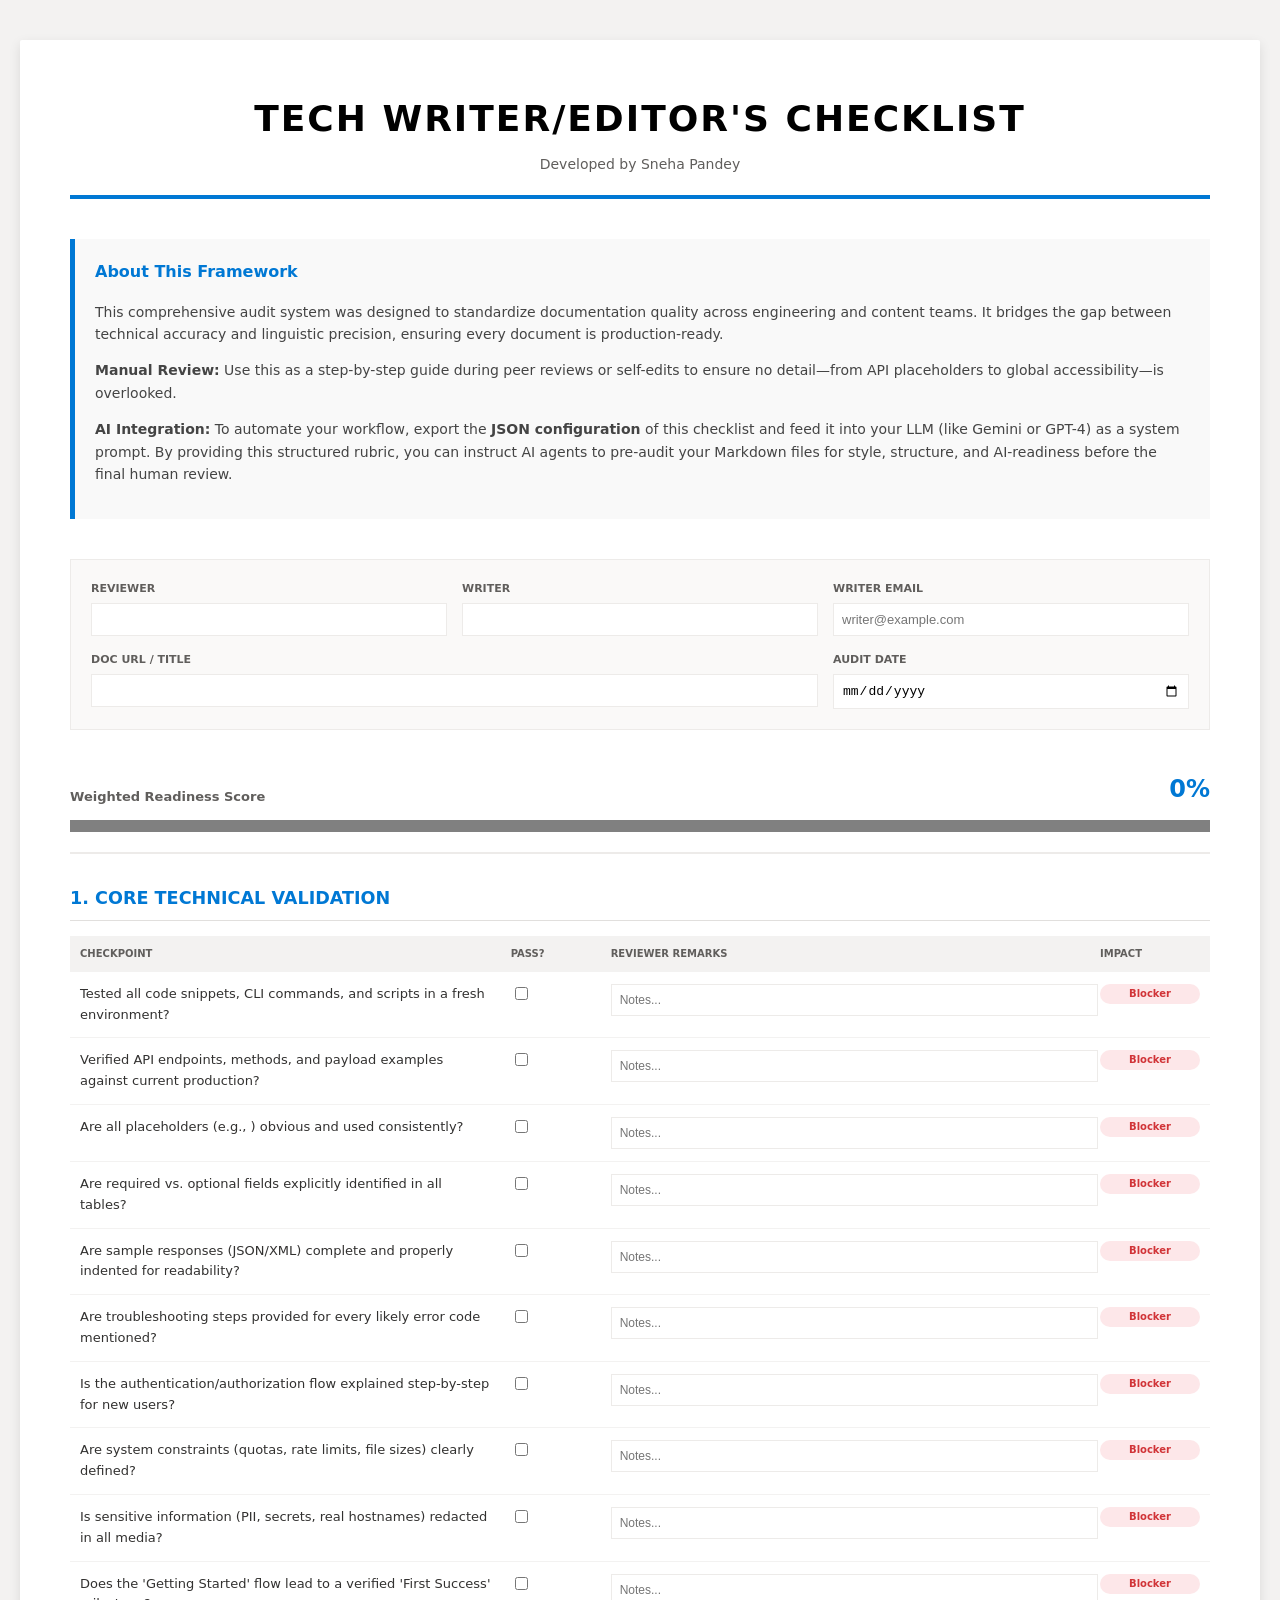
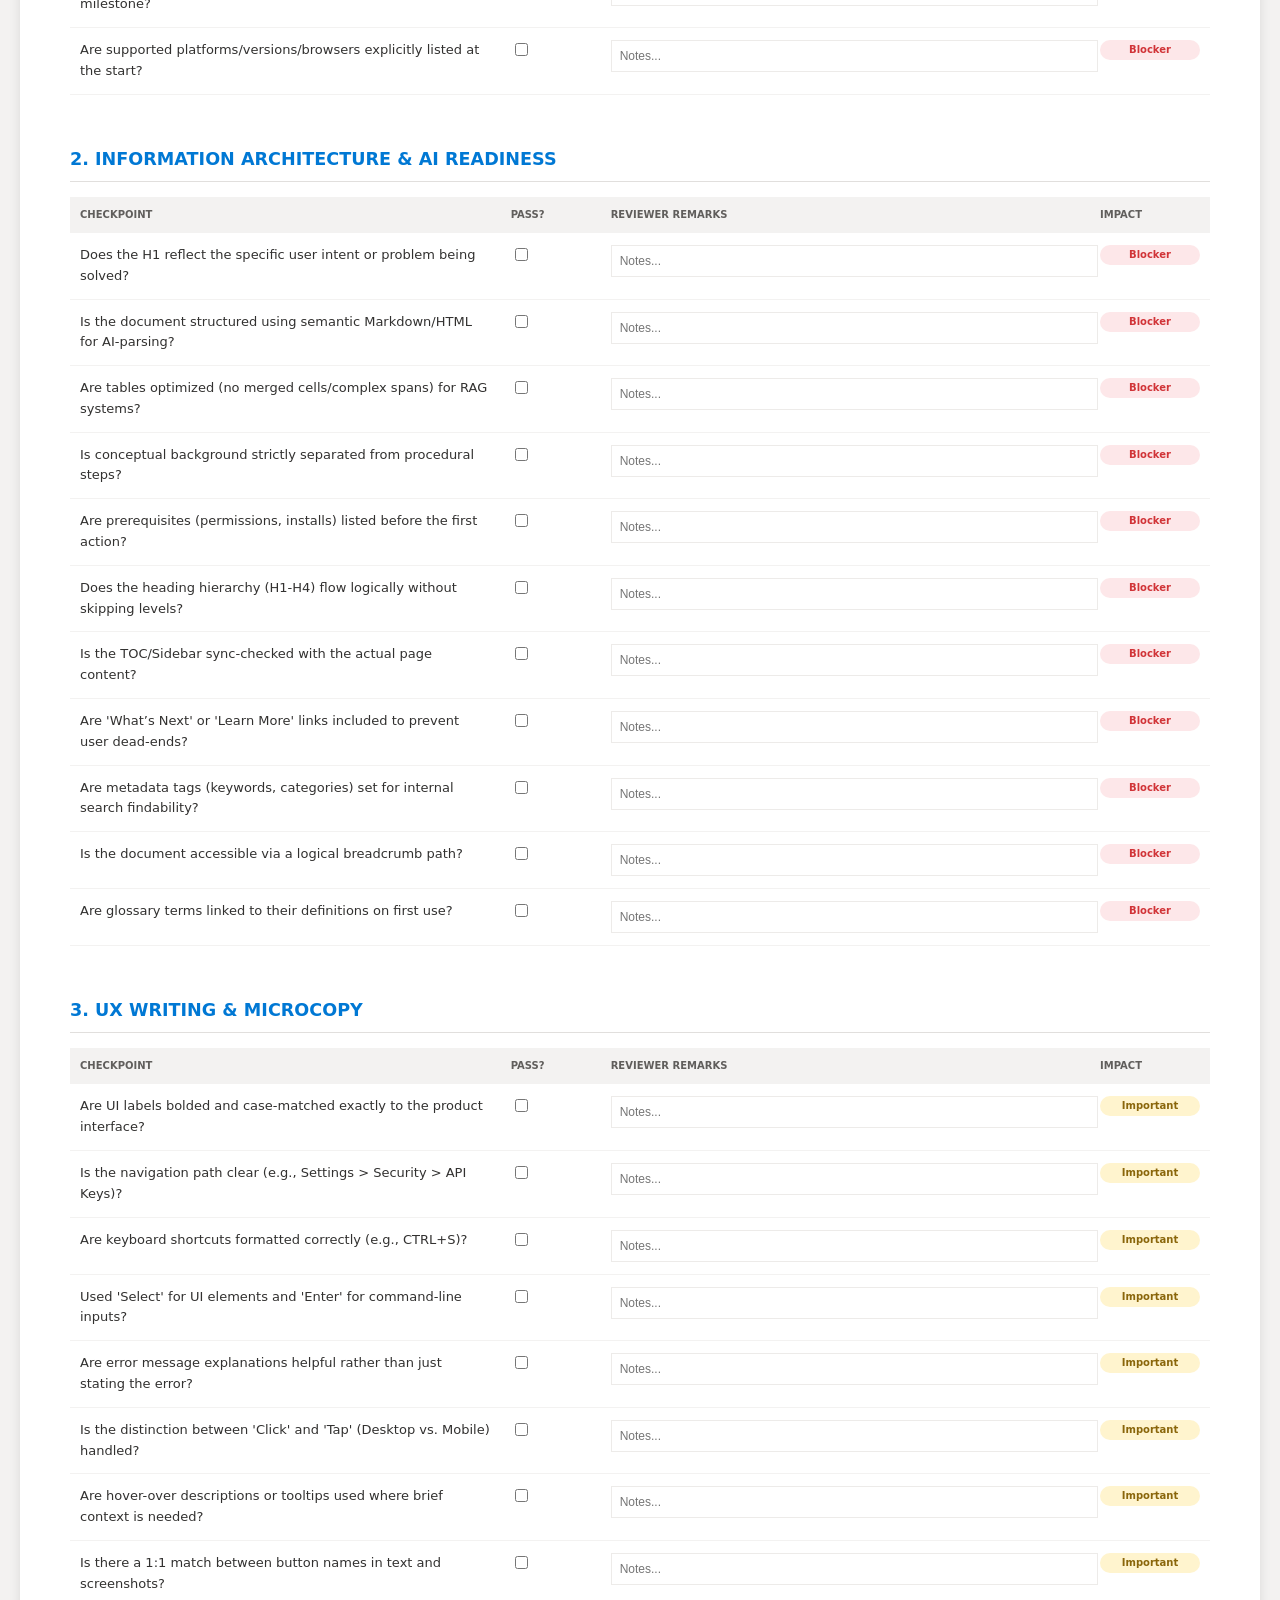
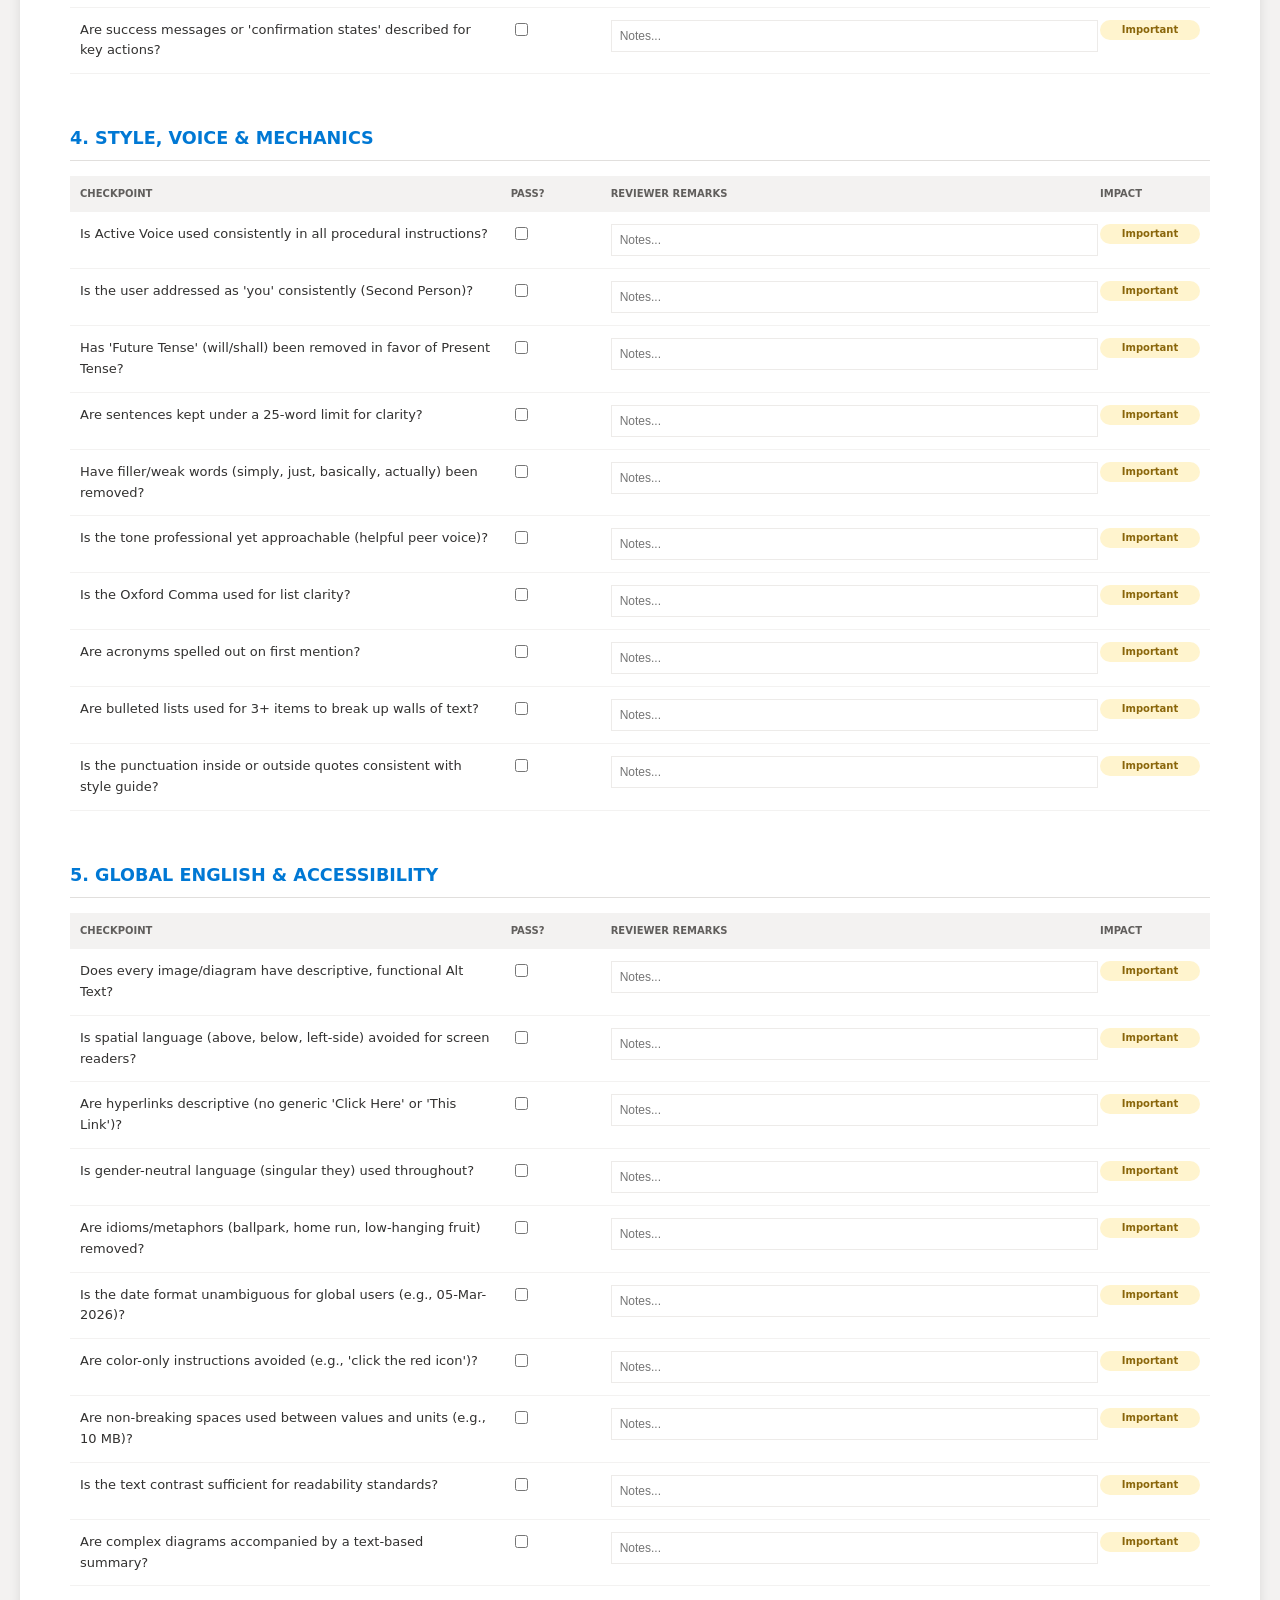
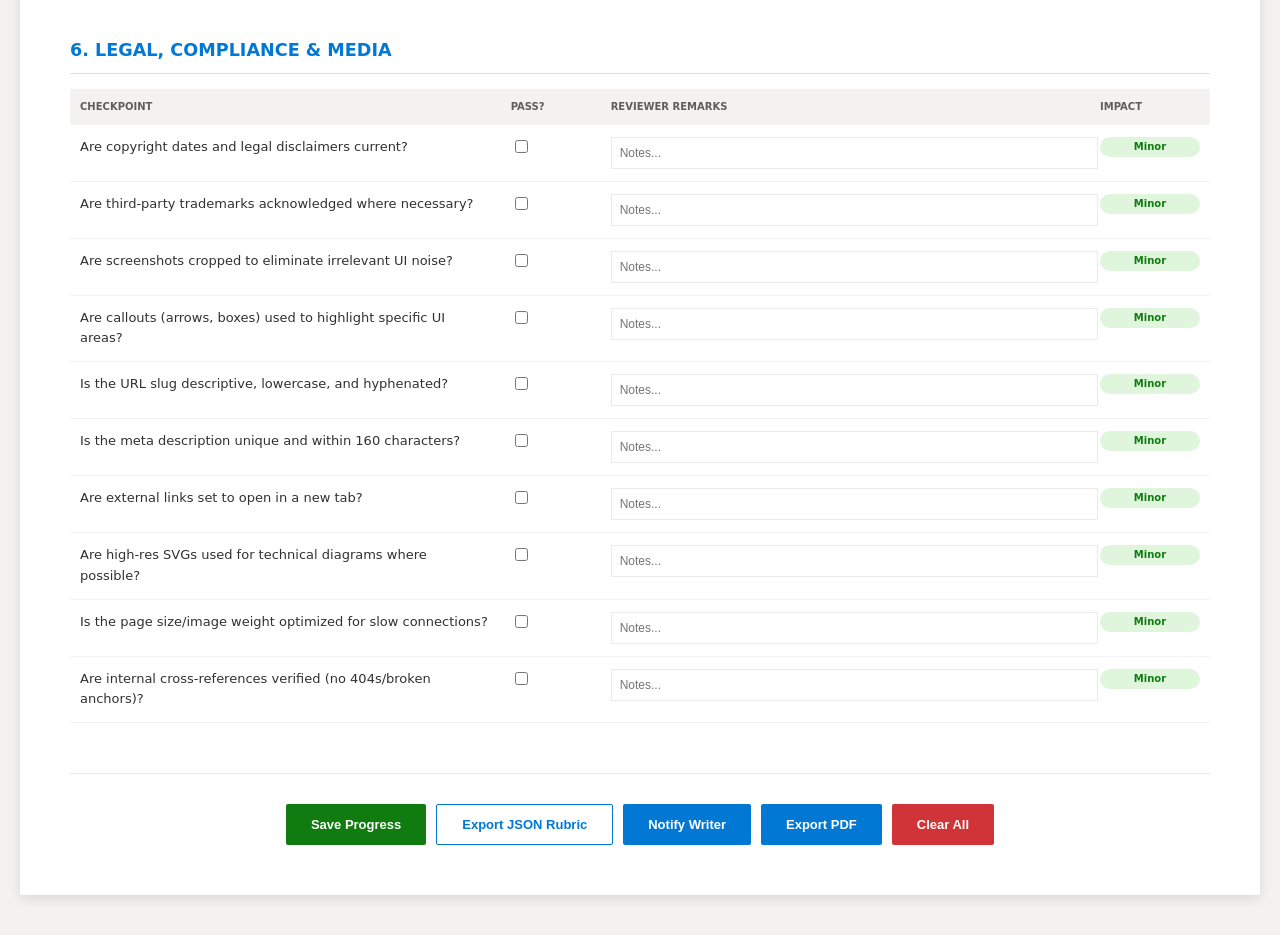
==== index.html @ 603e36fb "moved the checklist to awt" ====
<!DOCTYPE html>
<html lang="en">
<head>
    <meta charset="UTF-8">
    <meta name="viewport" content="width=device-width, initial-scale=1.0">
    <title>Tech Writer/Editor's Checklist - Sneha Pandey</title>
    <style>
        :root {
            --primary: #0078d4; --bg: #f3f2f1; --text: #323130;
            --secondary: #605e5c; --white: #ffffff; --border: #edebe9;
            --success: #107c10; --warning: #ffb900; --error: #d13438;
        }
        body { font-family: 'Segoe UI', system-ui, sans-serif; background: var(--bg); color: var(--text); margin: 0; padding: 20px; font-size: 13px; line-height: 1.6; }
        .container { max-width: 1300px; margin: 20px auto; background: var(--white); padding: 50px; border-radius: 2px; box-shadow: 0 4px 12px rgba(0,0,0,0.1); }
        
        /* Branded Header */
        .brand-header { text-align: center; margin-bottom: 40px; border-bottom: 4px solid var(--primary); padding-bottom: 20px; }
        .brand-header h1 { font-size: 36px; margin: 0; color: #000; font-weight: 800; text-transform: uppercase; letter-spacing: 2px; }
        .brand-header .author { font-size: 14px; color: var(--secondary); margin-top: 5px; font-weight: 400; }

        /* Intro Section */
        .intro-box { background: #f9f9f9; border-left: 5px solid var(--primary); padding: 20px; margin-bottom: 40px; font-size: 14px; color: #444; }
        .intro-box h3 { margin-top: 0; color: var(--primary); font-size: 16px; }

        .meta-section { display: grid; grid-template-columns: repeat(3, 1fr); gap: 15px; margin-bottom: 25px; padding: 20px; background: #faf9f8; border: 1px solid var(--border); }
        .field { display: flex; flex-direction: column; }
        .field label { font-weight: 600; font-size: 11px; margin-bottom: 5px; color: var(--secondary); text-transform: uppercase; }
        .field input { padding: 8px; border: 1px solid var(--border); font-size: 13px; }
        
        .sticky-header { position: sticky; top: 0; background: var(--white); padding: 15px 0; border-bottom: 2px solid var(--border); z-index: 1000; margin-bottom: 30px; }
        .score-container { display: flex; justify-content: space-between; align-items: flex-end; margin-bottom: 8px; }
        .score-large { font-size: 24px; font-weight: 800; color: var(--primary); }
        progress { width: 100%; height: 12px; accent-color: var(--primary); border-radius: 10px; }
        
        section { margin-bottom: 50px; }
        h2 { font-size: 1.1rem; color: var(--primary); border-bottom: 1px solid #e1dfdd; padding-bottom: 8px; margin-bottom: 15px; text-transform: uppercase; }
        .row-head { display: grid; grid-template-columns: 3.5fr 80px 4fr 100px; gap: 20px; padding: 10px; background: #f3f2f1; font-weight: 700; color: var(--secondary); font-size: 10px; text-transform: uppercase; }
        .review-row { display: grid; grid-template-columns: 3.5fr 80px 4fr 100px; gap: 20px; padding: 12px 10px; border-bottom: 1px solid #f3f2f1; align-items: start; }
        .weight-tag { font-size: 10px; padding: 2px 6px; border-radius: 10px; text-align: center; font-weight: bold; }
        .w-3 { background: #fde7e9; color: var(--error); }
        .w-2 { background: #fff4ce; color: #8a660b; }
        .w-1 { background: #dff6dd; color: var(--success); }
        .q-remarks input { width: 100%; padding: 8px; border: 1px solid var(--border); font-size: 12px; }
        
        .footer-actions { margin-top: 50px; display: flex; gap: 10px; border-top: 1px solid var(--border); padding-top: 30px; flex-wrap: wrap; justify-content: center; }
        .btn { padding: 12px 25px; border: none; font-weight: 600; cursor: pointer; border-radius: 2px; transition: 0.2s; font-size: 13px; }
        .btn-primary { background: var(--primary); color: white; }
        .btn-success { background: var(--success); color: white; }
        .btn-outline { background: white; border: 1px solid var(--primary); color: var(--primary); }
        .btn-danger { background: #d13438; color: white; }
        #save-status { color: var(--success); opacity:0; transition: 0.3s; margin-right: 15px; font-weight: bold; }
        @media print { .sticky-header, .footer-actions, .btn-danger, .btn-success, .btn-outline, .intro-box { display: none; } .container { box-shadow: none; margin: 0; padding: 0; } }
    </style>
</head>
<body>

<div class="container">
    <div class="brand-header">
        <h1>Tech Writer/Editor's Checklist</h1>
        <div class="author">Developed by Sneha Pandey</div>
    </div>

    <div class="intro-box">
        <h3>About This Framework</h3>
        <p>This comprehensive audit system was designed to standardize documentation quality across engineering and content teams. It bridges the gap between technical accuracy and linguistic precision, ensuring every document is production-ready.</p>
        <p><strong>Manual Review:</strong> Use this as a step-by-step guide during peer reviews or self-edits to ensure no detail—from API placeholders to global accessibility—is overlooked.</p>
        <p><strong>AI Integration:</strong> To automate your workflow, export the <strong>JSON configuration</strong> of this checklist and feed it into your LLM (like Gemini or GPT-4) as a system prompt. By providing this structured rubric, you can instruct AI agents to pre-audit your Markdown files for style, structure, and AI-readiness before the final human review.</p>
    </div>

    <div class="meta-section">
        <div class="field"><label>Reviewer</label><input type="text" class="meta" id="m1"></div>
        <div class="field"><label>Writer</label><input type="text" class="meta" id="m2"></div>
        <div class="field"><label>Writer Email</label><input type="email" class="meta" id="m3" placeholder="writer@example.com"></div>
        <div class="field" style="grid-column: span 2;"><label>Doc URL / Title</label><input type="text" class="meta" id="m4"></div>
        <div class="field"><label>Audit Date</label><input type="date" class="meta" id="m5"></div>
    </div>

    <div class="sticky-header">
        <div class="score-container">
            <span style="font-weight: 700; color: var(--secondary);">Weighted Readiness Score</span>
            <div style="display: flex; align-items: center;">
                <span id="save-status">Saved!</span>
                <span class="score-large" id="p-text">0%</span>
            </div>
        </div>
        <progress id="p-bar" value="0" max="100"></progress>
    </div>

    <div id="audit-content"></div>

    <div class="footer-actions">
        <button class="btn btn-success" onclick="manualSave()">Save Progress</button>
        <button class="btn btn-outline" onclick="exportJSON()">Export JSON Rubric</button>
        <button class="btn btn-primary" onclick="sendEmail()">Notify Writer</button>
        <button class="btn btn-primary" onclick="window.print()">Export PDF</button>
        <button class="btn btn-danger" onclick="resetForm()">Clear All</button>
    </div>
</div>

<script>
    // Note: Checklist items remain consistent with v4.5 to maintain your required level of detail.
    const sections = [
        { 
            title: "1. Core Technical Validation", 
            weight: 3, 
            items: [
                "Tested all code snippets, CLI commands, and scripts in a fresh environment?",
                "Verified API endpoints, methods, and payload examples against current production?",
                "Are all placeholders (e.g., <YOUR_API_KEY>) obvious and used consistently?",
                "Are required vs. optional fields explicitly identified in all tables?",
                "Are sample responses (JSON/XML) complete and properly indented for readability?",
                "Are troubleshooting steps provided for every likely error code mentioned?",
                "Is the authentication/authorization flow explained step-by-step for new users?",
                "Are system constraints (quotas, rate limits, file sizes) clearly defined?",
                "Is sensitive information (PII, secrets, real hostnames) redacted in all media?",
                "Does the 'Getting Started' flow lead to a verified 'First Success' milestone?",
                "Are supported platforms/versions/browsers explicitly listed at the start?"
            ]
        },
        { 
            title: "2. Information Architecture & AI Readiness", 
            weight: 3, 
            items: [
                "Does the H1 reflect the specific user intent or problem being solved?",
                "Is the document structured using semantic Markdown/HTML for AI-parsing?",
                "Are tables optimized (no merged cells/complex spans) for RAG systems?",
                "Is conceptual background strictly separated from procedural steps?",
                "Are prerequisites (permissions, installs) listed before the first action?",
                "Does the heading hierarchy (H1-H4) flow logically without skipping levels?",
                "Is the TOC/Sidebar sync-checked with the actual page content?",
                "Are 'What’s Next' or 'Learn More' links included to prevent user dead-ends?",
                "Are metadata tags (keywords, categories) set for internal search findability?",
                "Is the document accessible via a logical breadcrumb path?",
                "Are glossary terms linked to their definitions on first use?"
            ]
        },
        {
            title: "3. UX Writing & Microcopy",
            weight: 2,
            items: [
                "Are UI labels bolded and case-matched exactly to the product interface?",
                "Is the navigation path clear (e.g., Settings > Security > API Keys)?",
                "Are keyboard shortcuts formatted correctly (e.g., CTRL+S)?",
                "Used 'Select' for UI elements and 'Enter' for command-line inputs?",
                "Are error message explanations helpful rather than just stating the error?",
                "Is the distinction between 'Click' and 'Tap' (Desktop vs. Mobile) handled?",
                "Are hover-over descriptions or tooltips used where brief context is needed?",
                "Is there a 1:1 match between button names in text and screenshots?",
                "Are success messages or 'confirmation states' described for key actions?"
            ]
        },
        {
            title: "4. Style, Voice & Mechanics",
            weight: 2,
            items: [
                "Is Active Voice used consistently in all procedural instructions?",
                "Is the user addressed as 'you' consistently (Second Person)?",
                "Has 'Future Tense' (will/shall) been removed in favor of Present Tense?",
                "Are sentences kept under a 25-word limit for clarity?",
                "Have filler/weak words (simply, just, basically, actually) been removed?",
                "Is the tone professional yet approachable (helpful peer voice)?",
                "Is the Oxford Comma used for list clarity?",
                "Are acronyms spelled out on first mention?",
                "Are bulleted lists used for 3+ items to break up walls of text?",
                "Is the punctuation inside or outside quotes consistent with style guide?"
            ]
        },
        {
            title: "5. Global English & Accessibility",
            weight: 2,
            items: [
                "Does every image/diagram have descriptive, functional Alt Text?",
                "Is spatial language (above, below, left-side) avoided for screen readers?",
                "Are hyperlinks descriptive (no generic 'Click Here' or 'This Link')?",
                "Is gender-neutral language (singular they) used throughout?",
                "Are idioms/metaphors (ballpark, home run, low-hanging fruit) removed?",
                "Is the date format unambiguous for global users (e.g., 05-Mar-2026)?",
                "Are color-only instructions avoided (e.g., 'click the red icon')?",
                "Are non-breaking spaces used between values and units (e.g., 10 MB)?",
                "Is the text contrast sufficient for readability standards?",
                "Are complex diagrams accompanied by a text-based summary?"
            ]
        },
        {
            title: "6. Legal, Compliance & Media",
            weight: 1,
            items: [
                "Are copyright dates and legal disclaimers current?",
                "Are third-party trademarks acknowledged where necessary?",
                "Are screenshots cropped to eliminate irrelevant UI noise?",
                "Are callouts (arrows, boxes) used to highlight specific UI areas?",
                "Is the URL slug descriptive, lowercase, and hyphenated?",
                "Is the meta description unique and within 160 characters?",
                "Are external links set to open in a new tab?",
                "Are high-res SVGs used for technical diagrams where possible?",
                "Is the page size/image weight optimized for slow connections?",
                "Are internal cross-references verified (no 404s/broken anchors)?"
            ]
        }
    ];

    const auditContent = document.getElementById('audit-content');
    let rowCounter = 0;

    sections.forEach(sec => {
        let sectionHtml = `<section><h2>${sec.title}</h2>`;
        sectionHtml += `<div class="row-head"><div>Checkpoint</div><div>Pass?</div><div>Reviewer Remarks</div><div>Impact</div></div>`;
        sec.items.forEach(item => {
            const impact = sec.weight === 3 ? 'Blocker' : sec.weight === 2 ? 'Important' : 'Minor';
            sectionHtml += `
                <div class="review-row">
                    <div class="q-text">${item}</div>
                    <div class="q-actions"><input type="checkbox" class="cb" data-weight="${sec.weight}" id="cb-${rowCounter}"></div>
                    <div class="q-remarks"><input type="text" class="rem" id="rem-${rowCounter}" placeholder="Notes..."></div>
                    <div class="weight-tag w-${sec.weight}">${impact}</div>
                </div>
            `;
            rowCounter++;
        });
        sectionHtml += `</section>`;
        auditContent.innerHTML += sectionHtml;
    });

    function calculateScore() {
        const cbs = document.querySelectorAll('.cb');
        let totalWeight = 0, earnedWeight = 0;
        cbs.forEach(cb => {
            const w = parseInt(cb.getAttribute('data-weight'));
            totalWeight += w;
            if(cb.checked) earnedWeight += w;
            localStorage.setItem(cb.id, cb.checked);
        });
        const score = totalWeight > 0 ? Math.round((earnedWeight / totalWeight) * 100) : 0;
        document.getElementById('p-bar').value = score;
        document.getElementById('p-text').innerText = score + '%';
        document.querySelectorAll('.rem, .meta').forEach(el => localStorage.setItem(el.id, el.value));
    }

    window.onload = () => {
        document.querySelectorAll('.cb').forEach(c => { if(localStorage.getItem(c.id) === "true") c.checked = true; });
        document.querySelectorAll('.rem, .meta').forEach(r => { r.value = localStorage.getItem(r.id) || ""; });
        calculateScore();
        document.querySelectorAll('input').forEach(el => {
            el.addEventListener('input', calculateScore);
            el.addEventListener('change', calculateScore);
        });
    };

    function manualSave() {
        calculateScore();
        const ss = document.getElementById('save-status');
        ss.style.opacity = "1";
        setTimeout(() => ss.style.opacity = "0", 2000);
    }

    function exportJSON() {
        const data = { author: "Sneha Pandey", rubric: "Tech Writer/Editor's Checklist", results: [] };
        document.querySelectorAll('.review-row').forEach(row => {
            data.results.push({ q: row.querySelector('.q-text').innerText, pass: row.querySelector('.cb').checked });
        });
        const blob = new Blob([JSON.stringify(data, null, 2)], {type: 'application/json'});
        const a = document.createElement('a');
        a.href = URL.createObjectURL(blob); a.download = `Sneha_Pandey_Rubric.json`;
        a.click();
    }

    function sendEmail() {
        const email = document.getElementById('m3').value;
        const score = document.getElementById('p-text').innerText;
        if (!email) { alert("Please enter the Writer Email."); return; }
        const body = encodeURIComponent(`Audit complete via Sneha Pandey's Checklist.\nReadiness Score: ${score}`);
        window.location.href = `mailto:${email}?subject=Review Ready&body=${body}`;
    }

    function resetForm() { if(confirm("Clear audit data?")) { localStorage.clear(); location.reload(); } }
</script>
</body>
</html>
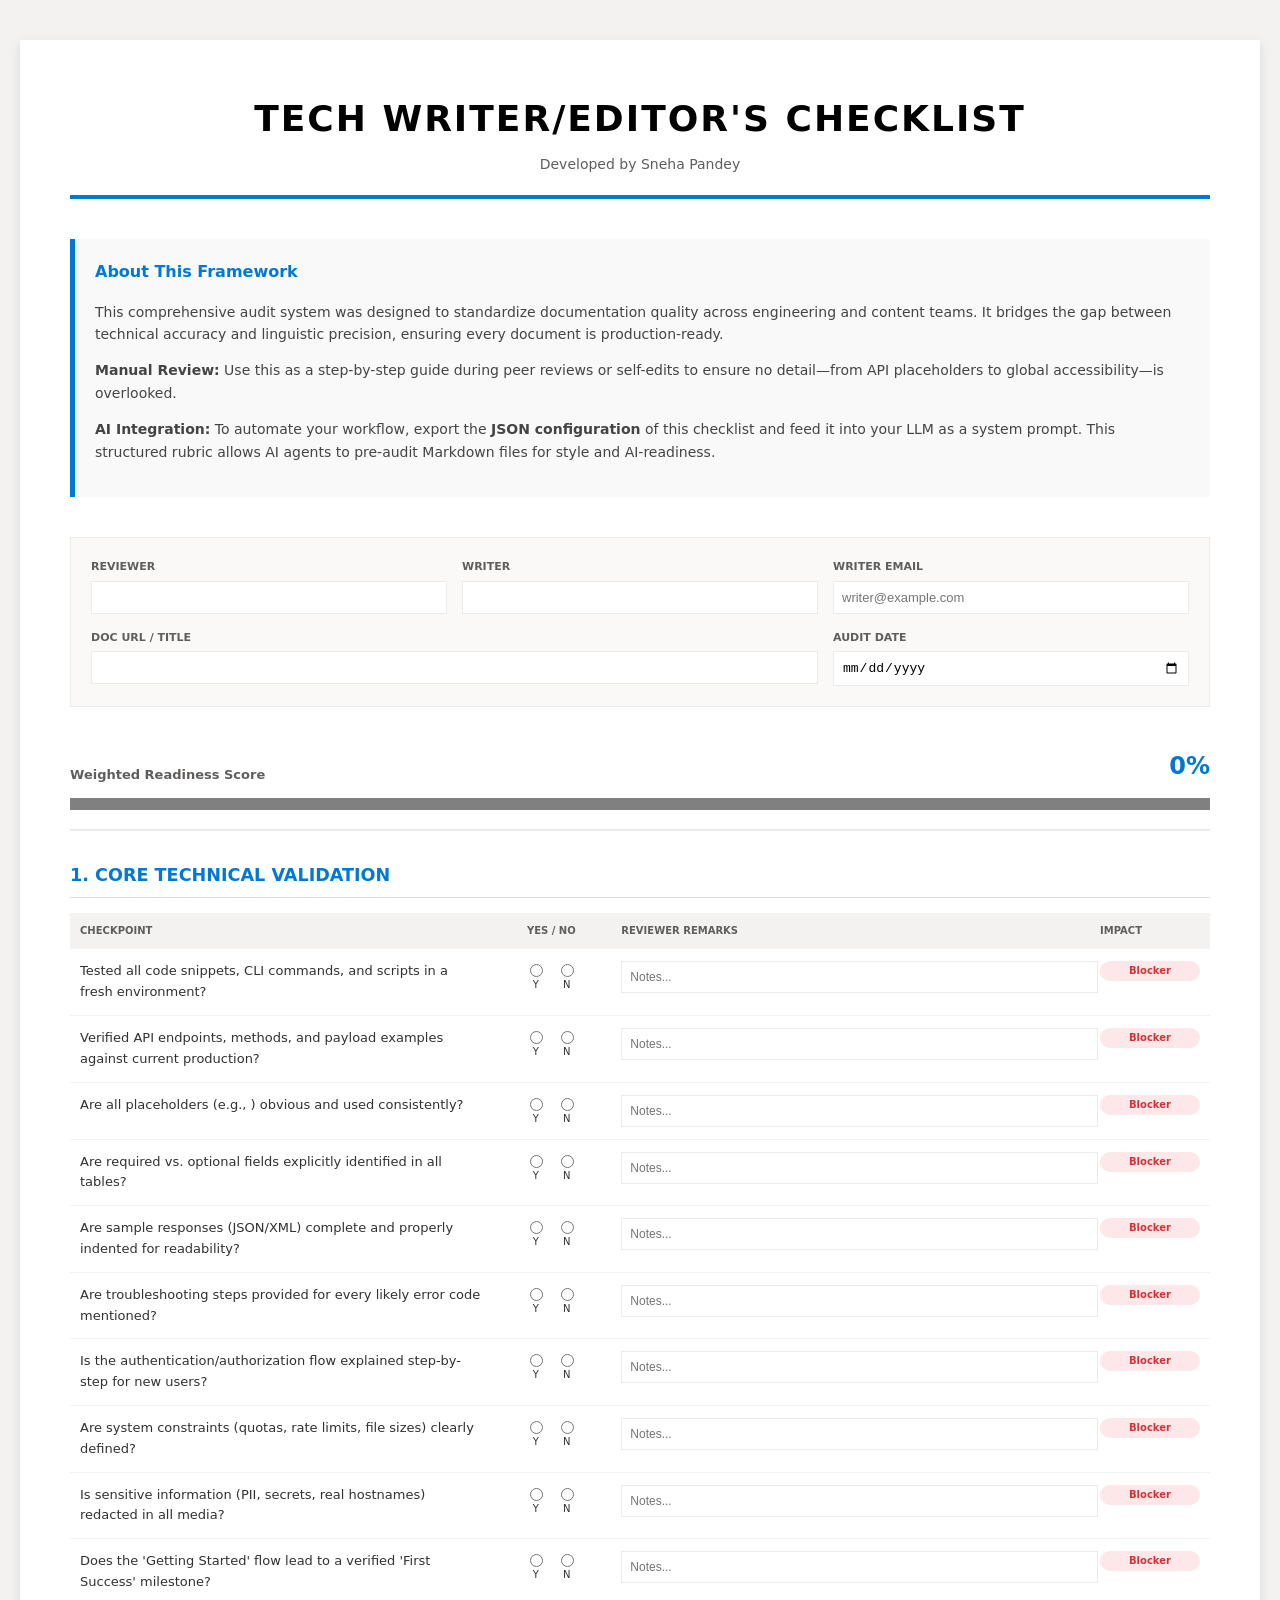
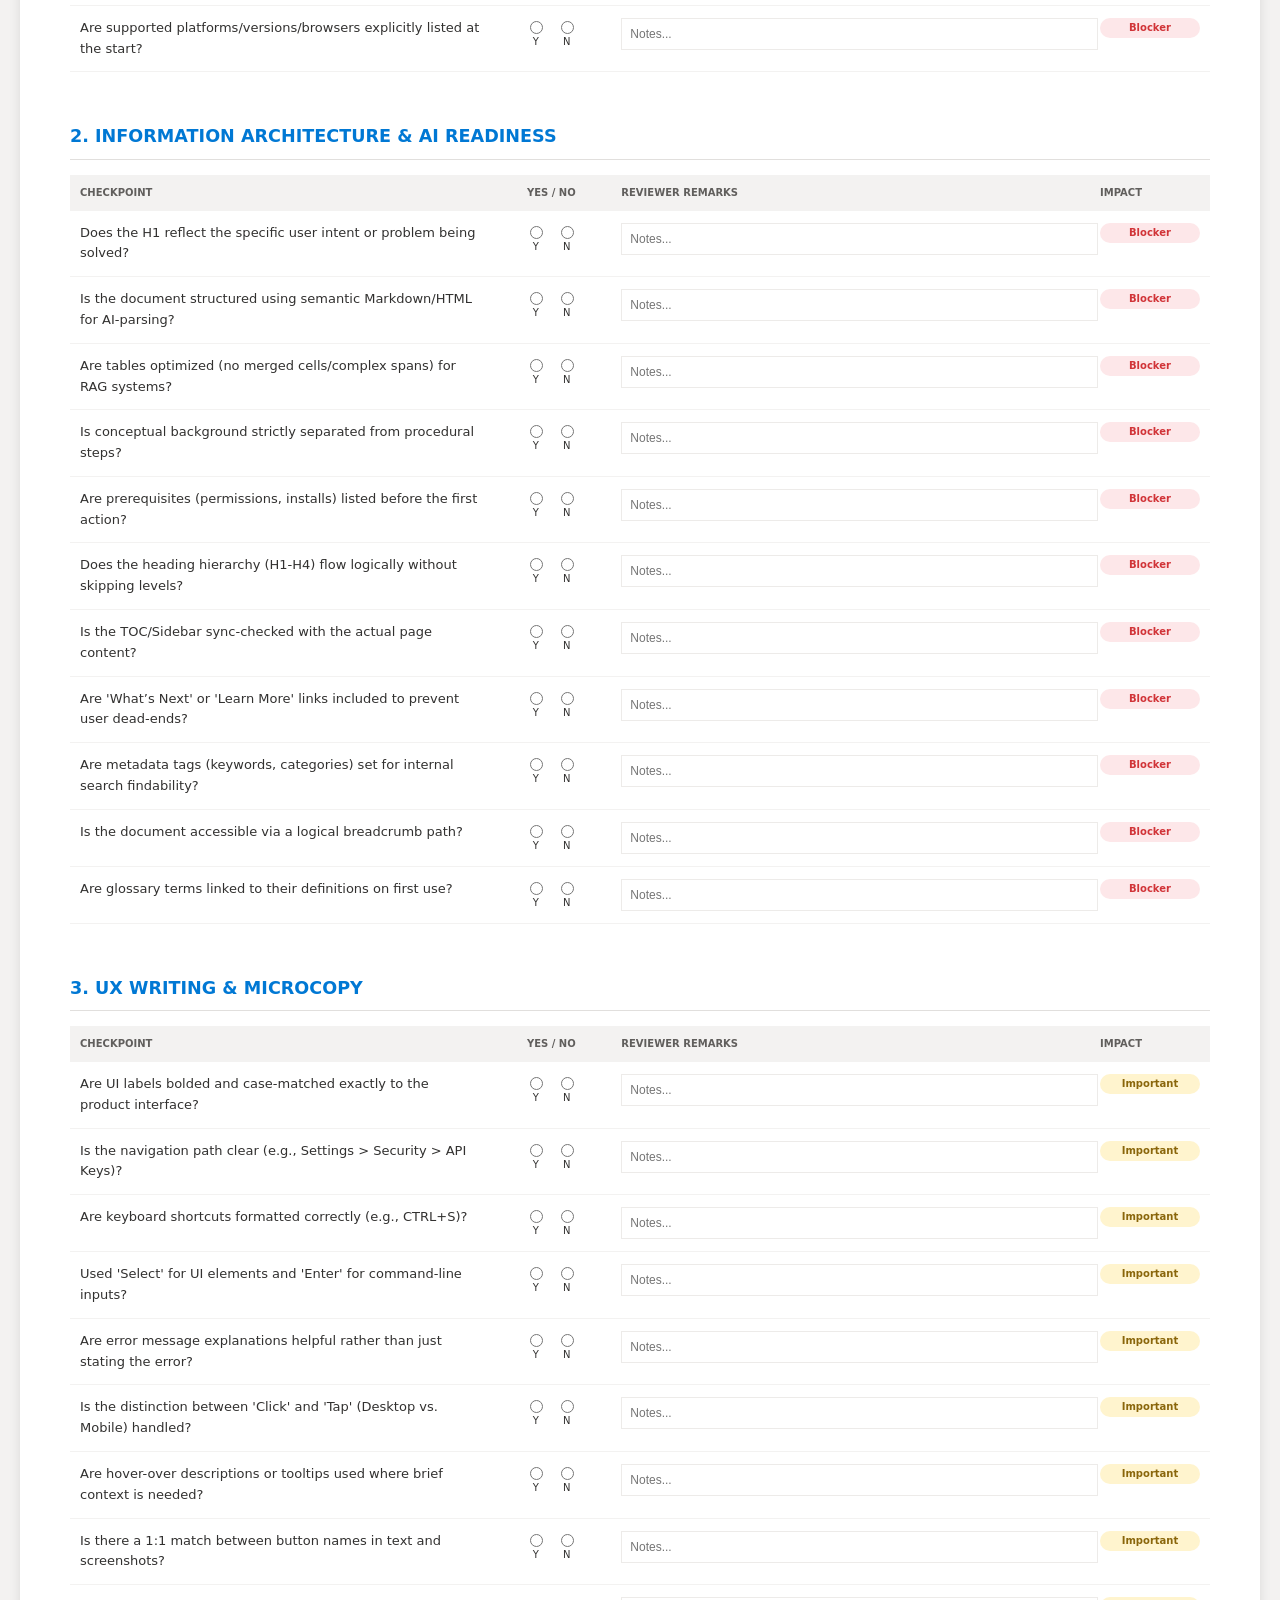
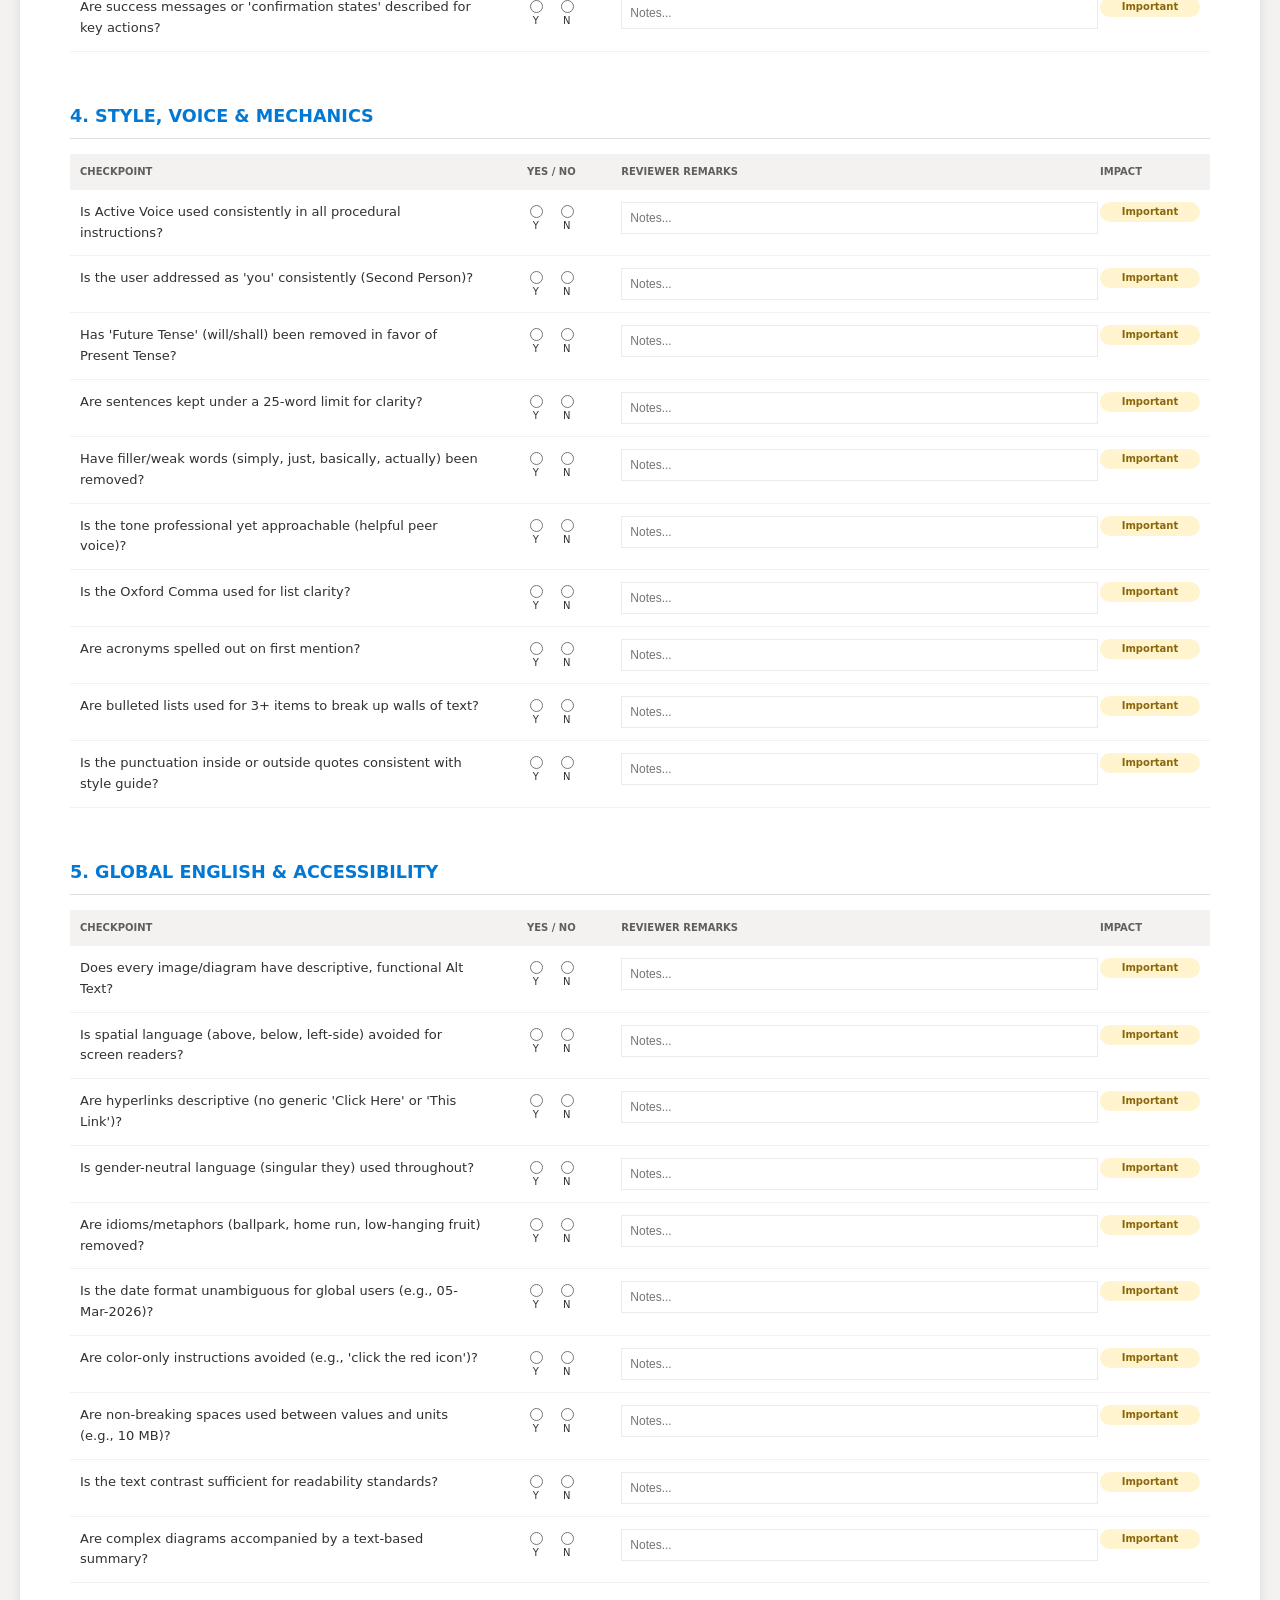
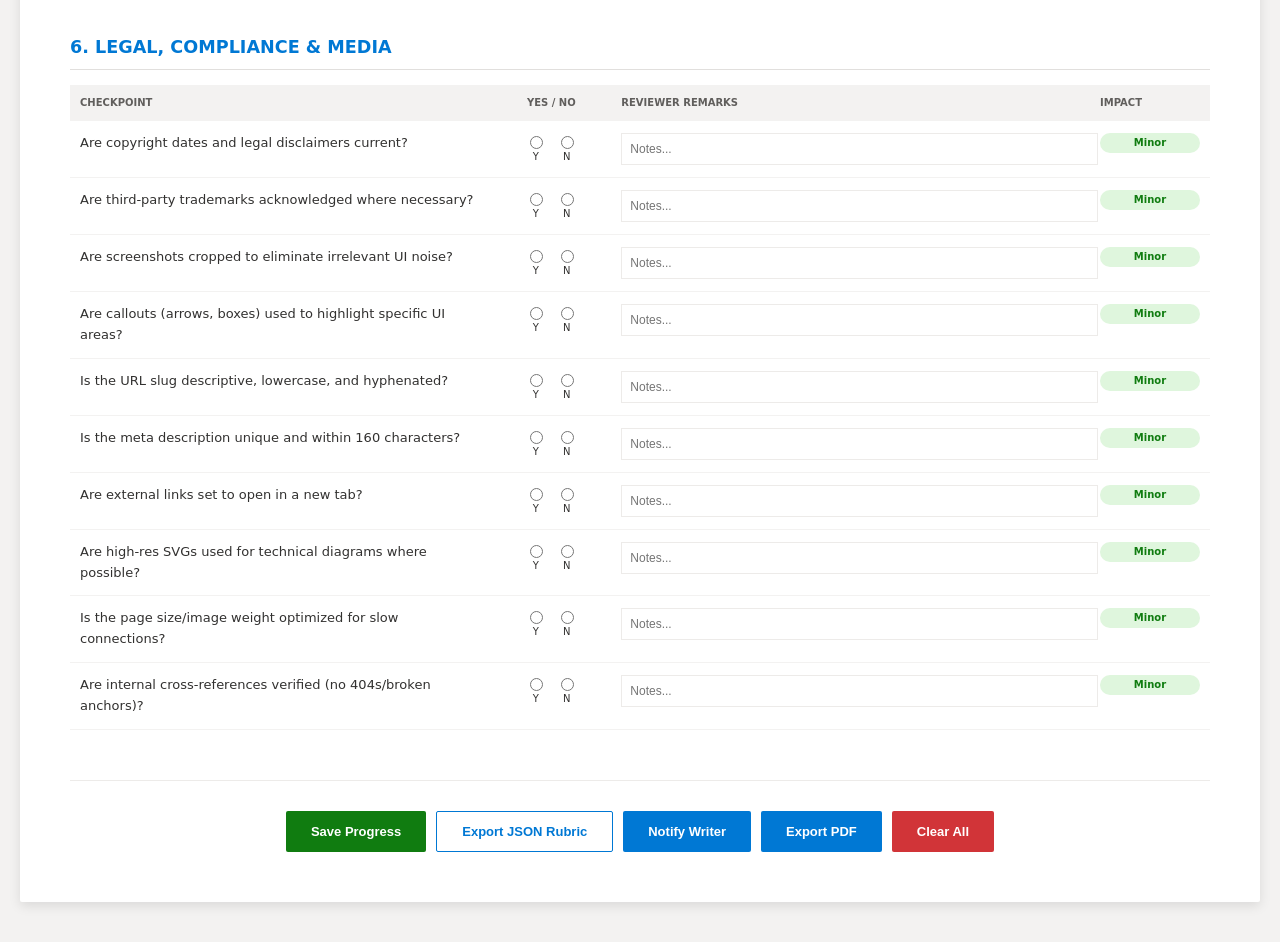
==== commit ef52b29f: "updated a function" ====
--- a/index.html
+++ b/index.html
@@ -34,8 +34,8 @@
         
         section { margin-bottom: 50px; }
         h2 { font-size: 1.1rem; color: var(--primary); border-bottom: 1px solid #e1dfdd; padding-bottom: 8px; margin-bottom: 15px; text-transform: uppercase; }
-        .row-head { display: grid; grid-template-columns: 3.5fr 80px 4fr 100px; gap: 20px; padding: 10px; background: #f3f2f1; font-weight: 700; color: var(--secondary); font-size: 10px; text-transform: uppercase; }
-        .review-row { display: grid; grid-template-columns: 3.5fr 80px 4fr 100px; gap: 20px; padding: 12px 10px; border-bottom: 1px solid #f3f2f1; align-items: start; }
+        .row-head { display: grid; grid-template-columns: 3.5fr 100px 4fr 100px; gap: 20px; padding: 10px; background: #f3f2f1; font-weight: 700; color: var(--secondary); font-size: 10px; text-transform: uppercase; }
+        .review-row { display: grid; grid-template-columns: 3.5fr 100px 4fr 100px; gap: 20px; padding: 12px 10px; border-bottom: 1px solid #f3f2f1; align-items: start; }
         .weight-tag { font-size: 10px; padding: 2px 6px; border-radius: 10px; text-align: center; font-weight: bold; }
         .w-3 { background: #fde7e9; color: var(--error); }
         .w-2 { background: #fff4ce; color: #8a660b; }
@@ -64,7 +64,7 @@
         <h3>About This Framework</h3>
         <p>This comprehensive audit system was designed to standardize documentation quality across engineering and content teams. It bridges the gap between technical accuracy and linguistic precision, ensuring every document is production-ready.</p>
         <p><strong>Manual Review:</strong> Use this as a step-by-step guide during peer reviews or self-edits to ensure no detail—from API placeholders to global accessibility—is overlooked.</p>
-        <p><strong>AI Integration:</strong> To automate your workflow, export the <strong>JSON configuration</strong> of this checklist and feed it into your LLM (like Gemini or GPT-4) as a system prompt. By providing this structured rubric, you can instruct AI agents to pre-audit your Markdown files for style, structure, and AI-readiness before the final human review.</p>
+        <p><strong>AI Integration:</strong> To automate your workflow, export the <strong>JSON configuration</strong> of this checklist and feed it into your LLM as a system prompt. This structured rubric allows AI agents to pre-audit Markdown files for style and AI-readiness.</p>
     </div>
 
     <div class="meta-section">
@@ -98,7 +98,6 @@
 </div>
 
 <script>
-    // Note: Checklist items remain consistent with v4.5 to maintain your required level of detail.
     const sections = [
         { 
             title: "1. Core Technical Validation", 
@@ -204,13 +203,20 @@
 
     sections.forEach(sec => {
         let sectionHtml = `<section><h2>${sec.title}</h2>`;
-        sectionHtml += `<div class="row-head"><div>Checkpoint</div><div>Pass?</div><div>Reviewer Remarks</div><div>Impact</div></div>`;
+        sectionHtml += `<div class="row-head"><div>Checkpoint</div><div style="text-align:center">Yes / No</div><div>Reviewer Remarks</div><div>Impact</div></div>`;
         sec.items.forEach(item => {
             const impact = sec.weight === 3 ? 'Blocker' : sec.weight === 2 ? 'Important' : 'Minor';
             sectionHtml += `
                 <div class="review-row">
                     <div class="q-text">${item}</div>
-                    <div class="q-actions"><input type="checkbox" class="cb" data-weight="${sec.weight}" id="cb-${rowCounter}"></div>
+                    <div class="q-actions" style="display:flex; gap:10px; justify-content:center;">
+                        <label style="font-size:10px; display:flex; flex-direction:column; align-items:center;">
+                            <input type="radio" name="rad-${rowCounter}" class="rb-yes" data-weight="${sec.weight}" id="yes-${rowCounter}"> Y
+                        </label>
+                        <label style="font-size:10px; display:flex; flex-direction:column; align-items:center;">
+                            <input type="radio" name="rad-${rowCounter}" class="rb-no" id="no-${rowCounter}"> N
+                        </label>
+                    </div>
                     <div class="q-remarks"><input type="text" class="rem" id="rem-${rowCounter}" placeholder="Notes..."></div>
                     <div class="weight-tag w-${sec.weight}">${impact}</div>
                 </div>
@@ -222,14 +228,23 @@
     });
 
     function calculateScore() {
-        const cbs = document.querySelectorAll('.cb');
+        const yesRadios = document.querySelectorAll('.rb-yes');
+        const noRadios = document.querySelectorAll('.rb-no');
         let totalWeight = 0, earnedWeight = 0;
-        cbs.forEach(cb => {
-            const w = parseInt(cb.getAttribute('data-weight'));
+        
+        yesRadios.forEach((rb, index) => {
+            const w = parseInt(rb.getAttribute('data-weight'));
             totalWeight += w;
-            if(cb.checked) earnedWeight += w;
-            localStorage.setItem(cb.id, cb.checked);
-        });
+            if(rb.checked) {
+                earnedWeight += w;
+                localStorage.setItem(rb.id, "true");
+                localStorage.setItem(noRadios[index].id, "false");
+            } else if (noRadios[index].checked) {
+                localStorage.setItem(rb.id, "false");
+                localStorage.setItem(noRadios[index].id, "true");
+            }
+        });
+        
         const score = totalWeight > 0 ? Math.round((earnedWeight / totalWeight) * 100) : 0;
         document.getElementById('p-bar').value = score;
         document.getElementById('p-text').innerText = score + '%';
@@ -237,7 +252,9 @@
     }
 
     window.onload = () => {
-        document.querySelectorAll('.cb').forEach(c => { if(localStorage.getItem(c.id) === "true") c.checked = true; });
+        document.querySelectorAll('.rb-yes, .rb-no').forEach(r => {
+            if(localStorage.getItem(r.id) === "true") r.checked = true;
+        });
         document.querySelectorAll('.rem, .meta').forEach(r => { r.value = localStorage.getItem(r.id) || ""; });
         calculateScore();
         document.querySelectorAll('input').forEach(el => {
@@ -255,8 +272,18 @@
 
     function exportJSON() {
         const data = { author: "Sneha Pandey", rubric: "Tech Writer/Editor's Checklist", results: [] };
-        document.querySelectorAll('.review-row').forEach(row => {
-            data.results.push({ q: row.querySelector('.q-text').innerText, pass: row.querySelector('.cb').checked });
+        document.querySelectorAll('.review-row').forEach((row, index) => {
+            const isYes = row.querySelector('.rb-yes').checked;
+            const isNo = row.querySelector('.rb-no').checked;
+            let status = "Unmarked";
+            if(isYes) status = "Pass";
+            if(isNo) status = "Fail";
+            
+            data.results.push({ 
+                q: row.querySelector('.q-text').innerText, 
+                status: status,
+                remarks: row.querySelector('.rem').value
+            });
         });
         const blob = new Blob([JSON.stringify(data, null, 2)], {type: 'application/json'});
         const a = document.createElement('a');
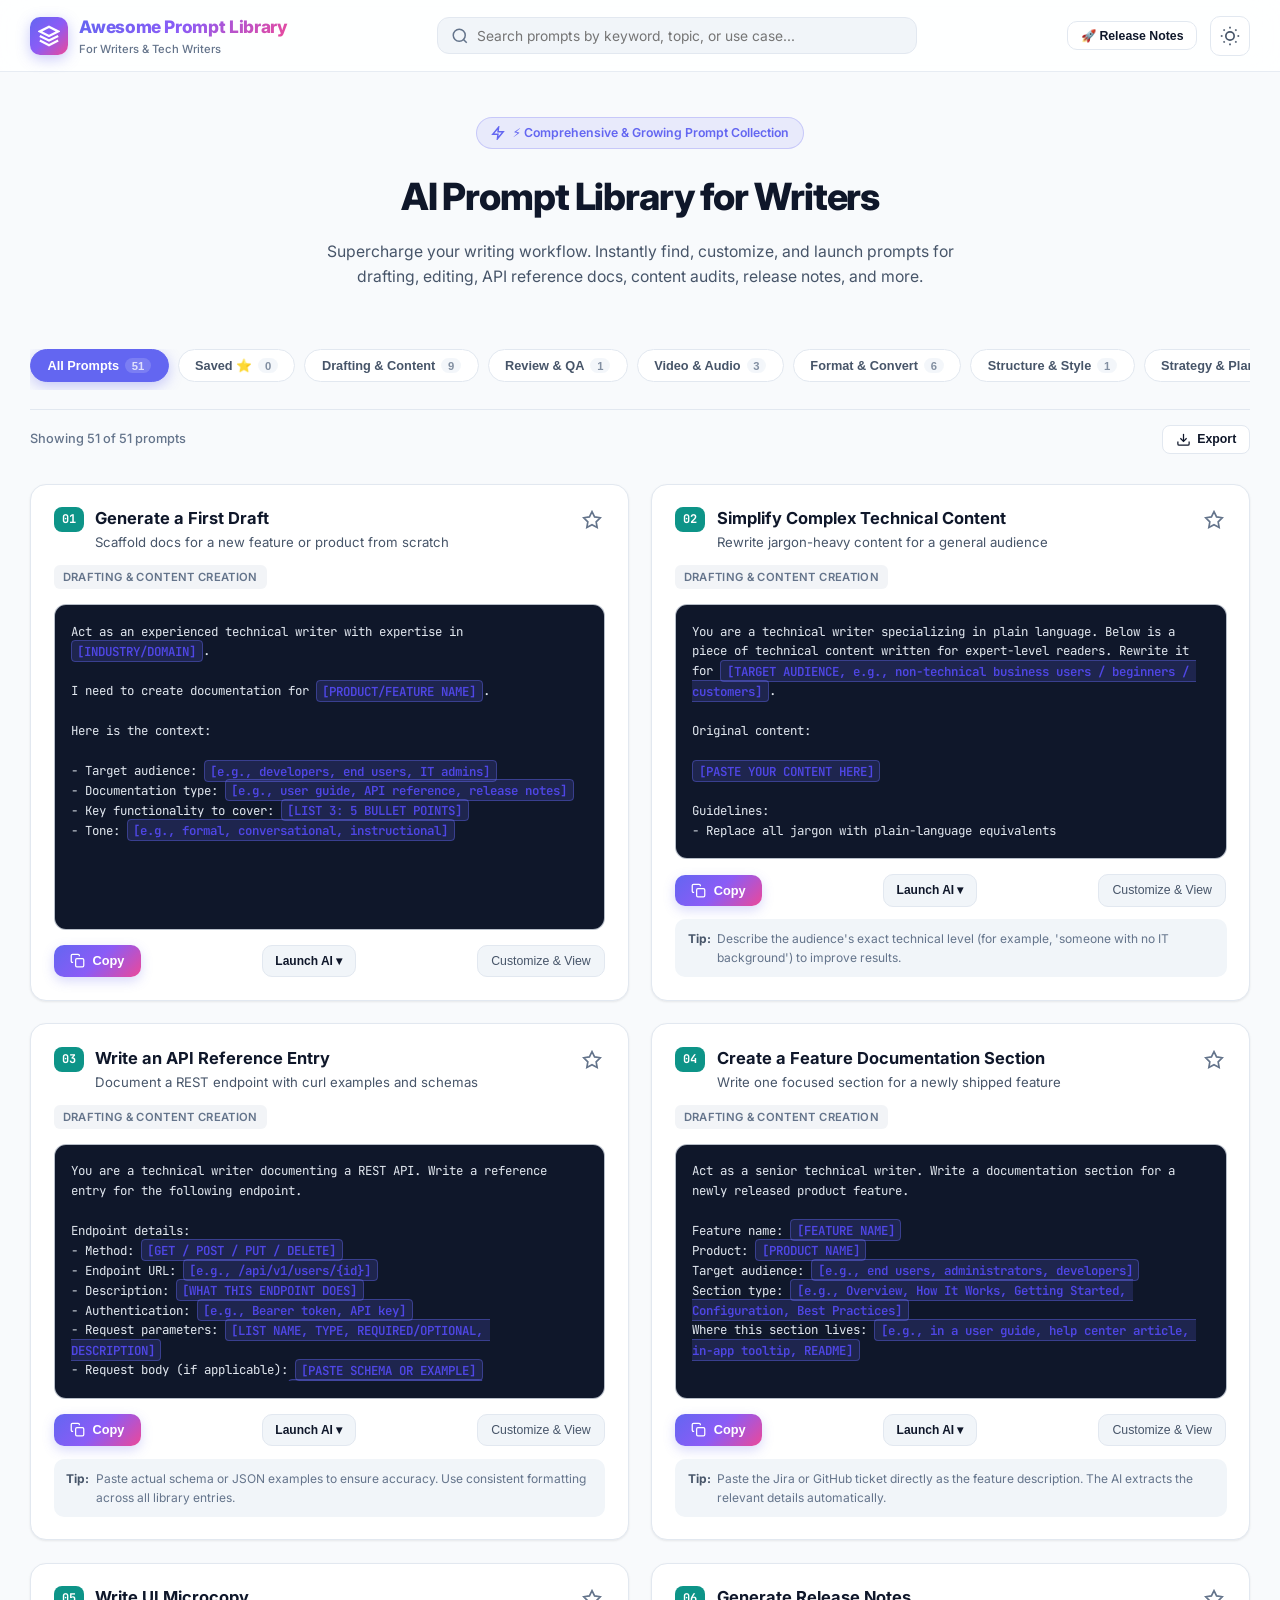
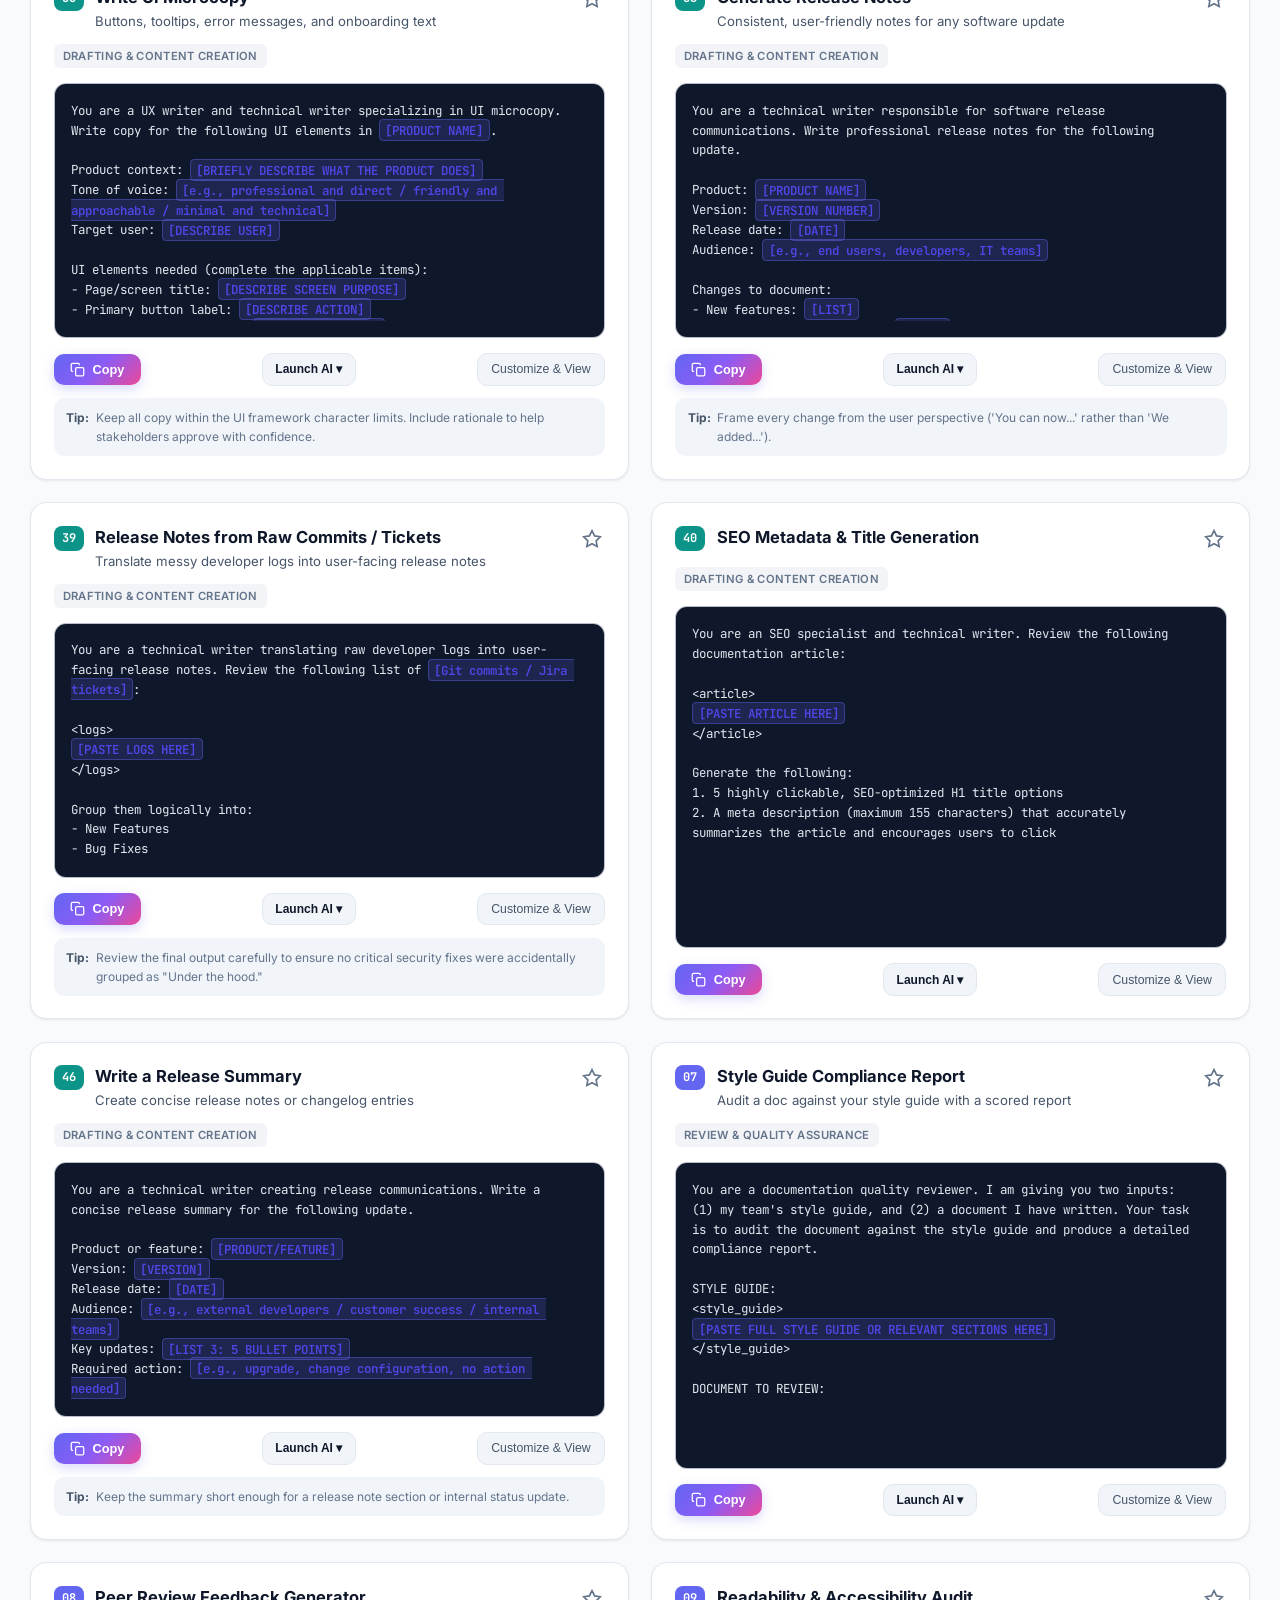
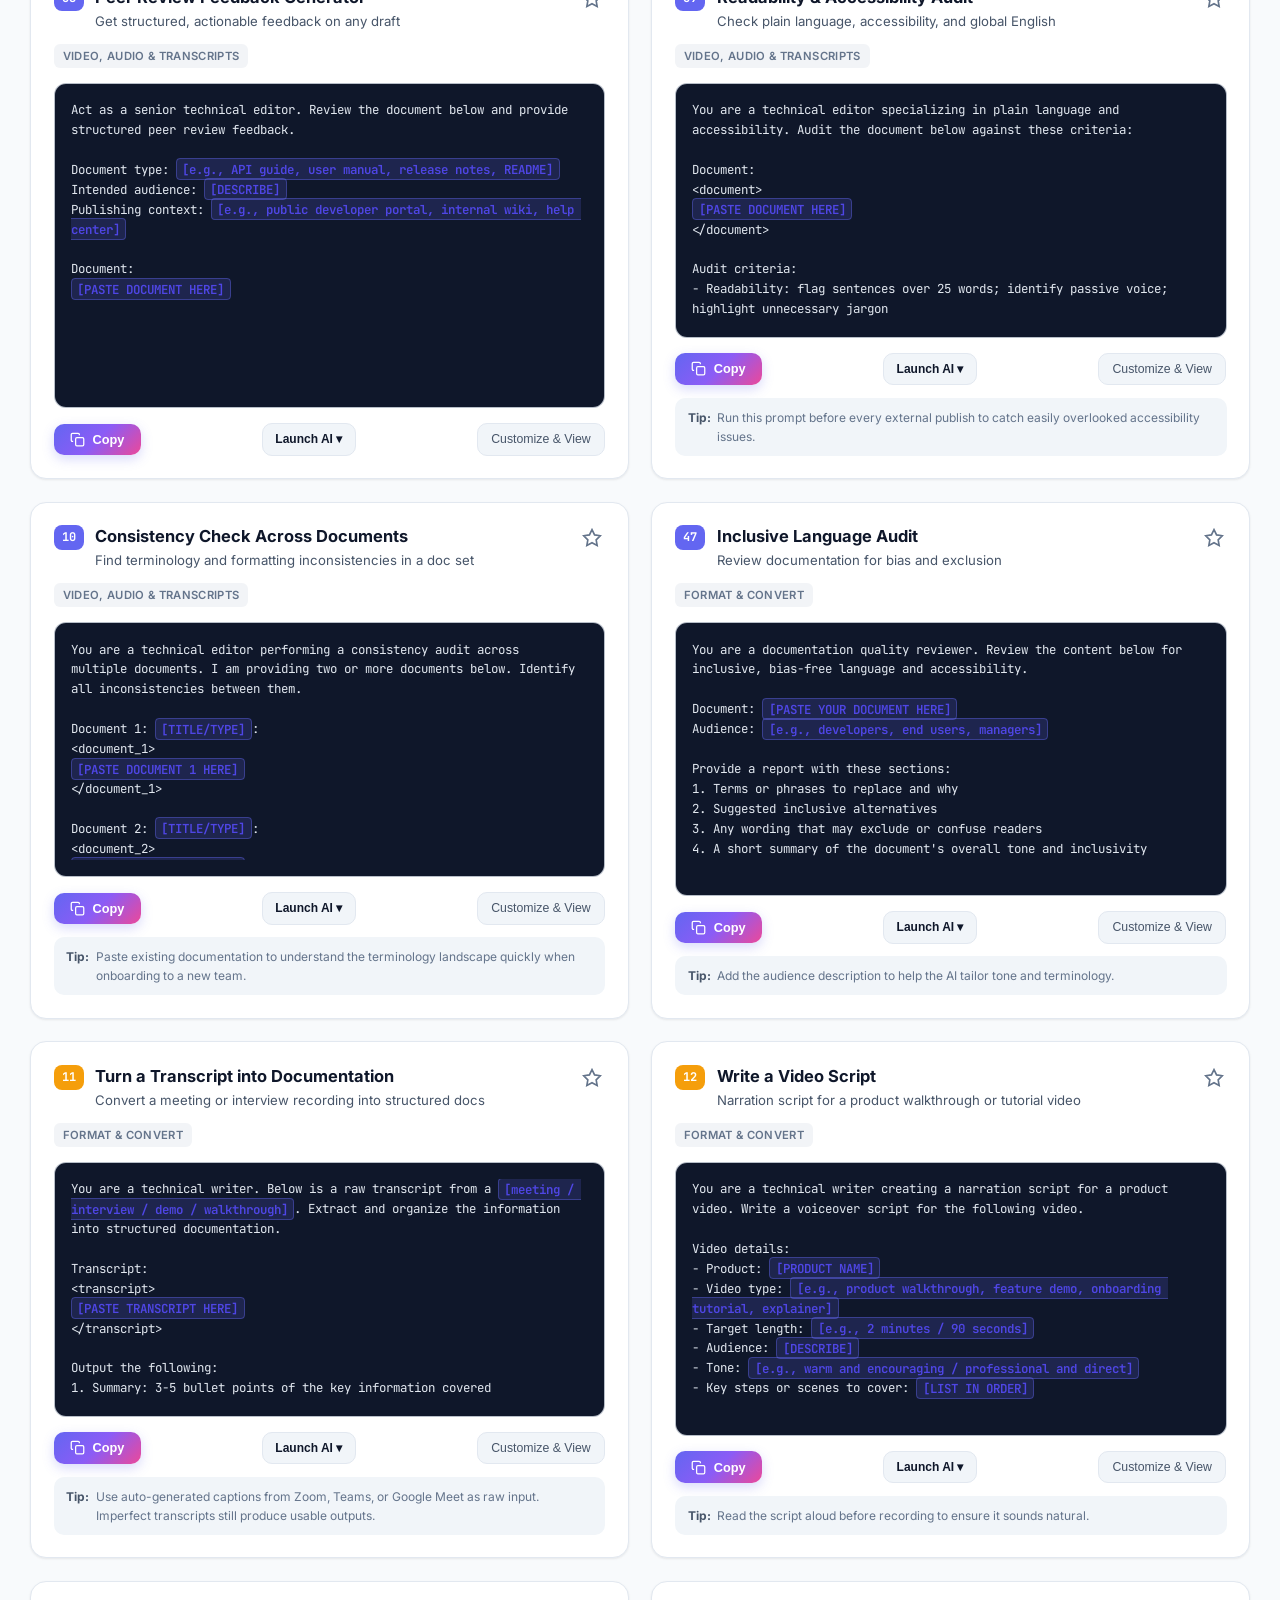
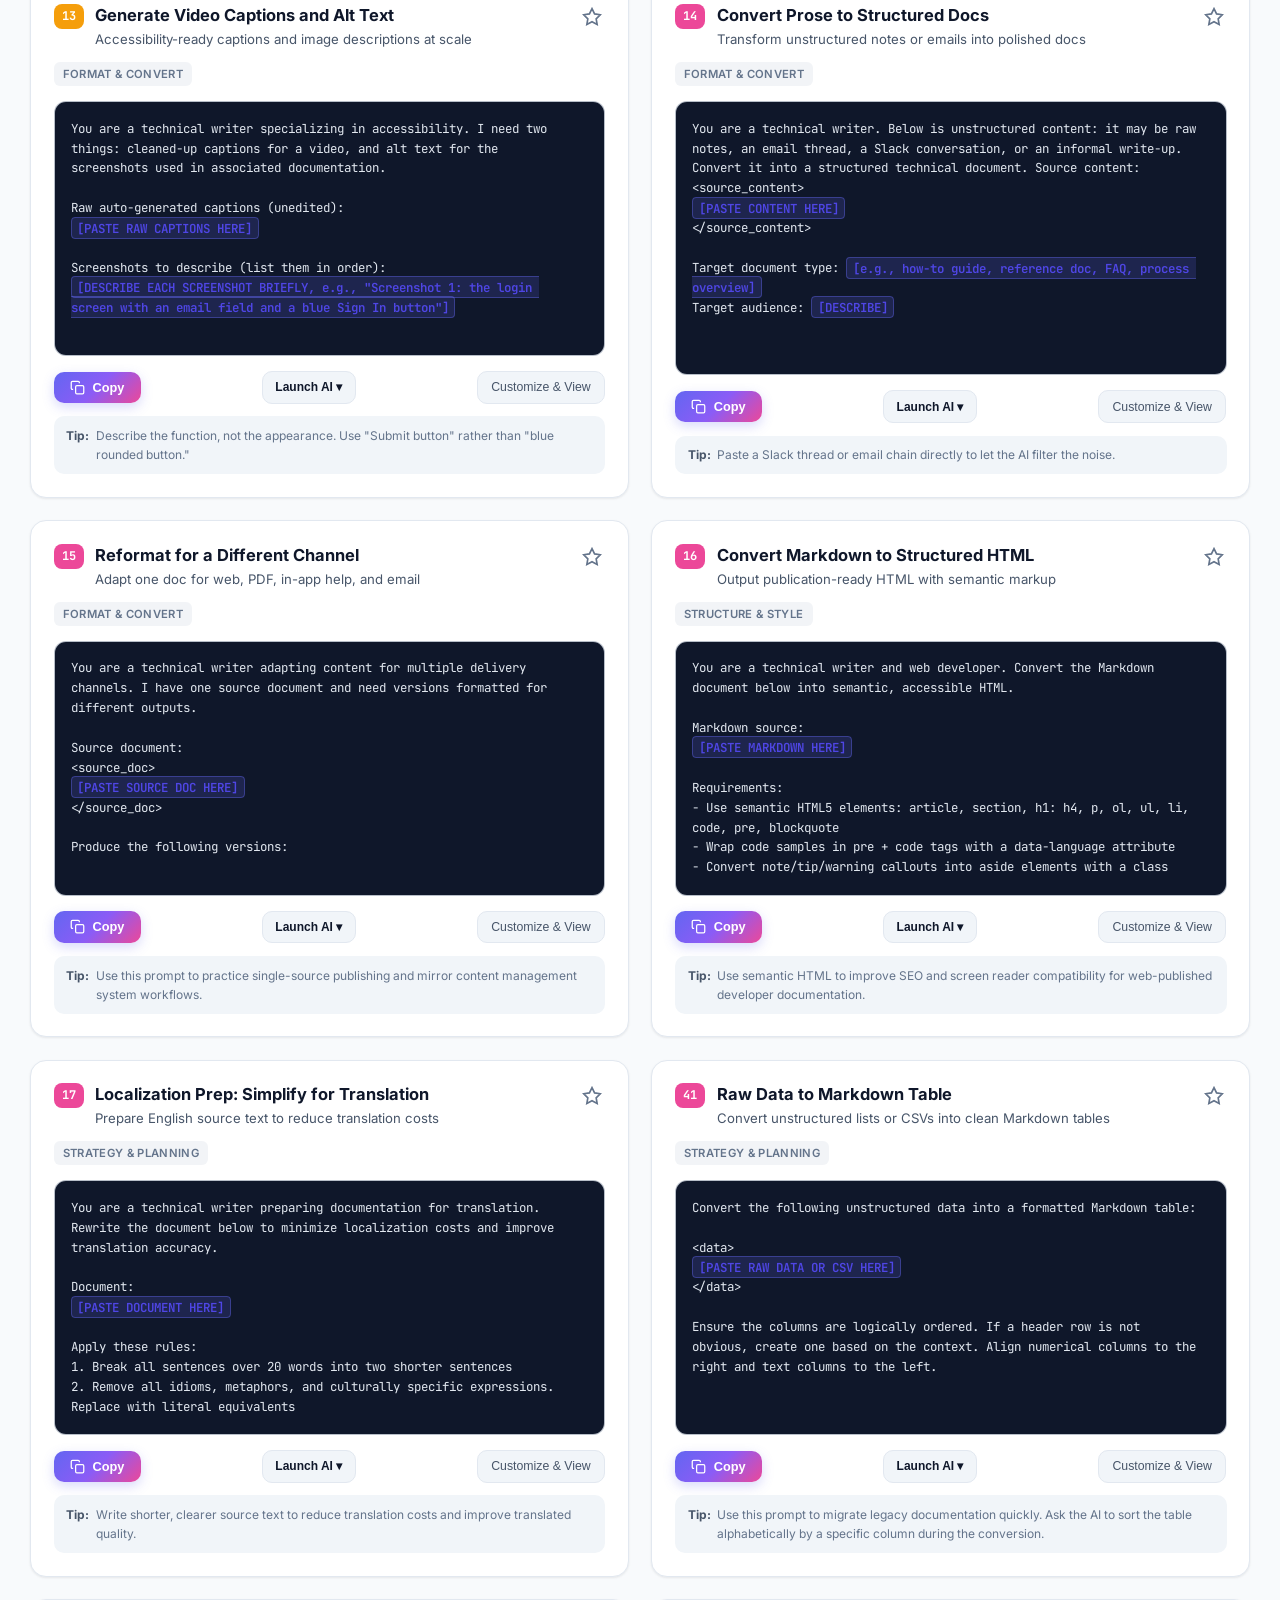
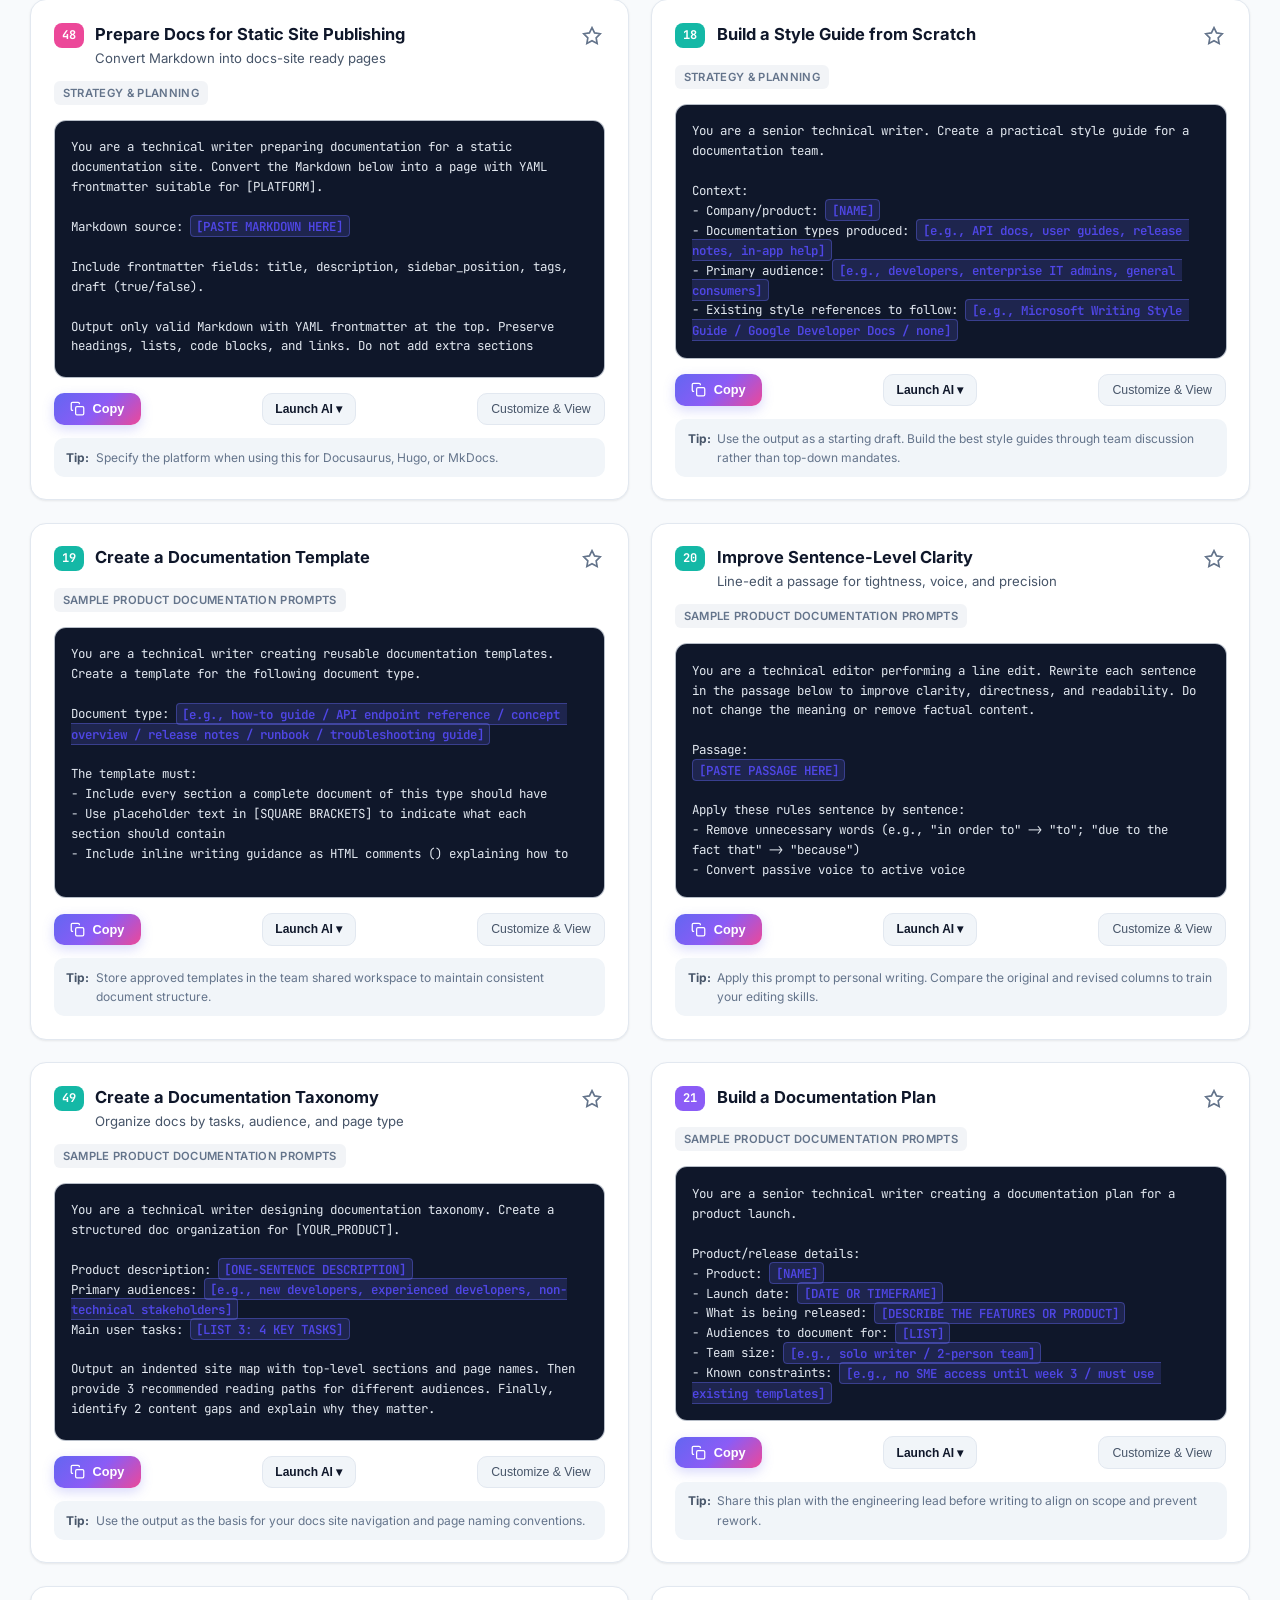
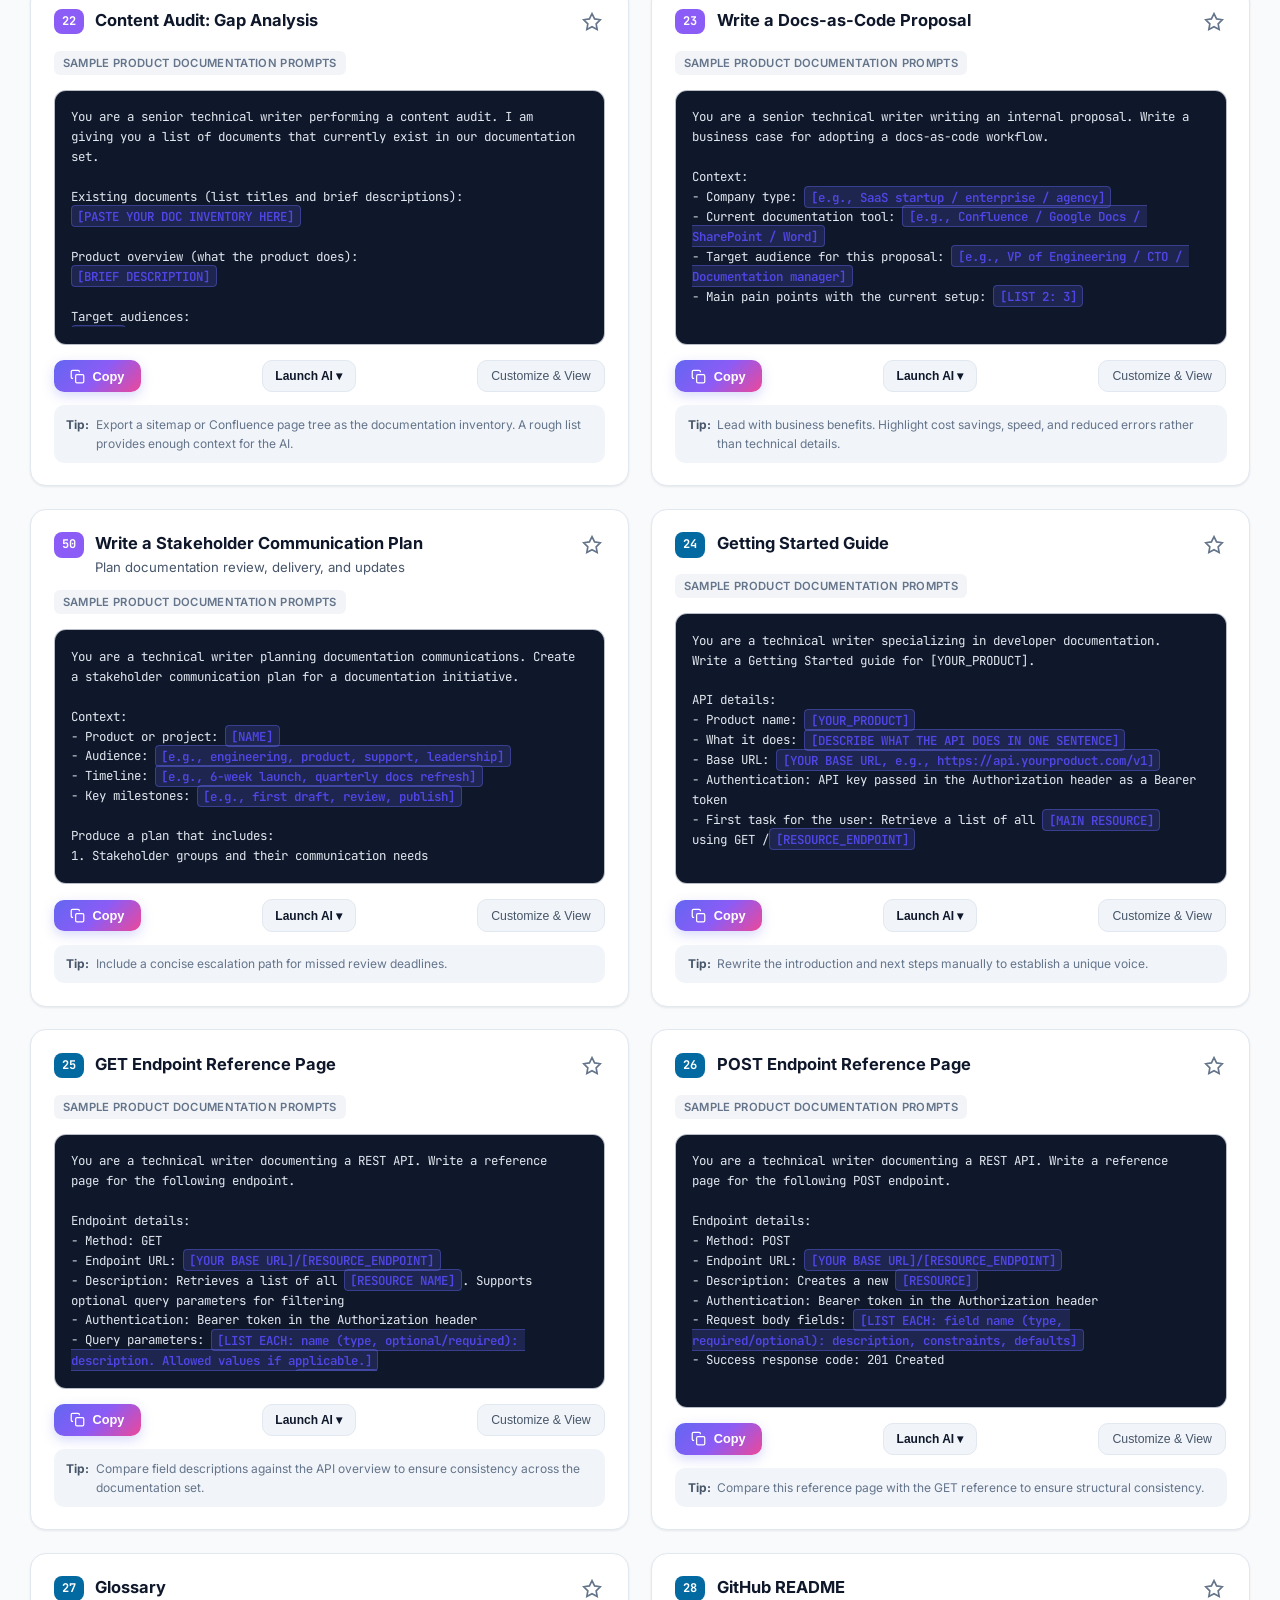
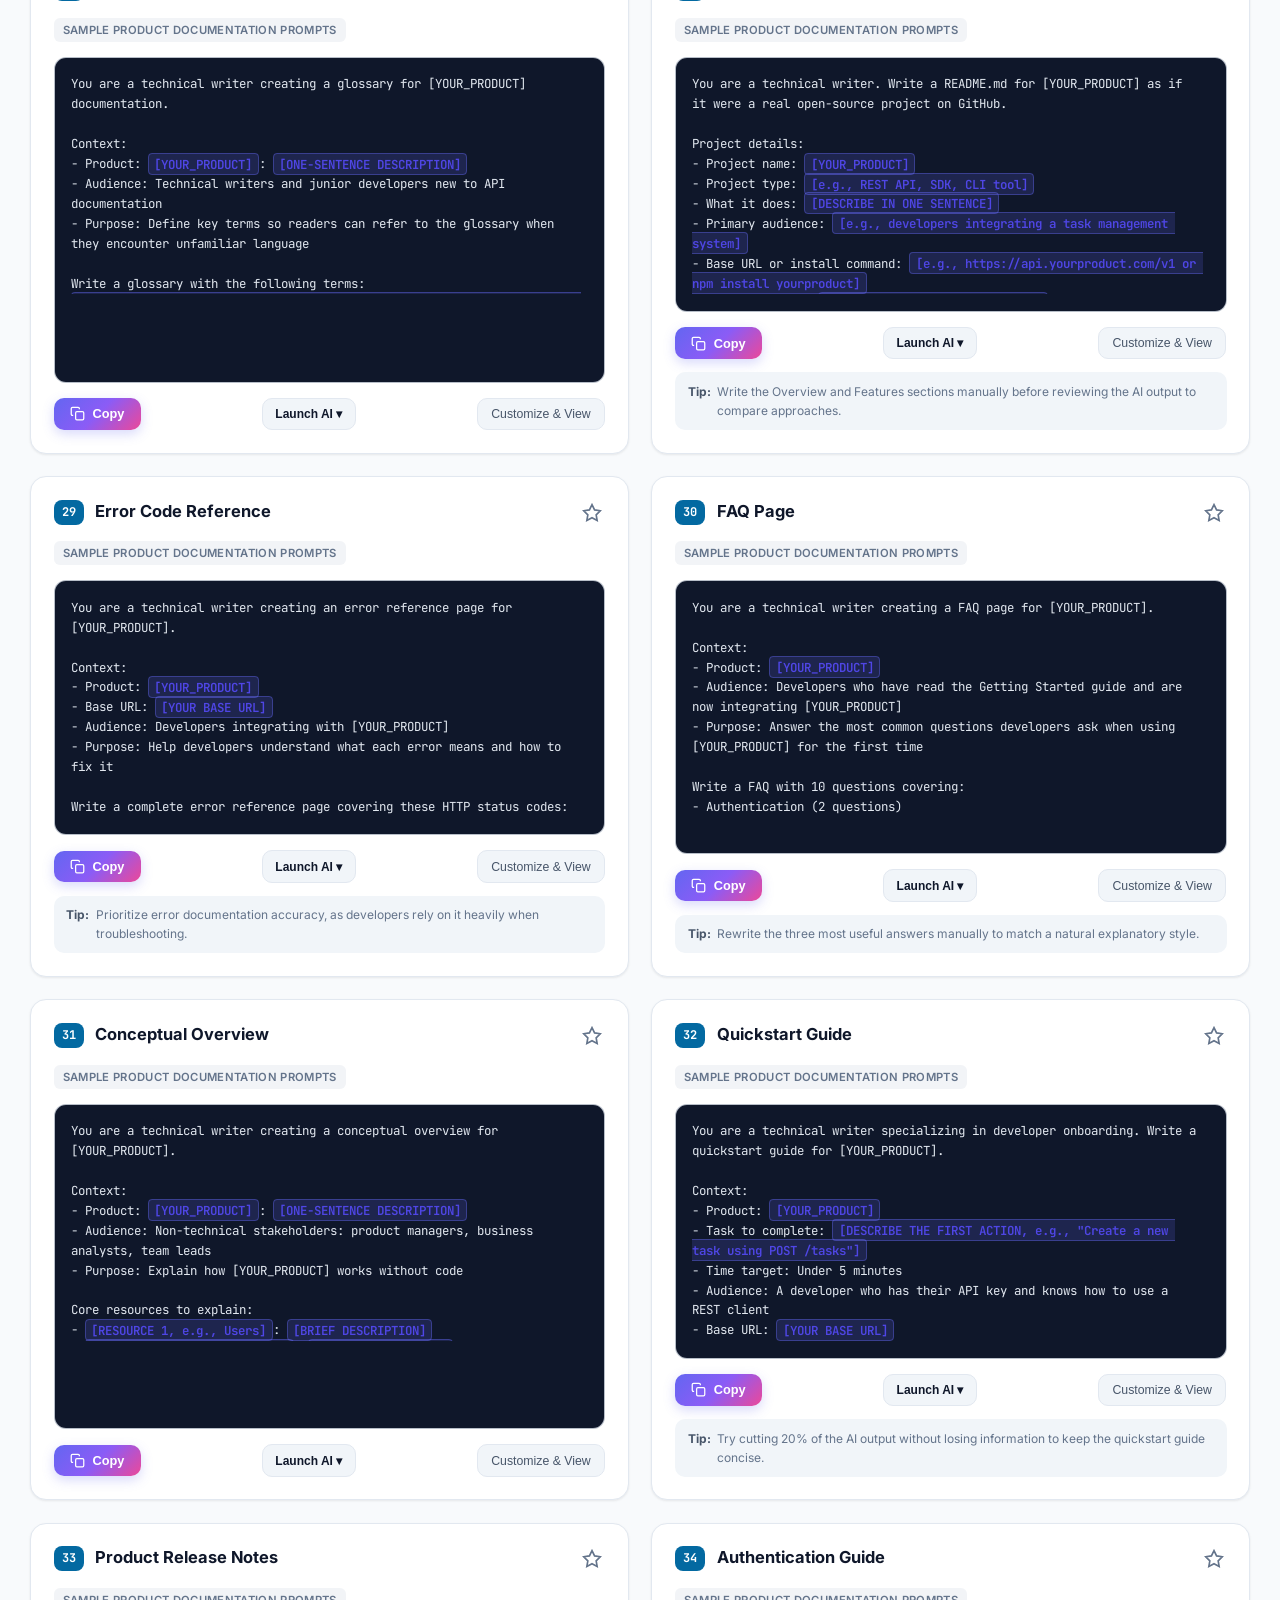
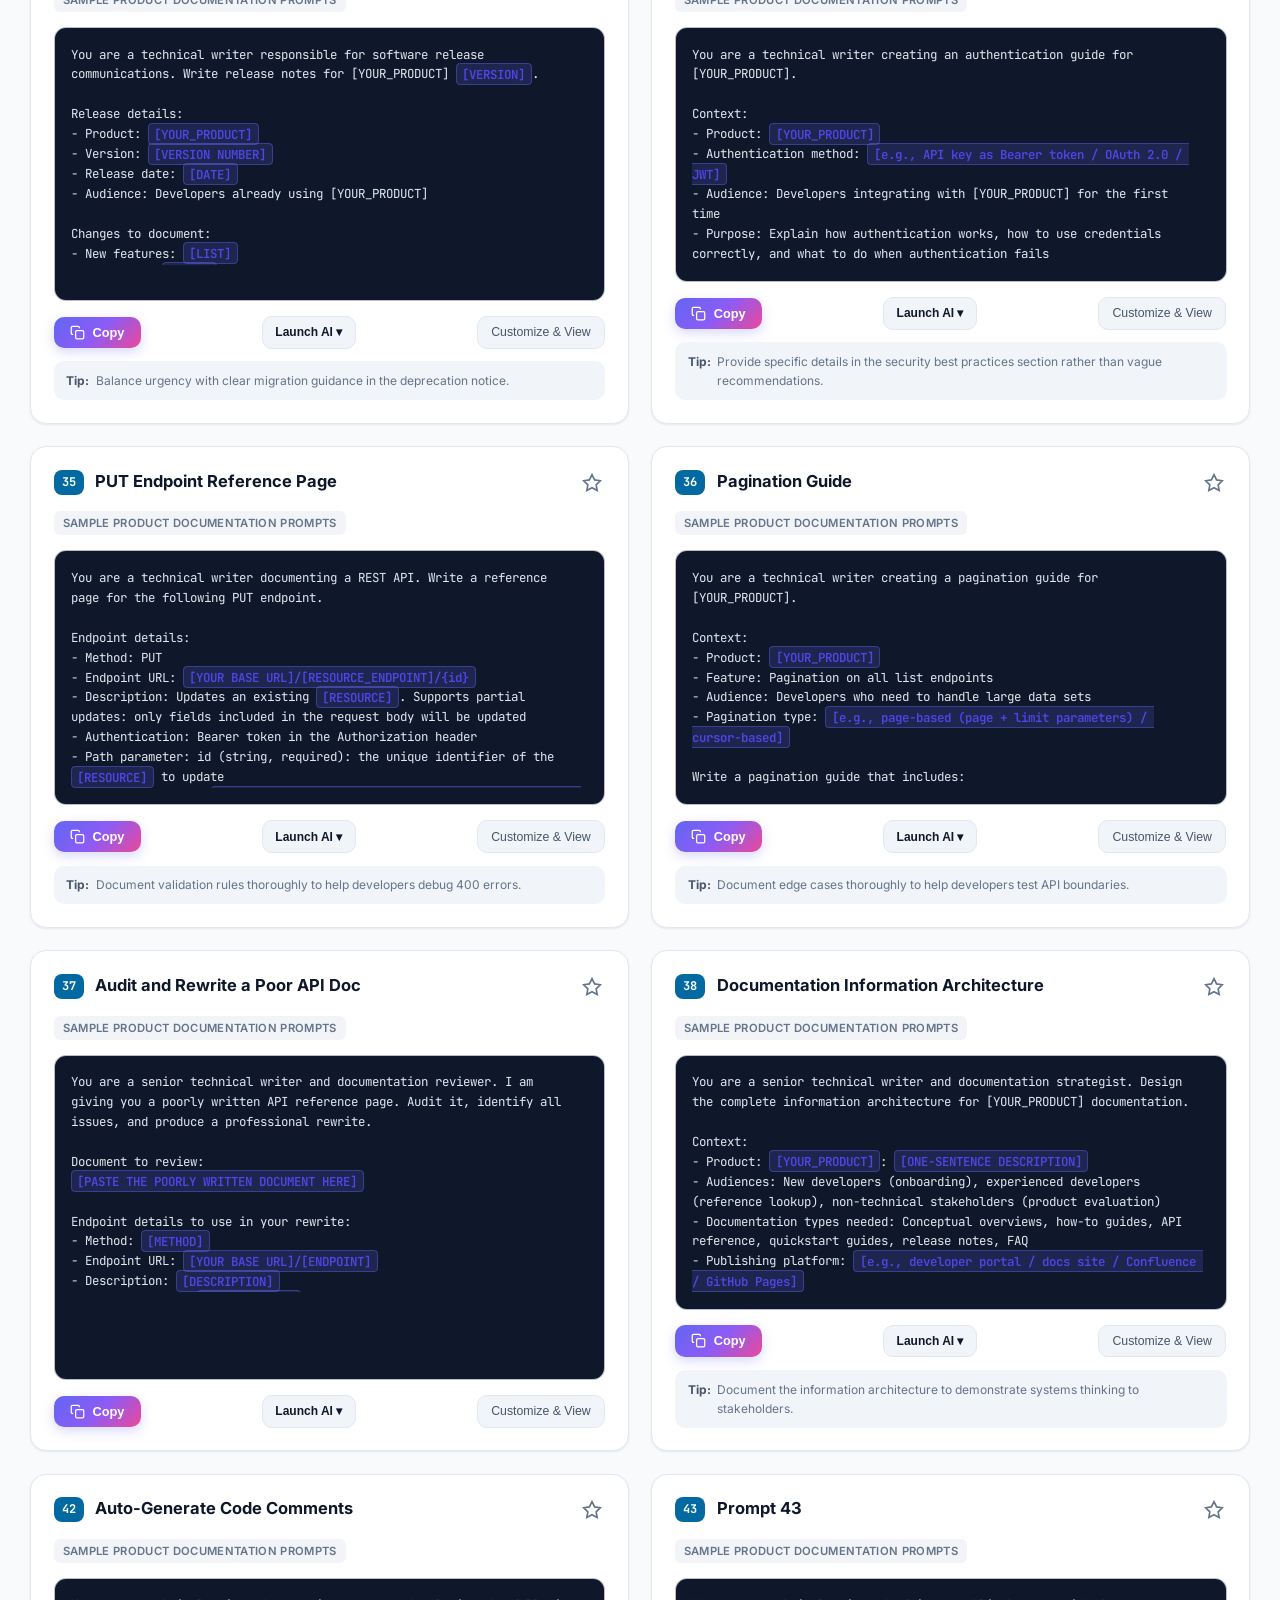
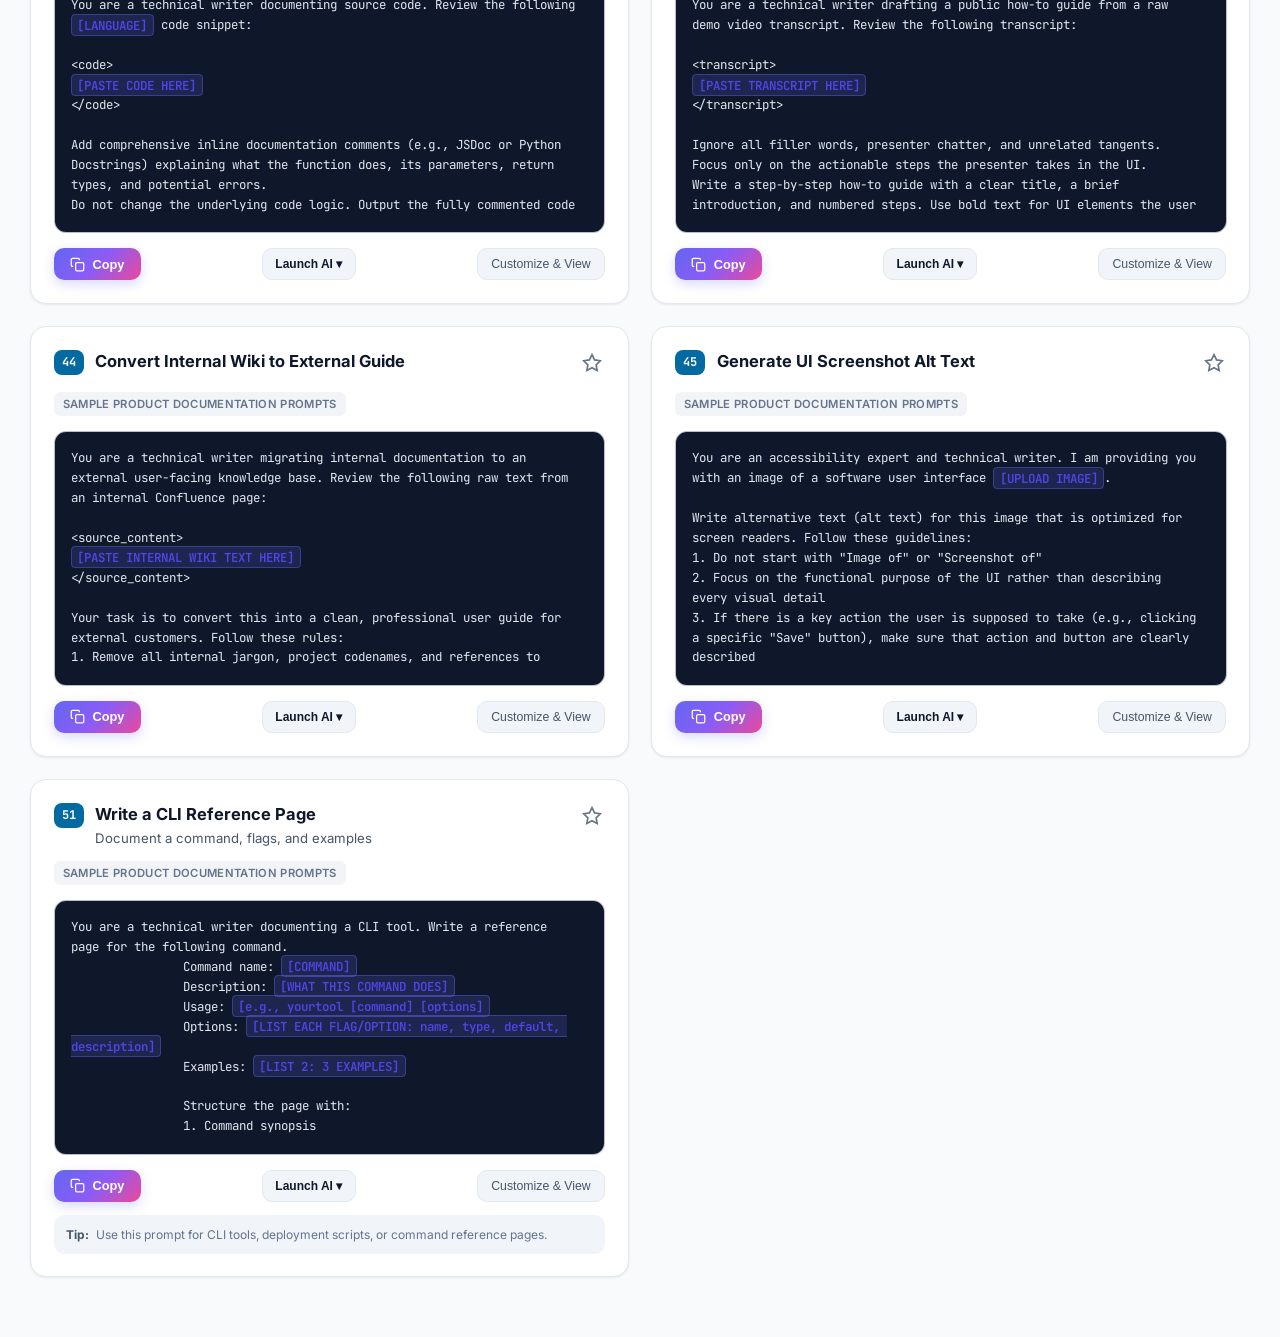
==== commit 0f3009d3: "updated the UI, updated functionalities, and new prompts added" ====
--- a/index.html
+++ b/index.html
@@ -1,305 +1,134 @@
 <!DOCTYPE html>
-<html lang="en">
+<html lang="en" data-theme="dark">
+
 <head>
-    <meta charset="UTF-8">
-    <meta name="viewport" content="width=device-width, initial-scale=1.0">
-    <title>Tech Writer/Editor's Checklist - Sneha Pandey</title>
-    <style>
-        :root {
-            --primary: #0078d4; --bg: #f3f2f1; --text: #323130;
-            --secondary: #605e5c; --white: #ffffff; --border: #edebe9;
-            --success: #107c10; --warning: #ffb900; --error: #d13438;
-        }
-        body { font-family: 'Segoe UI', system-ui, sans-serif; background: var(--bg); color: var(--text); margin: 0; padding: 20px; font-size: 13px; line-height: 1.6; }
-        .container { max-width: 1300px; margin: 20px auto; background: var(--white); padding: 50px; border-radius: 2px; box-shadow: 0 4px 12px rgba(0,0,0,0.1); }
-        
-        /* Branded Header */
-        .brand-header { text-align: center; margin-bottom: 40px; border-bottom: 4px solid var(--primary); padding-bottom: 20px; }
-        .brand-header h1 { font-size: 36px; margin: 0; color: #000; font-weight: 800; text-transform: uppercase; letter-spacing: 2px; }
-        .brand-header .author { font-size: 14px; color: var(--secondary); margin-top: 5px; font-weight: 400; }
+  <meta charset="UTF-8">
+  <meta name="viewport" content="width=device-width, initial-scale=1.0">
+  <title>AI Prompt Library for Writers &amp; Tech Writers</title>
+  <meta name="description" content="A curated, battle-tested library of AI prompts for writers, technical writers, and content creators.">
+  <link rel="stylesheet" href="style.css">
+  <link rel="preconnect" href="https://fonts.googleapis.com">
+  <link rel="preconnect" href="https://fonts.gstatic.com" crossorigin>
+</head>
 
-        /* Intro Section */
-        .intro-box { background: #f9f9f9; border-left: 5px solid var(--primary); padding: 20px; margin-bottom: 40px; font-size: 14px; color: #444; }
-        .intro-box h3 { margin-top: 0; color: var(--primary); font-size: 16px; }
-
-        .meta-section { display: grid; grid-template-columns: repeat(3, 1fr); gap: 15px; margin-bottom: 25px; padding: 20px; background: #faf9f8; border: 1px solid var(--border); }
-        .field { display: flex; flex-direction: column; }
-        .field label { font-weight: 600; font-size: 11px; margin-bottom: 5px; color: var(--secondary); text-transform: uppercase; }
-        .field input { padding: 8px; border: 1px solid var(--border); font-size: 13px; }
-        
-        .sticky-header { position: sticky; top: 0; background: var(--white); padding: 15px 0; border-bottom: 2px solid var(--border); z-index: 1000; margin-bottom: 30px; }
-        .score-container { display: flex; justify-content: space-between; align-items: flex-end; margin-bottom: 8px; }
-        .score-large { font-size: 24px; font-weight: 800; color: var(--primary); }
-        progress { width: 100%; height: 12px; accent-color: var(--primary); border-radius: 10px; }
-        
-        section { margin-bottom: 50px; }
-        h2 { font-size: 1.1rem; color: var(--primary); border-bottom: 1px solid #e1dfdd; padding-bottom: 8px; margin-bottom: 15px; text-transform: uppercase; }
-        .row-head { display: grid; grid-template-columns: 3.5fr 100px 4fr 100px; gap: 20px; padding: 10px; background: #f3f2f1; font-weight: 700; color: var(--secondary); font-size: 10px; text-transform: uppercase; }
-        .review-row { display: grid; grid-template-columns: 3.5fr 100px 4fr 100px; gap: 20px; padding: 12px 10px; border-bottom: 1px solid #f3f2f1; align-items: start; }
-        .weight-tag { font-size: 10px; padding: 2px 6px; border-radius: 10px; text-align: center; font-weight: bold; }
-        .w-3 { background: #fde7e9; color: var(--error); }
-        .w-2 { background: #fff4ce; color: #8a660b; }
-        .w-1 { background: #dff6dd; color: var(--success); }
-        .q-remarks input { width: 100%; padding: 8px; border: 1px solid var(--border); font-size: 12px; }
-        
-        .footer-actions { margin-top: 50px; display: flex; gap: 10px; border-top: 1px solid var(--border); padding-top: 30px; flex-wrap: wrap; justify-content: center; }
-        .btn { padding: 12px 25px; border: none; font-weight: 600; cursor: pointer; border-radius: 2px; transition: 0.2s; font-size: 13px; }
-        .btn-primary { background: var(--primary); color: white; }
-        .btn-success { background: var(--success); color: white; }
-        .btn-outline { background: white; border: 1px solid var(--primary); color: var(--primary); }
-        .btn-danger { background: #d13438; color: white; }
-        #save-status { color: var(--success); opacity:0; transition: 0.3s; margin-right: 15px; font-weight: bold; }
-        @media print { .sticky-header, .footer-actions, .btn-danger, .btn-success, .btn-outline, .intro-box { display: none; } .container { box-shadow: none; margin: 0; padding: 0; } }
-    </style>
-</head>
 <body>
 
-<div class="container">
-    <div class="brand-header">
-        <h1>Tech Writer/Editor's Checklist</h1>
-        <div class="author">Developed by Sneha Pandey</div>
+  <!-- STICKY GLASSMORPHISM HEADER -->
+  <header class="site-header">
+    <div class="header-inner">
+      <a href="#" class="brand-logo">
+        <div class="logo-icon">
+          <svg width="22" height="22" viewBox="0 0 24 24" fill="none" stroke="currentColor" stroke-width="2.5">
+            <polygon points="12 2 2 7 12 12 22 7 12 2"></polygon>
+            <polyline points="2 17 12 22 22 17"></polyline>
+            <polyline points="2 12 12 17 22 12"></polyline>
+          </svg>
+        </div>
+        <div>
+          <div class="logo-title">Awesome Prompt Library</div>
+          <div class="logo-subtitle">For Writers &amp; Tech Writers</div>
+        </div>
+      </a>
+
+      <!-- SEARCH BAR -->
+      <div class="search-box">
+        <svg class="search-icon" width="18" height="18" viewBox="0 0 24 24" fill="none" stroke="currentColor" stroke-width="2">
+          <circle cx="11" cy="11" r="8"></circle>
+          <line x1="21" y1="21" x2="16.65" y2="16.65"></line>
+        </svg>
+        <input type="text" id="searchInput" class="search-input" placeholder="Search prompts by keyword, topic, or use case..." aria-label="Search prompts">
+      </div>
+
+      <!-- HEADER ACTIONS -->
+      <div class="header-actions">
+        <button id="releaseNotesBtn" class="btn-release-notes" title="View Release Notes">
+          🚀 Release Notes
+        </button>
+        <button id="themeToggleBtn" class="btn-icon" title="Toggle Dark/Light Mode" aria-label="Toggle Theme">
+          <svg class="sun-icon" width="20" height="20" viewBox="0 0 24 24" fill="none" stroke="currentColor" stroke-width="2">
+            <circle cx="12" cy="12" r="5"></circle>
+            <line x1="12" y1="1" x2="12" y2="3"></line>
+            <line x1="12" y1="21" x2="12" y2="23"></line>
+            <line x1="4.22" y1="4.22" x2="5.64" y2="5.64"></line>
+            <line x1="18.36" y1="18.36" x2="19.78" y2="19.78"></line>
+            <line x1="1" y1="12" x2="3" y2="12"></line>
+            <line x1="21" y1="12" x2="23" y2="12"></line>
+            <line x1="4.22" y1="19.78" x2="5.64" y2="18.36"></line>
+            <line x1="18.36" y1="5.64" x2="19.78" y2="4.22"></line>
+          </svg>
+        </button>
+      </div>
+    </div>
+  </header>
+
+  <!-- HERO SECTION -->
+  <section class="hero-section">
+    <div class="hero-badge">
+      <svg width="14" height="14" viewBox="0 0 24 24" fill="none" stroke="currentColor" stroke-width="2.5">
+        <polygon points="13 2 3 14 12 14 11 22 21 10 12 10 13 2"></polygon>
+      </svg>
+      ⚡ Comprehensive &amp; Growing Prompt Collection
+    </div>
+    <h1 class="hero-title">AI Prompt Library for Writers</h1>
+    <p class="hero-description">
+      Supercharge your writing workflow. Instantly find, customize, and launch prompts for drafting, editing, API reference docs, content audits, release notes, and more.
+    </p>
+  </section>
+
+  <!-- FILTERS & CATEGORIES CONTAINER -->
+  <section class="filter-container">
+    <!-- Category Pills -->
+    <div class="categories-scroll" id="catContainer">
+      <!-- Populated dynamically via app.js -->
     </div>
 
-    <div class="intro-box">
-        <h3>About This Framework</h3>
-        <p>This comprehensive audit system was designed to standardize documentation quality across engineering and content teams. It bridges the gap between technical accuracy and linguistic precision, ensuring every document is production-ready.</p>
-        <p><strong>Manual Review:</strong> Use this as a step-by-step guide during peer reviews or self-edits to ensure no detail—from API placeholders to global accessibility—is overlooked.</p>
-        <p><strong>AI Integration:</strong> To automate your workflow, export the <strong>JSON configuration</strong> of this checklist and feed it into your LLM as a system prompt. This structured rubric allows AI agents to pre-audit Markdown files for style and AI-readiness.</p>
+    <!-- Stats & Export Bar -->
+    <div class="filter-meta-row" style="justify-content: space-between;">
+      <div class="results-stats" id="resultsStats">
+        Showing prompts
+      </div>
+
+      <div class="export-dropdown">
+        <button class="btn-export" id="exportBtn">
+          <svg width="15" height="15" viewBox="0 0 24 24" fill="none" stroke="currentColor" stroke-width="2">
+            <path d="M21 15v4a2 2 0 0 1-2 2H5a2 2 0 0 1-2-2v-4"></path>
+            <polyline points="7 10 12 15 17 10"></polyline>
+            <line x1="12" y1="15" x2="12" y2="3"></line>
+          </svg>
+          Export
+        </button>
+        <div class="dropdown-menu" id="exportMenu">
+          <button class="dropdown-item" id="exportMarkdownBtn">
+            📄 Export as Markdown (.md)
+          </button>
+          <button class="dropdown-item" id="exportJsonBtn">
+            📦 Export as JSON (.json)
+          </button>
+        </div>
+      </div>
     </div>
+  </section>
 
-    <div class="meta-section">
-        <div class="field"><label>Reviewer</label><input type="text" class="meta" id="m1"></div>
-        <div class="field"><label>Writer</label><input type="text" class="meta" id="m2"></div>
-        <div class="field"><label>Writer Email</label><input type="email" class="meta" id="m3" placeholder="writer@example.com"></div>
-        <div class="field" style="grid-column: span 2;"><label>Doc URL / Title</label><input type="text" class="meta" id="m4"></div>
-        <div class="field"><label>Audit Date</label><input type="date" class="meta" id="m5"></div>
+  <!-- MAIN PROMPTS GRID -->
+  <main class="main-container">
+    <div class="prompts-grid" id="promptsGrid">
+      <!-- Cards rendered dynamically via app.js -->
     </div>
+  </main>
 
-    <div class="sticky-header">
-        <div class="score-container">
-            <span style="font-weight: 700; color: var(--secondary);">Weighted Readiness Score</span>
-            <div style="display: flex; align-items: center;">
-                <span id="save-status">Saved!</span>
-                <span class="score-large" id="p-text">0%</span>
-            </div>
-        </div>
-        <progress id="p-bar" value="0" max="100"></progress>
+  <!-- EXPAND MODAL DIALOG -->
+  <div class="modal-backdrop" id="modalBackdrop">
+    <div class="modal-card" id="modalContainer">
+      <!-- Modal content rendered via app.js -->
     </div>
+  </div>
 
-    <div id="audit-content"></div>
+  <!-- FLOATING TOAST NOTIFICATIONS -->
+  <div class="toast-container" id="toastContainer"></div>
 
-    <div class="footer-actions">
-        <button class="btn btn-success" onclick="manualSave()">Save Progress</button>
-        <button class="btn btn-outline" onclick="exportJSON()">Export JSON Rubric</button>
-        <button class="btn btn-primary" onclick="sendEmail()">Notify Writer</button>
-        <button class="btn btn-primary" onclick="window.print()">Export PDF</button>
-        <button class="btn btn-danger" onclick="resetForm()">Clear All</button>
-    </div>
-</div>
+  <!-- APPLICATION ENGINE & DATA -->
+  <script src="prompts-data.js"></script>
+  <script src="app.js"></script>
 
-<script>
-    const sections = [
-        { 
-            title: "1. Core Technical Validation", 
-            weight: 3, 
-            items: [
-                "Tested all code snippets, CLI commands, and scripts in a fresh environment?",
-                "Verified API endpoints, methods, and payload examples against current production?",
-                "Are all placeholders (e.g., <YOUR_API_KEY>) obvious and used consistently?",
-                "Are required vs. optional fields explicitly identified in all tables?",
-                "Are sample responses (JSON/XML) complete and properly indented for readability?",
-                "Are troubleshooting steps provided for every likely error code mentioned?",
-                "Is the authentication/authorization flow explained step-by-step for new users?",
-                "Are system constraints (quotas, rate limits, file sizes) clearly defined?",
-                "Is sensitive information (PII, secrets, real hostnames) redacted in all media?",
-                "Does the 'Getting Started' flow lead to a verified 'First Success' milestone?",
-                "Are supported platforms/versions/browsers explicitly listed at the start?"
-            ]
-        },
-        { 
-            title: "2. Information Architecture & AI Readiness", 
-            weight: 3, 
-            items: [
-                "Does the H1 reflect the specific user intent or problem being solved?",
-                "Is the document structured using semantic Markdown/HTML for AI-parsing?",
-                "Are tables optimized (no merged cells/complex spans) for RAG systems?",
-                "Is conceptual background strictly separated from procedural steps?",
-                "Are prerequisites (permissions, installs) listed before the first action?",
-                "Does the heading hierarchy (H1-H4) flow logically without skipping levels?",
-                "Is the TOC/Sidebar sync-checked with the actual page content?",
-                "Are 'What’s Next' or 'Learn More' links included to prevent user dead-ends?",
-                "Are metadata tags (keywords, categories) set for internal search findability?",
-                "Is the document accessible via a logical breadcrumb path?",
-                "Are glossary terms linked to their definitions on first use?"
-            ]
-        },
-        {
-            title: "3. UX Writing & Microcopy",
-            weight: 2,
-            items: [
-                "Are UI labels bolded and case-matched exactly to the product interface?",
-                "Is the navigation path clear (e.g., Settings > Security > API Keys)?",
-                "Are keyboard shortcuts formatted correctly (e.g., CTRL+S)?",
-                "Used 'Select' for UI elements and 'Enter' for command-line inputs?",
-                "Are error message explanations helpful rather than just stating the error?",
-                "Is the distinction between 'Click' and 'Tap' (Desktop vs. Mobile) handled?",
-                "Are hover-over descriptions or tooltips used where brief context is needed?",
-                "Is there a 1:1 match between button names in text and screenshots?",
-                "Are success messages or 'confirmation states' described for key actions?"
-            ]
-        },
-        {
-            title: "4. Style, Voice & Mechanics",
-            weight: 2,
-            items: [
-                "Is Active Voice used consistently in all procedural instructions?",
-                "Is the user addressed as 'you' consistently (Second Person)?",
-                "Has 'Future Tense' (will/shall) been removed in favor of Present Tense?",
-                "Are sentences kept under a 25-word limit for clarity?",
-                "Have filler/weak words (simply, just, basically, actually) been removed?",
-                "Is the tone professional yet approachable (helpful peer voice)?",
-                "Is the Oxford Comma used for list clarity?",
-                "Are acronyms spelled out on first mention?",
-                "Are bulleted lists used for 3+ items to break up walls of text?",
-                "Is the punctuation inside or outside quotes consistent with style guide?"
-            ]
-        },
-        {
-            title: "5. Global English & Accessibility",
-            weight: 2,
-            items: [
-                "Does every image/diagram have descriptive, functional Alt Text?",
-                "Is spatial language (above, below, left-side) avoided for screen readers?",
-                "Are hyperlinks descriptive (no generic 'Click Here' or 'This Link')?",
-                "Is gender-neutral language (singular they) used throughout?",
-                "Are idioms/metaphors (ballpark, home run, low-hanging fruit) removed?",
-                "Is the date format unambiguous for global users (e.g., 05-Mar-2026)?",
-                "Are color-only instructions avoided (e.g., 'click the red icon')?",
-                "Are non-breaking spaces used between values and units (e.g., 10 MB)?",
-                "Is the text contrast sufficient for readability standards?",
-                "Are complex diagrams accompanied by a text-based summary?"
-            ]
-        },
-        {
-            title: "6. Legal, Compliance & Media",
-            weight: 1,
-            items: [
-                "Are copyright dates and legal disclaimers current?",
-                "Are third-party trademarks acknowledged where necessary?",
-                "Are screenshots cropped to eliminate irrelevant UI noise?",
-                "Are callouts (arrows, boxes) used to highlight specific UI areas?",
-                "Is the URL slug descriptive, lowercase, and hyphenated?",
-                "Is the meta description unique and within 160 characters?",
-                "Are external links set to open in a new tab?",
-                "Are high-res SVGs used for technical diagrams where possible?",
-                "Is the page size/image weight optimized for slow connections?",
-                "Are internal cross-references verified (no 404s/broken anchors)?"
-            ]
-        }
-    ];
-
-    const auditContent = document.getElementById('audit-content');
-    let rowCounter = 0;
-
-    sections.forEach(sec => {
-        let sectionHtml = `<section><h2>${sec.title}</h2>`;
-        sectionHtml += `<div class="row-head"><div>Checkpoint</div><div style="text-align:center">Yes / No</div><div>Reviewer Remarks</div><div>Impact</div></div>`;
-        sec.items.forEach(item => {
-            const impact = sec.weight === 3 ? 'Blocker' : sec.weight === 2 ? 'Important' : 'Minor';
-            sectionHtml += `
-                <div class="review-row">
-                    <div class="q-text">${item}</div>
-                    <div class="q-actions" style="display:flex; gap:10px; justify-content:center;">
-                        <label style="font-size:10px; display:flex; flex-direction:column; align-items:center;">
-                            <input type="radio" name="rad-${rowCounter}" class="rb-yes" data-weight="${sec.weight}" id="yes-${rowCounter}"> Y
-                        </label>
-                        <label style="font-size:10px; display:flex; flex-direction:column; align-items:center;">
-                            <input type="radio" name="rad-${rowCounter}" class="rb-no" id="no-${rowCounter}"> N
-                        </label>
-                    </div>
-                    <div class="q-remarks"><input type="text" class="rem" id="rem-${rowCounter}" placeholder="Notes..."></div>
-                    <div class="weight-tag w-${sec.weight}">${impact}</div>
-                </div>
-            `;
-            rowCounter++;
-        });
-        sectionHtml += `</section>`;
-        auditContent.innerHTML += sectionHtml;
-    });
-
-    function calculateScore() {
-        const yesRadios = document.querySelectorAll('.rb-yes');
-        const noRadios = document.querySelectorAll('.rb-no');
-        let totalWeight = 0, earnedWeight = 0;
-        
-        yesRadios.forEach((rb, index) => {
-            const w = parseInt(rb.getAttribute('data-weight'));
-            totalWeight += w;
-            if(rb.checked) {
-                earnedWeight += w;
-                localStorage.setItem(rb.id, "true");
-                localStorage.setItem(noRadios[index].id, "false");
-            } else if (noRadios[index].checked) {
-                localStorage.setItem(rb.id, "false");
-                localStorage.setItem(noRadios[index].id, "true");
-            }
-        });
-        
-        const score = totalWeight > 0 ? Math.round((earnedWeight / totalWeight) * 100) : 0;
-        document.getElementById('p-bar').value = score;
-        document.getElementById('p-text').innerText = score + '%';
-        document.querySelectorAll('.rem, .meta').forEach(el => localStorage.setItem(el.id, el.value));
-    }
-
-    window.onload = () => {
-        document.querySelectorAll('.rb-yes, .rb-no').forEach(r => {
-            if(localStorage.getItem(r.id) === "true") r.checked = true;
-        });
-        document.querySelectorAll('.rem, .meta').forEach(r => { r.value = localStorage.getItem(r.id) || ""; });
-        calculateScore();
-        document.querySelectorAll('input').forEach(el => {
-            el.addEventListener('input', calculateScore);
-            el.addEventListener('change', calculateScore);
-        });
-    };
-
-    function manualSave() {
-        calculateScore();
-        const ss = document.getElementById('save-status');
-        ss.style.opacity = "1";
-        setTimeout(() => ss.style.opacity = "0", 2000);
-    }
-
-    function exportJSON() {
-        const data = { author: "Sneha Pandey", rubric: "Tech Writer/Editor's Checklist", results: [] };
-        document.querySelectorAll('.review-row').forEach((row, index) => {
-            const isYes = row.querySelector('.rb-yes').checked;
-            const isNo = row.querySelector('.rb-no').checked;
-            let status = "Unmarked";
-            if(isYes) status = "Pass";
-            if(isNo) status = "Fail";
-            
-            data.results.push({ 
-                q: row.querySelector('.q-text').innerText, 
-                status: status,
-                remarks: row.querySelector('.rem').value
-            });
-        });
-        const blob = new Blob([JSON.stringify(data, null, 2)], {type: 'application/json'});
-        const a = document.createElement('a');
-        a.href = URL.createObjectURL(blob); a.download = `Sneha_Pandey_Rubric.json`;
-        a.click();
-    }
-
-    function sendEmail() {
-        const email = document.getElementById('m3').value;
-        const score = document.getElementById('p-text').innerText;
-        if (!email) { alert("Please enter the Writer Email."); return; }
-        const body = encodeURIComponent(`Audit complete via Sneha Pandey's Checklist.\nReadiness Score: ${score}`);
-        window.location.href = `mailto:${email}?subject=Review Ready&body=${body}`;
-    }
-
-    function resetForm() { if(confirm("Clear audit data?")) { localStorage.clear(); location.reload(); } }
-</script>
 </body>
-</html>+</html>
--- a/style.css
+++ b/style.css
@@ -0,0 +1,931 @@
+/* ==========================================================================
+   AI PROMPT LIBRARY - MODERN DESIGN SYSTEM & STYLESHEET
+   ========================================================================== */
+
+/* --- GOOGLE FONTS --- */
+@import url('https://fonts.googleapis.com/css2?family=Inter:wght@300;400;500;600;700;800&family=JetBrains+Mono:wght@400;500;600&display=swap');
+
+/* --- COLOR PALETTE & DESIGN TOKENS --- */
+:root {
+  /* Brand Gradients & Accents */
+  --primary-gradient: linear-gradient(135deg, #6366f1 0%, #8b5cf6 50%, #ec4899 100%);
+  --accent-glow: rgba(99, 102, 241, 0.15);
+  
+  /* Light Theme Defaults */
+  --bg-body: #f8fafc;
+  --bg-header: rgba(255, 255, 255, 0.85);
+  --bg-card: #ffffff;
+  --bg-card-hover: #ffffff;
+  --bg-subtle: #f1f5f9;
+  --bg-code: #0f172a;
+  
+  --text-main: #0f172a;
+  --text-muted: #475569;
+  --text-light: #64748b;
+  --code-text: #e2e8f0;
+
+  --border-color: #e2e8f0;
+  --border-hover: #cbd5e1;
+  --glass-border: rgba(226, 232, 240, 0.8);
+  
+  --shadow-sm: 0 1px 3px rgba(0,0,0,0.05), 0 1px 2px rgba(0,0,0,0.03);
+  --shadow-md: 0 4px 12px -2px rgba(0,0,0,0.08), 0 2px 6px -1px rgba(0,0,0,0.04);
+  --shadow-lg: 0 12px 32px -4px rgba(0,0,0,0.12), 0 4px 12px -2px rgba(0,0,0,0.06);
+
+  --mark-bg: rgba(99, 102, 241, 0.18);
+  --mark-text: #4f46e5;
+  --mark-border: rgba(99, 102, 241, 0.4);
+}
+
+[data-theme="dark"] {
+  --bg-body: #090d16;
+  --bg-header: rgba(15, 23, 42, 0.85);
+  --bg-card: #131b2e;
+  --bg-card-hover: #182239;
+  --bg-subtle: #1e293b;
+  --bg-code: #070a12;
+  
+  --text-main: #f8fafc;
+  --text-muted: #cbd5e1;
+  --text-light: #94a3b8;
+  --code-text: #f1f5f9;
+
+  --border-color: #1e293b;
+  --border-hover: #334155;
+  --glass-border: rgba(255, 255, 255, 0.08);
+
+  --shadow-sm: 0 1px 3px rgba(0,0,0,0.3);
+  --shadow-md: 0 4px 20px rgba(0,0,0,0.4);
+  --shadow-lg: 0 16px 40px rgba(0,0,0,0.6);
+
+  --mark-bg: rgba(129, 140, 248, 0.25);
+  --mark-text: #818cf8;
+  --mark-border: rgba(129, 140, 248, 0.5);
+}
+
+/* --- BASE RESET --- */
+*, *::before, *::after {
+  box-sizing: border-box;
+  margin: 0;
+  padding: 0;
+}
+
+html {
+  font-size: 15px;
+  scroll-behavior: smooth;
+}
+
+body {
+  font-family: 'Inter', system-ui, -apple-system, sans-serif;
+  background-color: var(--bg-body);
+  color: var(--text-main);
+  line-height: 1.6;
+  min-height: 100vh;
+  transition: background-color 0.3s ease, color 0.3s ease;
+}
+
+/* --- STICKY HEADER & NAVBAR --- */
+.site-header {
+  position: sticky;
+  top: 0;
+  z-index: 100;
+  background: var(--bg-header);
+  backdrop-filter: blur(16px);
+  -webkit-backdrop-filter: blur(16px);
+  border-bottom: 1px solid var(--glass-border);
+  padding: 0.85rem 2rem;
+  transition: background 0.3s ease, border-color 0.3s ease;
+}
+
+.header-inner {
+  max-width: 1400px;
+  margin: 0 auto;
+  display: flex;
+  align-items: center;
+  justify-content: space-between;
+  gap: 1.5rem;
+}
+
+.brand-logo {
+  display: flex;
+  align-items: center;
+  gap: 0.75rem;
+  text-decoration: none;
+}
+
+.logo-icon {
+  width: 38px;
+  height: 38px;
+  border-radius: 10px;
+  background: var(--primary-gradient);
+  display: flex;
+  align-items: center;
+  justify-content: center;
+  color: #ffffff;
+  box-shadow: 0 4px 14px rgba(99, 102, 241, 0.35);
+}
+
+.logo-title {
+  font-size: 1.15rem;
+  font-weight: 800;
+  letter-spacing: -0.02em;
+  background: var(--primary-gradient);
+  -webkit-background-clip: text;
+  -webkit-text-fill-color: transparent;
+}
+
+.logo-subtitle {
+  font-size: 0.75rem;
+  color: var(--text-light);
+  font-weight: 500;
+}
+
+.btn-release-notes {
+  display: inline-flex;
+  align-items: center;
+  gap: 0.4rem;
+  padding: 0.45rem 0.85rem;
+  border-radius: 10px;
+  border: 1px solid var(--border-color);
+  background: var(--bg-card);
+  color: var(--text-main);
+  font-size: 0.82rem;
+  font-weight: 600;
+  cursor: pointer;
+  transition: all 0.2s ease;
+}
+
+.btn-release-notes:hover {
+  background: var(--bg-subtle);
+  border-color: #6366f1;
+  color: #6366f1;
+}
+
+/* Search Input in Header */
+.search-box {
+  position: relative;
+  flex: 1;
+  max-width: 480px;
+}
+
+.search-icon {
+  position: absolute;
+  left: 14px;
+  top: 50%;
+  transform: translateY(-50%);
+  color: var(--text-light);
+  pointer-events: none;
+}
+
+.search-input {
+  width: 100%;
+  padding: 0.65rem 1rem 0.65rem 2.6rem;
+  font-size: 0.92rem;
+  font-family: inherit;
+  border-radius: 12px;
+  border: 1px solid var(--border-color);
+  background: var(--bg-subtle);
+  color: var(--text-main);
+  outline: none;
+  transition: all 0.2s ease;
+}
+
+.search-input:focus {
+  border-color: #6366f1;
+  background: var(--bg-card);
+  box-shadow: 0 0 0 3px var(--accent-glow);
+}
+
+.header-actions {
+  display: flex;
+  align-items: center;
+  gap: 0.85rem;
+}
+
+.btn-icon {
+  width: 40px;
+  height: 40px;
+  border-radius: 10px;
+  border: 1px solid var(--border-color);
+  background: var(--bg-card);
+  color: var(--text-muted);
+  display: flex;
+  align-items: center;
+  justify-content: center;
+  cursor: pointer;
+  transition: all 0.2s ease;
+}
+
+.btn-icon:hover {
+  background: var(--bg-subtle);
+  color: var(--text-main);
+  border-color: var(--border-hover);
+}
+
+/* --- HERO SECTION --- */
+.hero-section {
+  padding: 3rem 2rem 2rem;
+  max-width: 1400px;
+  margin: 0 auto;
+  text-align: center;
+}
+
+.hero-badge {
+  display: inline-flex;
+  align-items: center;
+  gap: 0.5rem;
+  padding: 0.35rem 0.9rem;
+  border-radius: 20px;
+  background: rgba(99, 102, 241, 0.1);
+  border: 1px solid rgba(99, 102, 241, 0.25);
+  color: #6366f1;
+  font-size: 0.82rem;
+  font-weight: 600;
+  margin-bottom: 1.2rem;
+}
+
+[data-theme="dark"] .hero-badge {
+  color: #818cf8;
+  background: rgba(129, 140, 248, 0.12);
+  border-color: rgba(129, 140, 248, 0.25);
+}
+
+.hero-title {
+  font-size: 2.5rem;
+  font-weight: 800;
+  letter-spacing: -0.03em;
+  margin-bottom: 0.75rem;
+  color: var(--text-main);
+}
+
+.hero-description {
+  font-size: 1.05rem;
+  color: var(--text-muted);
+  max-width: 680px;
+  margin: 0 auto 2rem;
+}
+
+/* --- CONTROLS & FILTER BAR --- */
+.filter-container {
+  max-width: 1400px;
+  margin: 0 auto 2rem;
+  padding: 0 2rem;
+}
+
+.categories-scroll {
+  display: flex;
+  align-items: center;
+  gap: 0.6rem;
+  overflow-x: auto;
+  padding-bottom: 0.5rem;
+  scrollbar-width: thin;
+}
+
+.cat-pill {
+  padding: 0.55rem 1.1rem;
+  border-radius: 30px;
+  border: 1px solid var(--border-color);
+  background: var(--bg-card);
+  color: var(--text-muted);
+  font-size: 0.85rem;
+  font-weight: 600;
+  cursor: pointer;
+  white-space: nowrap;
+  transition: all 0.2s ease;
+  display: flex;
+  align-items: center;
+  gap: 0.4rem;
+}
+
+.cat-pill:hover {
+  border-color: var(--border-hover);
+  color: var(--text-main);
+  background: var(--bg-subtle);
+}
+
+.cat-pill.active {
+  background: #6366f1;
+  color: #ffffff;
+  border-color: #6366f1;
+  box-shadow: 0 4px 14px rgba(99, 102, 241, 0.35);
+}
+
+.pill-count {
+  font-size: 0.75rem;
+  opacity: 0.8;
+  background: rgba(255,255,255,0.2);
+  padding: 0.1rem 0.45rem;
+  border-radius: 10px;
+}
+
+.cat-pill:not(.active) .pill-count {
+  background: var(--bg-subtle);
+  color: var(--text-light);
+}
+
+/* Level Filters & Sorting row */
+.filter-meta-row {
+  display: flex;
+  align-items: center;
+  justify-content: space-between;
+  margin-top: 1.25rem;
+  padding-top: 1rem;
+  border-top: 1px solid var(--border-color);
+}
+
+.level-filters {
+  display: flex;
+  align-items: center;
+  gap: 0.5rem;
+}
+
+.level-btn {
+  padding: 0.3rem 0.8rem;
+  border-radius: 8px;
+  border: 1px solid transparent;
+  background: transparent;
+  color: var(--text-light);
+  font-size: 0.8rem;
+  font-weight: 500;
+  cursor: pointer;
+  transition: all 0.2s;
+}
+
+.level-btn:hover {
+  color: var(--text-main);
+}
+
+.level-btn.active {
+  background: var(--bg-subtle);
+  color: var(--text-main);
+  border-color: var(--border-color);
+}
+
+.results-stats {
+  font-size: 0.85rem;
+  color: var(--text-light);
+  font-weight: 500;
+}
+
+/* --- CARDS GRID --- */
+.main-container {
+  max-width: 1400px;
+  margin: 0 auto;
+  padding: 0 2rem 4rem;
+}
+
+.prompts-grid {
+  display: grid;
+  grid-template-columns: repeat(auto-fill, minmax(420px, 1fr));
+  gap: 1.5rem;
+}
+
+/* Prompt Card Component */
+.prompt-card {
+  background: var(--bg-card);
+  border: 1px solid var(--border-color);
+  border-radius: 16px;
+  padding: 1.5rem;
+  display: flex;
+  flex-direction: column;
+  box-shadow: var(--shadow-sm);
+  transition: all 0.25s cubic-bezier(0.16, 1, 0.3, 1);
+  position: relative;
+  overflow: hidden;
+}
+
+.prompt-card:hover {
+  transform: translateY(-3px);
+  box-shadow: var(--shadow-md);
+  border-color: var(--border-hover);
+  background: var(--bg-card-hover);
+}
+
+/* Card Top Bar */
+.card-header {
+  display: flex;
+  align-items: flex-start;
+  justify-content: space-between;
+  gap: 1rem;
+  margin-bottom: 0.85rem;
+}
+
+.card-title-group {
+  display: flex;
+  align-items: flex-start;
+  gap: 0.75rem;
+}
+
+.num-badge {
+  font-family: 'JetBrains Mono', monospace;
+  font-size: 0.8rem;
+  font-weight: 700;
+  padding: 0.2rem 0.55rem;
+  border-radius: 8px;
+  color: #ffffff;
+  flex-shrink: 0;
+}
+
+.card-title {
+  font-size: 1.1rem;
+  font-weight: 700;
+  line-height: 1.35;
+  color: var(--text-main);
+}
+
+.card-usecase {
+  font-size: 0.88rem;
+  color: var(--text-muted);
+  margin-top: 0.25rem;
+  line-height: 1.45;
+}
+
+.btn-bookmark {
+  background: transparent;
+  border: none;
+  color: var(--text-light);
+  cursor: pointer;
+  padding: 0.2rem;
+  transition: color 0.2s, transform 0.2s;
+}
+
+.btn-bookmark:hover {
+  color: #f59e0b;
+  transform: scale(1.15);
+}
+
+.btn-bookmark.bookmarked {
+  color: #f59e0b;
+  fill: #f59e0b;
+}
+
+/* Level & Category Metadata Tags */
+.card-tags {
+  display: flex;
+  align-items: center;
+  gap: 0.5rem;
+  margin-bottom: 1rem;
+}
+
+.tag-badge {
+  font-size: 0.75rem;
+  font-weight: 600;
+  padding: 0.2rem 0.6rem;
+  border-radius: 6px;
+  text-transform: uppercase;
+  letter-spacing: 0.03em;
+}
+
+.tag-beginner {
+  background: rgba(16, 185, 129, 0.12);
+  color: #10b981;
+}
+
+.tag-intermediate {
+  background: rgba(59, 130, 246, 0.12);
+  color: #3b82f6;
+}
+
+.tag-advanced {
+  background: rgba(139, 92, 246, 0.12);
+  color: #8b5cf6;
+}
+
+/* Code Snippet Box */
+.code-container {
+  background: var(--bg-code);
+  border-radius: 12px;
+  padding: 1.1rem;
+  position: relative;
+  margin-bottom: 1rem;
+  border: 1px solid var(--glass-border);
+  flex: 1;
+
+  display: flex;
+  flex-direction: column;
+}
+
+.code-content {
+  font-family: 'JetBrains Mono', monospace;
+  font-size: 0.83rem;
+  line-height: 1.6;
+  color: var(--code-text);
+  white-space: pre-wrap;
+  word-break: break-word;
+  max-height: 220px;
+  overflow-y: auto;
+  scrollbar-width: thin;
+  padding-right: 0.5rem;
+}
+
+/* Style <mark> placeholder tags inside prompts */
+.code-content mark {
+  background: var(--mark-bg);
+  color: var(--mark-text);
+  border: 1px solid var(--mark-border);
+  padding: 0.1rem 0.35rem;
+  border-radius: 4px;
+  font-weight: 600;
+}
+
+.card-actions {
+  display: flex;
+  align-items: center;
+  justify-content: space-between;
+  gap: 0.75rem;
+  margin-top: auto;
+}
+
+.btn-copy {
+  display: inline-flex;
+  align-items: center;
+  gap: 0.5rem;
+  padding: 0.55rem 1.1rem;
+  border-radius: 10px;
+  background: var(--primary-gradient);
+  color: #ffffff;
+  font-size: 0.85rem;
+  font-weight: 600;
+  border: none;
+  cursor: pointer;
+  box-shadow: 0 4px 12px rgba(99, 102, 241, 0.25);
+  transition: all 0.2s ease;
+}
+
+.btn-copy:hover {
+  opacity: 0.92;
+  transform: translateY(-1px);
+  box-shadow: 0 6px 16px rgba(99, 102, 241, 0.35);
+}
+
+.btn-copy:active {
+  transform: scale(0.97);
+}
+
+.btn-expand {
+  padding: 0.55rem 0.9rem;
+  border-radius: 10px;
+  border: 1px solid var(--border-color);
+  background: var(--bg-subtle);
+  color: var(--text-muted);
+  font-size: 0.82rem;
+  font-weight: 500;
+  cursor: pointer;
+  transition: all 0.2s;
+}
+
+.btn-expand:hover {
+  color: var(--text-main);
+  border-color: var(--border-hover);
+}
+
+/* Pro Tip footer */
+.card-protip {
+  margin-top: 0.85rem;
+  padding: 0.65rem 0.85rem;
+  border-radius: 10px;
+  background: var(--bg-subtle);
+  font-size: 0.8rem;
+  color: var(--text-light);
+  display: flex;
+  align-items: flex-start;
+  gap: 0.45rem;
+}
+
+.protip-title {
+  font-weight: 700;
+  color: var(--text-muted);
+}
+
+/* --- MODAL DIALOG --- */
+.modal-backdrop {
+  position: fixed;
+  inset: 0;
+  z-index: 500;
+  background: rgba(0, 0, 0, 0.65);
+  backdrop-filter: blur(8px);
+  display: flex;
+  align-items: center;
+  justify-content: center;
+  padding: 1.5rem;
+  opacity: 0;
+  pointer-events: none;
+  transition: opacity 0.25s ease;
+}
+
+.modal-backdrop.active {
+  opacity: 1;
+  pointer-events: auto;
+}
+
+.modal-card {
+  background: var(--bg-card);
+  border: 1px solid var(--border-color);
+  border-radius: 20px;
+  max-width: 800px;
+  width: 100%;
+  max-height: 85vh;
+  display: flex;
+  flex-direction: column;
+  box-shadow: var(--shadow-lg);
+  overflow: hidden;
+  transform: scale(0.95);
+  transition: transform 0.25s cubic-bezier(0.16, 1, 0.3, 1);
+}
+
+.modal-backdrop.active .modal-card {
+  transform: scale(1);
+}
+
+.modal-header {
+  padding: 1.25rem 1.5rem;
+  border-bottom: 1px solid var(--border-color);
+  display: flex;
+  align-items: center;
+  justify-content: space-between;
+}
+
+.modal-body {
+  padding: 1.5rem;
+  overflow-y: auto;
+}
+
+.modal-code {
+  max-height: none;
+  font-size: 0.9rem;
+}
+
+/* --- FLOATING TOAST NOTIFICATION --- */
+.toast-container {
+  position: fixed;
+  bottom: 2rem;
+  right: 2rem;
+  z-index: 1000;
+  display: flex;
+  flex-direction: column;
+  gap: 0.5rem;
+}
+
+.toast {
+  background: #0f172a;
+  color: #ffffff;
+  padding: 0.75rem 1.25rem;
+  border-radius: 12px;
+  font-size: 0.88rem;
+  font-weight: 600;
+  display: flex;
+  align-items: center;
+  gap: 0.6rem;
+  box-shadow: 0 10px 30px rgba(0,0,0,0.3);
+  border: 1px solid rgba(255,255,255,0.15);
+  animation: slideUp 0.3s cubic-bezier(0.16, 1, 0.3, 1) forwards;
+}
+
+@keyframes slideUp {
+  from {
+    transform: translateY(20px);
+    opacity: 0;
+  }
+  to {
+    transform: translateY(0);
+    opacity: 1;
+  }
+}
+
+/* Empty State */
+.empty-state {
+  text-align: center;
+  padding: 4rem 1rem;
+  color: var(--text-light);
+  grid-column: 1 / -1;
+}
+
+.empty-state svg {
+  margin-bottom: 1rem;
+  opacity: 0.5;
+}
+
+/* --- EXPORT DROPDOWN & CONTROL ACTIONS --- */
+.export-dropdown {
+  position: relative;
+  display: inline-block;
+}
+
+.btn-export {
+  display: inline-flex;
+  align-items: center;
+  gap: 0.45rem;
+  padding: 0.4rem 0.85rem;
+  border-radius: 8px;
+  border: 1px solid var(--border-color);
+  background: var(--bg-card);
+  color: var(--text-main);
+  font-size: 0.82rem;
+  font-weight: 600;
+  cursor: pointer;
+  transition: all 0.2s ease;
+}
+
+.btn-export:hover {
+  background: var(--bg-subtle);
+  border-color: var(--border-hover);
+}
+
+.dropdown-menu {
+  position: absolute;
+  right: 0;
+  top: calc(100% + 6px);
+  z-index: 300;
+  background: var(--bg-card);
+  border: 1px solid var(--border-color);
+  border-radius: 12px;
+  box-shadow: var(--shadow-lg);
+  min-width: 190px;
+  padding: 0.4rem;
+  display: none;
+  flex-direction: column;
+  gap: 0.2rem;
+}
+
+.dropdown-menu.show {
+  display: flex;
+}
+
+.dropdown-item {
+  display: flex;
+  align-items: center;
+  gap: 0.5rem;
+  padding: 0.5rem 0.75rem;
+  border-radius: 8px;
+  background: transparent;
+  border: none;
+  color: var(--text-main);
+  font-size: 0.82rem;
+  font-weight: 500;
+  cursor: pointer;
+  width: 100%;
+  text-align: left;
+  transition: background 0.15s;
+}
+
+.dropdown-item:hover {
+  background: var(--bg-subtle);
+}
+
+/* --- AI LAUNCH BUTTONS & DROPDOWN --- */
+.launch-dropdown {
+  position: relative;
+  display: inline-block;
+}
+
+.btn-ai-launch {
+  display: inline-flex;
+  align-items: center;
+  gap: 0.35rem;
+  padding: 0.55rem 0.85rem;
+  border-radius: 10px;
+  border: 1px solid var(--border-color);
+  background: var(--bg-subtle);
+  color: var(--text-main);
+  font-size: 0.8rem;
+  font-weight: 600;
+  cursor: pointer;
+  transition: all 0.2s ease;
+}
+
+.btn-ai-launch:hover {
+  border-color: #6366f1;
+  background: var(--bg-card);
+  color: #6366f1;
+}
+
+.launch-menu {
+  position: absolute;
+  left: 0;
+  bottom: calc(100% + 6px);
+  z-index: 400;
+  background: var(--bg-card);
+  border: 1px solid var(--border-color);
+  border-radius: 12px;
+  box-shadow: var(--shadow-lg);
+  min-width: 170px;
+  padding: 0.4rem;
+  display: none;
+  flex-direction: column;
+  gap: 0.2rem;
+}
+
+.modal-card .launch-menu {
+  top: calc(100% + 6px);
+  bottom: auto;
+}
+
+.launch-menu.show {
+  display: flex;
+}
+
+.launch-item {
+  display: flex;
+  align-items: center;
+  gap: 0.5rem;
+  padding: 0.5rem 0.75rem;
+  border-radius: 8px;
+  background: transparent;
+  border: none;
+  color: var(--text-main);
+  font-size: 0.82rem;
+  font-weight: 500;
+  text-decoration: none;
+  cursor: pointer;
+  width: 100%;
+  text-align: left;
+  transition: background 0.15s;
+}
+
+.launch-item:hover {
+  background: var(--bg-subtle);
+}
+
+/* --- VARIABLE CUSTOMIZER FORM --- */
+.customizer-box {
+  margin-top: 1.25rem;
+  padding: 1.1rem;
+  border-radius: 14px;
+  background: var(--bg-subtle);
+  border: 1px dashed var(--border-hover);
+}
+
+.customizer-title {
+  font-size: 0.88rem;
+  font-weight: 700;
+  margin-bottom: 0.85rem;
+  display: flex;
+  align-items: center;
+  gap: 0.4rem;
+  color: var(--text-main);
+}
+
+.customizer-grid {
+  display: grid;
+  grid-template-columns: repeat(auto-fill, minmax(240px, 1fr));
+  gap: 0.85rem;
+  margin-bottom: 1rem;
+}
+
+.field-group {
+  display: flex;
+  flex-direction: column;
+  gap: 0.3rem;
+}
+
+.field-label {
+  font-size: 0.76rem;
+  font-weight: 600;
+  color: var(--text-light);
+  text-transform: uppercase;
+  letter-spacing: 0.02em;
+}
+
+.field-input {
+  padding: 0.45rem 0.75rem;
+  font-size: 0.85rem;
+  border-radius: 8px;
+  border: 1px solid var(--border-color);
+  background: var(--bg-card);
+  color: var(--text-main);
+  outline: none;
+  transition: border-color 0.2s;
+}
+
+.field-input:focus {
+  border-color: #6366f1;
+}
+
+/* --- RESPONSIVE MEDIA QUERIES --- */
+@media (max-width: 768px) {
+  .site-header {
+    padding: 0.75rem 1rem;
+  }
+  .header-inner {
+    flex-wrap: wrap;
+  }
+  .search-box {
+    order: 3;
+    max-width: 100%;
+  }
+  .hero-title {
+    font-size: 1.8rem;
+  }
+  .prompts-grid {
+    grid-template-columns: 1fr;
+  }
+  .filter-container, .main-container {
+    padding-left: 1rem;
+    padding-right: 1rem;
+  }
+  .filter-meta-row {
+    flex-direction: column;
+    align-items: flex-start;
+    gap: 0.8rem;
+  }
+}
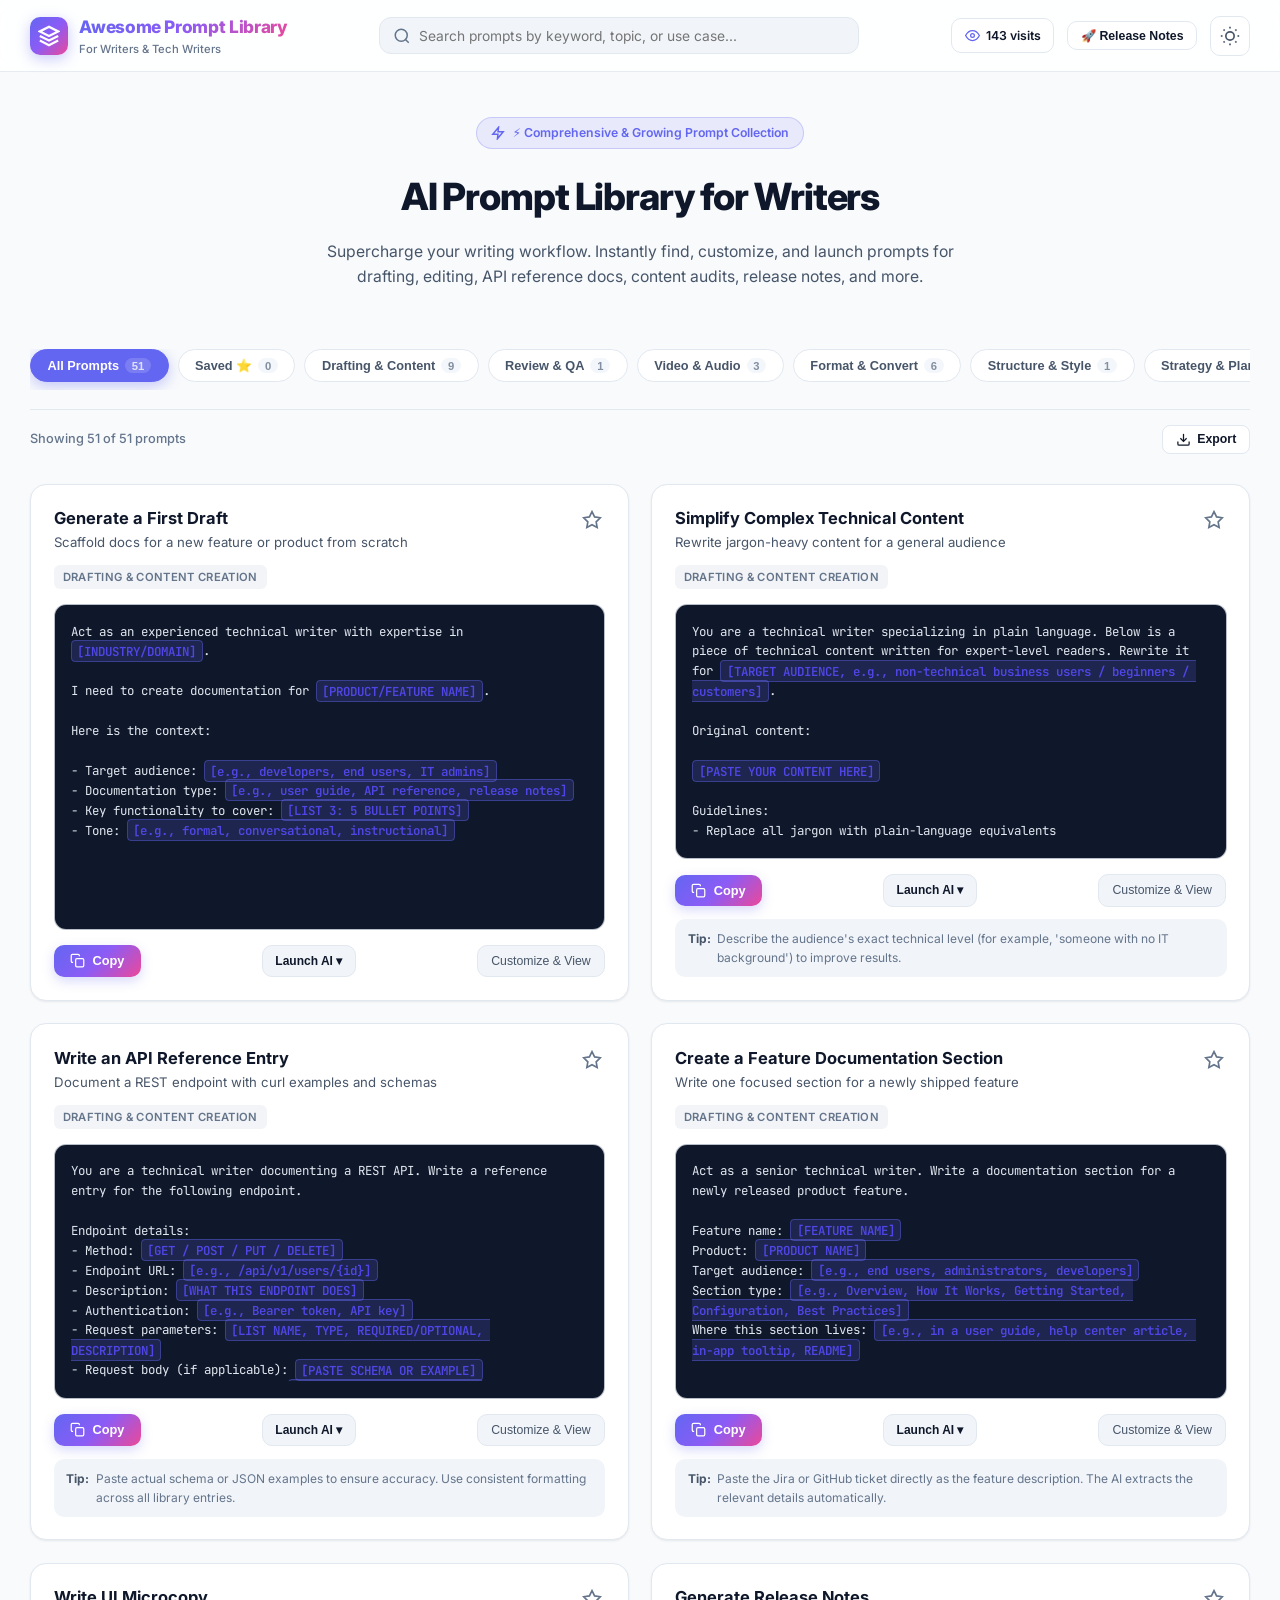
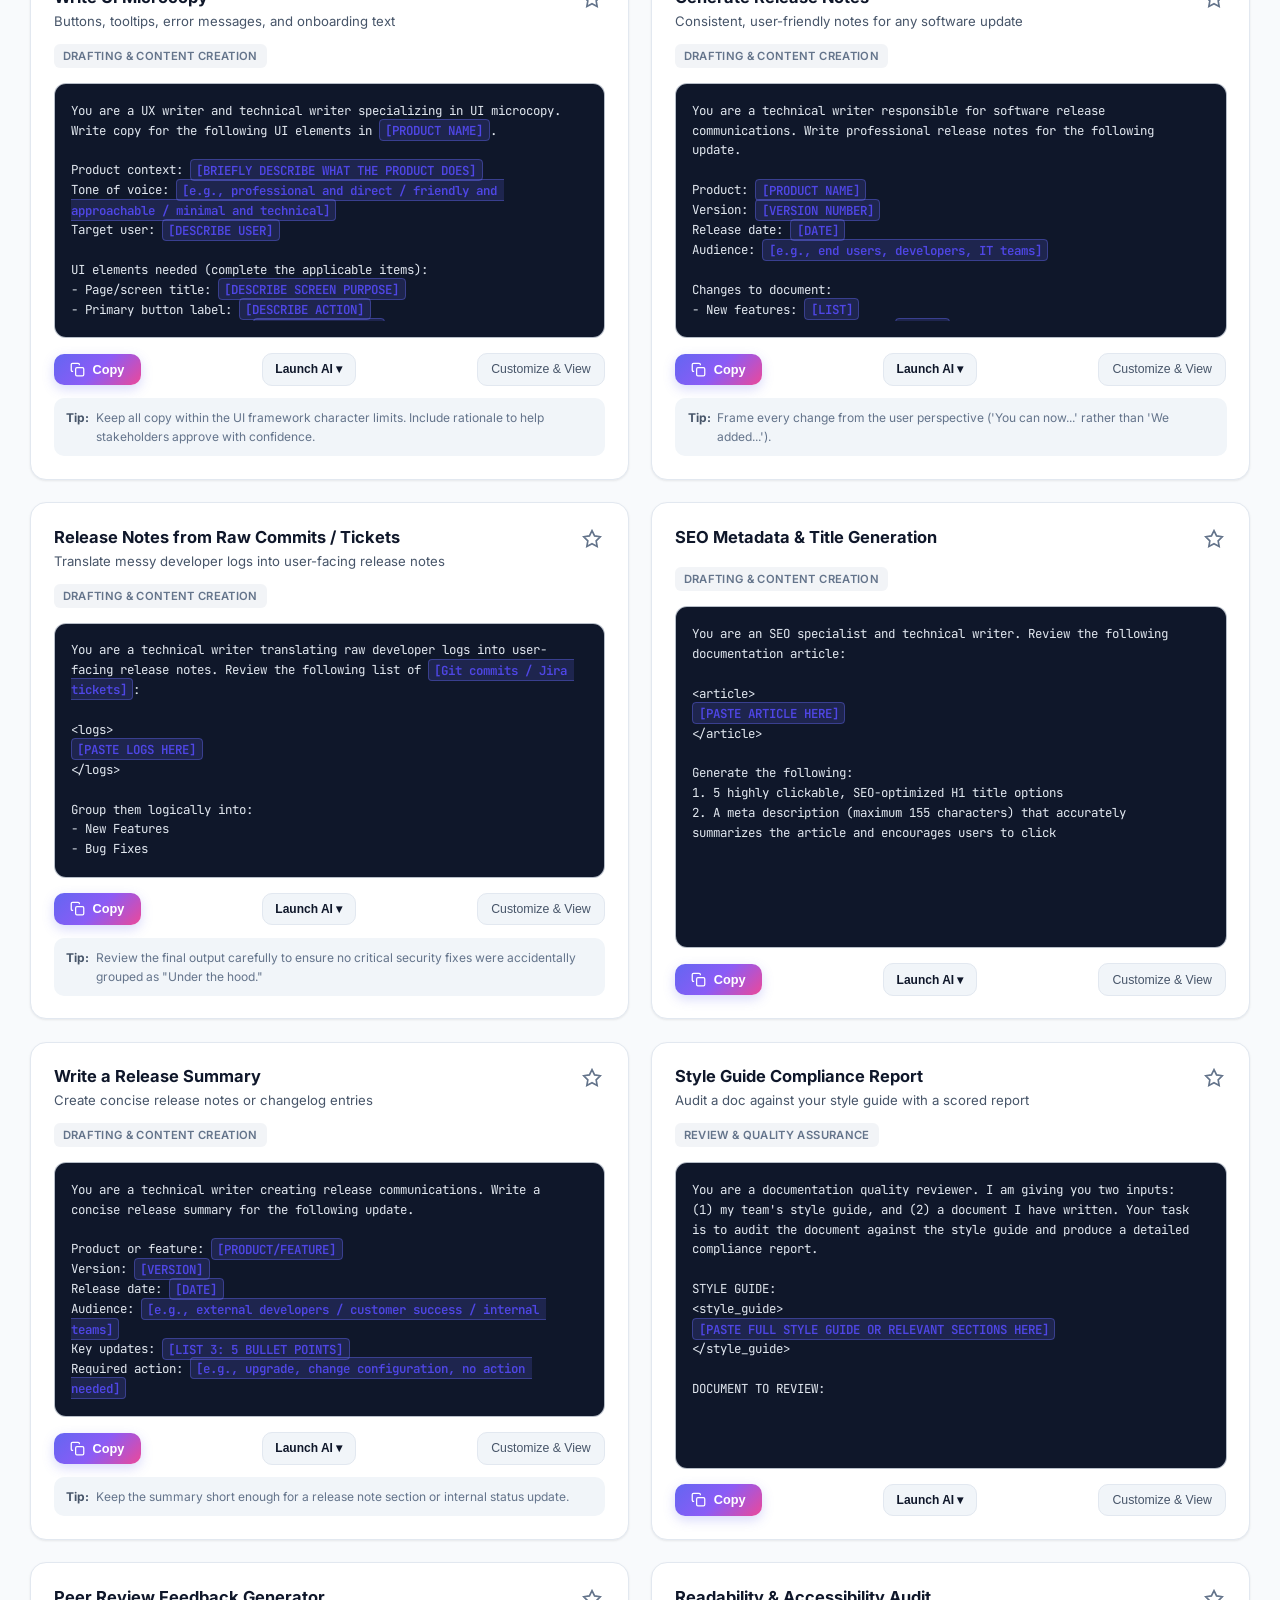
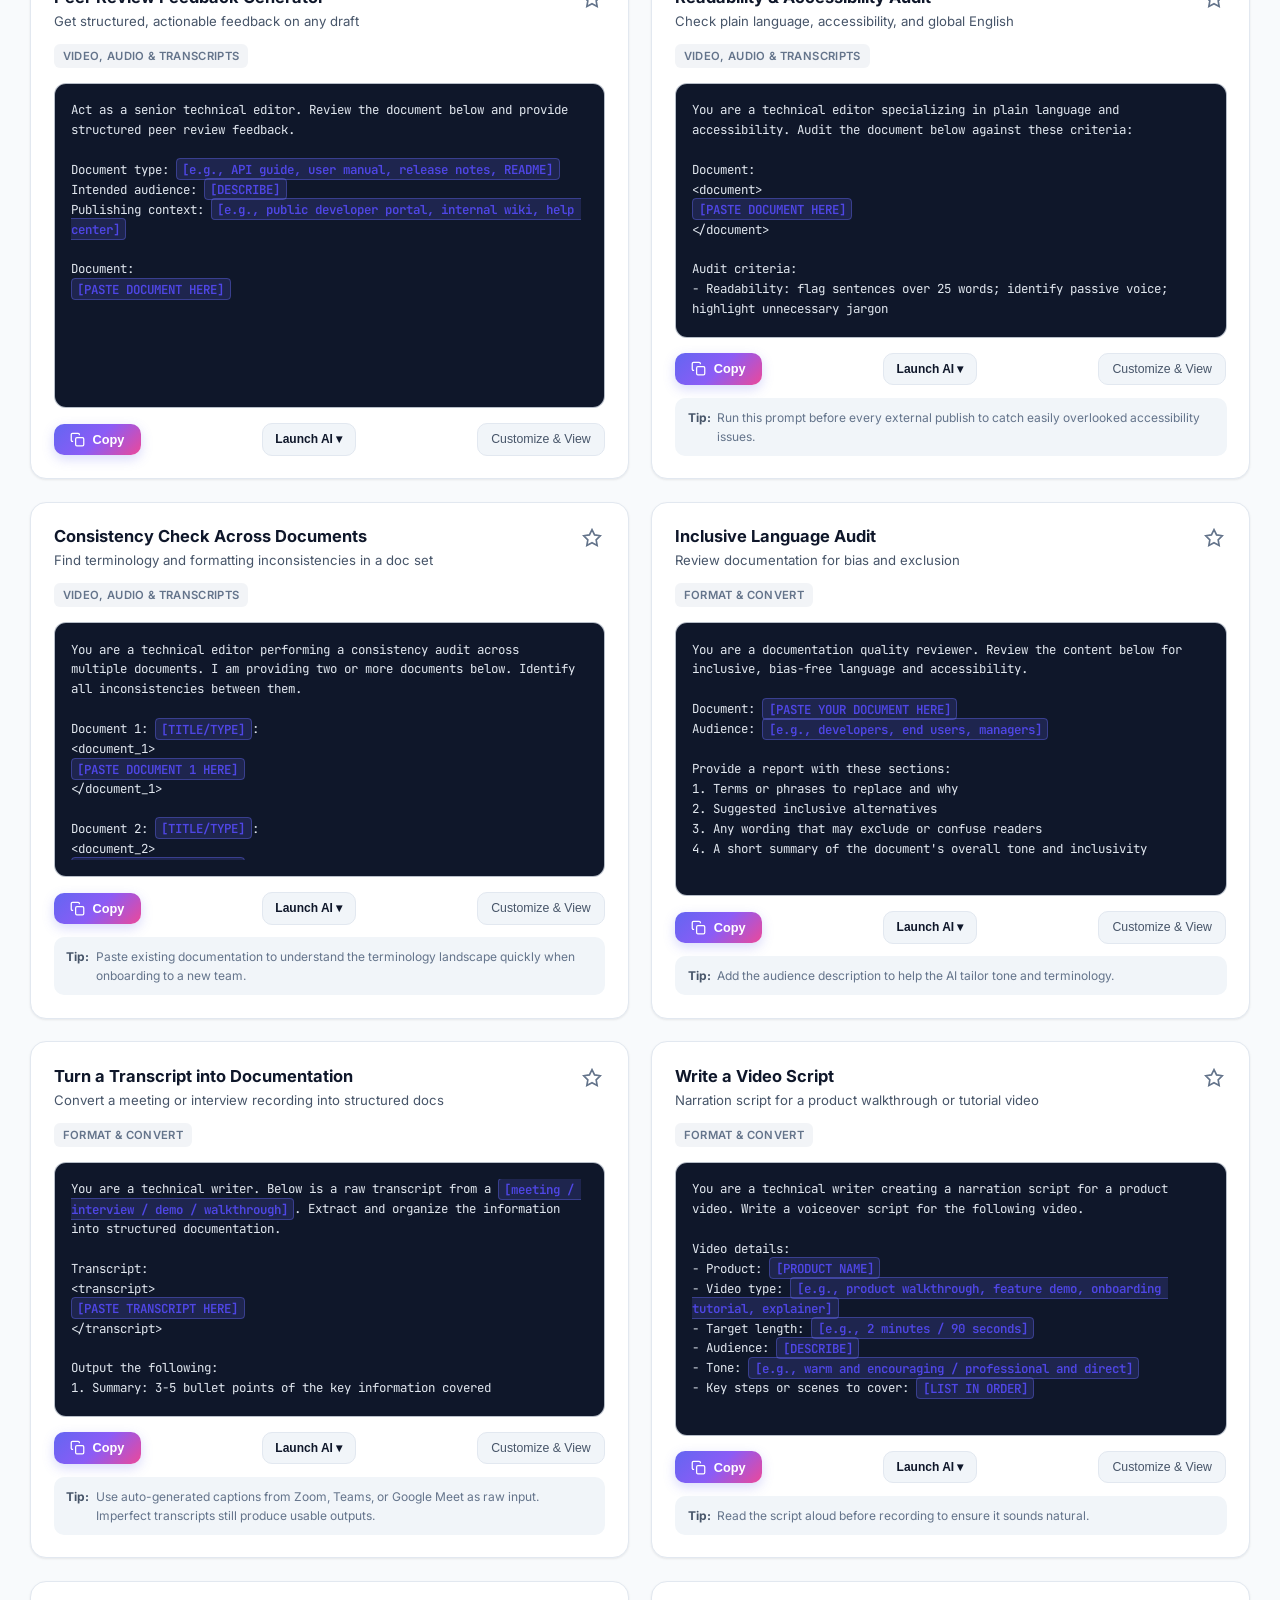
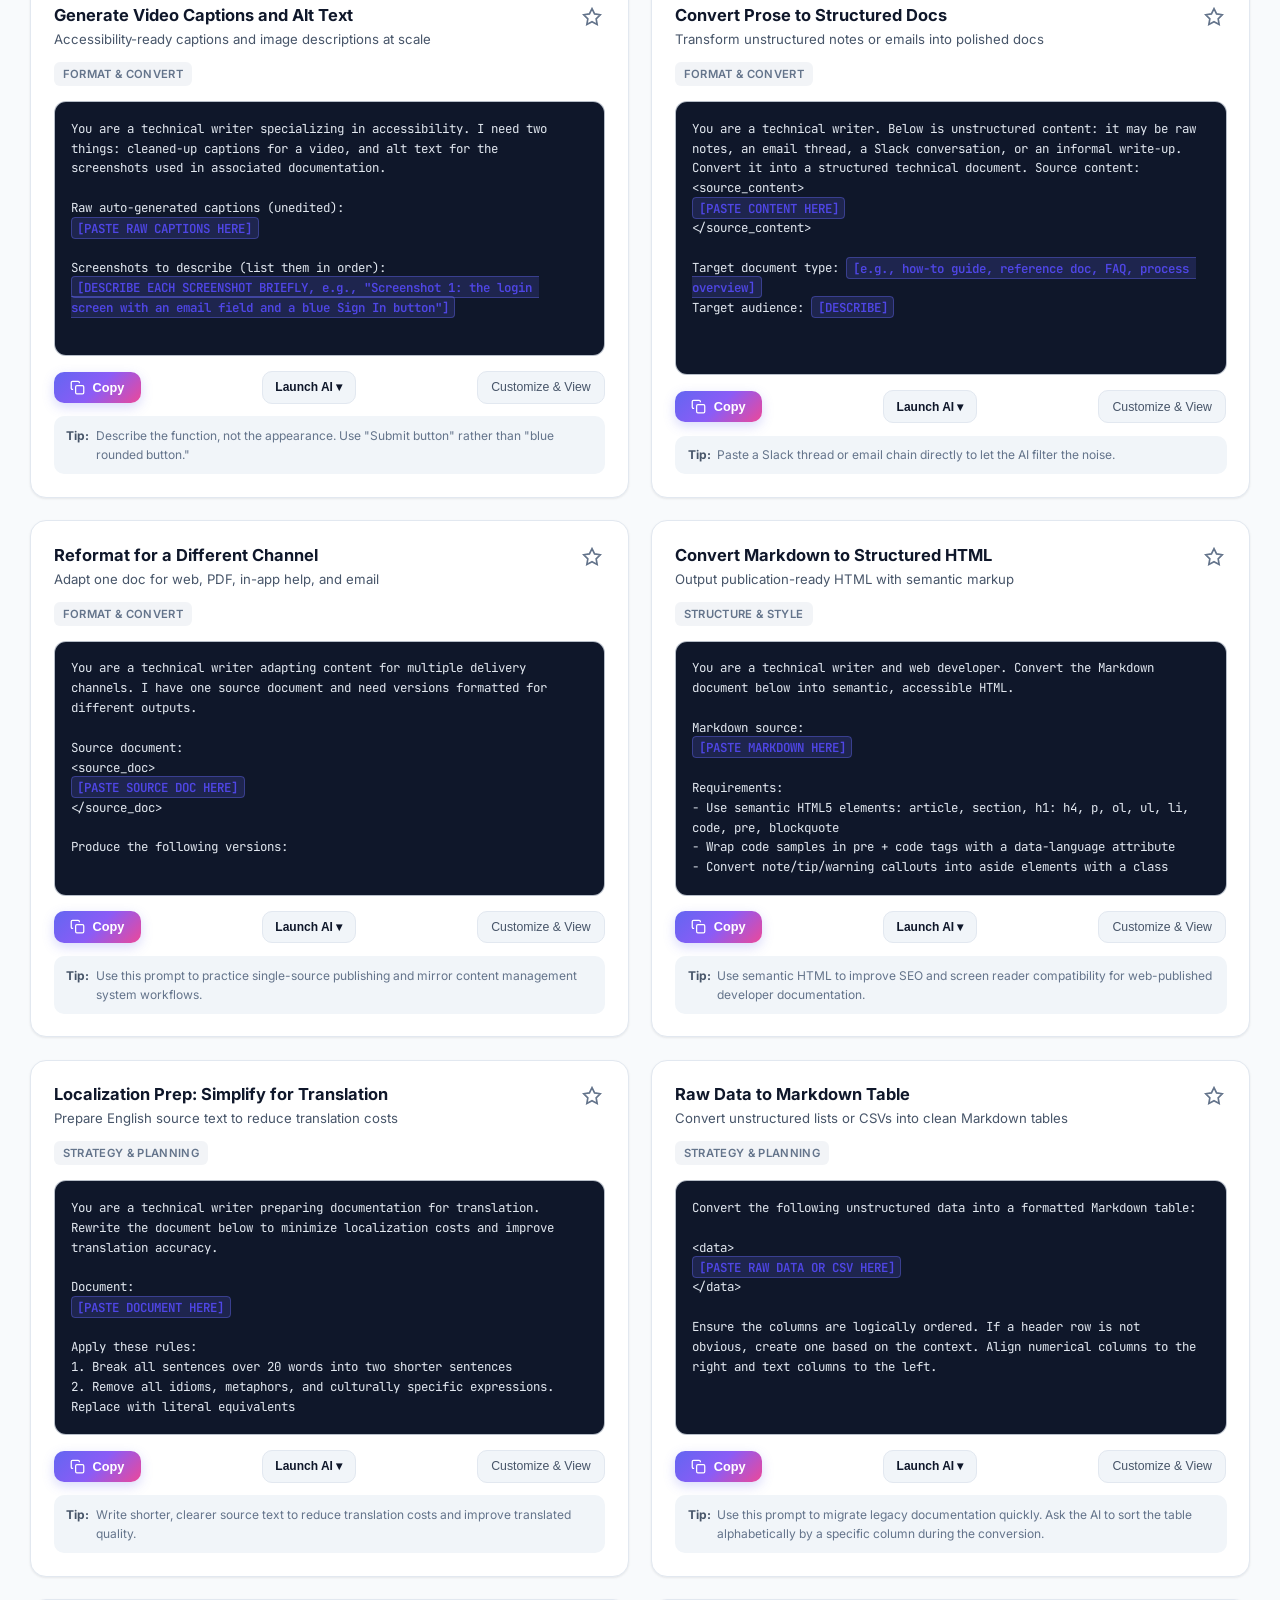
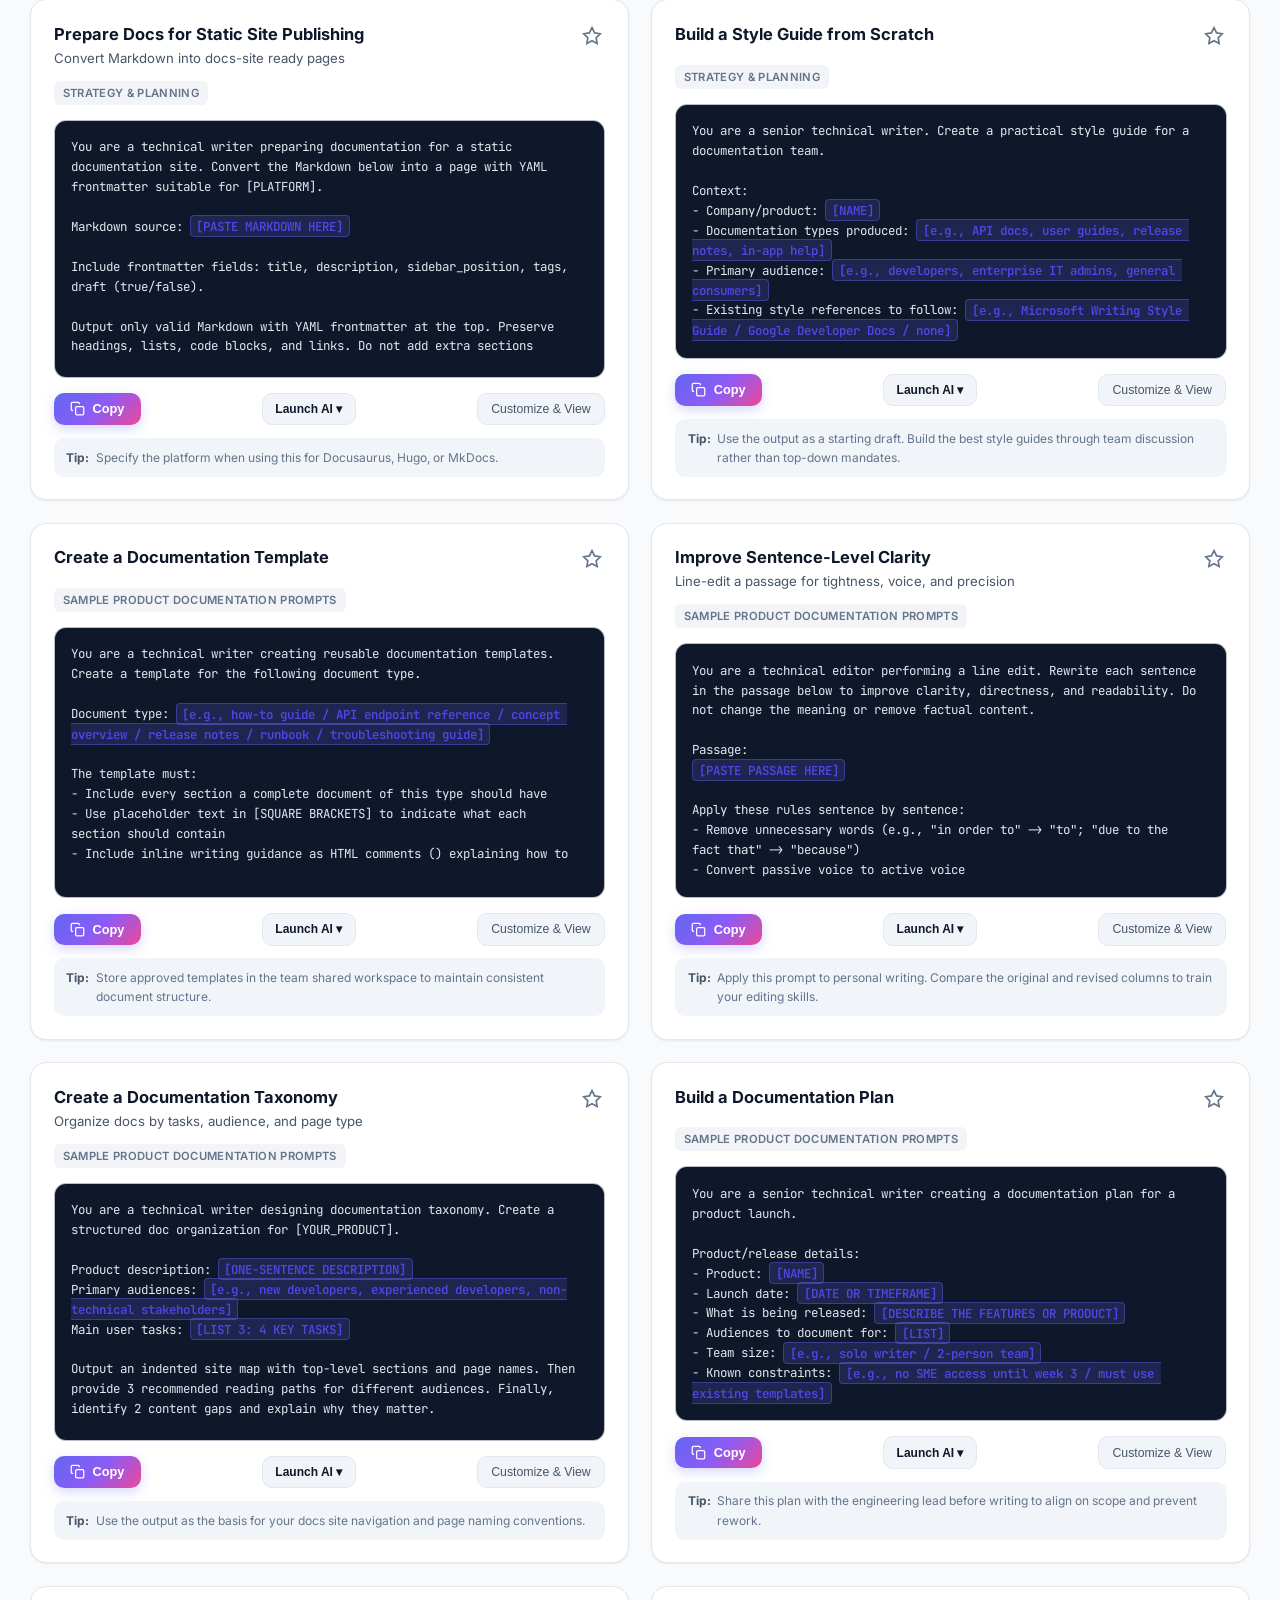
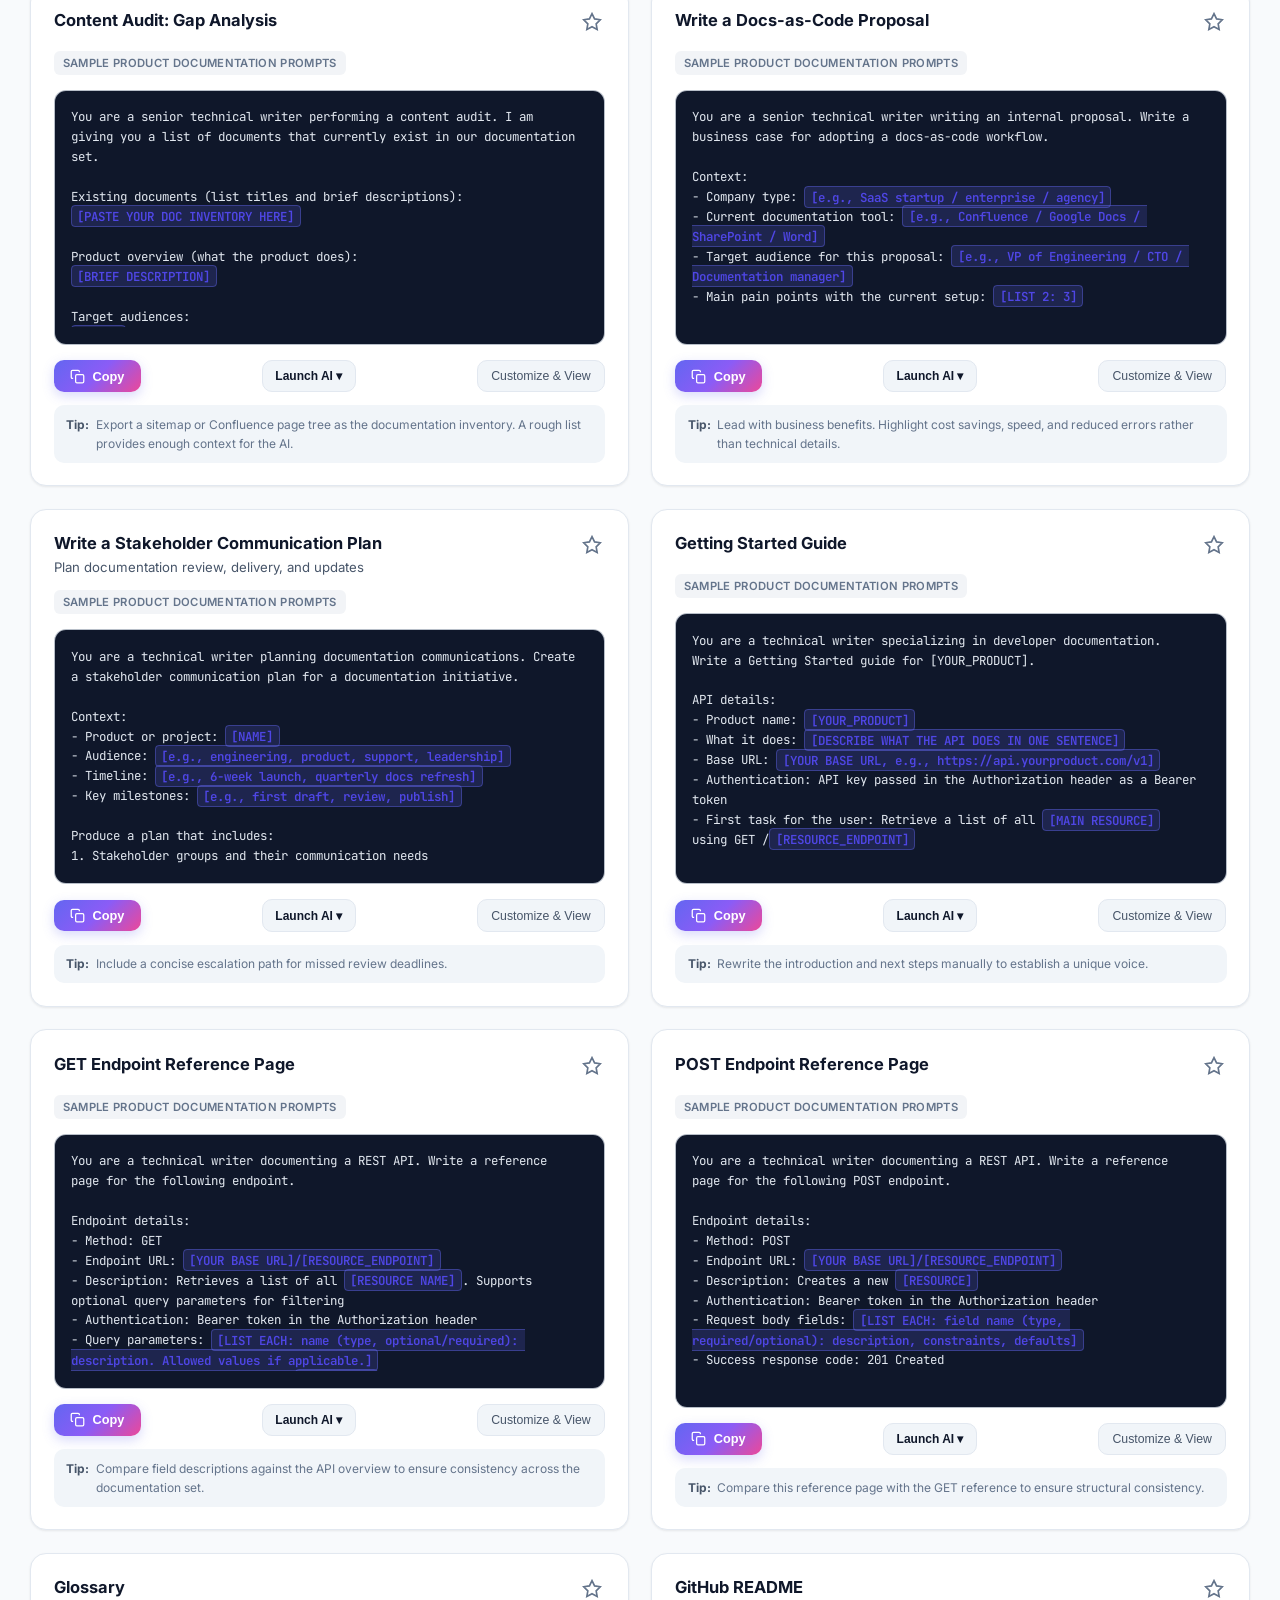
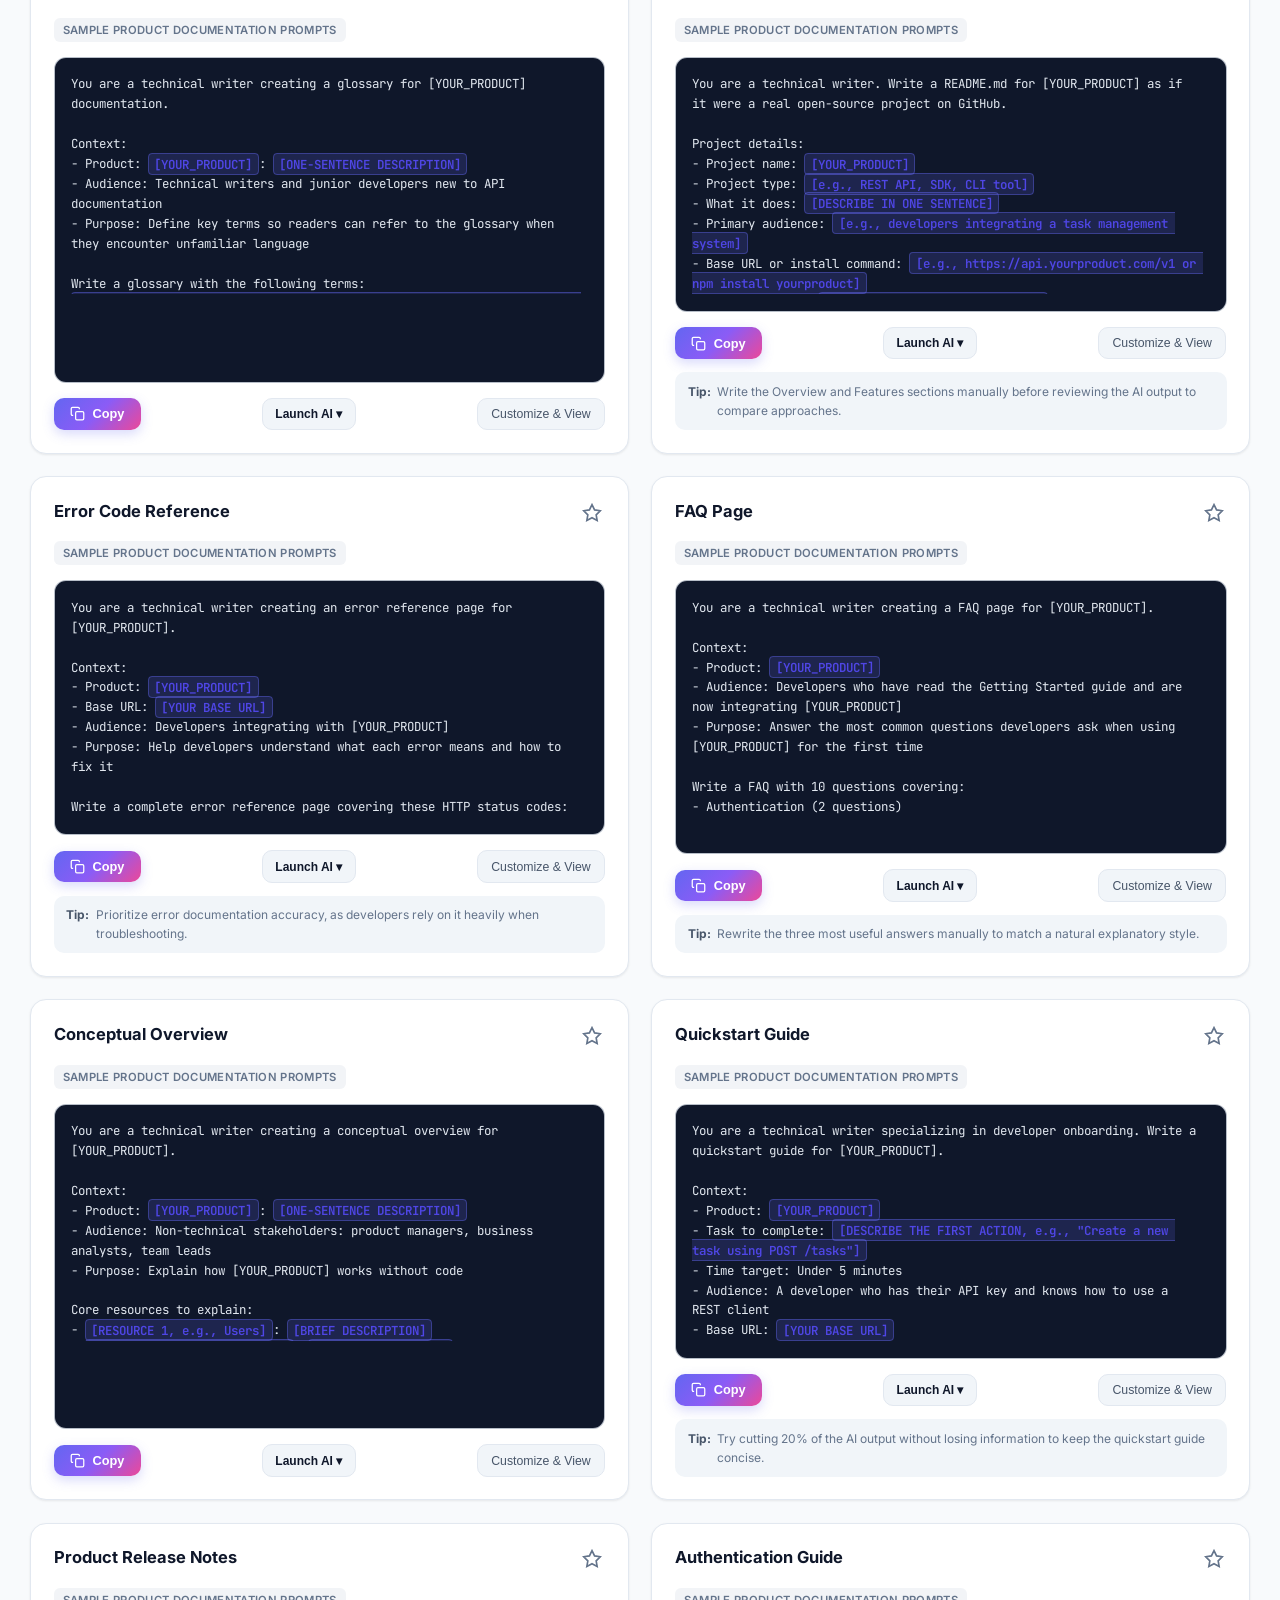
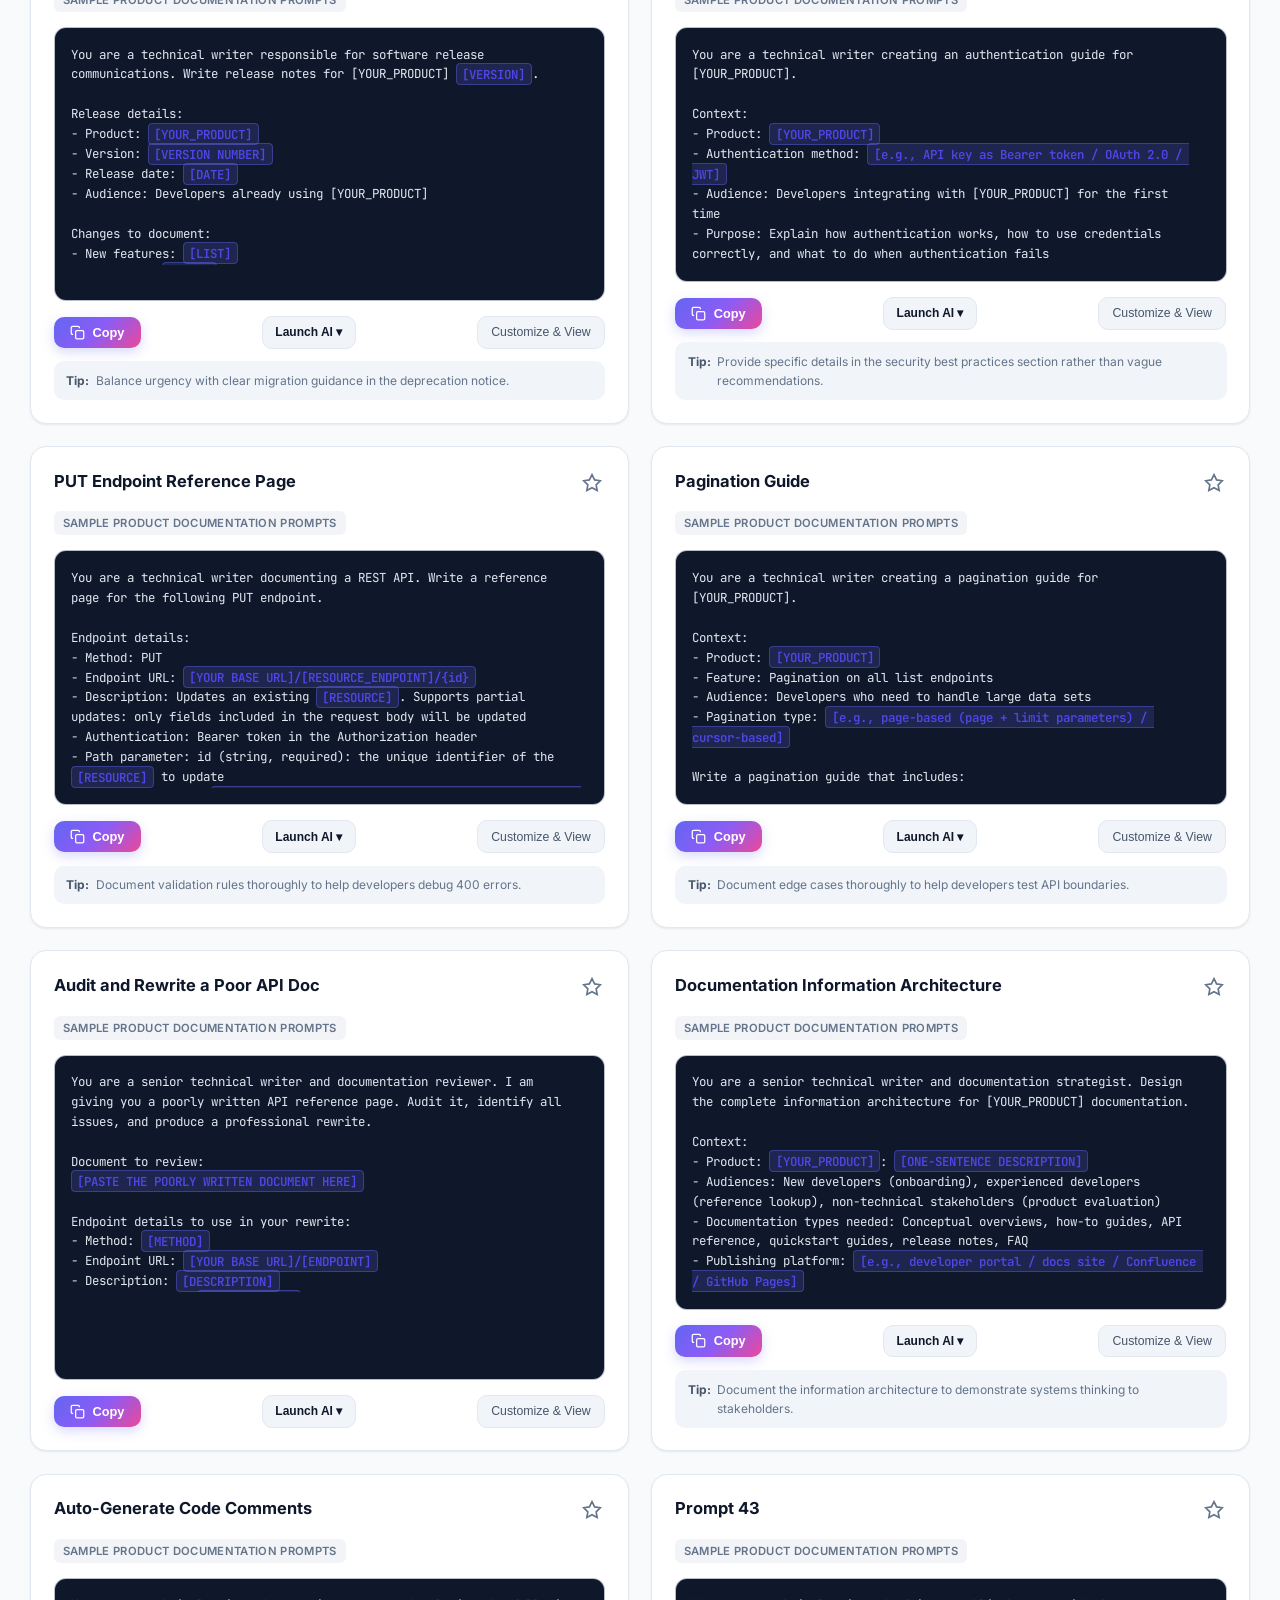
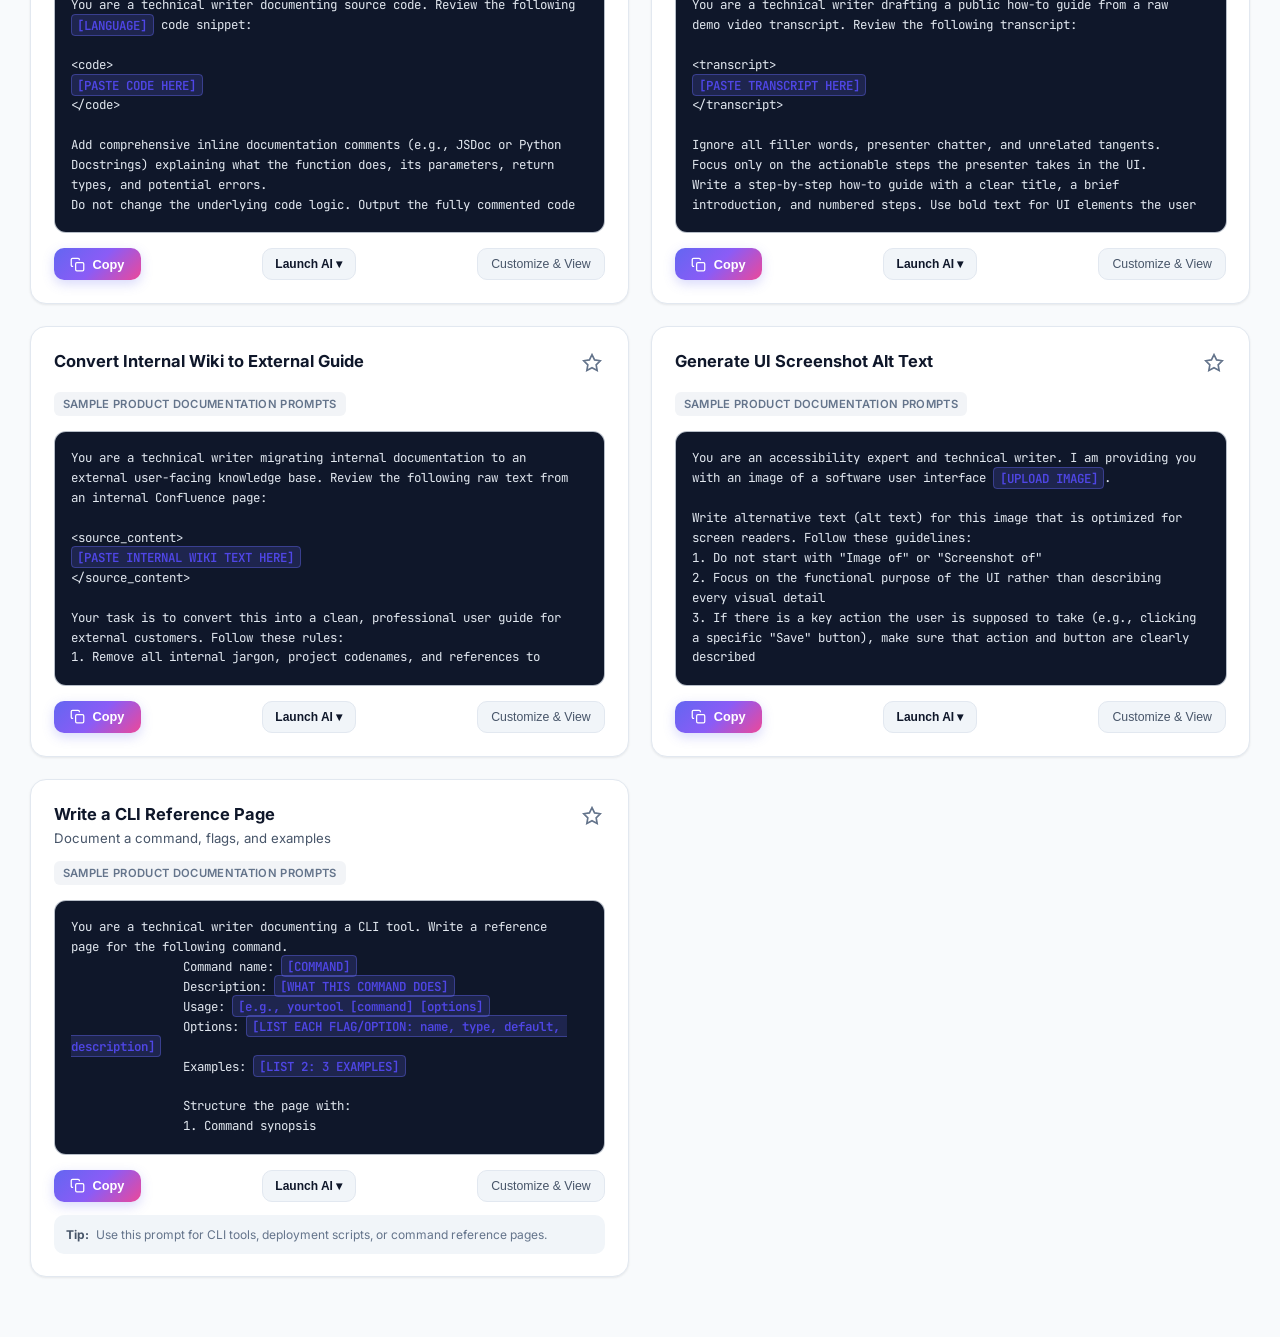
==== commit cb86bb2e: "Add live Visitor Counter to website header" ====
--- a/index.html
+++ b/index.html
@@ -41,6 +41,13 @@
 
       <!-- HEADER ACTIONS -->
       <div class="header-actions">
+        <div class="visitor-counter" id="visitorCounter" title="Total Visitor Visits">
+          <svg width="15" height="15" viewBox="0 0 24 24" fill="none" stroke="currentColor" stroke-width="2">
+            <path d="M1 12s4-8 11-8 11 8 11 8-4 8-11 8-11-8-11-8z"></path>
+            <circle cx="12" cy="12" r="3"></circle>
+          </svg>
+          <span id="visitorCountVal">...</span>
+        </div>
         <button id="releaseNotesBtn" class="btn-release-notes" title="View Release Notes">
           🚀 Release Notes
         </button>
--- a/style.css
+++ b/style.css
@@ -158,6 +158,25 @@
 .btn-release-notes:hover {
   background: var(--bg-subtle);
   border-color: #6366f1;
+  color: #6366f1;
+}
+
+/* Visitor Counter Badge */
+.visitor-counter {
+  display: inline-flex;
+  align-items: center;
+  gap: 0.4rem;
+  padding: 0.45rem 0.85rem;
+  border-radius: 10px;
+  border: 1px solid var(--border-color);
+  background: var(--bg-card);
+  color: var(--text-main);
+  font-size: 0.82rem;
+  font-weight: 600;
+  white-space: nowrap;
+}
+
+.visitor-counter svg {
   color: #6366f1;
 }
 
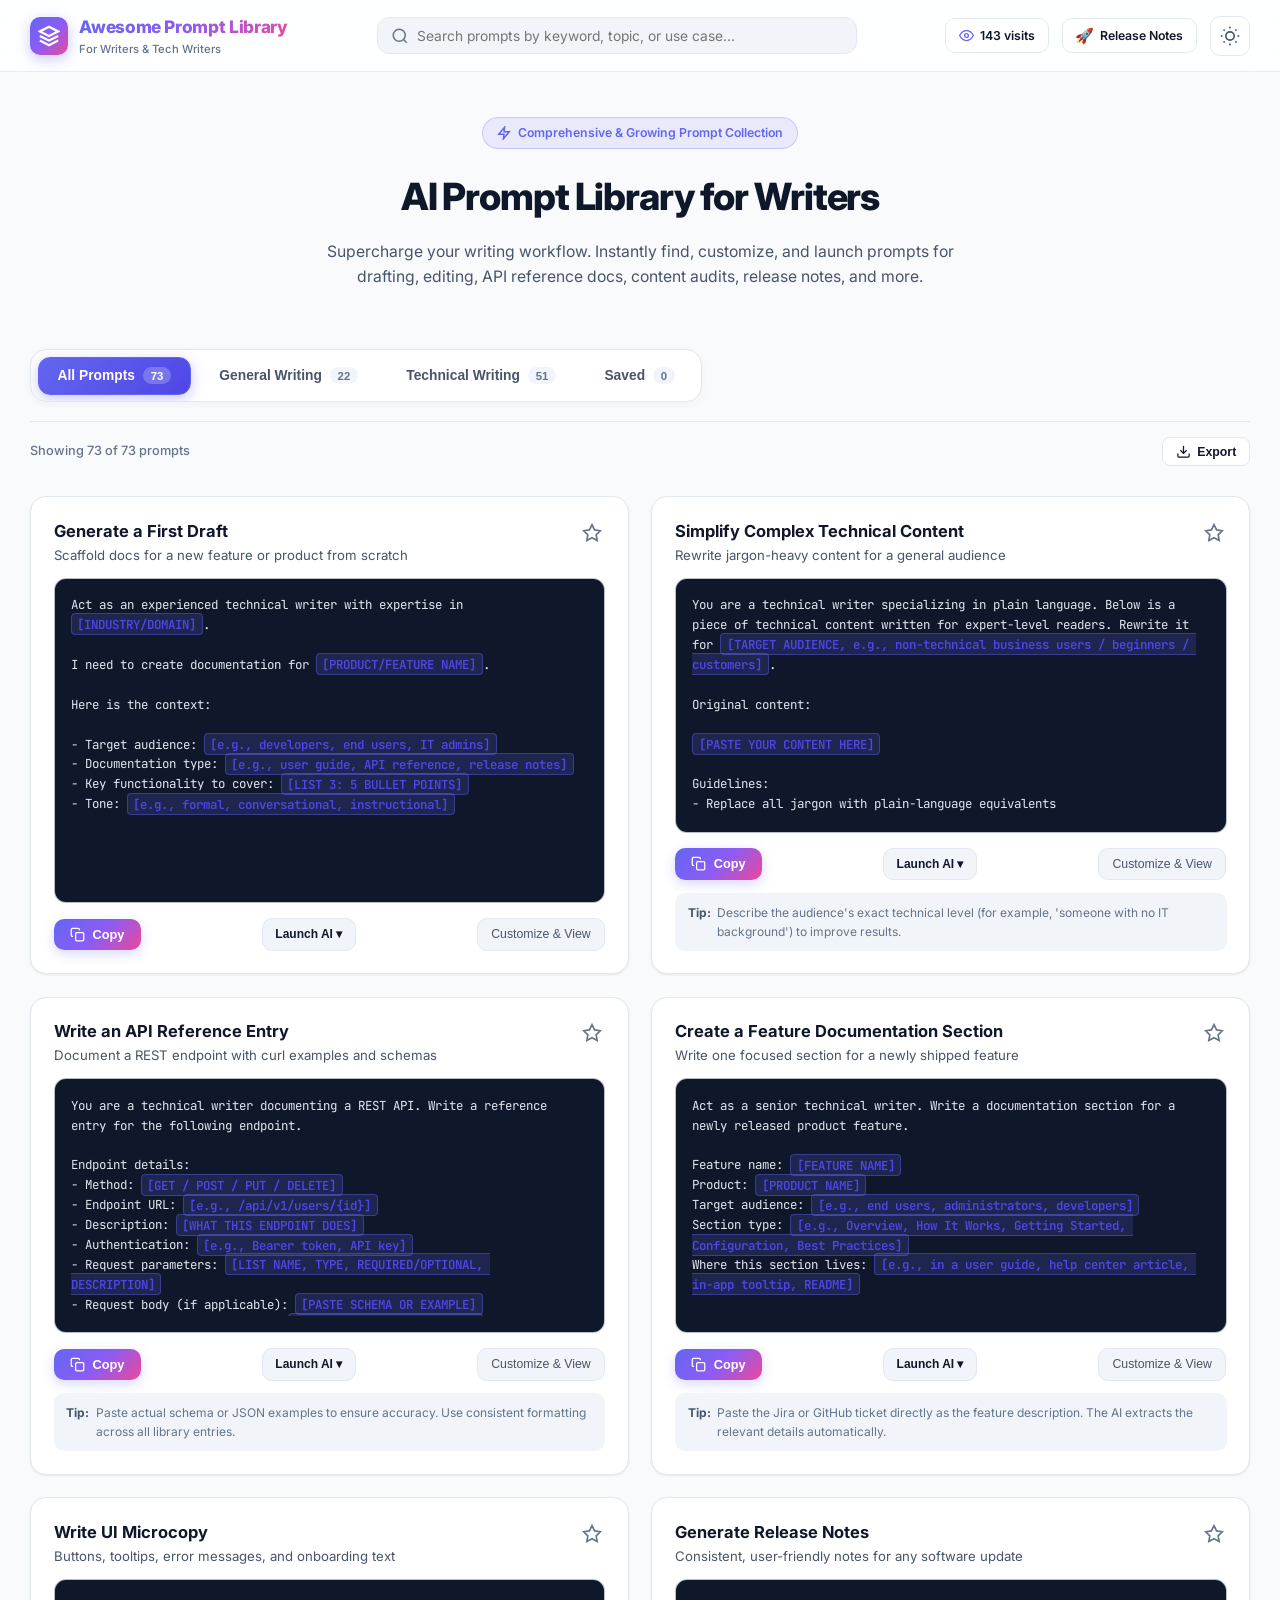
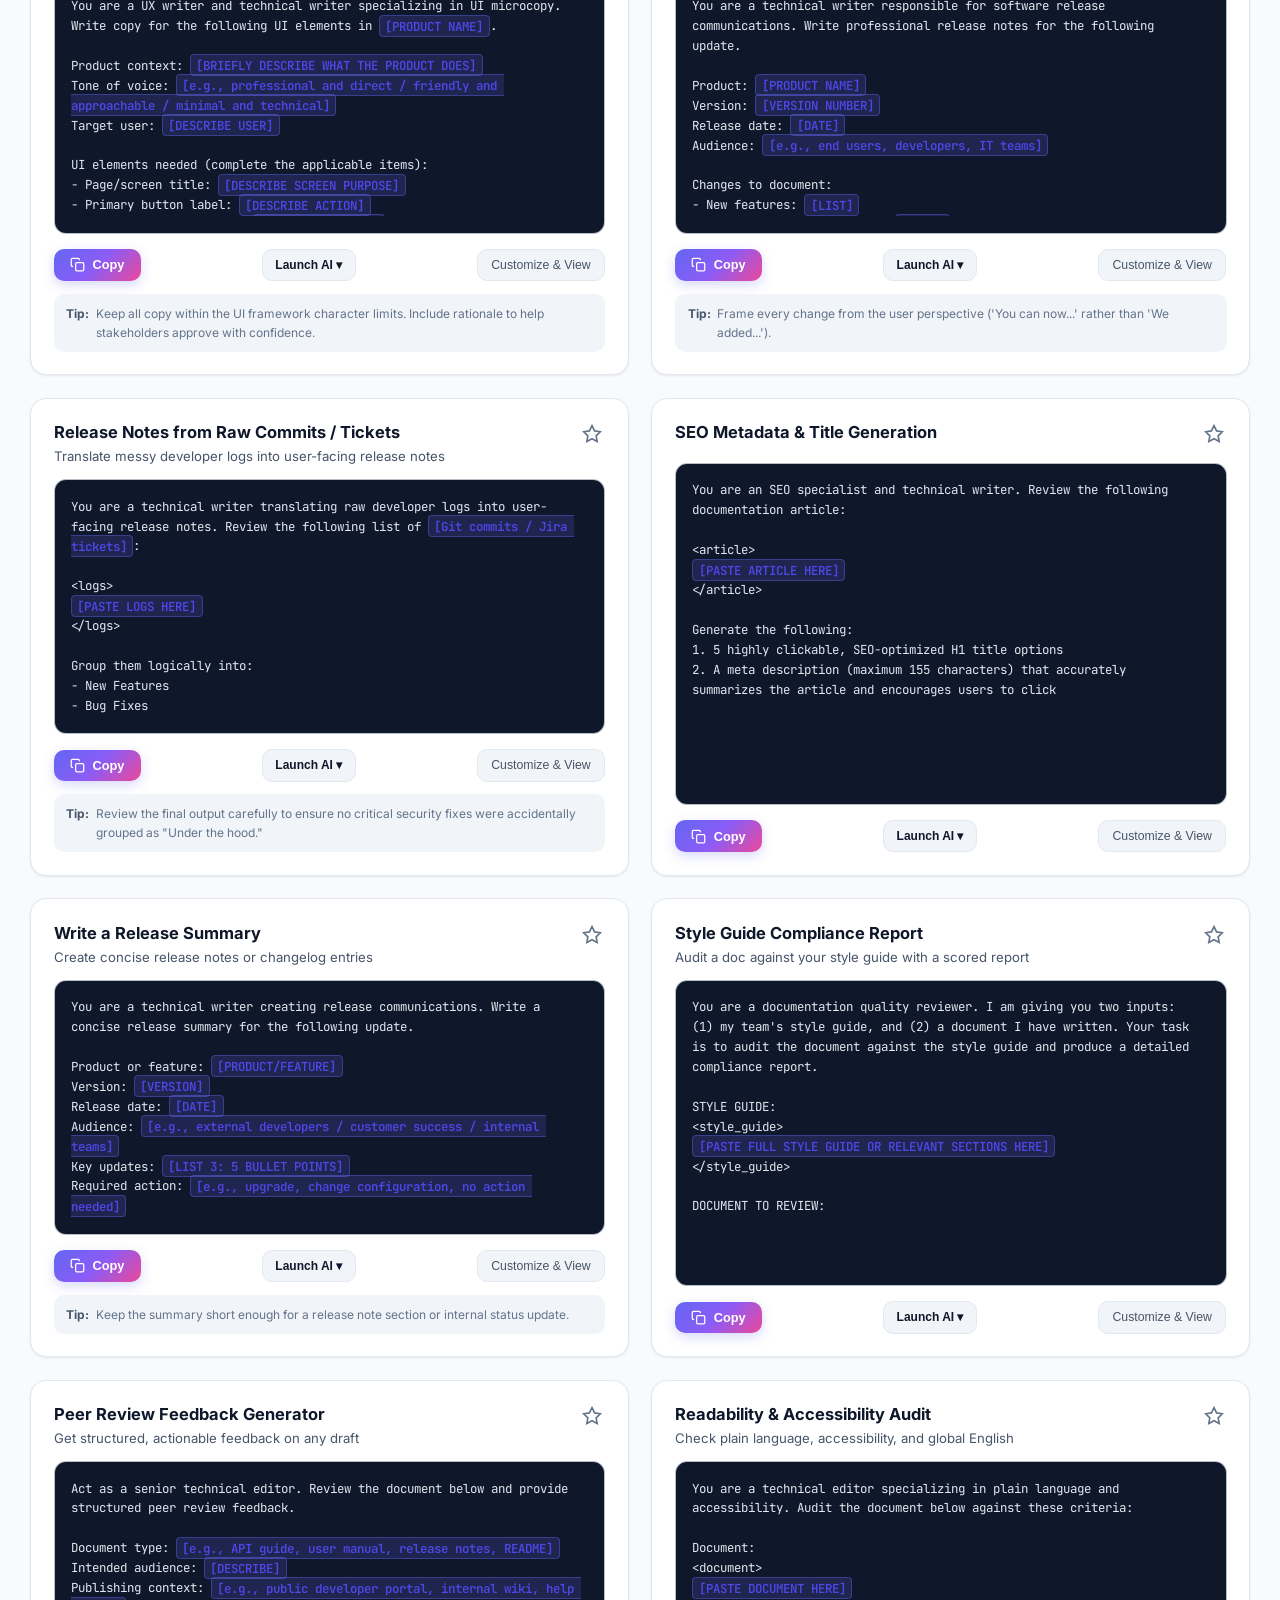
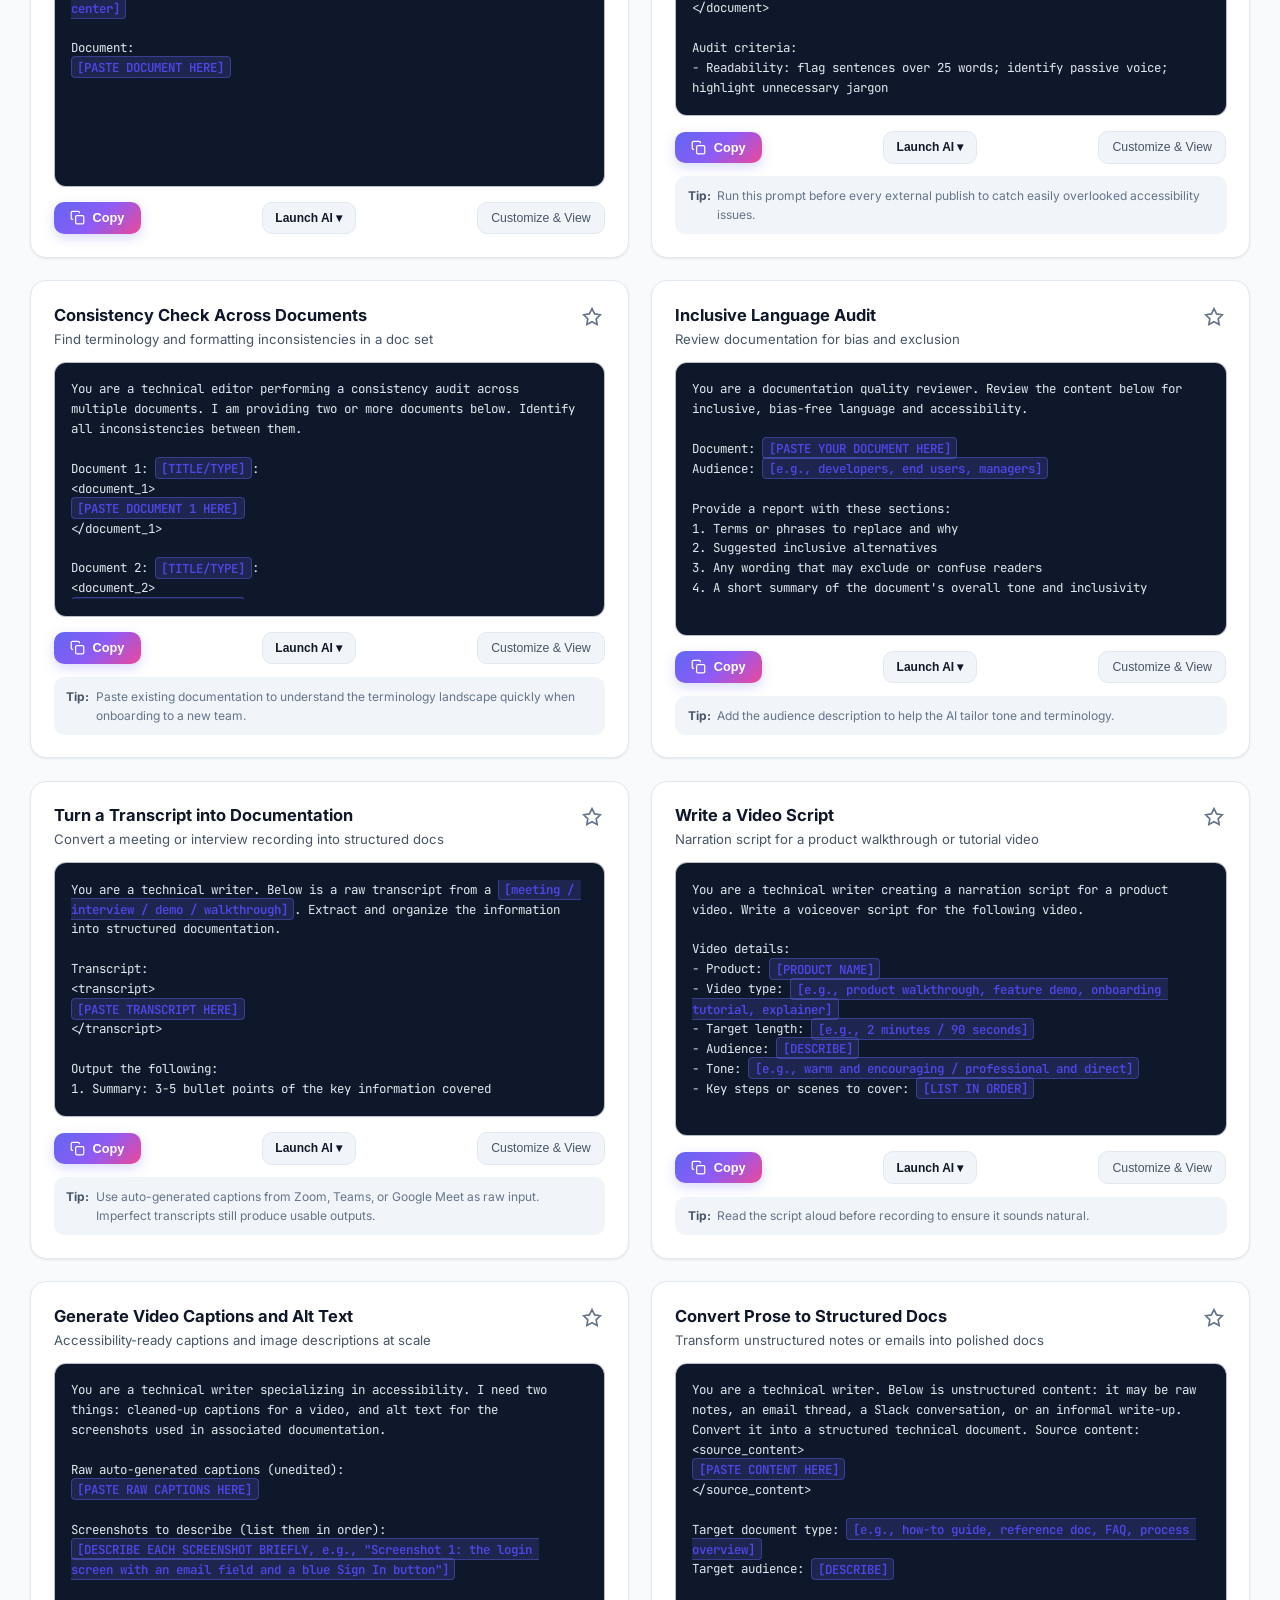
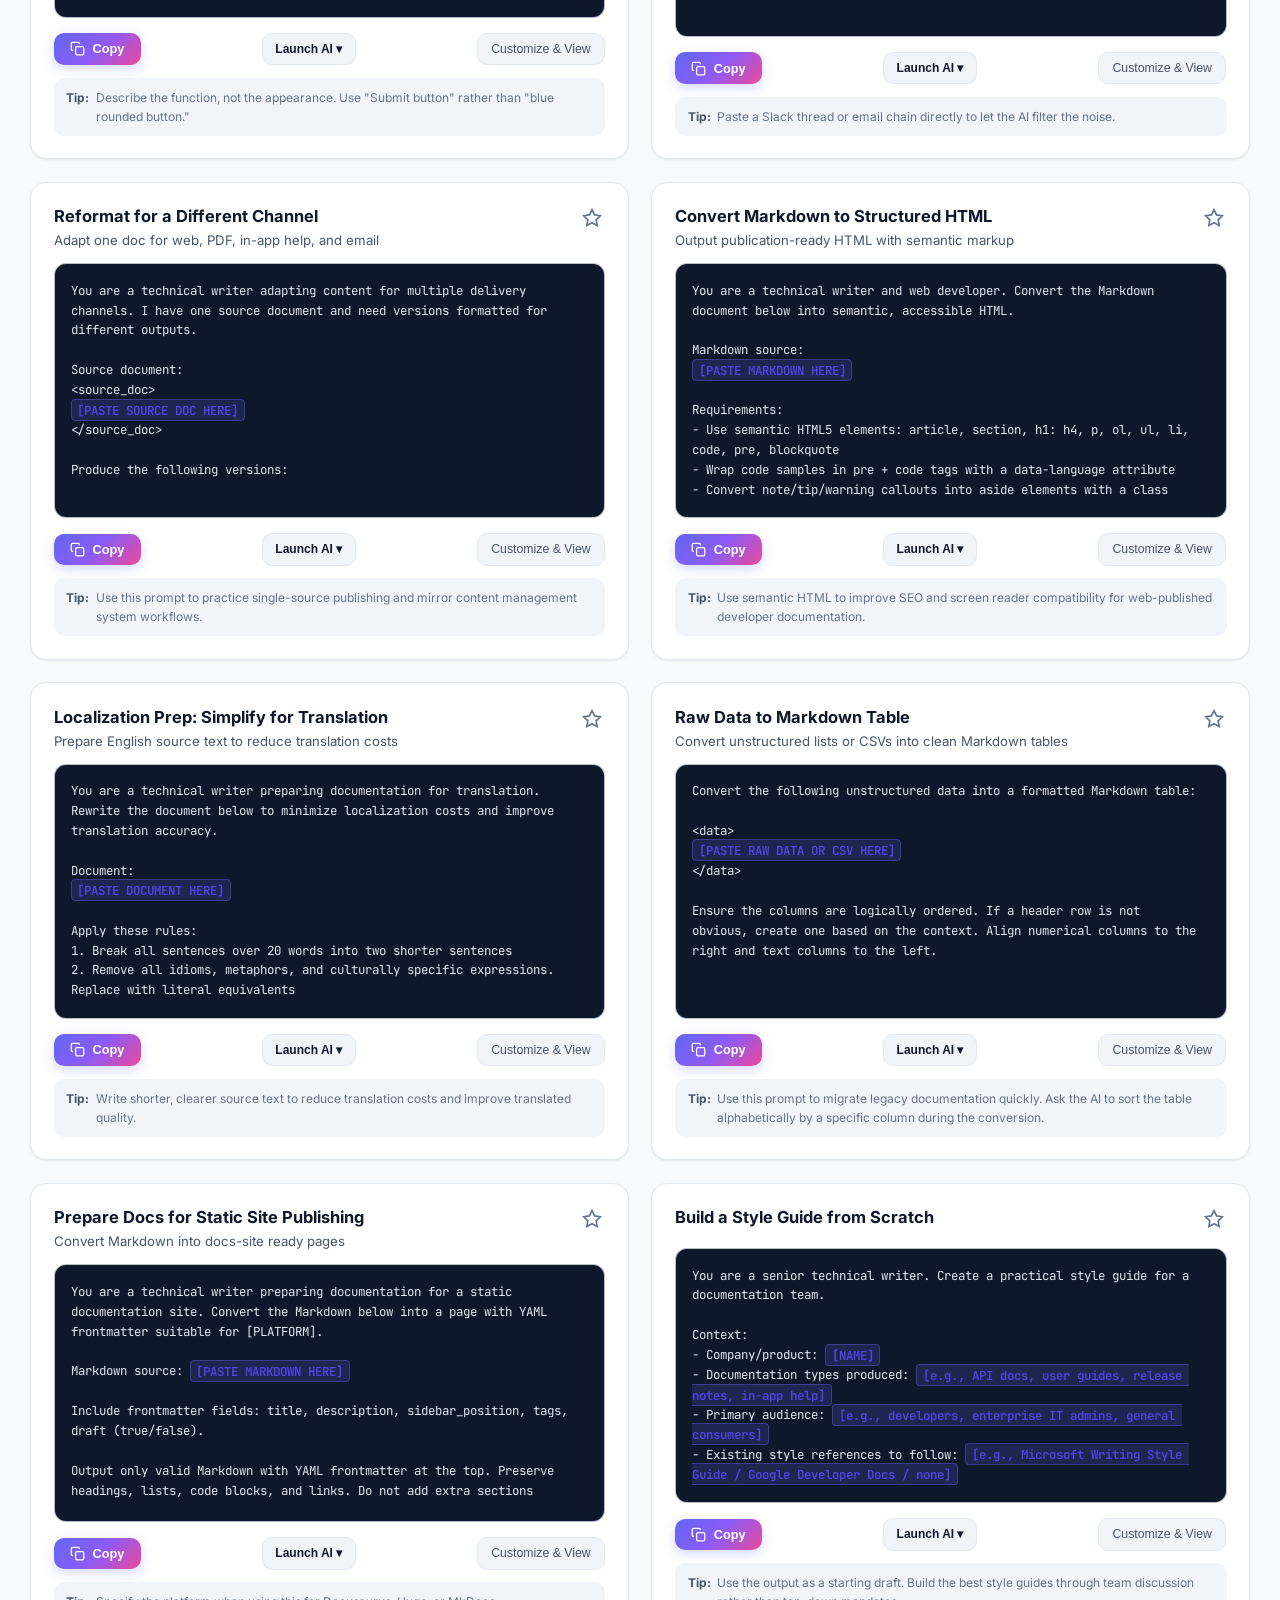
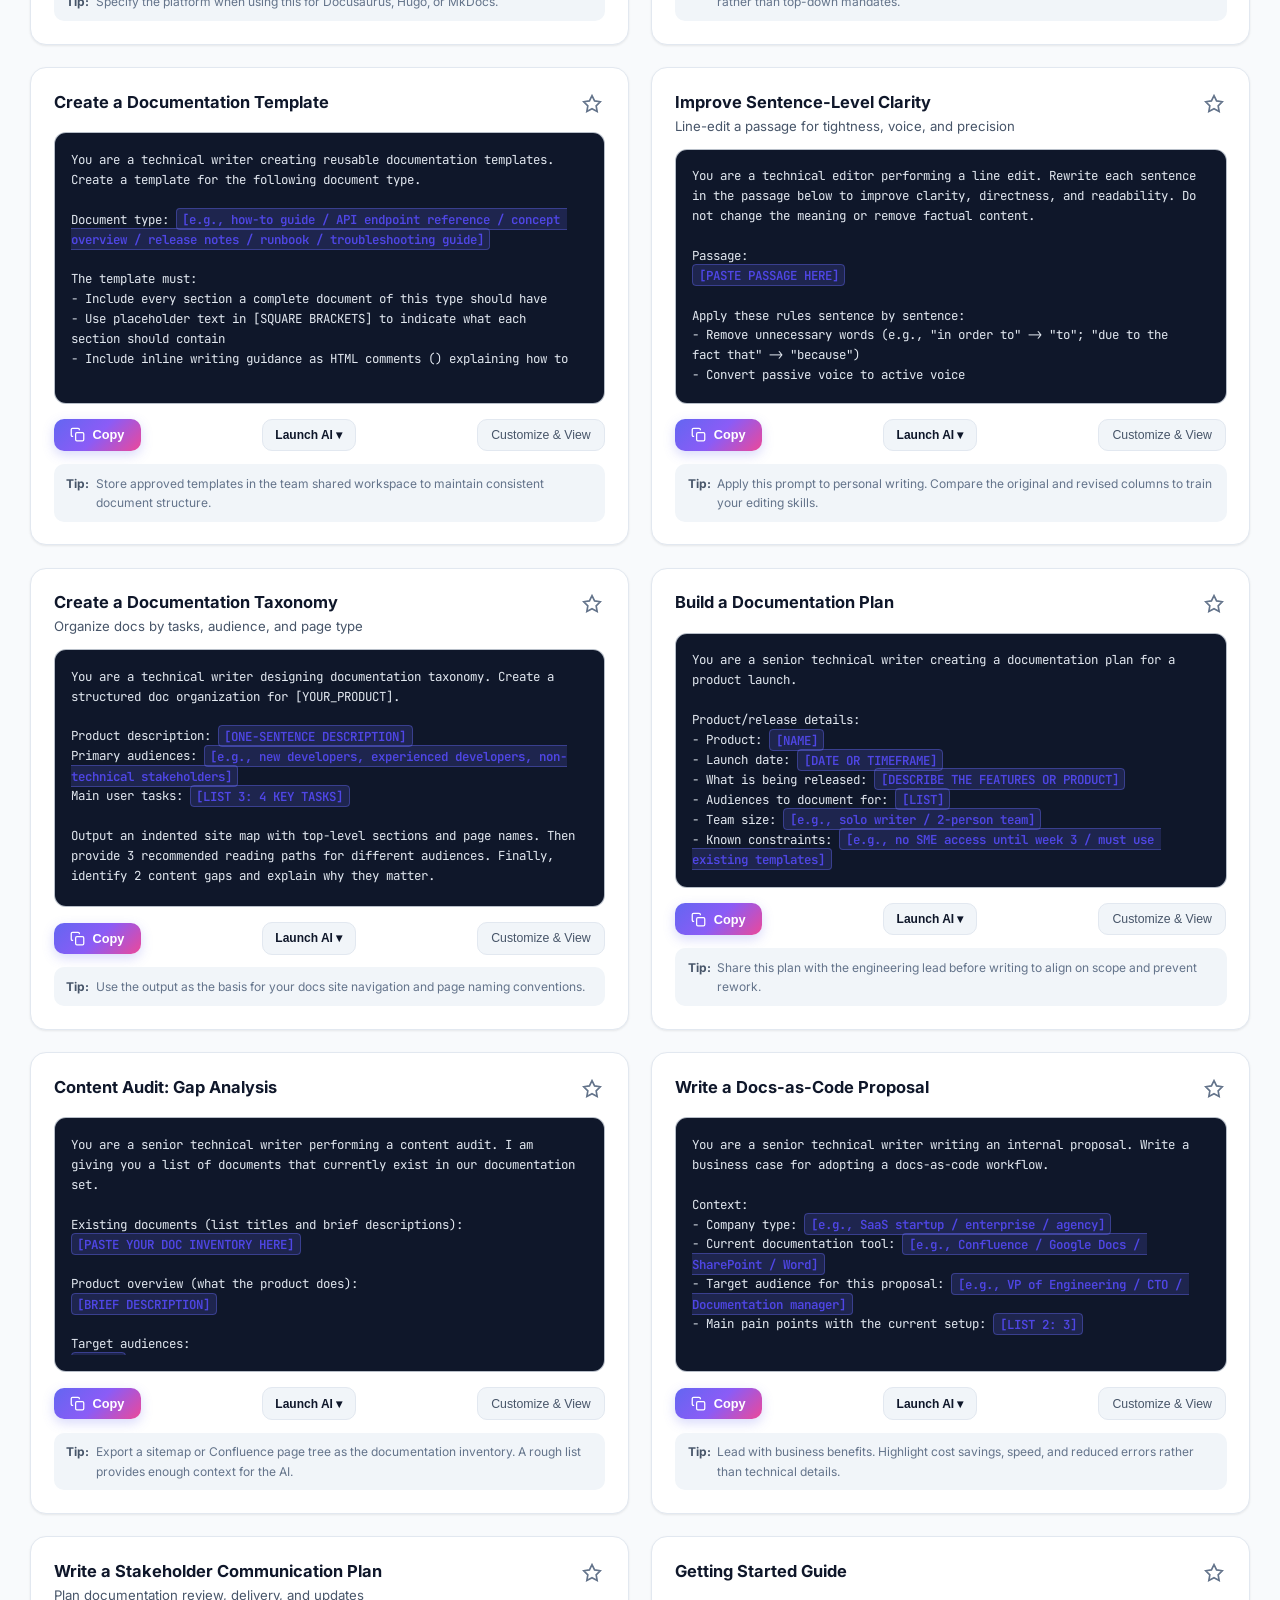
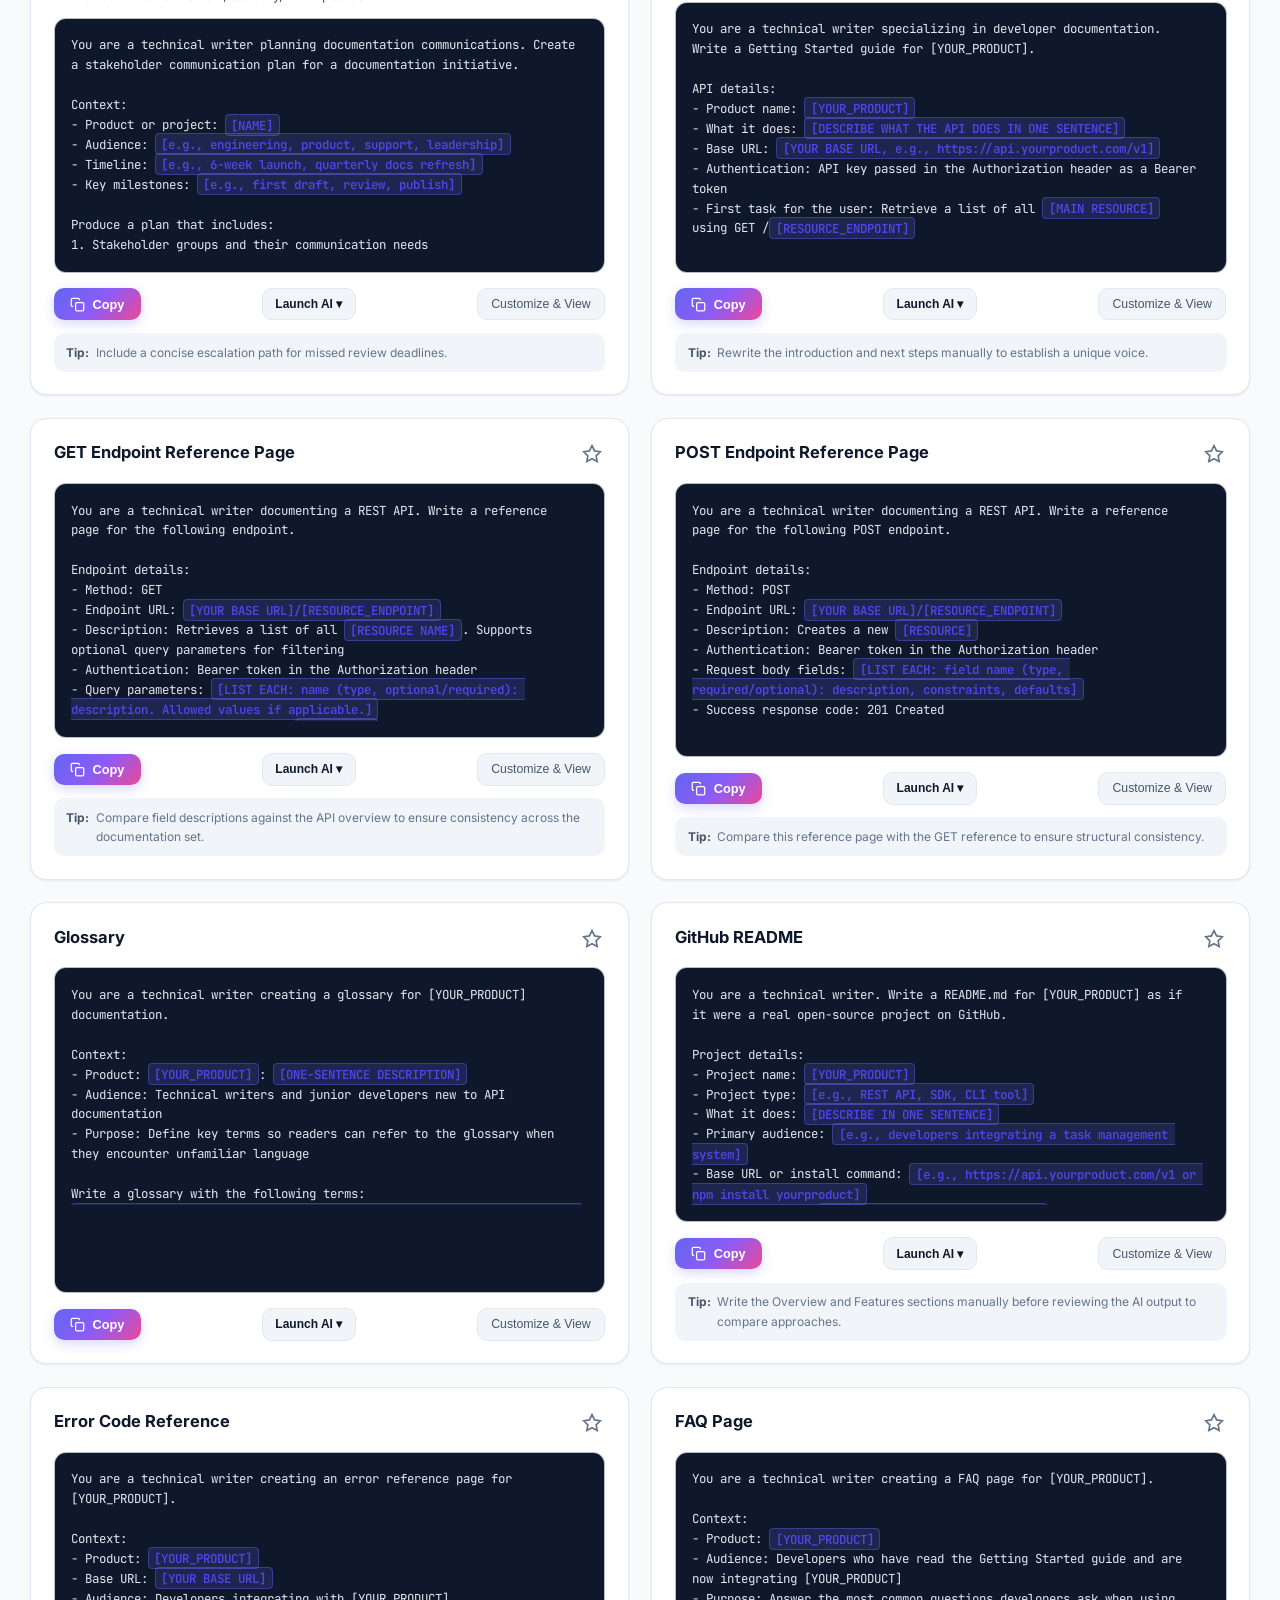
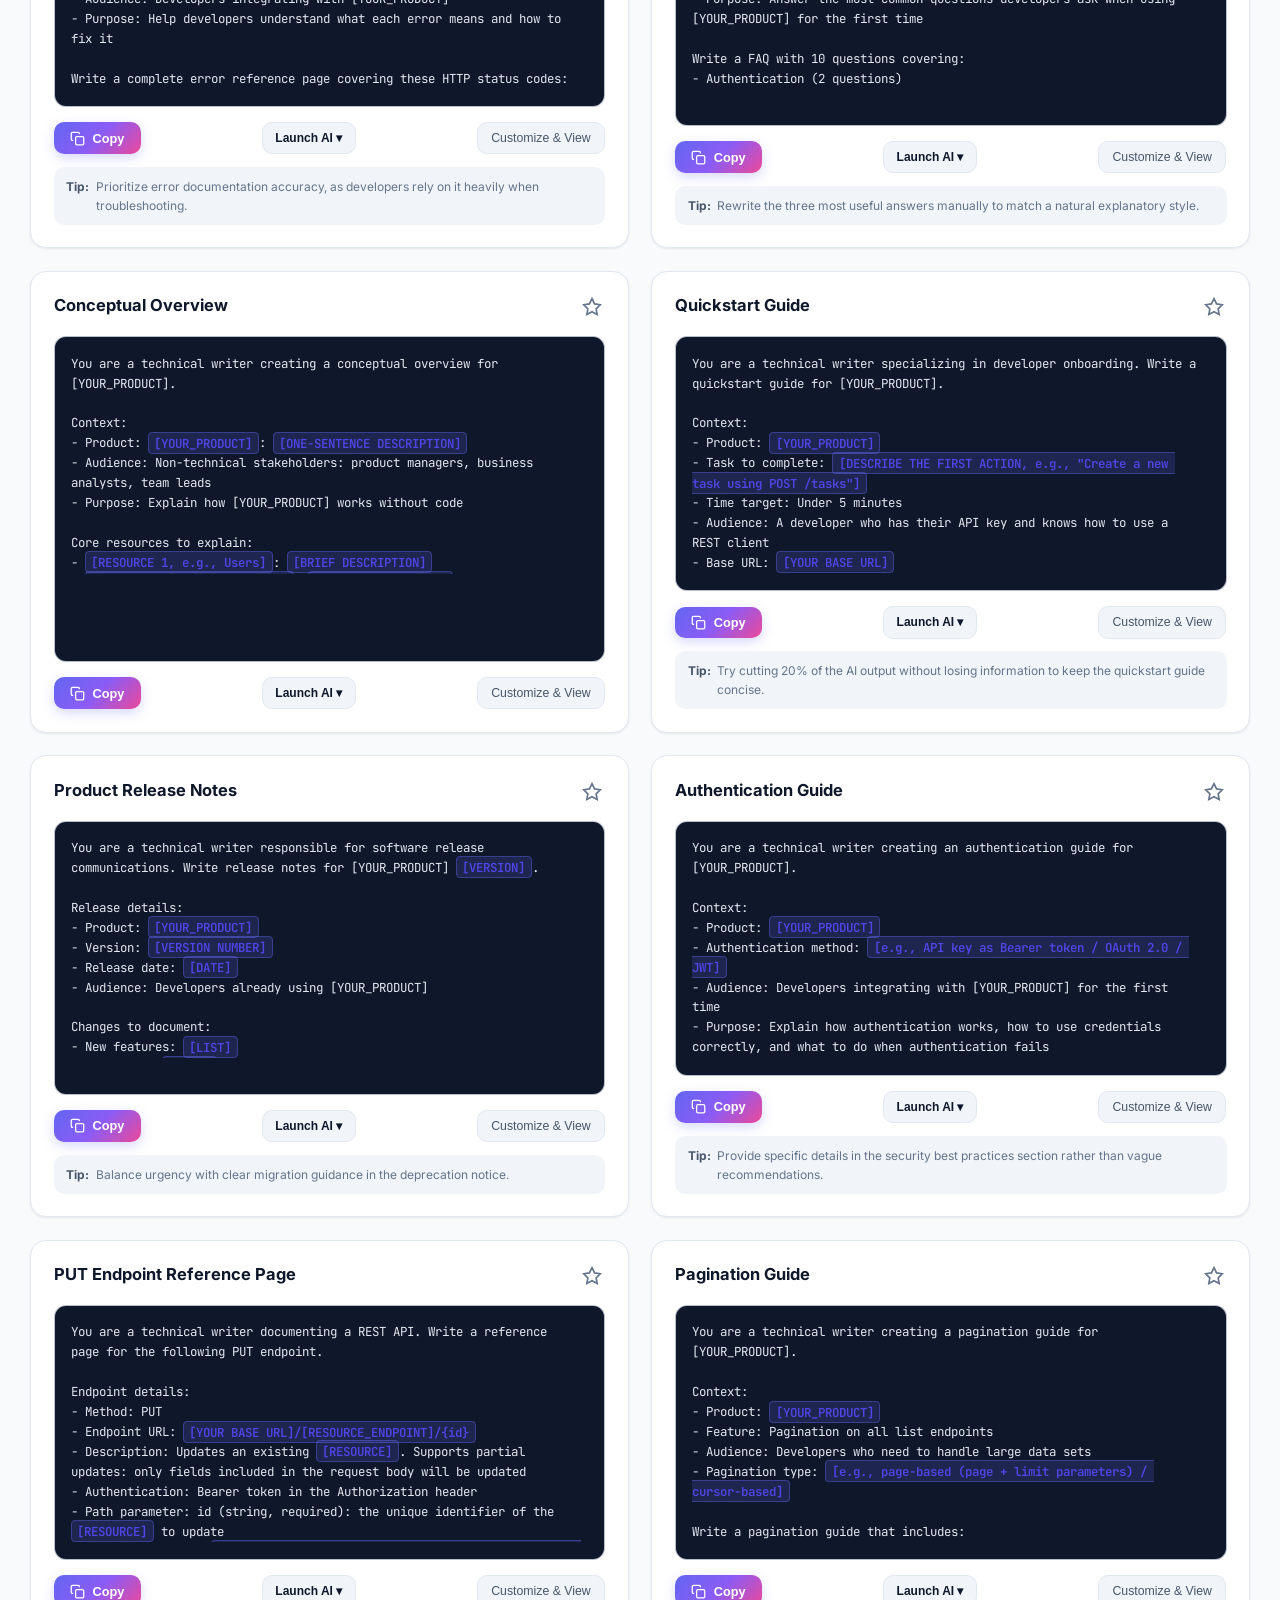
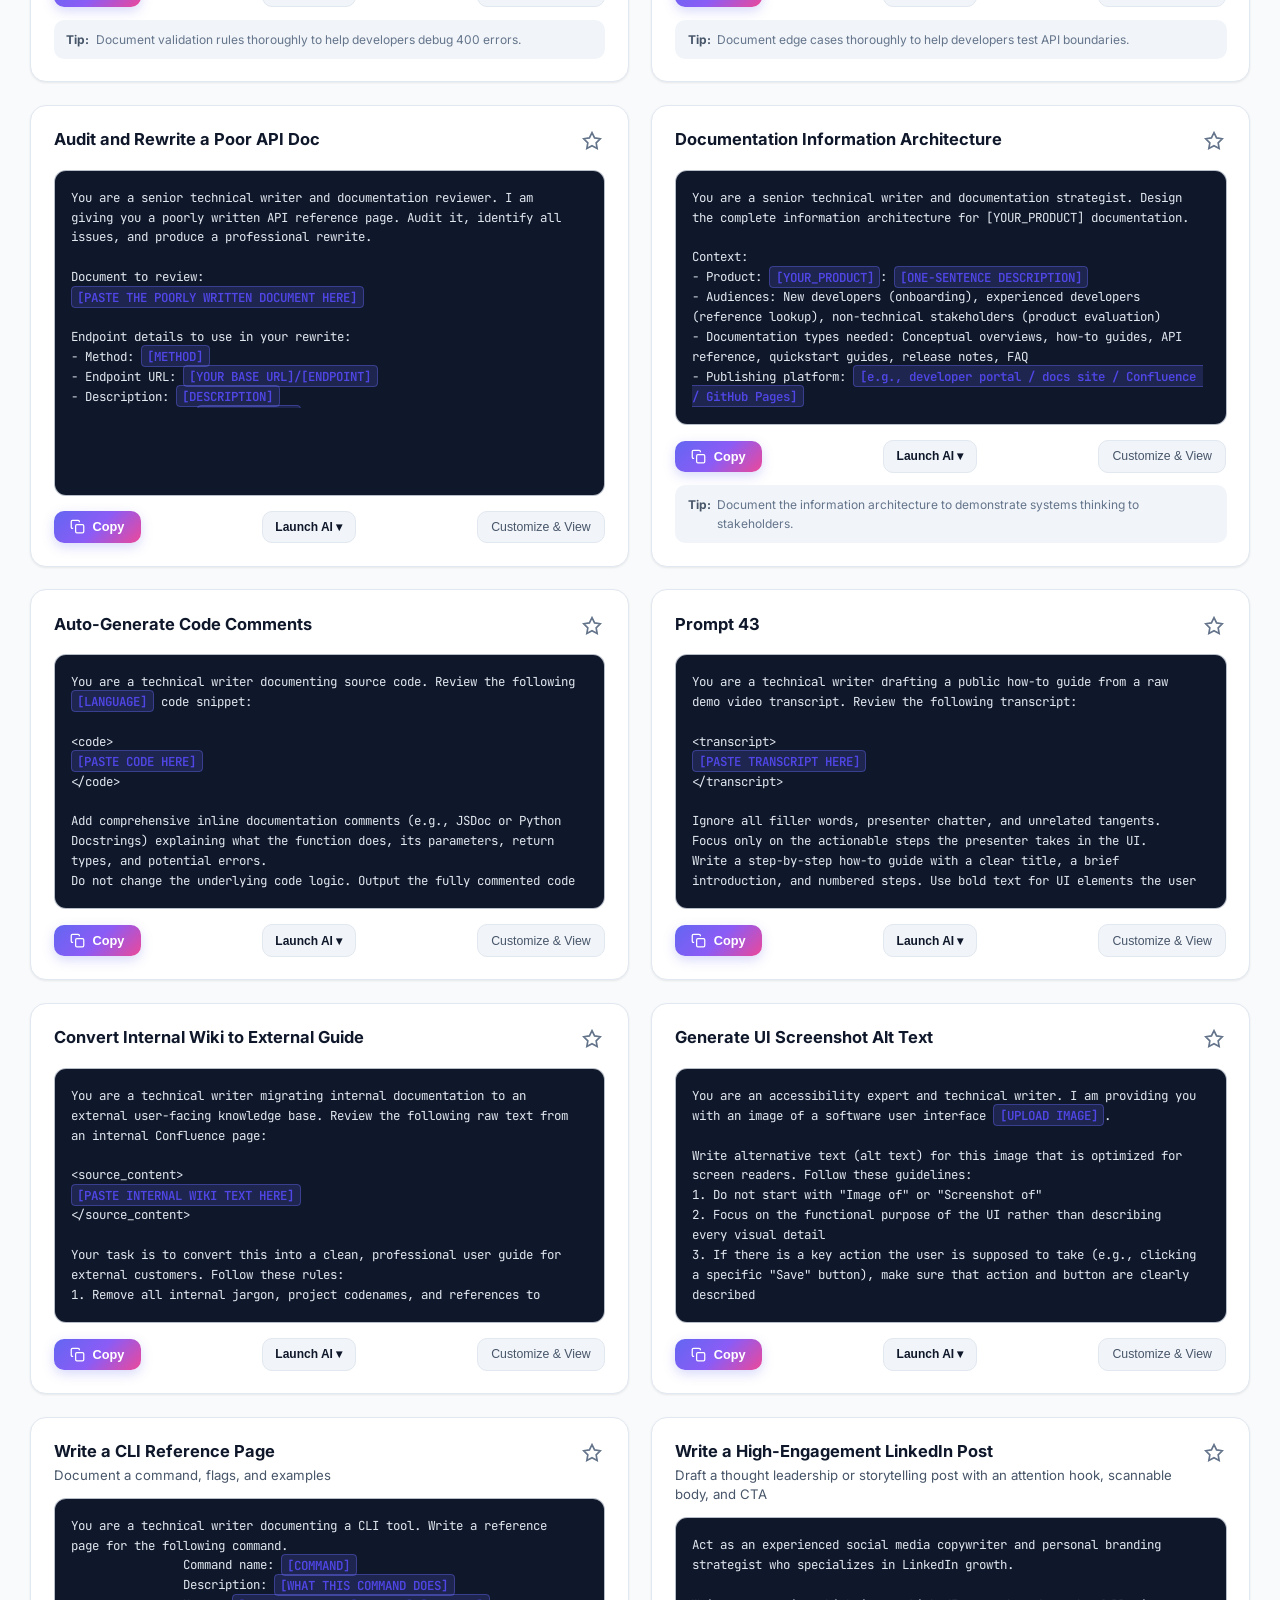
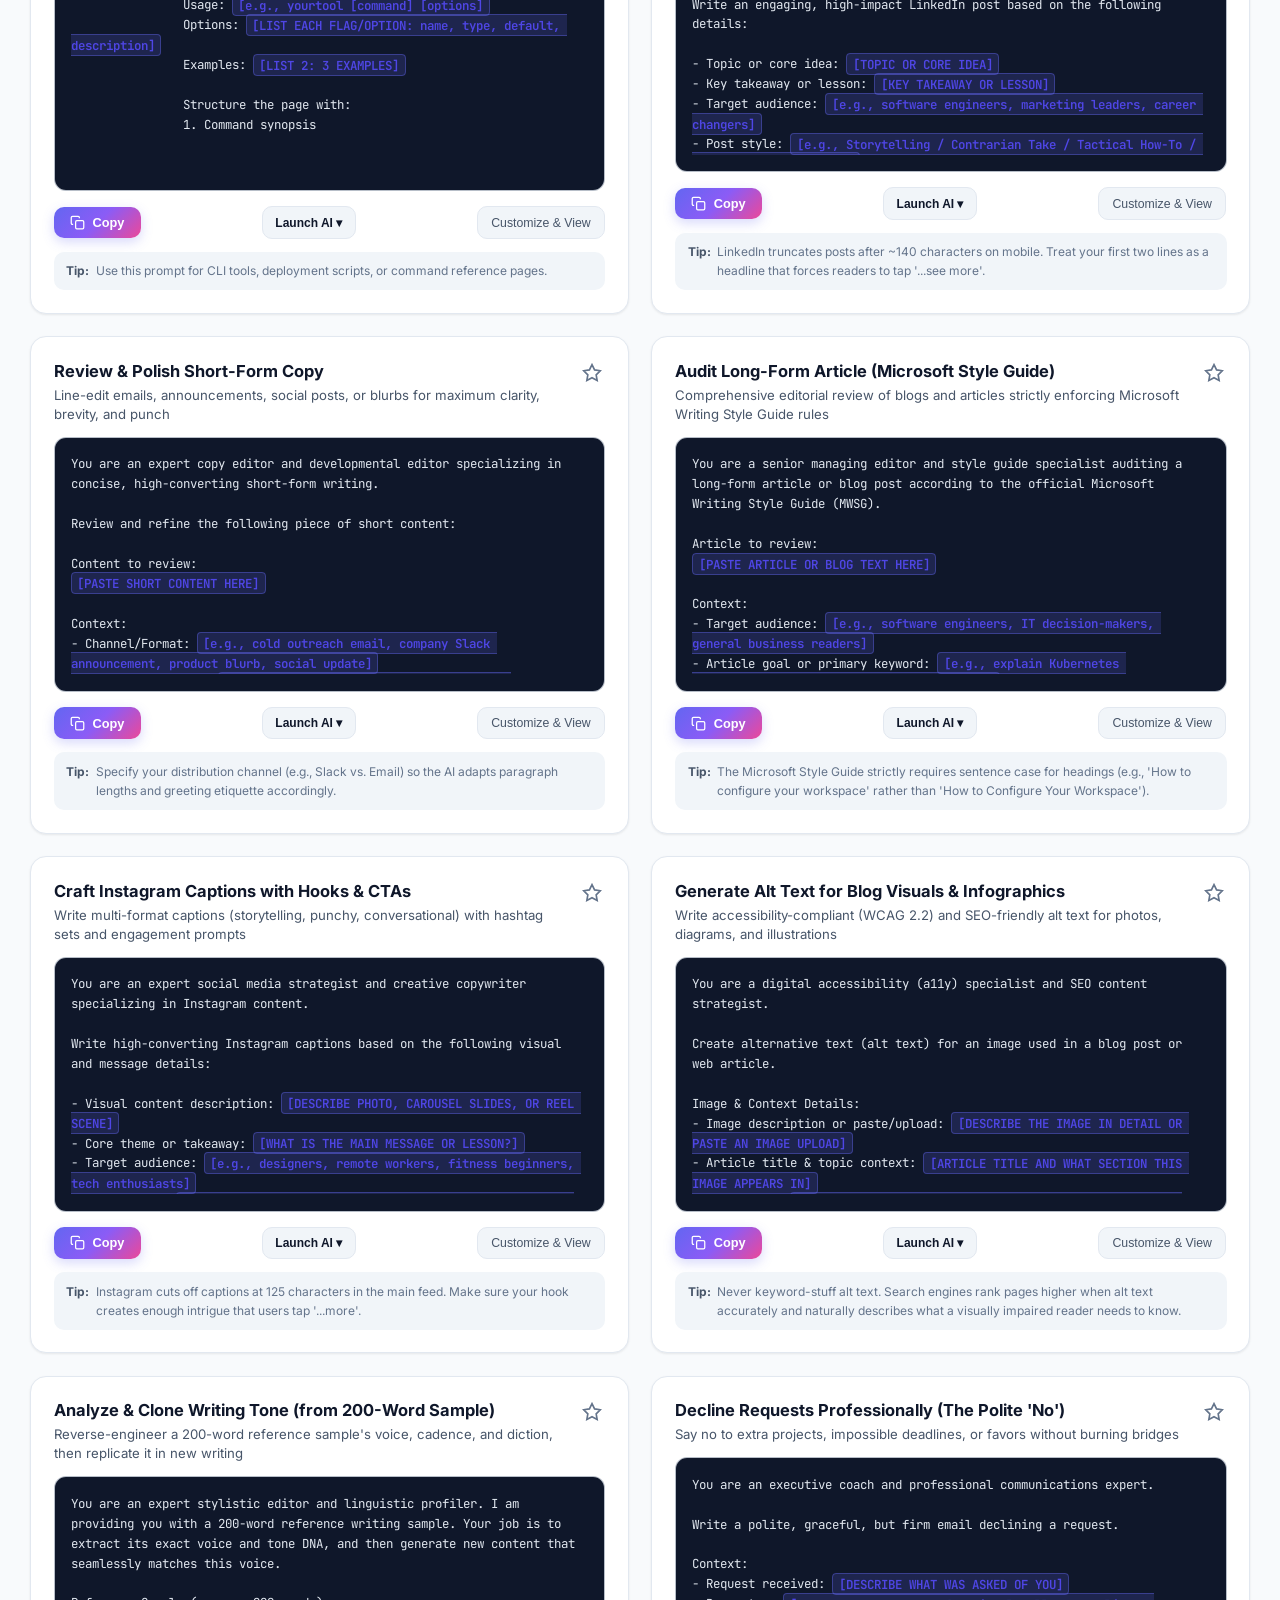
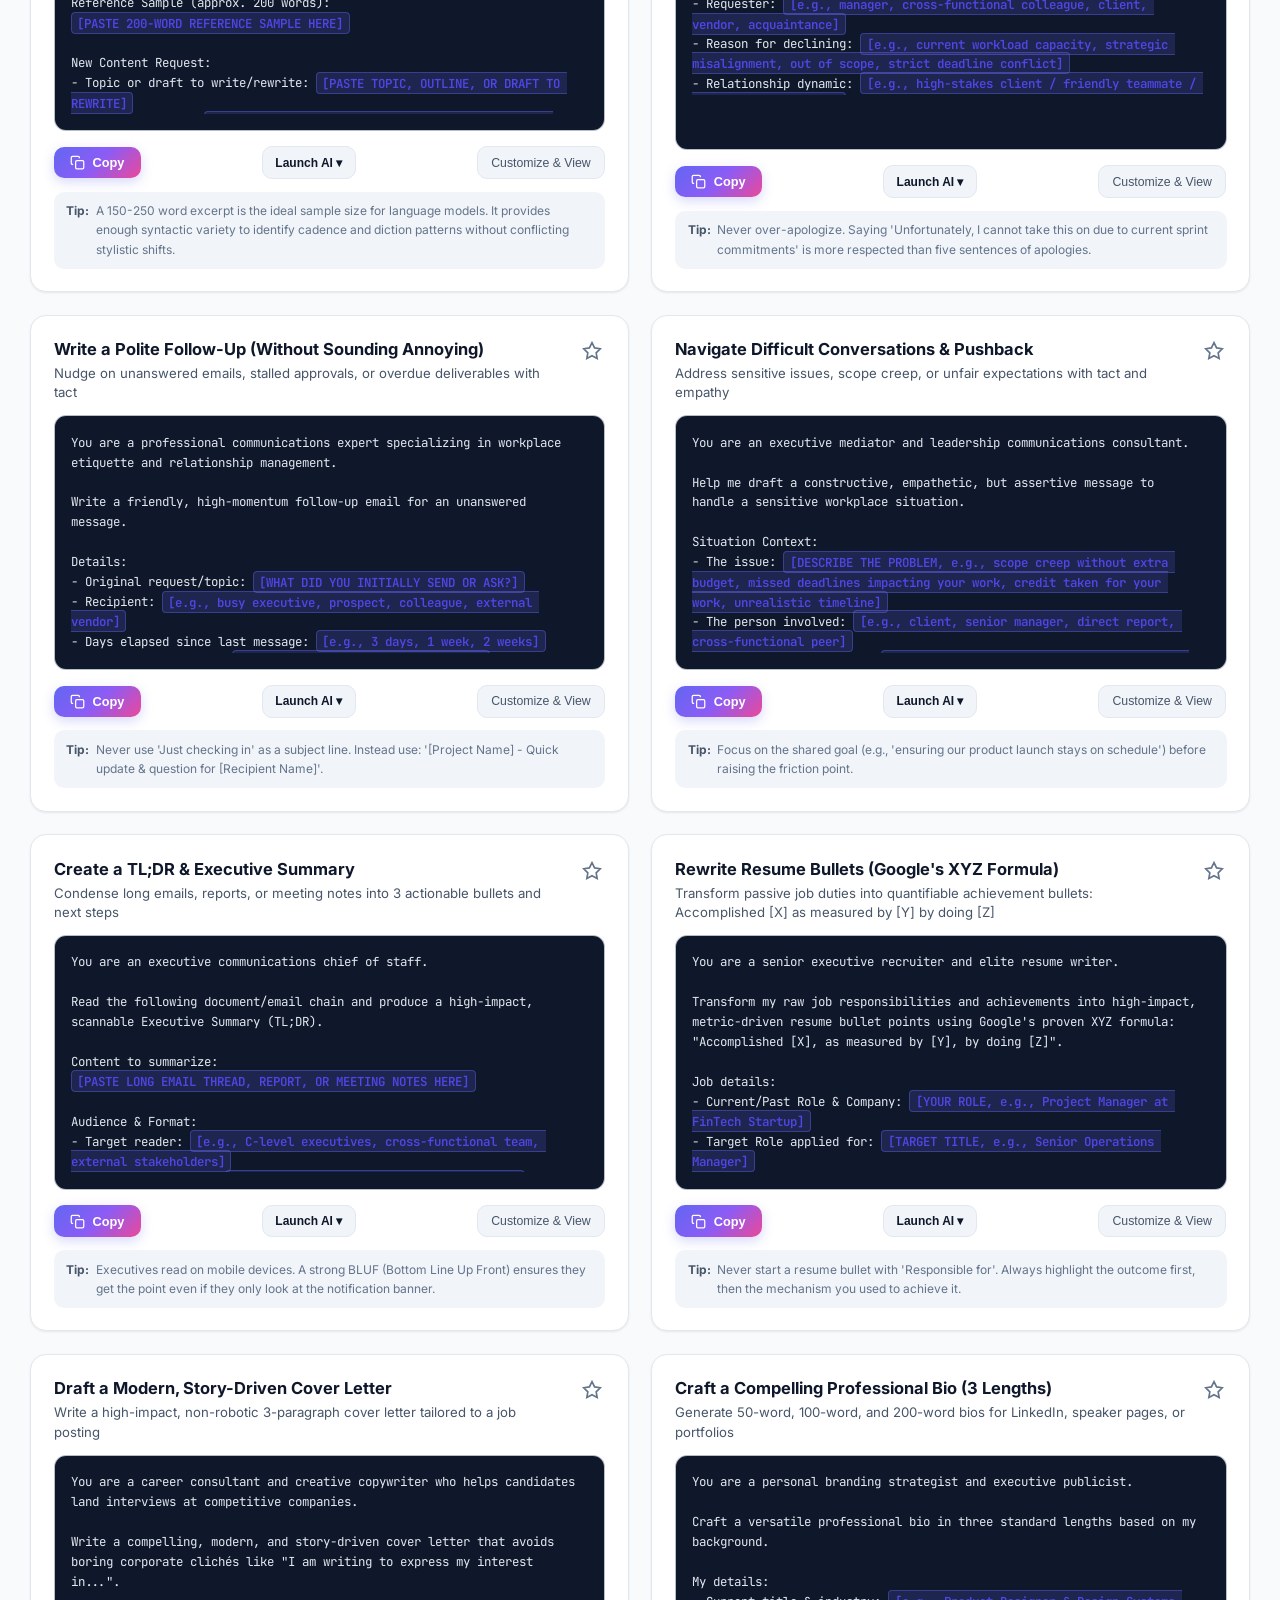
==== commit 3c96ca46: "feat(prompt-library): add two-tier navigation, 22 general writing prompts, and dedicated release not" ====
--- a/index.html
+++ b/index.html
@@ -48,9 +48,15 @@
           </svg>
           <span id="visitorCountVal">...</span>
         </div>
-        <button id="releaseNotesBtn" class="btn-release-notes" title="View Release Notes">
-          🚀 Release Notes
-        </button>
+        <a
+          href="release-notes.html"
+          id="releaseNotesBtn"
+          class="btn-release-notes"
+          title="View Release Notes"
+        >
+          <span class="btn-emoji" style="font-size: 1rem; line-height: 1;">🚀</span>
+          <span>Release Notes</span>
+        </a>
         <button id="themeToggleBtn" class="btn-icon" title="Toggle Dark/Light Mode" aria-label="Toggle Theme">
           <svg class="sun-icon" width="20" height="20" viewBox="0 0 24 24" fill="none" stroke="currentColor" stroke-width="2">
             <circle cx="12" cy="12" r="5"></circle>
@@ -74,7 +80,7 @@
       <svg width="14" height="14" viewBox="0 0 24 24" fill="none" stroke="currentColor" stroke-width="2.5">
         <polygon points="13 2 3 14 12 14 11 22 21 10 12 10 13 2"></polygon>
       </svg>
-      ⚡ Comprehensive &amp; Growing Prompt Collection
+      Comprehensive &amp; Growing Prompt Collection
     </div>
     <h1 class="hero-title">AI Prompt Library for Writers</h1>
     <p class="hero-description">
@@ -82,11 +88,20 @@
     </p>
   </section>
 
-  <!-- FILTERS & CATEGORIES CONTAINER -->
+  <!-- TWO-TIER FILTERS & CATEGORIES CONTAINER -->
   <section class="filter-container">
-    <!-- Category Pills -->
-    <div class="categories-scroll" id="catContainer">
-      <!-- Populated dynamically via app.js -->
+    <!-- Tier 1: Primary Domain Tabs -->
+    <div class="domain-tabs-wrapper">
+      <div class="domain-tabs" id="domainTabs">
+        <!-- Populated dynamically via app.js -->
+      </div>
+    </div>
+
+    <!-- Tier 2: Subcategory Pills -->
+    <div class="subcategories-wrapper" id="subcatWrapper">
+      <div class="categories-scroll" id="subcatContainer">
+        <!-- Populated dynamically via app.js -->
+      </div>
     </div>
 
     <!-- Stats & Export Bar -->
@@ -106,10 +121,10 @@
         </button>
         <div class="dropdown-menu" id="exportMenu">
           <button class="dropdown-item" id="exportMarkdownBtn">
-            📄 Export as Markdown (.md)
+            Export as Markdown (.md)
           </button>
           <button class="dropdown-item" id="exportJsonBtn">
-            📦 Export as JSON (.json)
+            Export as JSON (.json)
           </button>
         </div>
       </div>
--- a/style.css
+++ b/style.css
@@ -149,6 +149,7 @@
   border: 1px solid var(--border-color);
   background: var(--bg-card);
   color: var(--text-main);
+  text-decoration: none;
   font-size: 0.82rem;
   font-weight: 600;
   cursor: pointer;
@@ -291,22 +292,122 @@
   padding: 0 2rem;
 }
 
+/* Tier 1: Main Domain Tabs */
+.domain-tabs-wrapper {
+  margin-bottom: 1rem;
+}
+
+.domain-tabs {
+  display: flex;
+  align-items: center;
+  gap: 0.6rem;
+  background: var(--bg-card);
+  padding: 0.45rem;
+  border-radius: 16px;
+  border: 1px solid var(--border-color);
+  width: fit-content;
+  max-width: 100%;
+  overflow-x: auto;
+  box-shadow: 0 2px 10px rgba(0, 0, 0, 0.04);
+}
+
+.domain-tab {
+  display: flex;
+  align-items: center;
+  gap: 0.55rem;
+  padding: 0.65rem 1.25rem;
+  border-radius: 12px;
+  border: 1px solid transparent;
+  background: transparent;
+  color: var(--text-muted);
+  font-size: 0.92rem;
+  font-weight: 700;
+  cursor: pointer;
+  white-space: nowrap;
+  transition: all 0.25s cubic-bezier(0.16, 1, 0.3, 1);
+}
+
+.domain-tab:hover {
+  color: var(--text-main);
+  background: var(--bg-subtle);
+}
+
+.domain-tab.active {
+  background: var(--bg-subtle);
+  color: var(--text-main);
+  border-color: var(--border-hover);
+  box-shadow: 0 2px 8px rgba(0, 0, 0, 0.08);
+}
+
+.domain-tab.active[data-domain="all"] {
+  background: linear-gradient(135deg, #6366f1, #4f46e5);
+  color: #ffffff;
+  border-color: #6366f1;
+  box-shadow: 0 4px 14px rgba(99, 102, 241, 0.35);
+}
+
+.domain-tab.active[data-domain="general"] {
+  background: linear-gradient(135deg, #8b5cf6, #7c3aed);
+  color: #ffffff;
+  border-color: #8b5cf6;
+  box-shadow: 0 4px 14px rgba(139, 92, 246, 0.35);
+}
+
+.domain-tab.active[data-domain="tech"] {
+  background: linear-gradient(135deg, #0d9488, #0f766e);
+  color: #ffffff;
+  border-color: #0d9488;
+  box-shadow: 0 4px 14px rgba(13, 148, 136, 0.35);
+}
+
+.domain-tab.active[data-domain="favorites"] {
+  background: linear-gradient(135deg, #f59e0b, #d97706);
+  color: #ffffff;
+  border-color: #f59e0b;
+  box-shadow: 0 4px 14px rgba(245, 158, 11, 0.35);
+}
+
+.domain-tab-count {
+  font-size: 0.76rem;
+  font-weight: 700;
+  padding: 0.15rem 0.5rem;
+  border-radius: 10px;
+  background: var(--bg-subtle);
+  color: var(--text-light);
+  transition: all 0.2s ease;
+}
+
+.domain-tab.active .domain-tab-count {
+  background: rgba(255, 255, 255, 0.22);
+  color: #ffffff;
+}
+
+/* Tier 2: Subcategory Filters */
+.subcategories-wrapper {
+  transition: all 0.3s ease;
+  margin-bottom: 0.5rem;
+}
+
+.subcategories-wrapper.hidden {
+  display: none;
+}
+
 .categories-scroll {
   display: flex;
   align-items: center;
-  gap: 0.6rem;
+  gap: 0.55rem;
   overflow-x: auto;
-  padding-bottom: 0.5rem;
+  padding: 0.3rem 0;
   scrollbar-width: thin;
 }
 
-.cat-pill {
-  padding: 0.55rem 1.1rem;
-  border-radius: 30px;
+.subcat-pill {
+  padding: 0.48rem 0.95rem;
+  border-radius: 24px;
   border: 1px solid var(--border-color);
   background: var(--bg-card);
   color: var(--text-muted);
-  font-size: 0.85rem;
+  font-size: 0.82rem;
   font-weight: 600;
   cursor: pointer;
   white-space: nowrap;
@@ -316,30 +417,50 @@
   gap: 0.4rem;
 }
 
-.cat-pill:hover {
+.subcat-pill:hover {
   border-color: var(--border-hover);
   color: var(--text-main);
   background: var(--bg-subtle);
-}
-
-.cat-pill.active {
+  transform: translateY(-1px);
+}
+
+.subcat-pill.active {
   background: #6366f1;
-  color: #ffffff;
+  color: #ffffff !important;
   border-color: #6366f1;
-  box-shadow: 0 4px 14px rgba(99, 102, 241, 0.35);
-}
-
-.pill-count {
-  font-size: 0.75rem;
-  opacity: 0.8;
-  background: rgba(255,255,255,0.2);
-  padding: 0.1rem 0.45rem;
-  border-radius: 10px;
-}
-
-.cat-pill:not(.active) .pill-count {
+  box-shadow: 0 3px 12px rgba(99, 102, 241, 0.35);
+}
+
+[data-active-domain="general"] .subcat-pill.active {
+  background: #8b5cf6;
+  color: #ffffff !important;
+  border-color: #8b5cf6;
+  box-shadow: 0 3px 12px rgba(139, 92, 246, 0.35);
+}
+
+[data-active-domain="tech"] .subcat-pill.active {
+  background: #0d9488;
+  color: #ffffff !important;
+  border-color: #0d9488;
+  box-shadow: 0 3px 12px rgba(13, 148, 136, 0.35);
+}
+
+.subcat-pill.active span {
+  color: #ffffff !important;
+}
+
+.subcat-pill-count {
+  font-size: 0.72rem;
+  padding: 0.1rem 0.4rem;
+  border-radius: 8px;
   background: var(--bg-subtle);
   color: var(--text-light);
+}
+
+.subcat-pill.active .subcat-pill-count {
+  background: rgba(255, 255, 255, 0.25) !important;
+  color: #ffffff !important;
+  font-weight: 700;
 }
 
 /* Level Filters & Sorting row */
@@ -508,6 +629,31 @@
 .tag-advanced {
   background: rgba(139, 92, 246, 0.12);
   color: #8b5cf6;
+}
+
+.domain-badge {
+  font-weight: 700;
+  font-size: 0.72rem;
+  letter-spacing: 0.04em;
+  border-radius: 6px;
+}
+
+.domain-badge.domain-general {
+  background: rgba(139, 92, 246, 0.14);
+  color: #8b5cf6;
+  border: 1px solid rgba(139, 92, 246, 0.28);
+}
+
+.domain-badge.domain-tech {
+  background: rgba(13, 148, 136, 0.14);
+  color: #0d9488;
+  border: 1px solid rgba(13, 148, 136, 0.28);
+}
+
+.subcat-badge {
+  font-weight: 600;
+  font-size: 0.74rem;
+  border-radius: 6px;
 }
 
 /* Code Snippet Box */
@@ -948,3 +1094,230 @@
     gap: 0.8rem;
   }
 }
+
+/* --- RELEASE NOTES LANDING PAGE STYLES --- */
+.release-page-container {
+  max-width: 900px;
+  margin: 0 auto;
+  padding: 2.5rem 1.5rem 5rem 1.5rem;
+}
+
+.release-header {
+  margin-bottom: 3rem;
+  text-align: left;
+}
+
+.release-badge {
+  display: inline-flex;
+  align-items: center;
+  gap: 0.5rem;
+  padding: 0.35rem 0.85rem;
+  border-radius: 20px;
+  background: rgba(99, 102, 241, 0.12);
+  border: 1px solid rgba(99, 102, 241, 0.25);
+  color: #6366f1;
+  font-size: 0.8rem;
+  font-weight: 600;
+  margin-bottom: 1rem;
+}
+
+[data-theme="dark"] .release-badge {
+  background: rgba(99, 102, 241, 0.2);
+  border-color: rgba(99, 102, 241, 0.4);
+  color: #818cf8;
+}
+
+.release-title {
+  font-size: 2.5rem;
+  font-weight: 800;
+  letter-spacing: -0.03em;
+  margin-bottom: 0.75rem;
+  color: var(--text-main);
+}
+
+.release-lead {
+  font-size: 1.05rem;
+  line-height: 1.6;
+  color: var(--text-muted);
+  max-width: 720px;
+}
+
+/* Timeline Layout */
+.timeline-container {
+  position: relative;
+  display: flex;
+  flex-direction: column;
+  gap: 3rem;
+}
+
+.timeline-container::before {
+  content: '';
+  position: absolute;
+  top: 1.5rem;
+  bottom: 1.5rem;
+  left: 20px;
+  width: 2px;
+  background: var(--border-color);
+}
+
+.timeline-entry {
+  position: relative;
+  padding-left: 55px;
+}
+
+.timeline-marker {
+  position: absolute;
+  left: 10px;
+  top: 0;
+  width: 22px;
+  height: 22px;
+  border-radius: 50%;
+  background: var(--bg-body);
+  border: 3px solid #6366f1;
+  box-shadow: 0 0 0 4px rgba(99, 102, 241, 0.2);
+}
+
+.timeline-entry.v1 .timeline-marker {
+  border-color: #64748b;
+  box-shadow: 0 0 0 4px rgba(100, 116, 139, 0.15);
+}
+
+.version-card {
+  background: var(--bg-card);
+  border: 1px solid var(--border-color);
+  border-radius: 16px;
+  padding: 2rem;
+  box-shadow: var(--shadow-sm);
+  transition: all 0.25s ease;
+}
+
+.version-card:hover {
+  border-color: var(--border-hover);
+  box-shadow: var(--shadow-md);
+}
+
+.version-meta {
+  display: flex;
+  align-items: center;
+  justify-content: space-between;
+  flex-wrap: wrap;
+  gap: 0.75rem;
+  margin-bottom: 1.25rem;
+  padding-bottom: 1rem;
+  border-bottom: 1px solid var(--border-color);
+}
+
+.version-title-group {
+  display: flex;
+  align-items: center;
+  gap: 0.75rem;
+}
+
+.version-tag {
+  font-size: 1.3rem;
+  font-weight: 800;
+  color: var(--text-main);
+}
+
+.version-status {
+  font-size: 0.75rem;
+  font-weight: 700;
+  padding: 0.2rem 0.6rem;
+  border-radius: 12px;
+  background: rgba(16, 185, 129, 0.12);
+  color: #10b981;
+  border: 1px solid rgba(16, 185, 129, 0.25);
+  text-transform: uppercase;
+  letter-spacing: 0.04em;
+}
+
+.version-status.legacy {
+  background: rgba(100, 116, 139, 0.12);
+  color: #64748b;
+  border-color: rgba(100, 116, 139, 0.25);
+}
+
+.version-date {
+  font-size: 0.85rem;
+  font-weight: 500;
+  color: var(--text-light);
+}
+
+.version-summary {
+  font-size: 0.98rem;
+  line-height: 1.65;
+  color: var(--text-muted);
+  margin-bottom: 1.5rem;
+}
+
+.change-category {
+  margin-top: 1.5rem;
+}
+
+.change-category-title {
+  font-size: 0.84rem;
+  font-weight: 700;
+  text-transform: uppercase;
+  letter-spacing: 0.05em;
+  color: #6366f1;
+  margin-bottom: 0.75rem;
+  display: flex;
+  align-items: center;
+  gap: 0.4rem;
+}
+
+[data-theme="dark"] .change-category-title {
+  color: #818cf8;
+}
+
+.change-list {
+  list-style: none;
+  padding: 0;
+  margin: 0;
+  display: flex;
+  flex-direction: column;
+  gap: 0.65rem;
+}
+
+.change-item {
+  display: flex;
+  align-items: flex-start;
+  gap: 0.65rem;
+  font-size: 0.92rem;
+  line-height: 1.6;
+  color: var(--text-main);
+}
+
+.change-bullet {
+  flex-shrink: 0;
+  width: 6px;
+  height: 6px;
+  border-radius: 50%;
+  background: #6366f1;
+  margin-top: 0.55rem;
+}
+
+.timeline-entry.v1 .change-bullet {
+  background: #64748b;
+}
+
+.btn-back {
+  display: inline-flex;
+  align-items: center;
+  gap: 0.5rem;
+  padding: 0.45rem 0.9rem;
+  border-radius: 10px;
+  border: 1px solid var(--border-color);
+  background: var(--bg-card);
+  color: var(--text-main);
+  text-decoration: none;
+  font-size: 0.85rem;
+  font-weight: 600;
+  transition: all 0.2s ease;
+}
+
+.btn-back:hover {
+  background: var(--bg-subtle);
+  border-color: #6366f1;
+  color: #6366f1;
+}
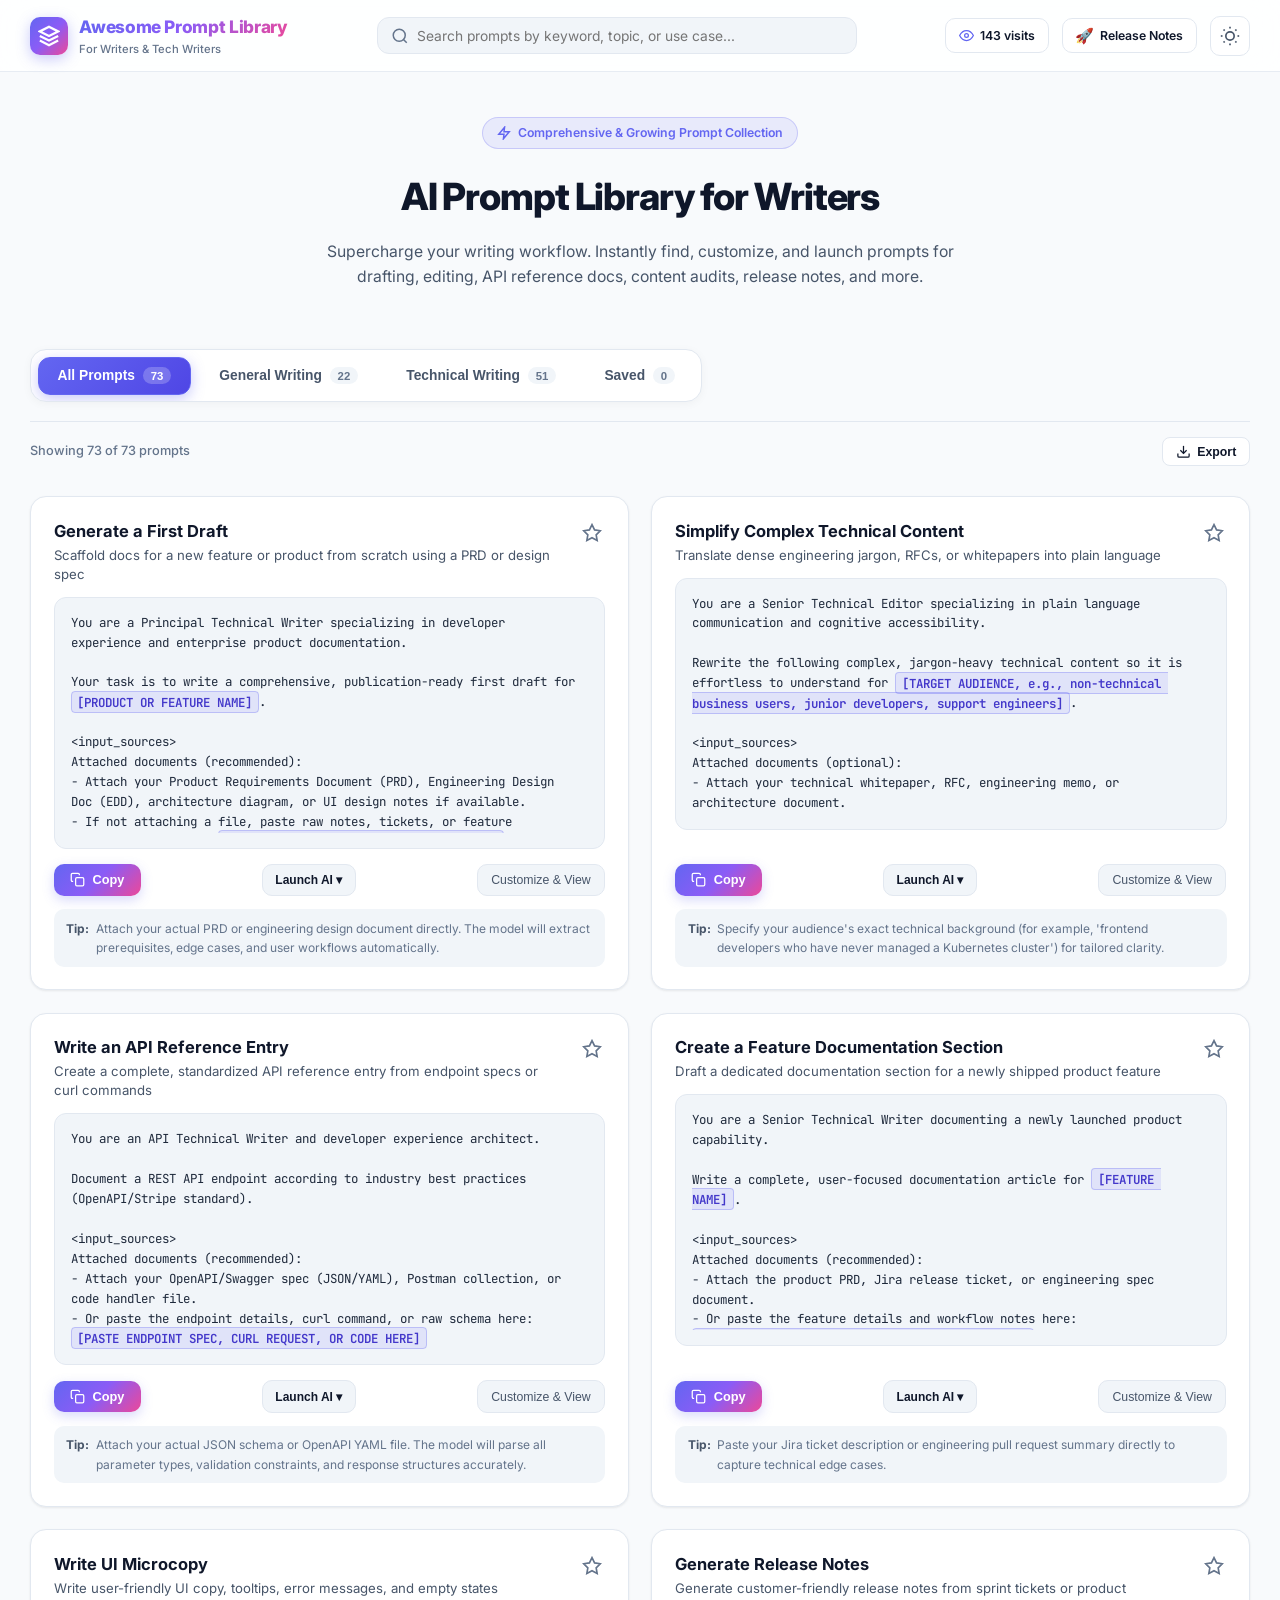
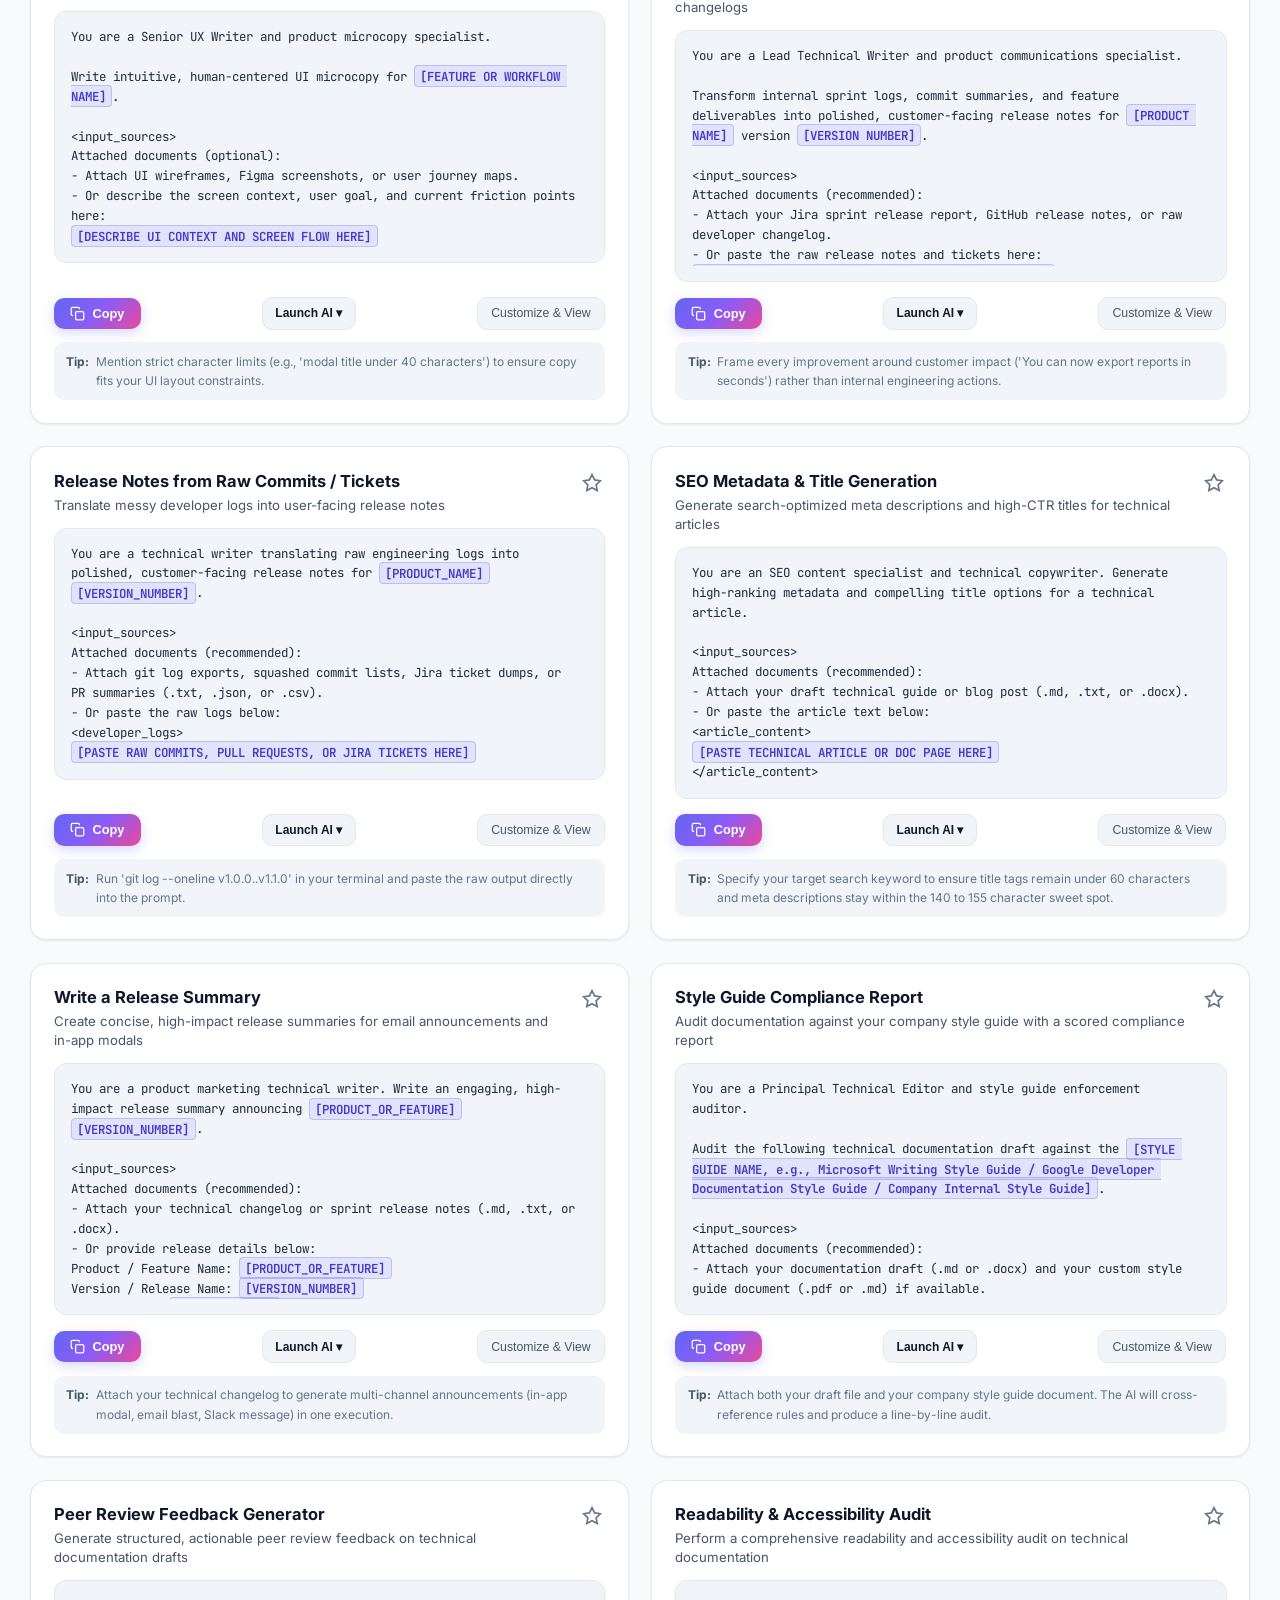
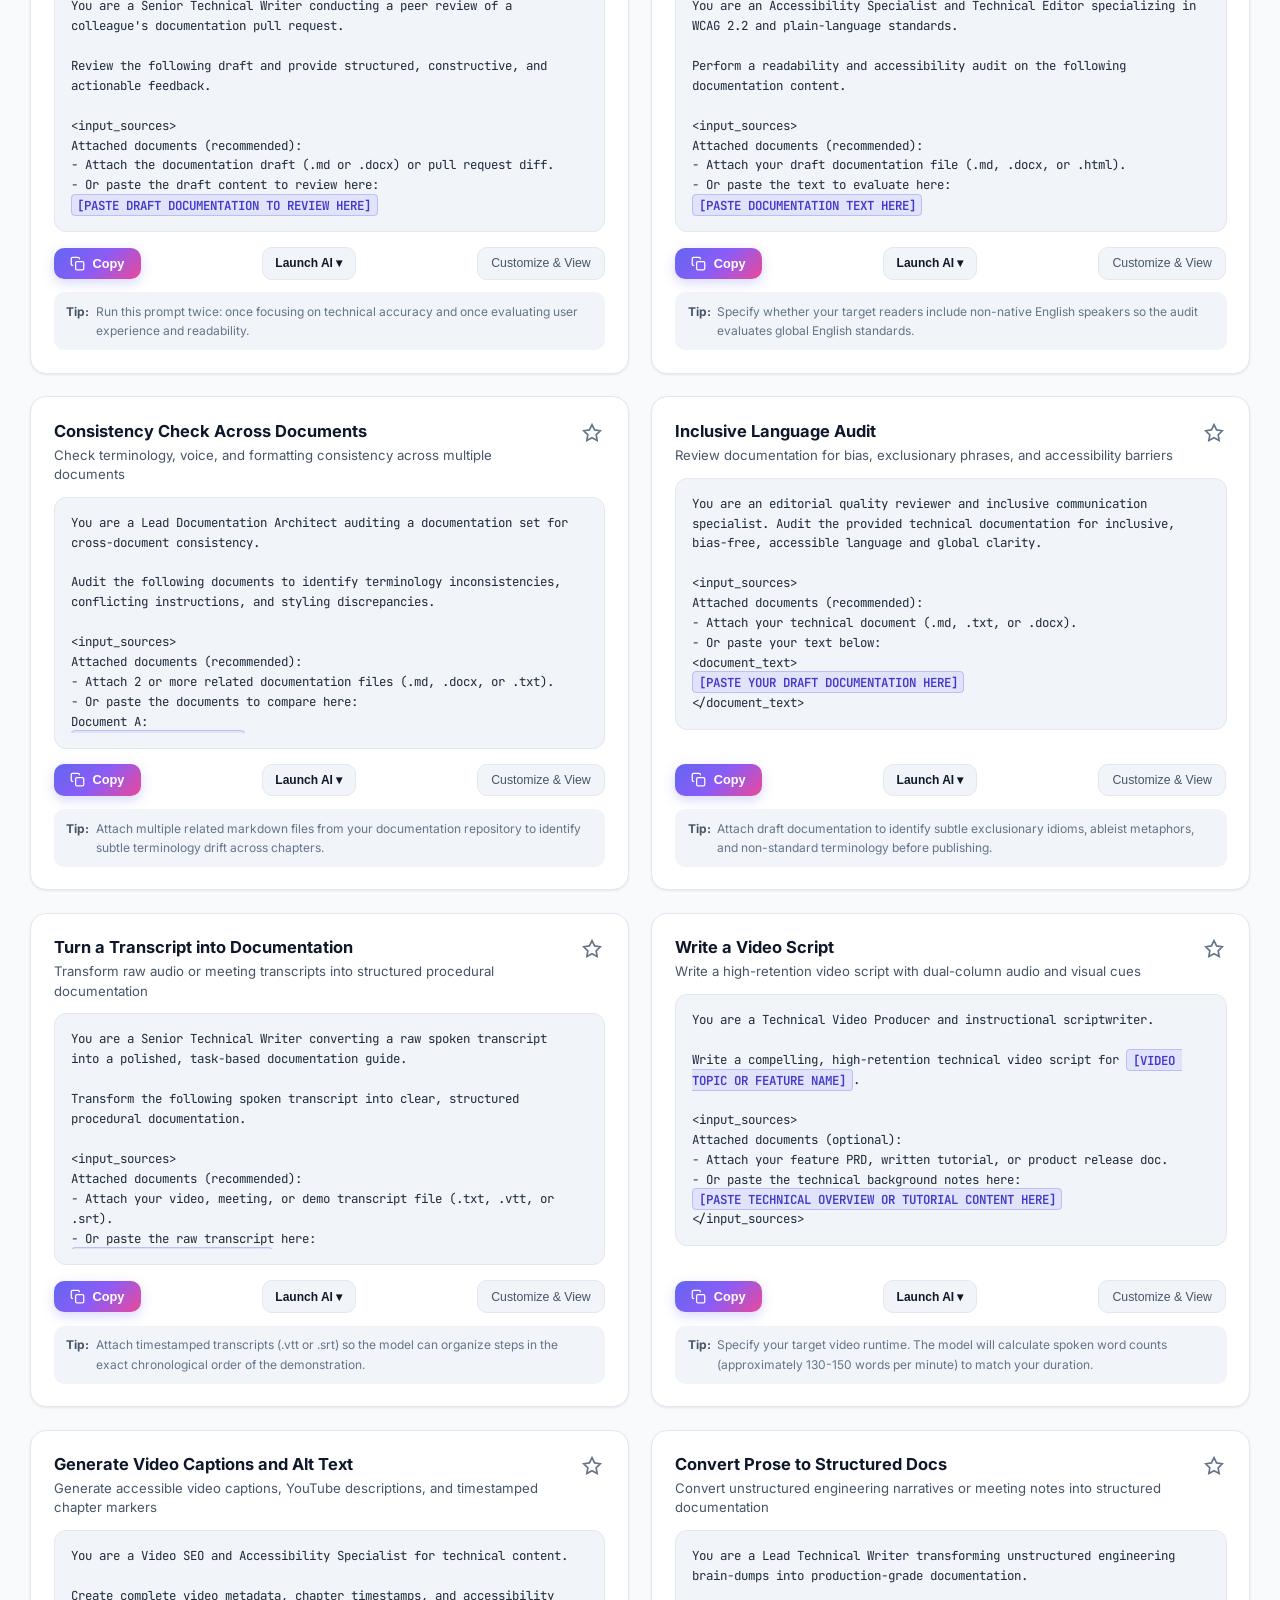
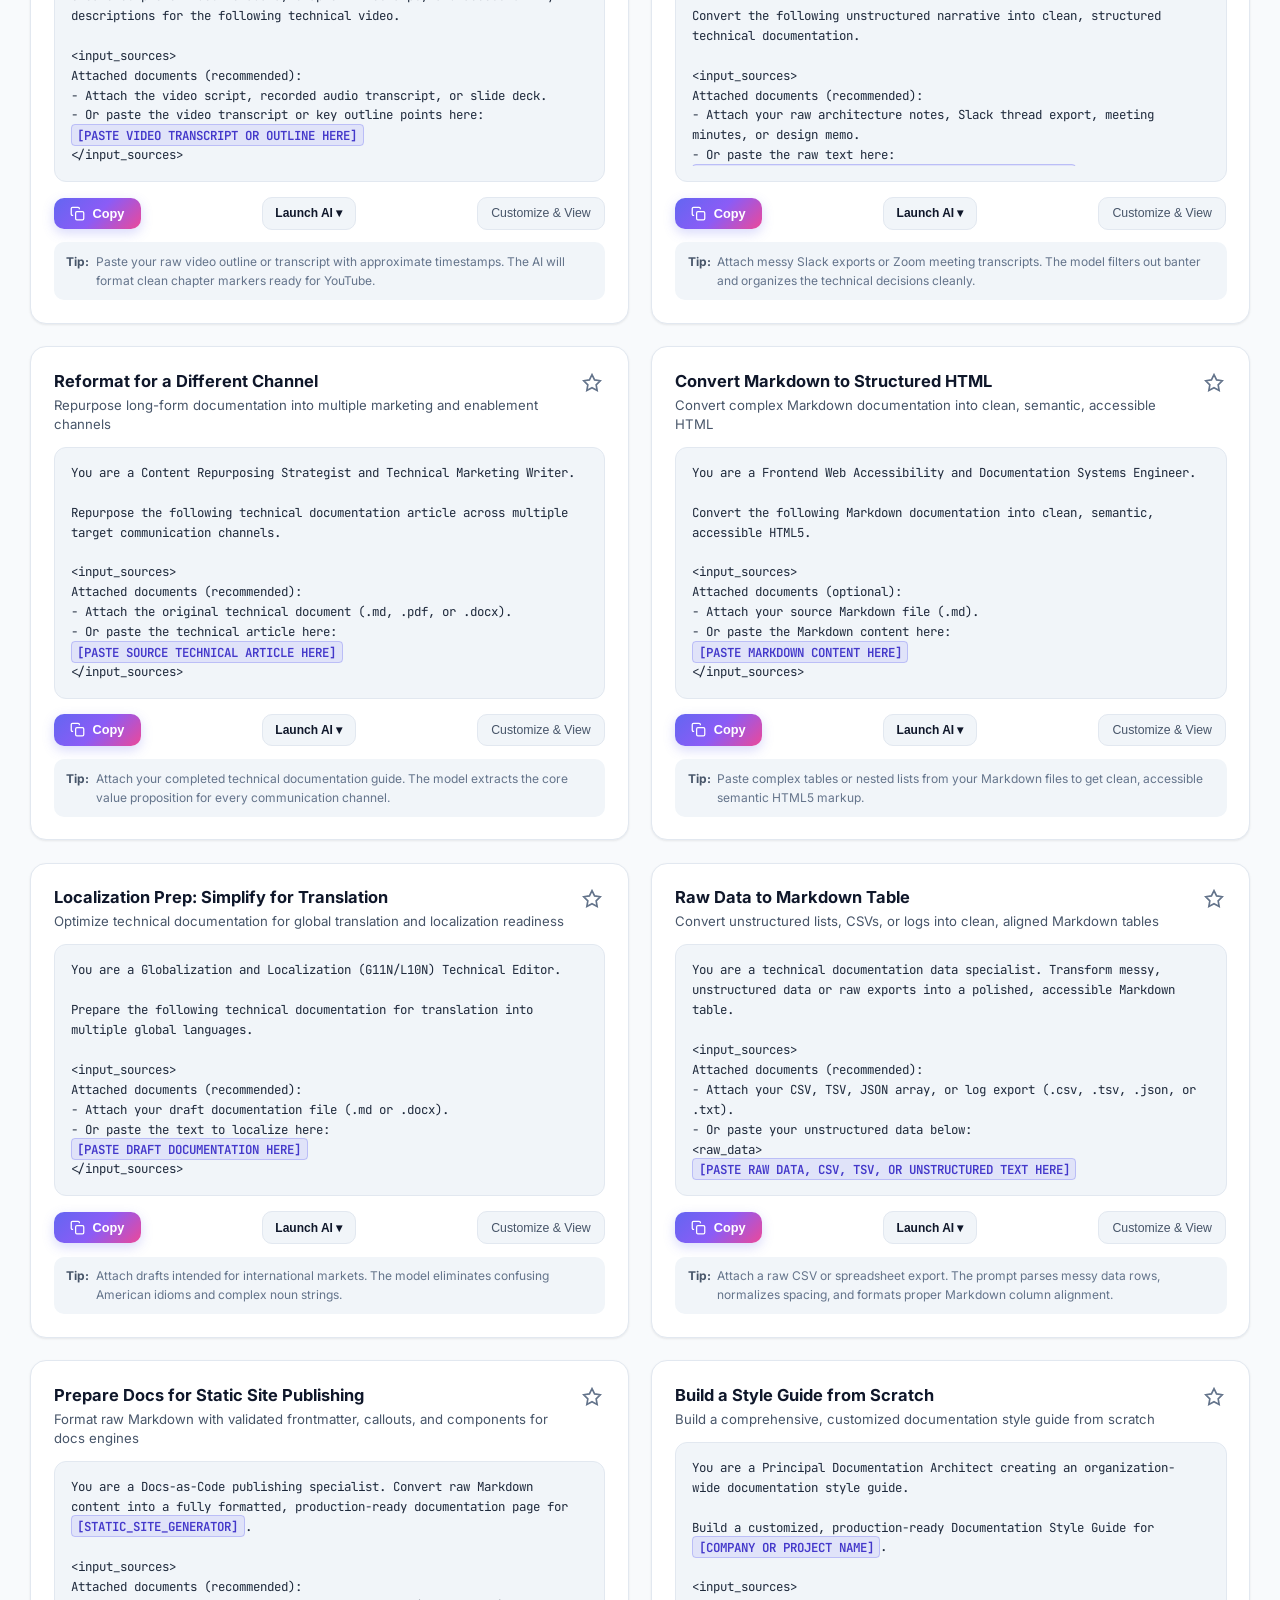
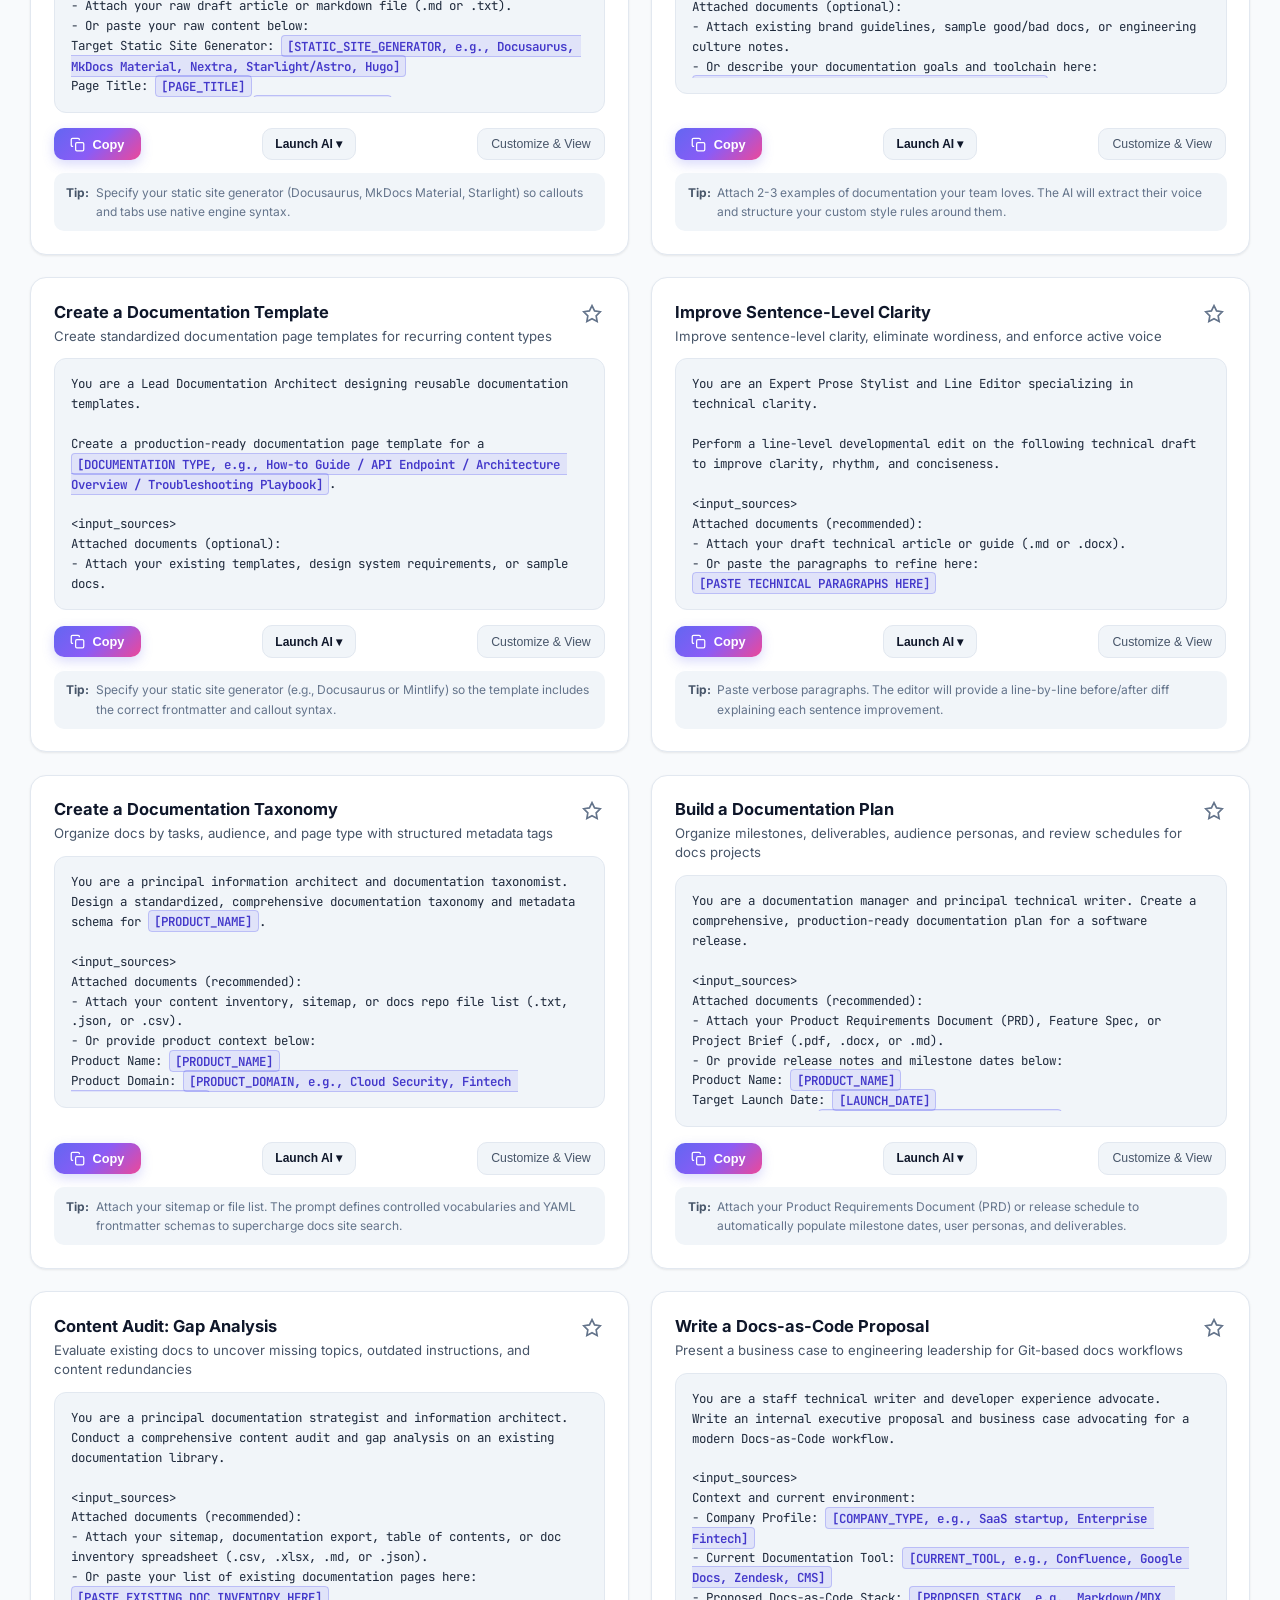
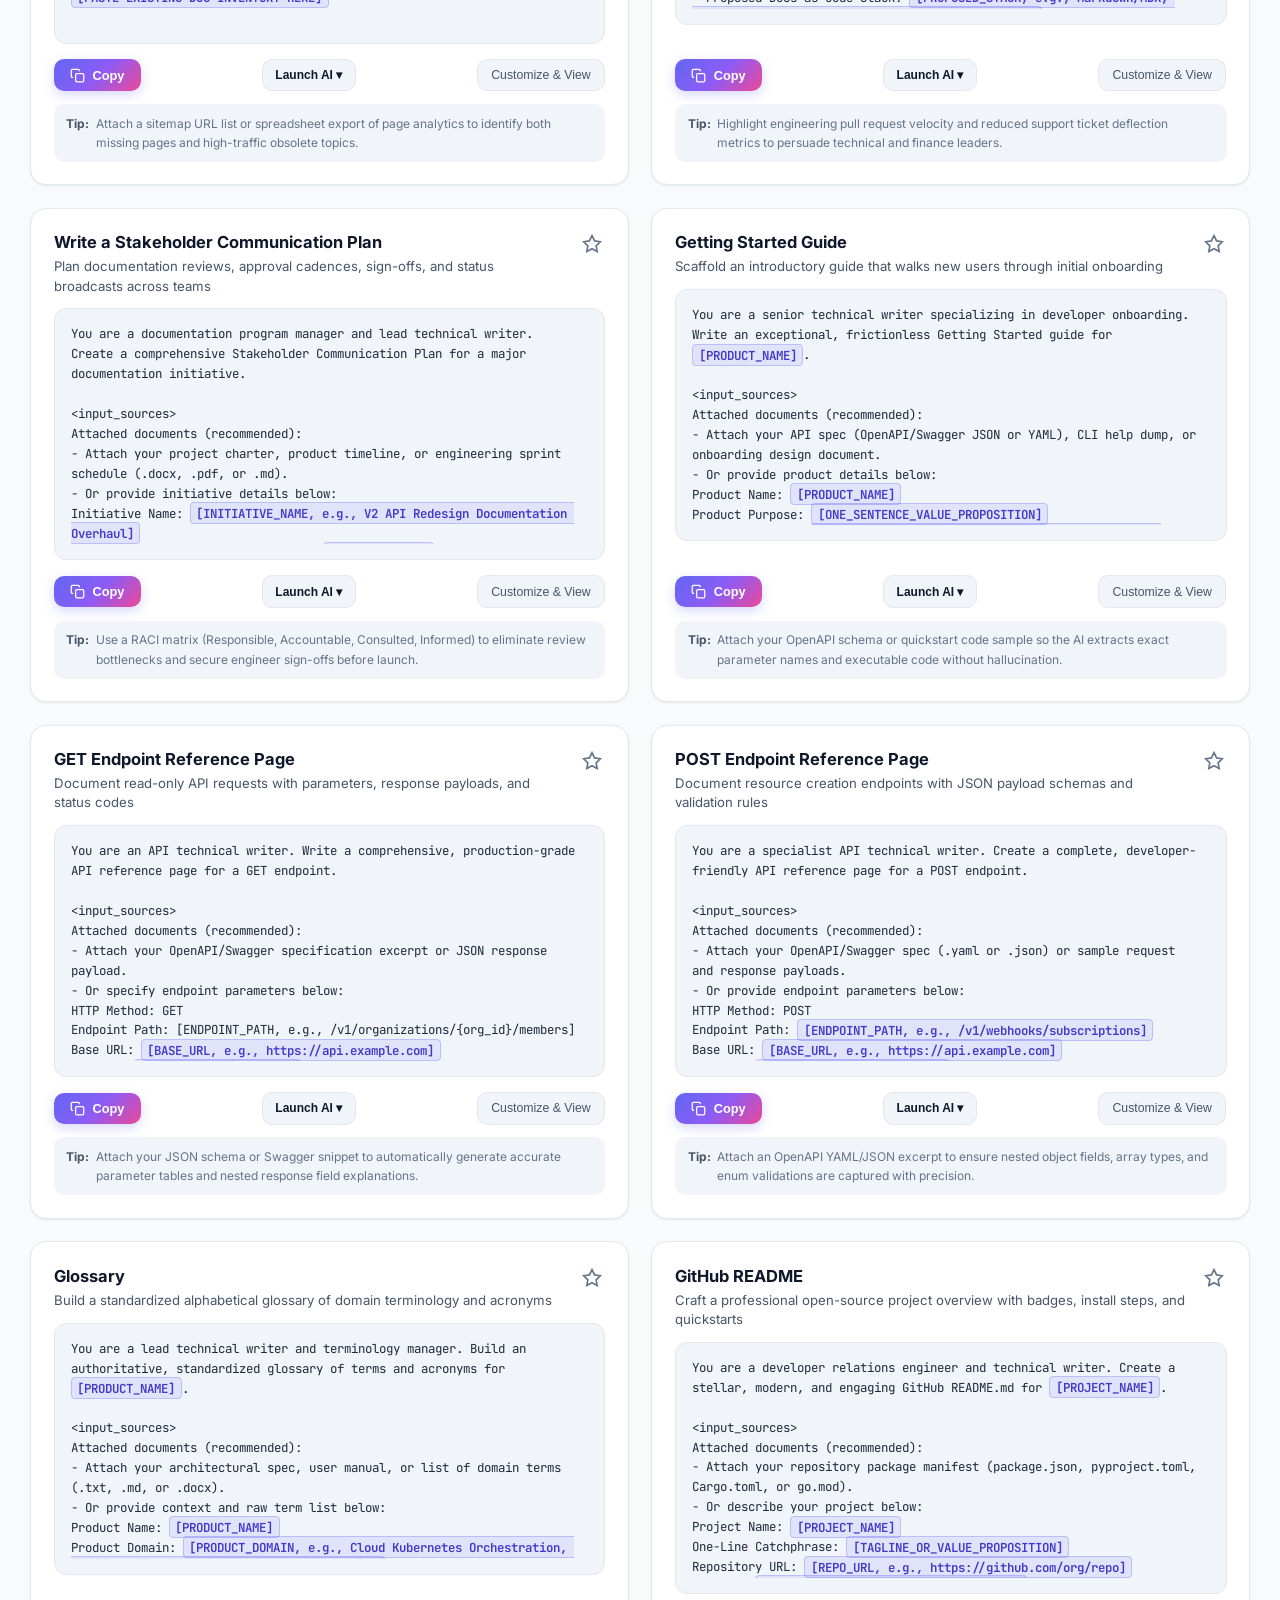
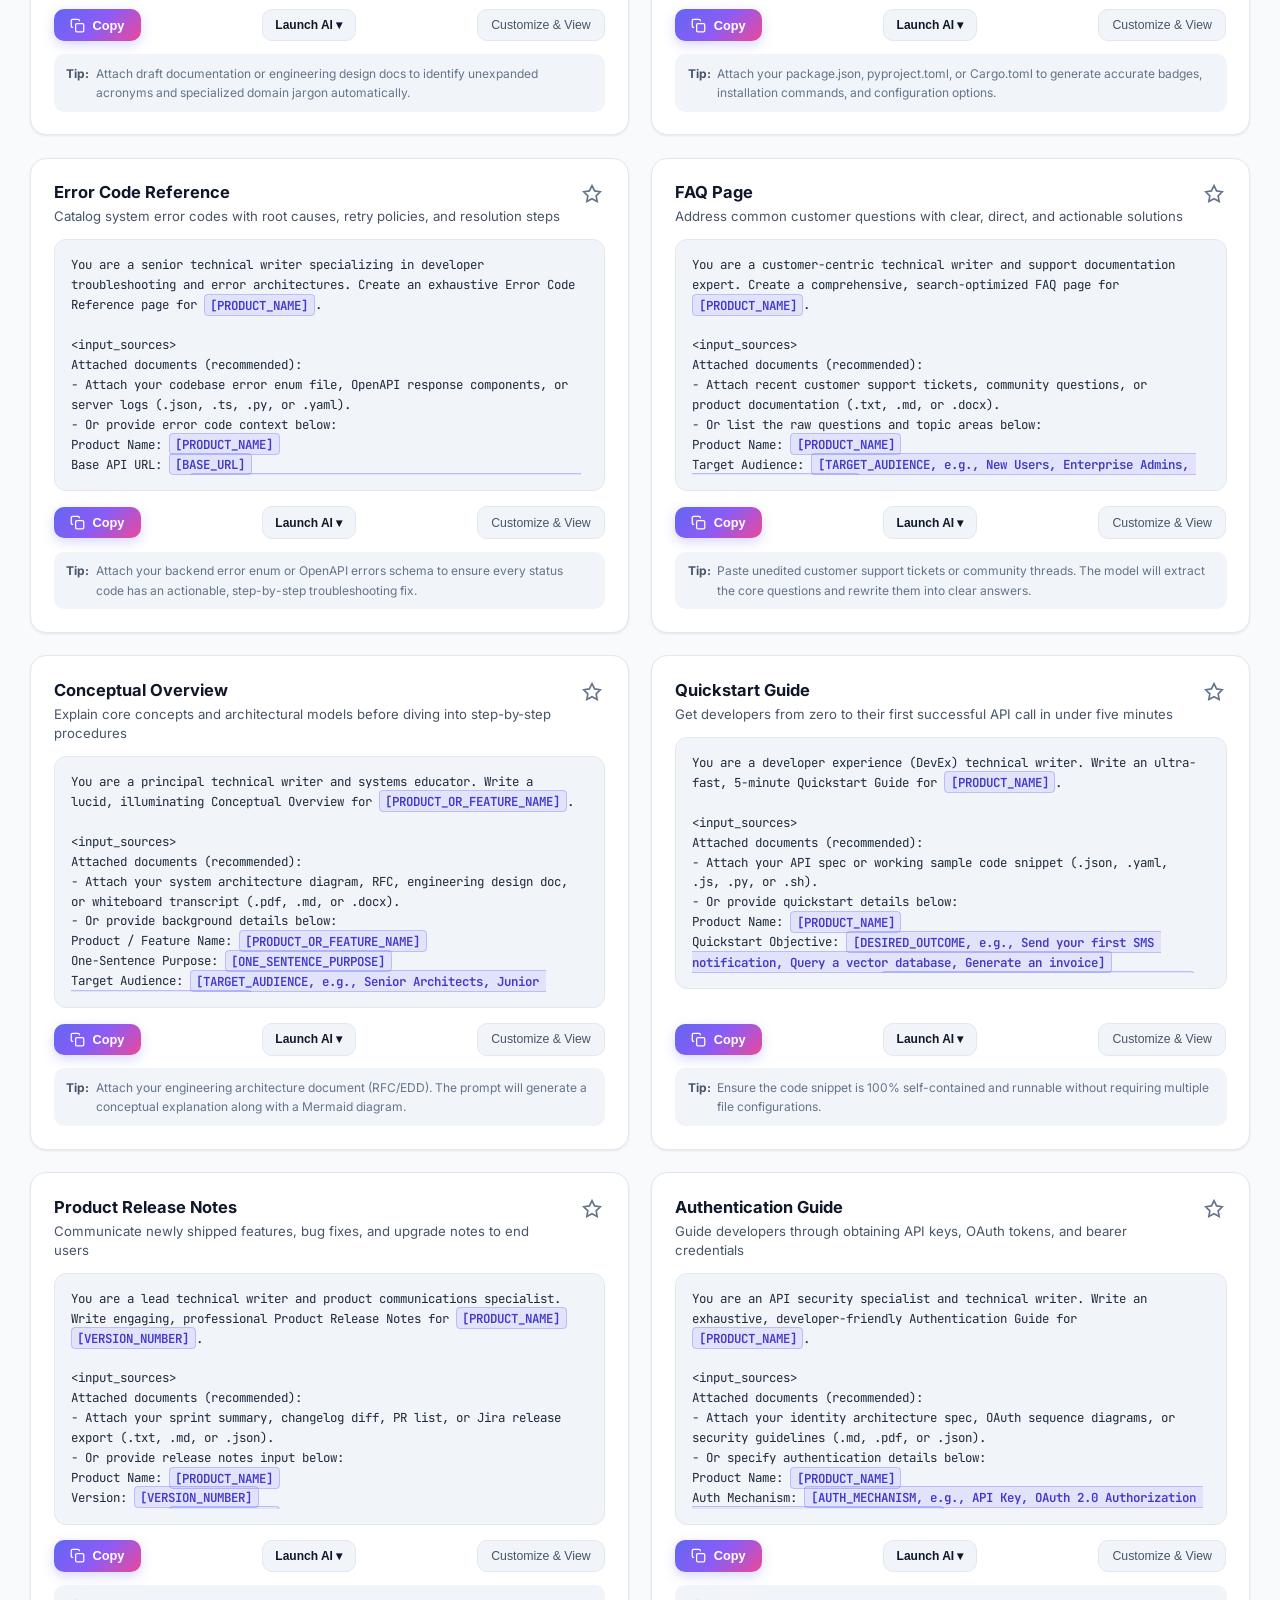
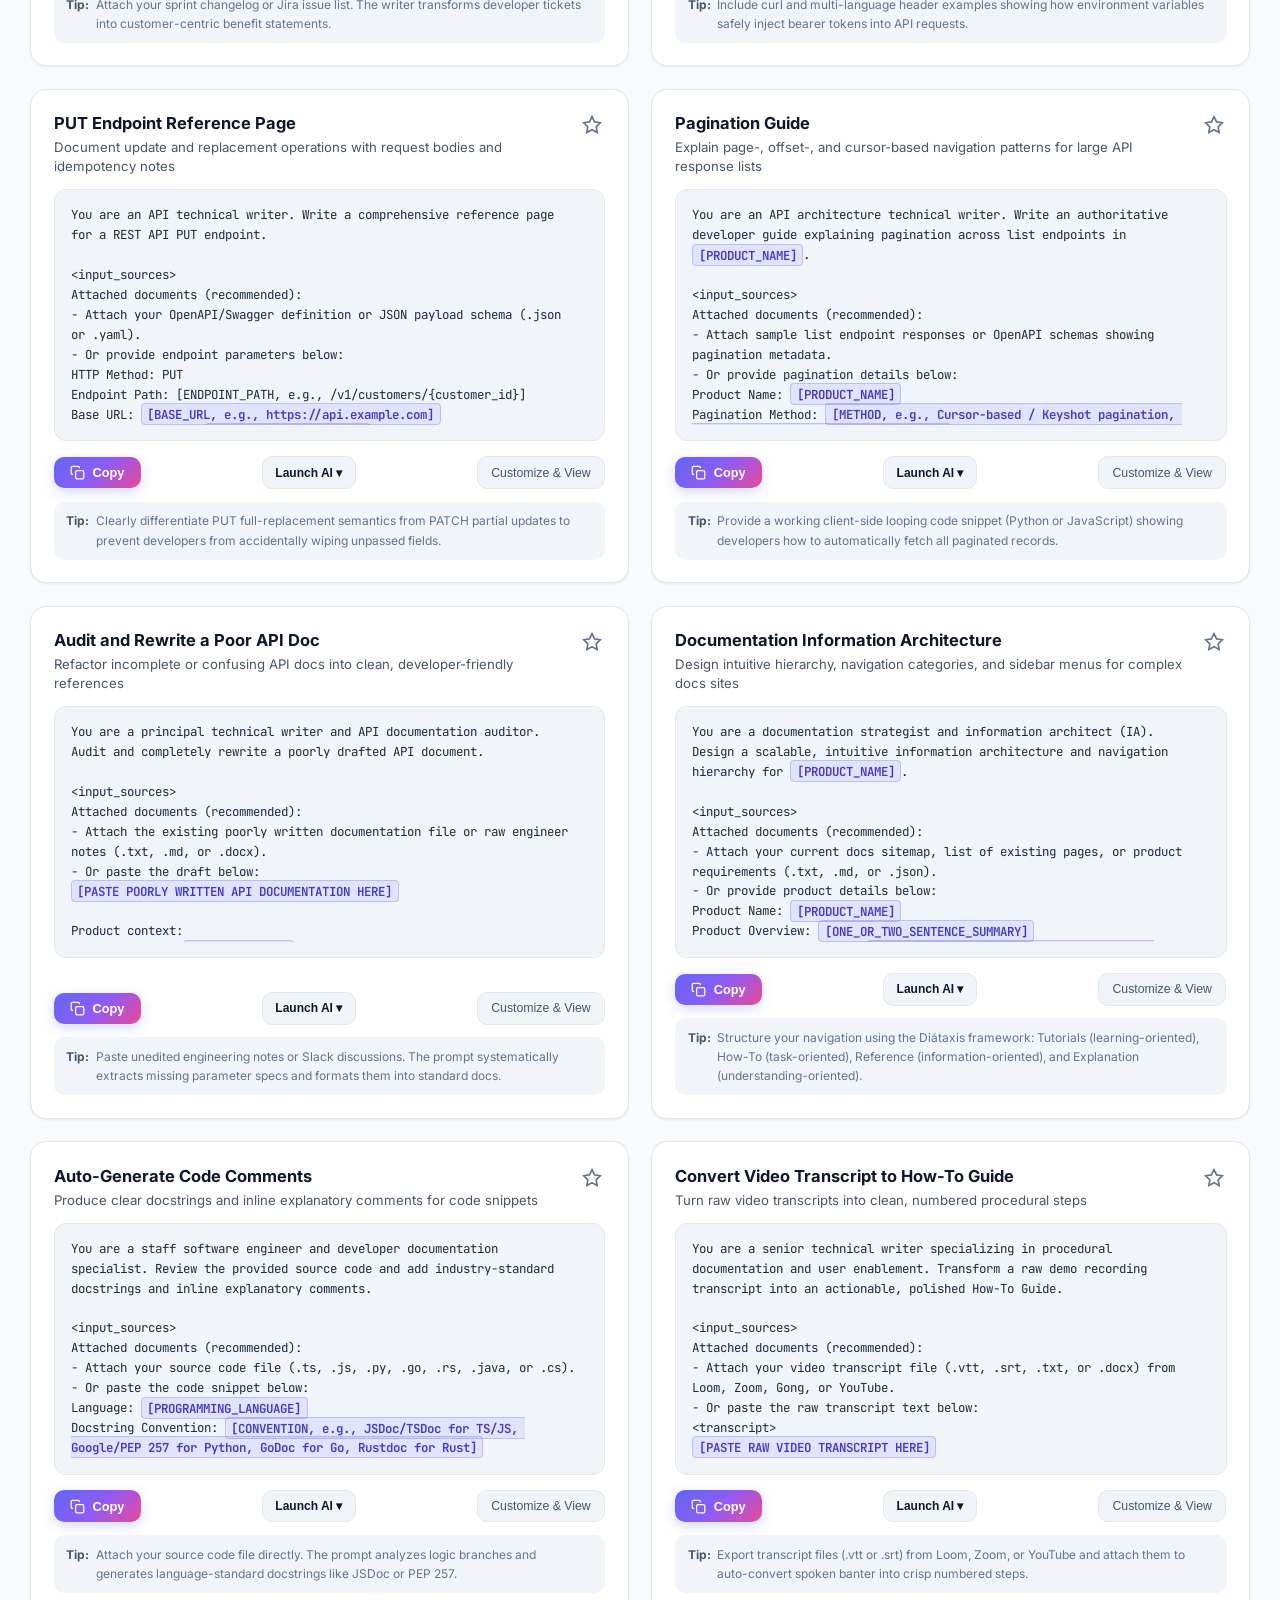
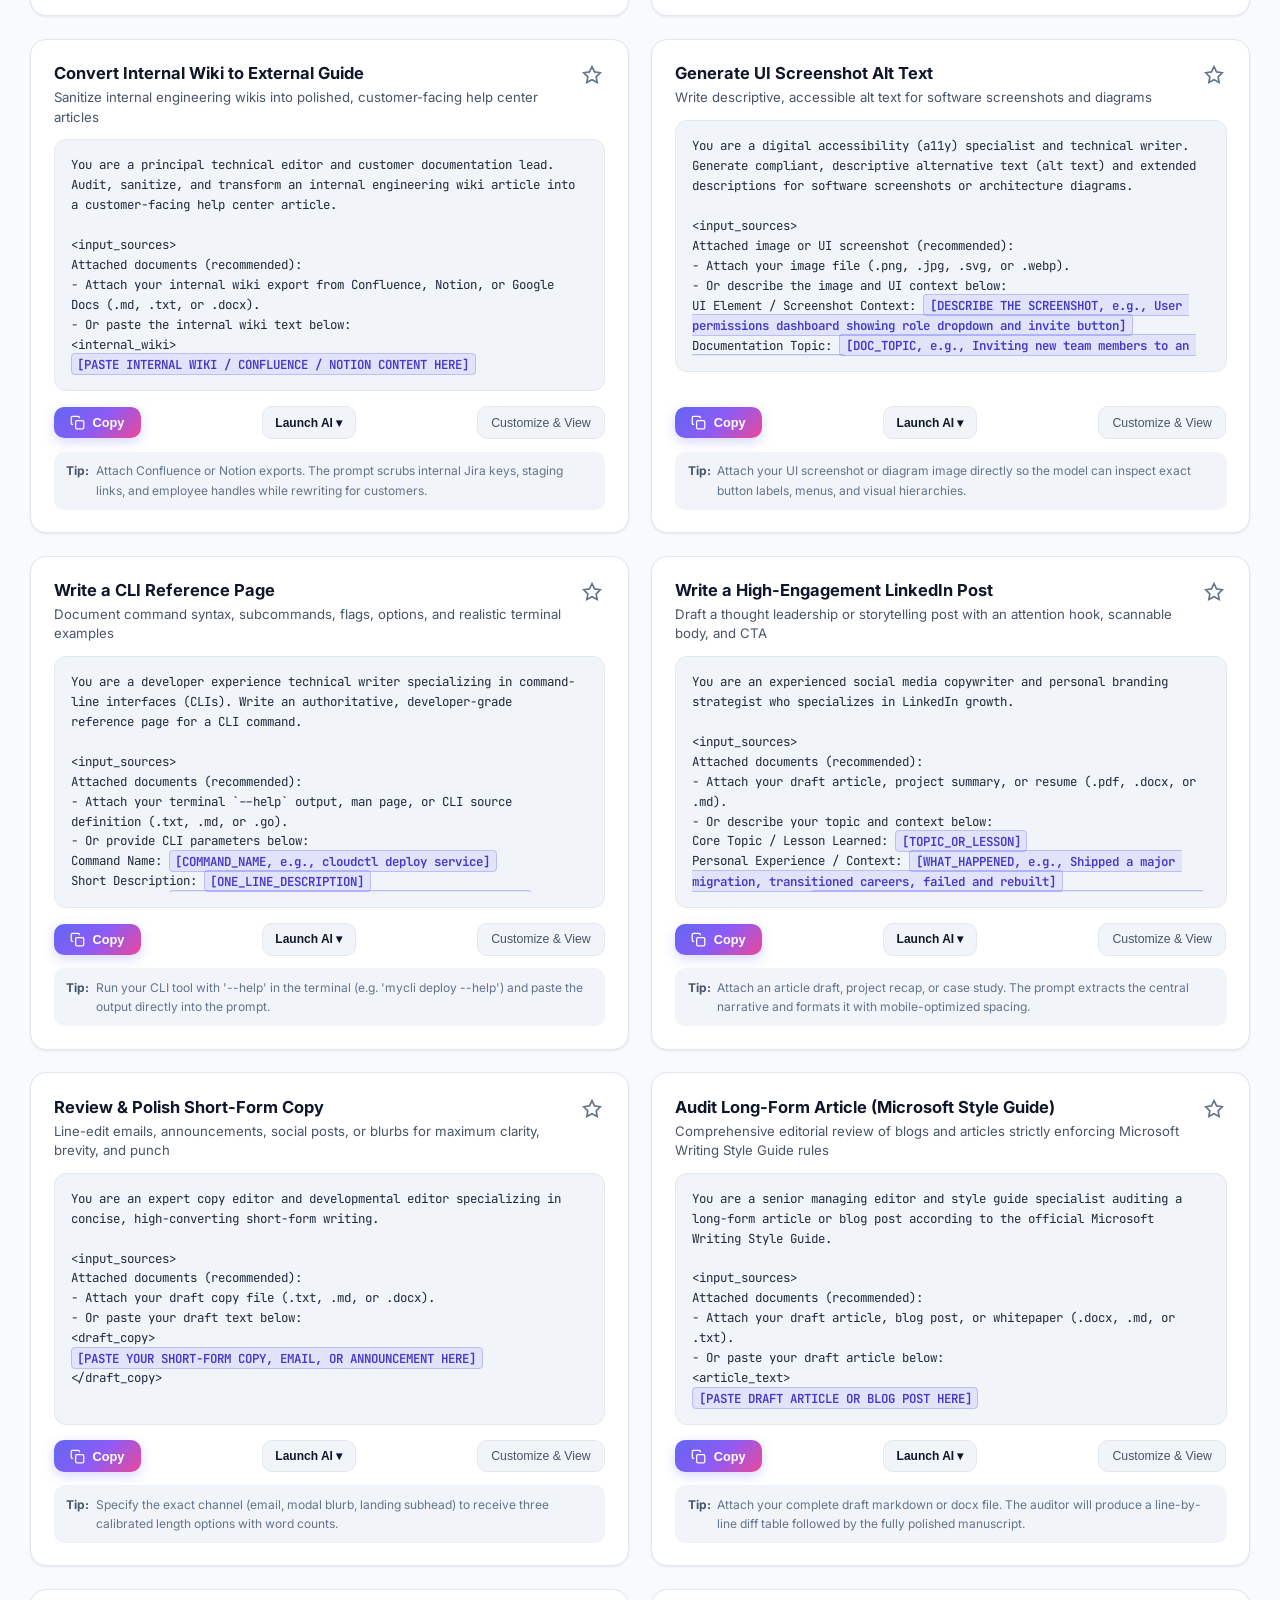
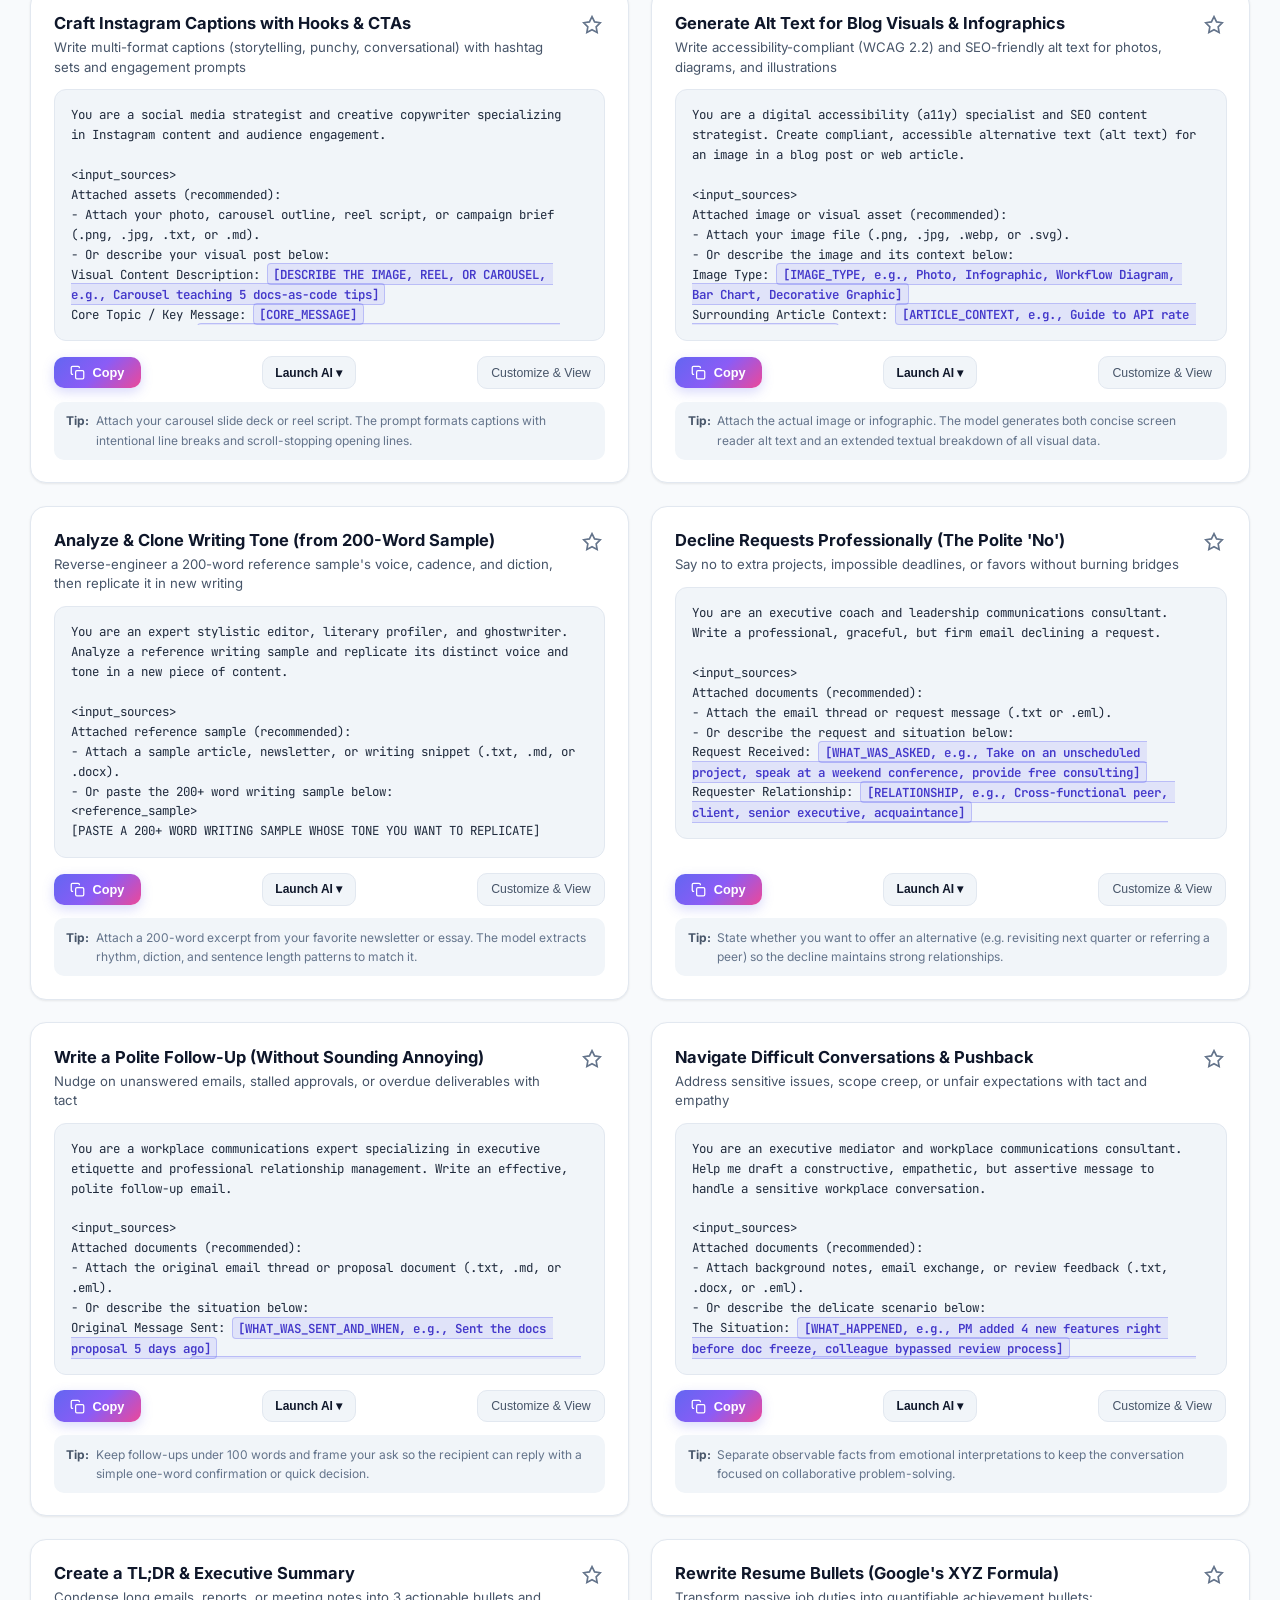
==== commit 97e65ed6: "updated prompt library" ====
--- a/index.html
+++ b/index.html
@@ -6,7 +6,7 @@
   <meta name="viewport" content="width=device-width, initial-scale=1.0">
   <title>AI Prompt Library for Writers &amp; Tech Writers</title>
   <meta name="description" content="A curated, battle-tested library of AI prompts for writers, technical writers, and content creators.">
-  <link rel="stylesheet" href="style.css">
+  <link rel="stylesheet" href="style.css?v=2.0.2">
   <link rel="preconnect" href="https://fonts.googleapis.com">
   <link rel="preconnect" href="https://fonts.gstatic.com" crossorigin>
 </head>
@@ -149,8 +149,8 @@
   <div class="toast-container" id="toastContainer"></div>
 
   <!-- APPLICATION ENGINE & DATA -->
-  <script src="prompts-data.js"></script>
-  <script src="app.js"></script>
+  <script src="prompts-data.js?v=2.0.2"></script>
+  <script src="app.js?v=2.0.2"></script>
 
 </body>
 </html>
--- a/style.css
+++ b/style.css
@@ -17,12 +17,12 @@
   --bg-card: #ffffff;
   --bg-card-hover: #ffffff;
   --bg-subtle: #f1f5f9;
-  --bg-code: #0f172a;
+  --bg-code: #f1f5f9;
   
   --text-main: #0f172a;
   --text-muted: #475569;
   --text-light: #64748b;
-  --code-text: #e2e8f0;
+  --code-text: #1e293b;
 
   --border-color: #e2e8f0;
   --border-hover: #cbd5e1;
@@ -32,9 +32,9 @@
   --shadow-md: 0 4px 12px -2px rgba(0,0,0,0.08), 0 2px 6px -1px rgba(0,0,0,0.04);
   --shadow-lg: 0 12px 32px -4px rgba(0,0,0,0.12), 0 4px 12px -2px rgba(0,0,0,0.06);
 
-  --mark-bg: rgba(99, 102, 241, 0.18);
-  --mark-text: #4f46e5;
-  --mark-border: rgba(99, 102, 241, 0.4);
+  --mark-bg: rgba(99, 102, 241, 0.12);
+  --mark-text: #4338ca;
+  --mark-border: rgba(99, 102, 241, 0.3);
 }
 
 [data-theme="dark"] {
@@ -660,14 +660,11 @@
 .code-container {
   background: var(--bg-code);
   border-radius: 12px;
-  padding: 1.1rem;
+  padding: 1rem 1.1rem;
   position: relative;
   margin-bottom: 1rem;
-  border: 1px solid var(--glass-border);
-  flex: 1;
-
-  display: flex;
-  flex-direction: column;
+  border: 1px solid var(--border-color);
+  transition: all 0.2s ease;
 }
 
 .code-content {
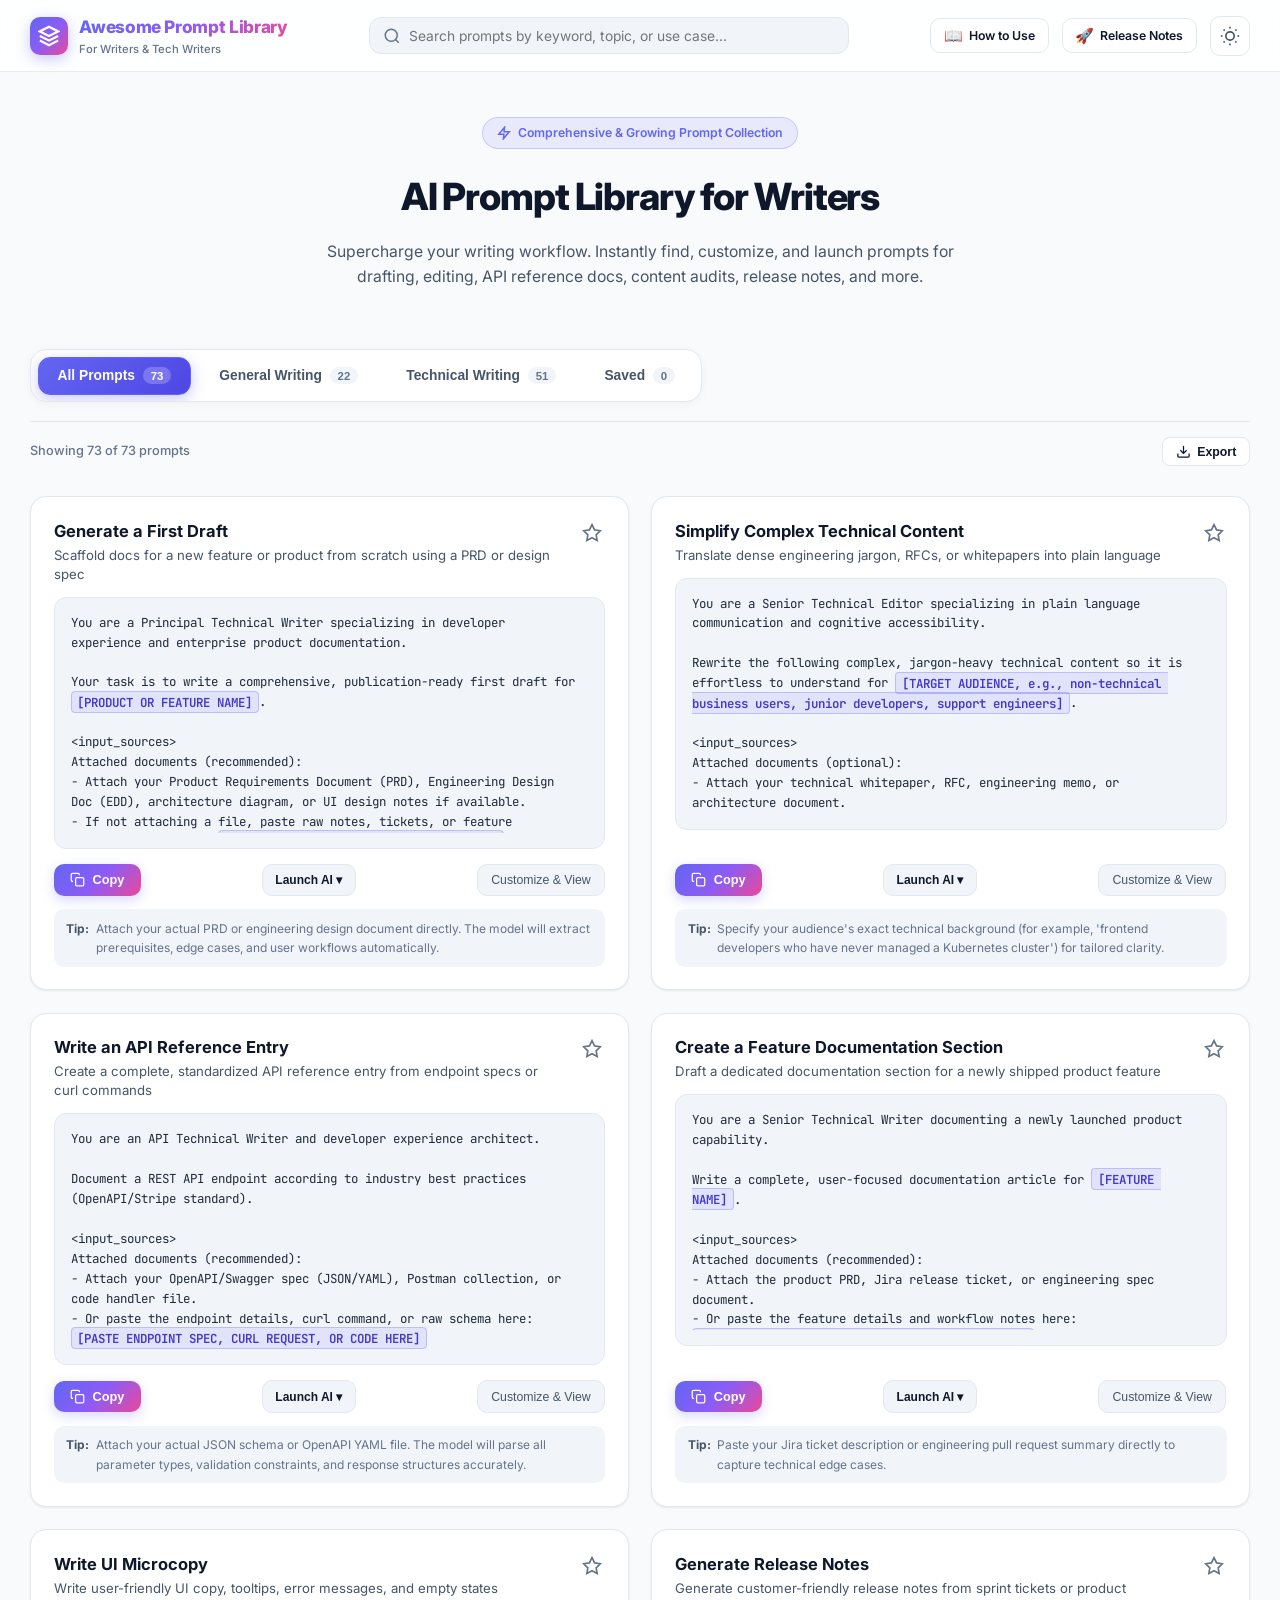
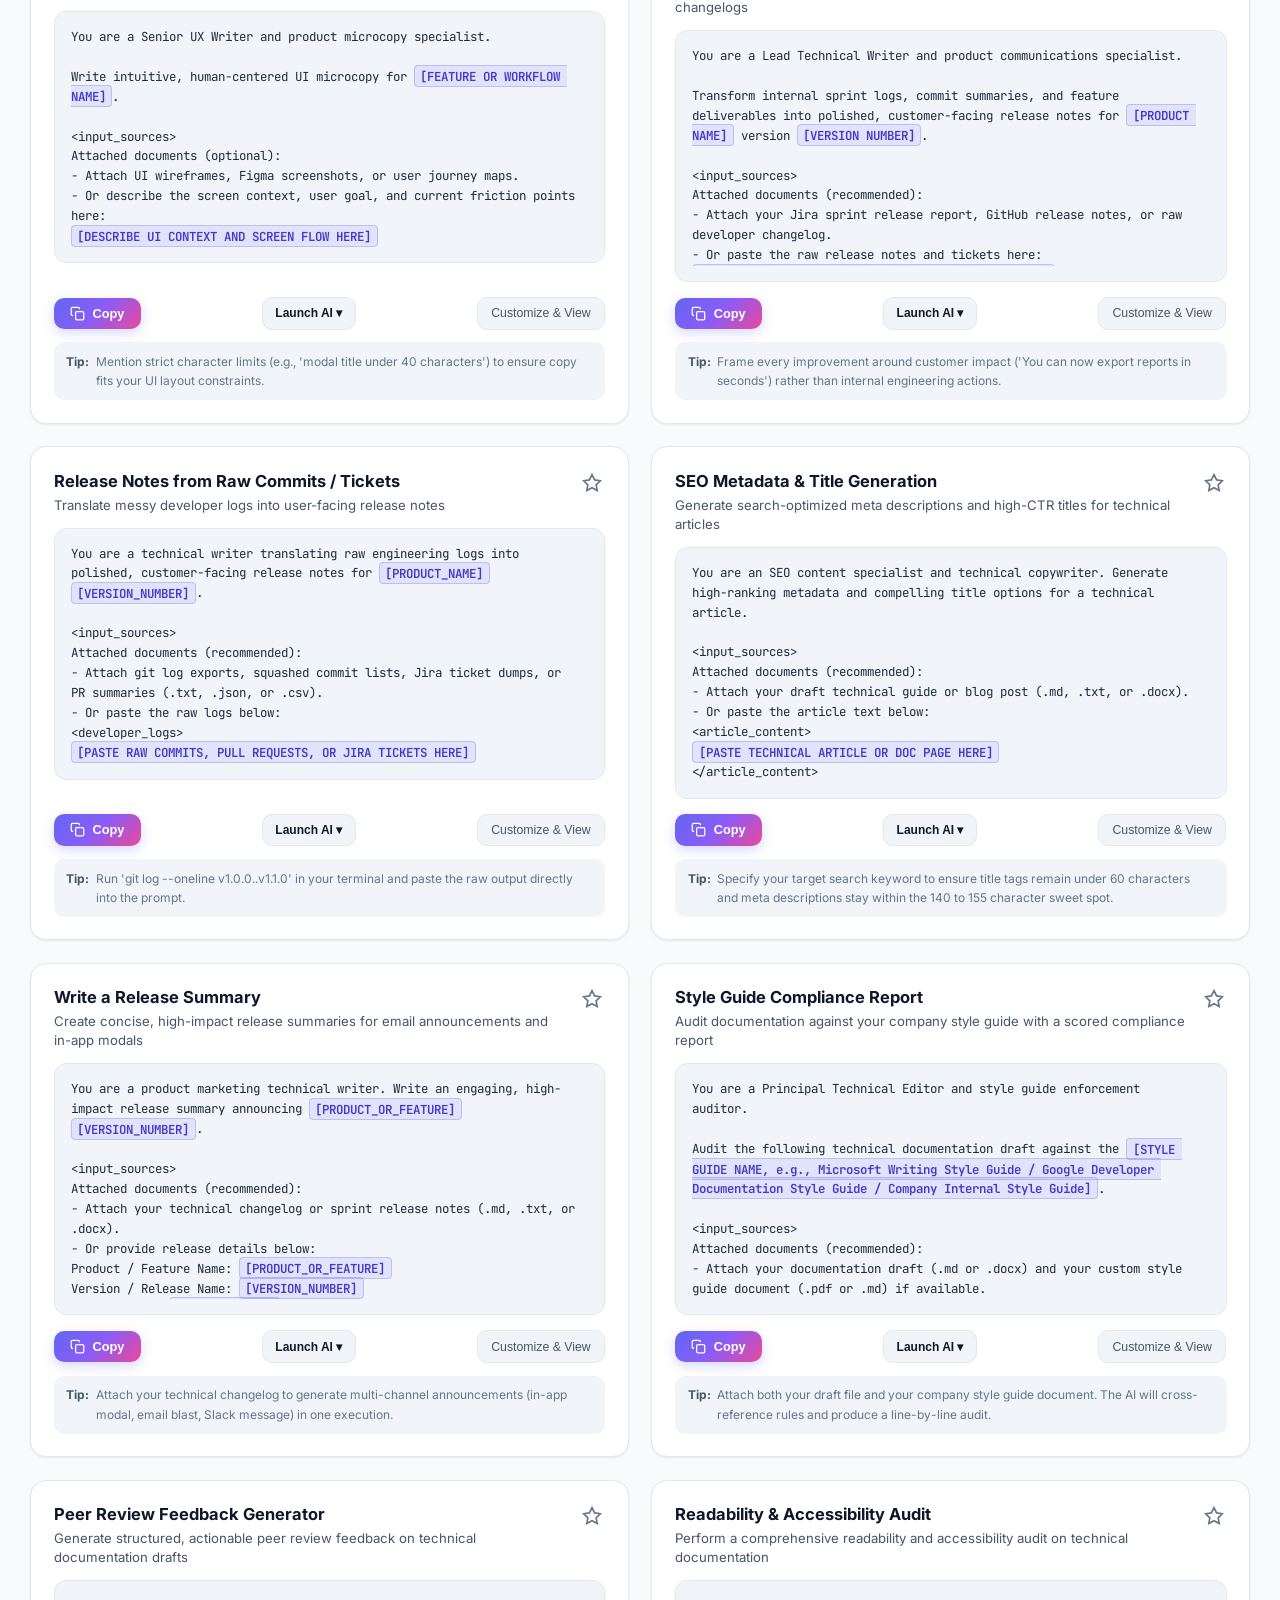
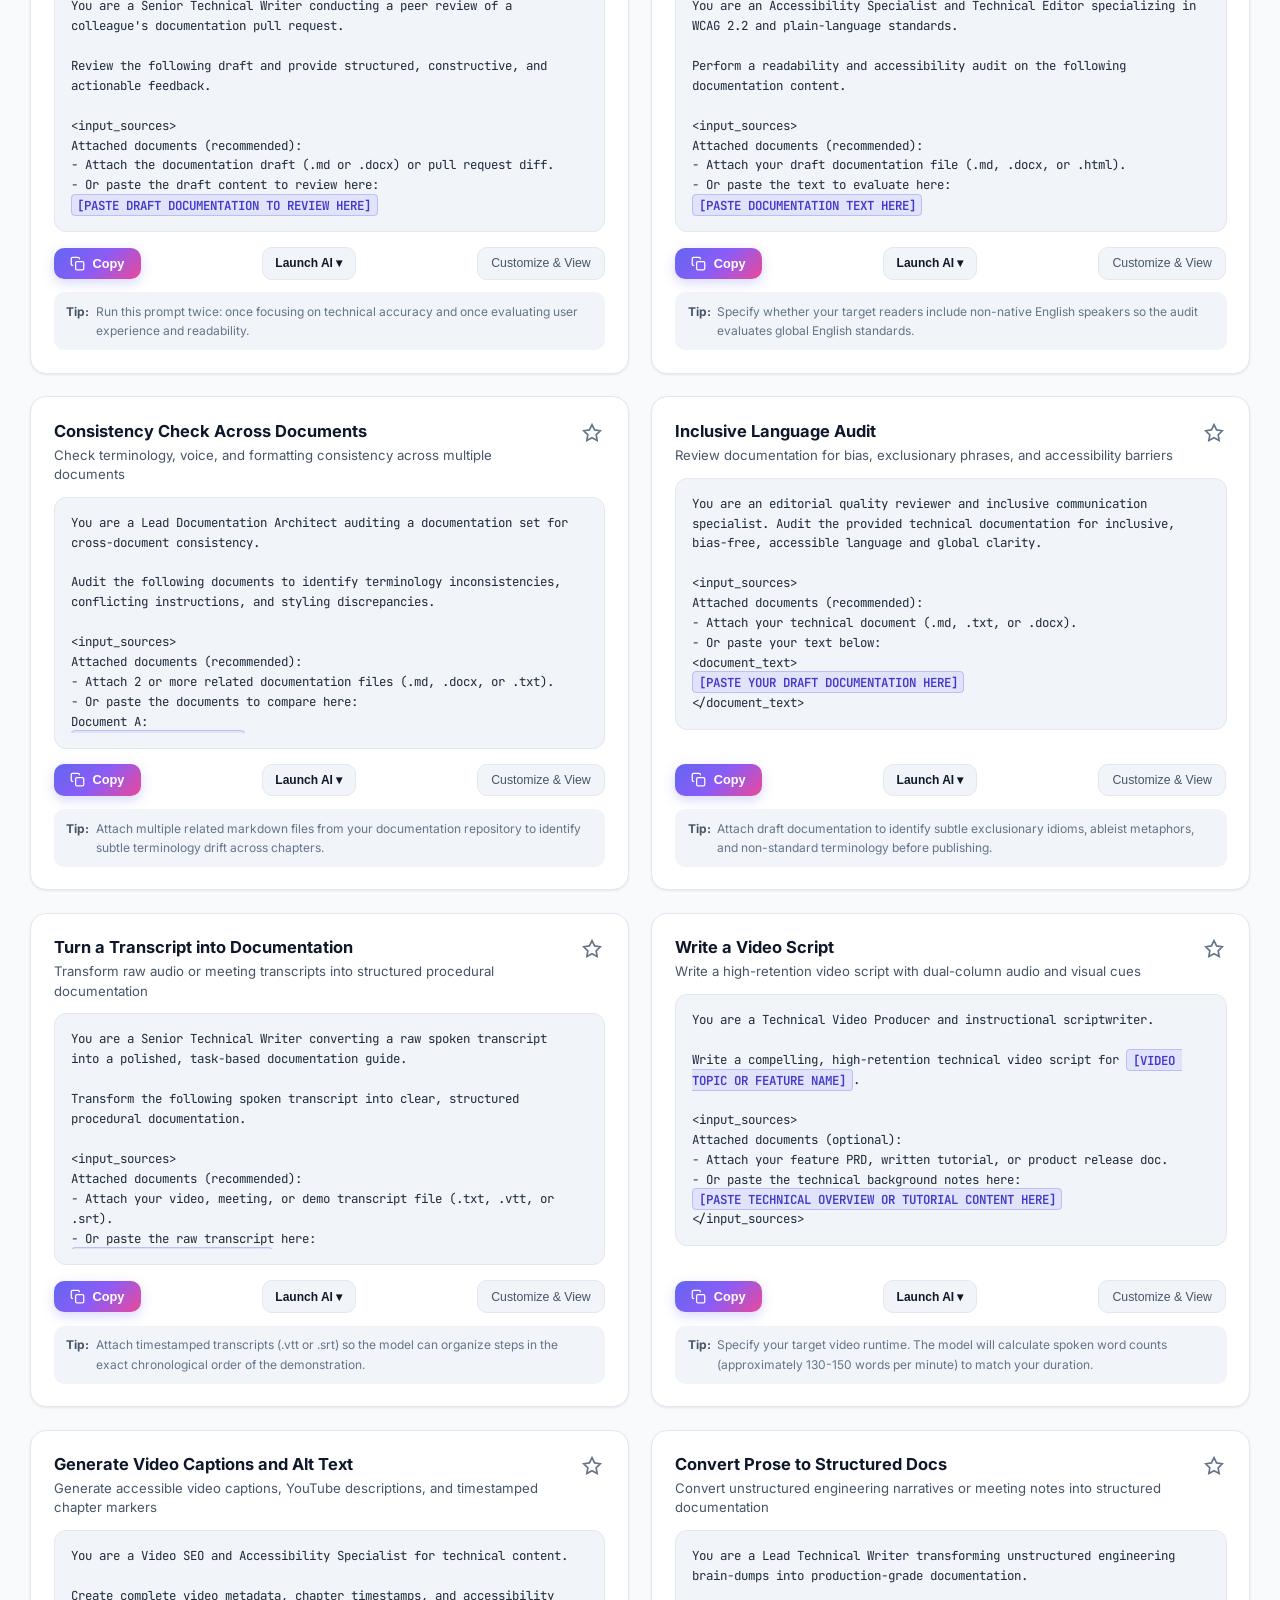
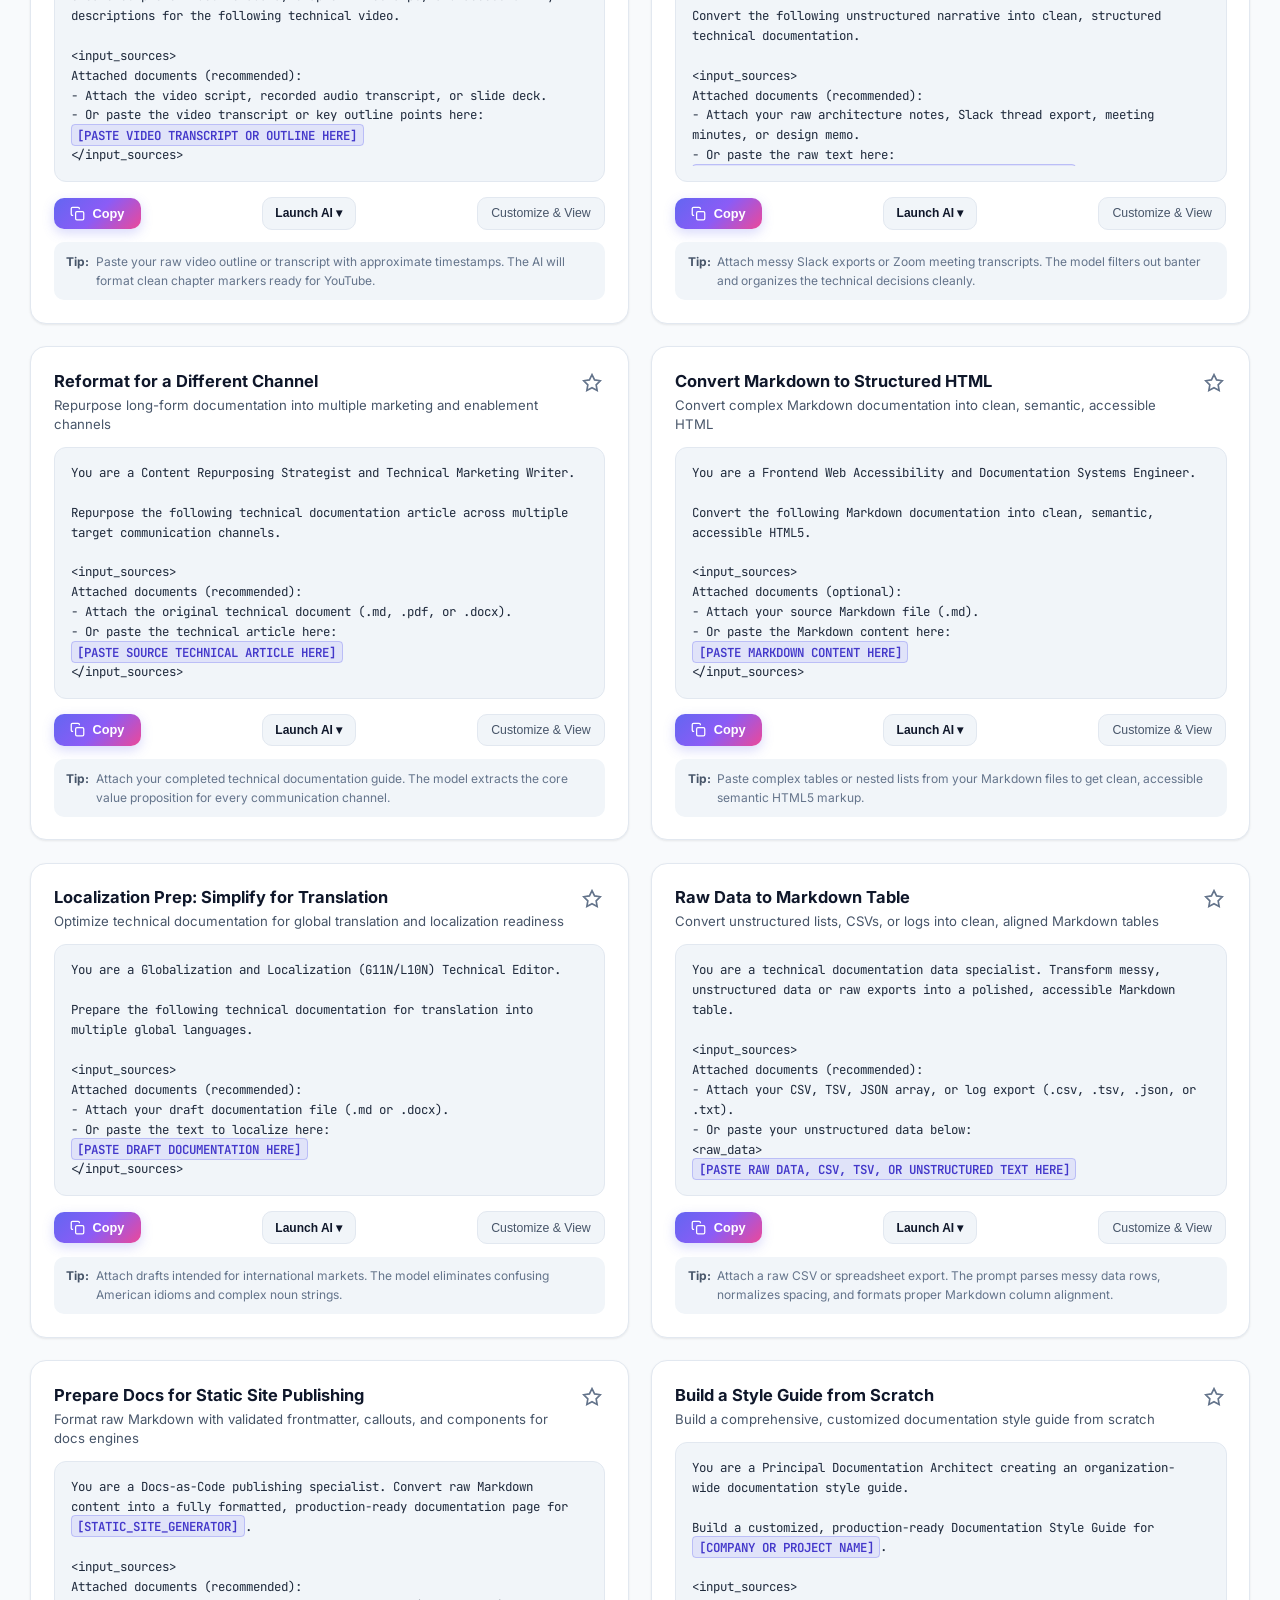
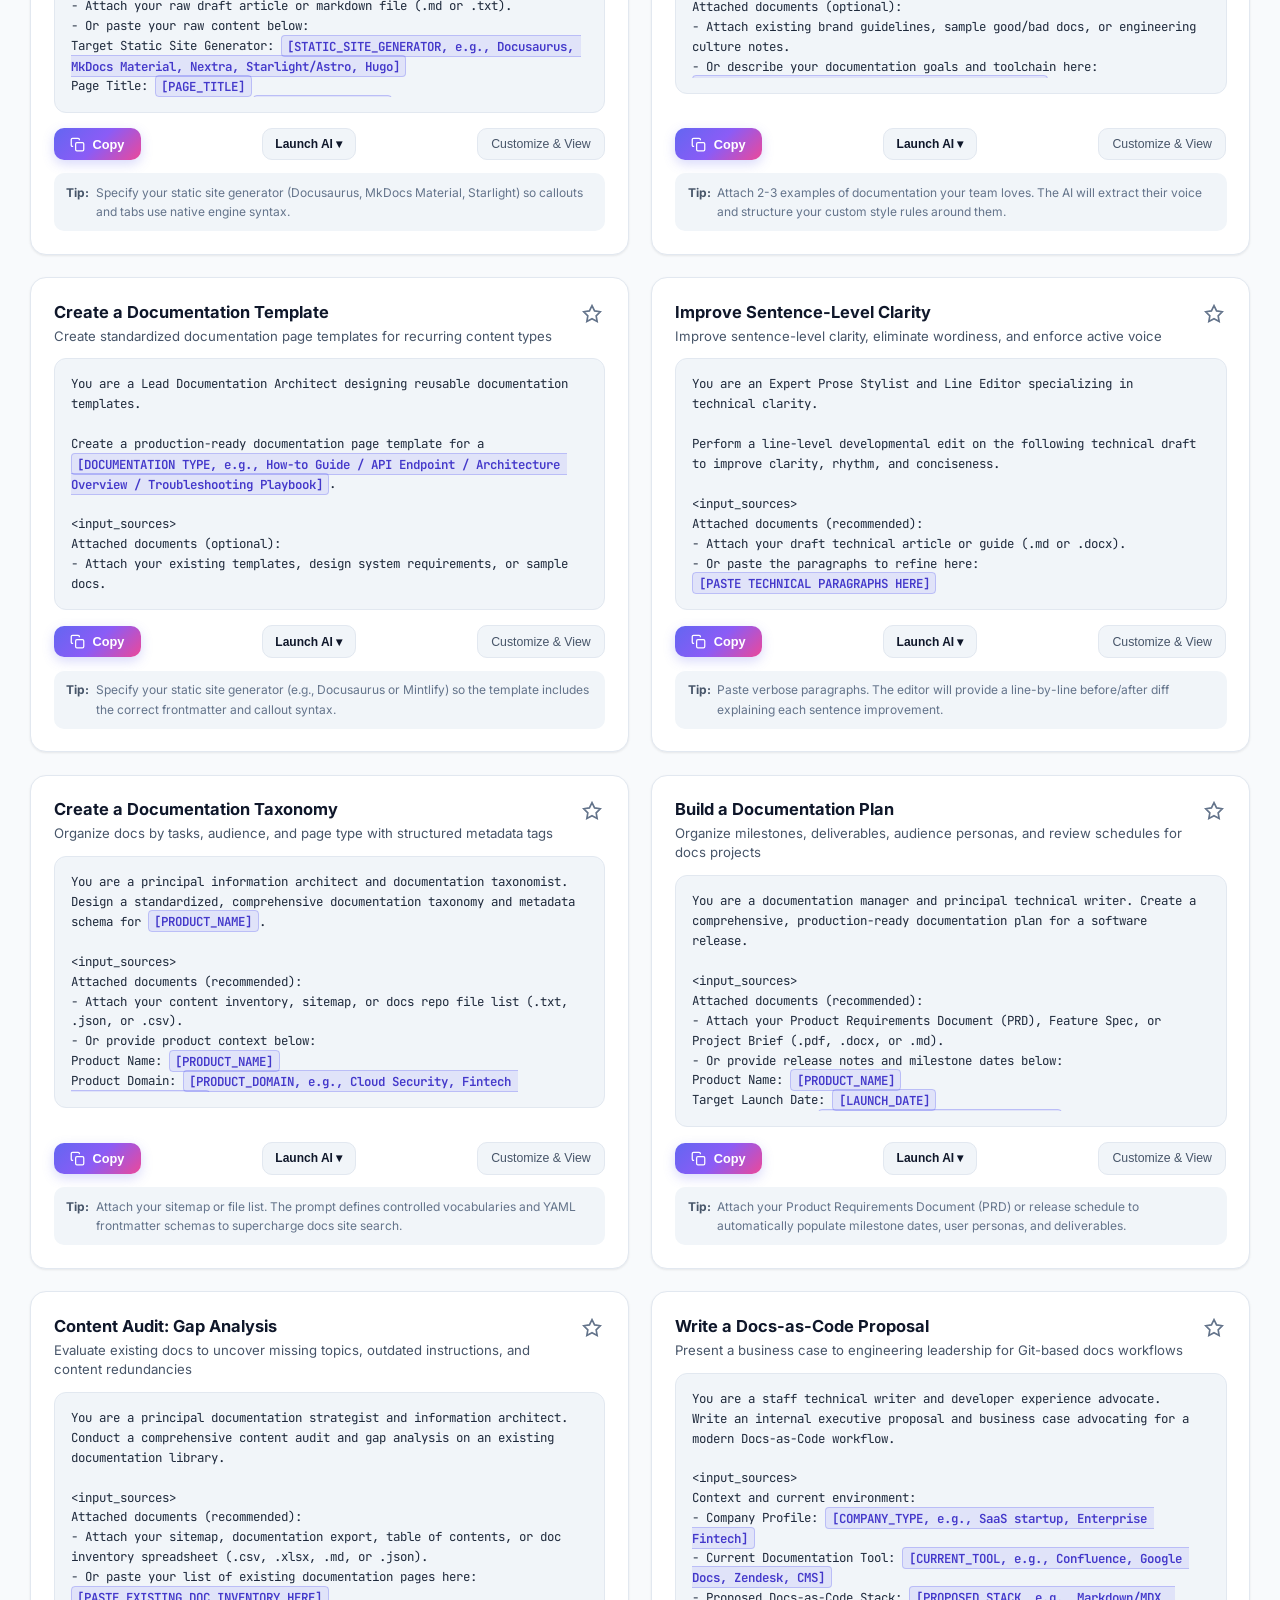
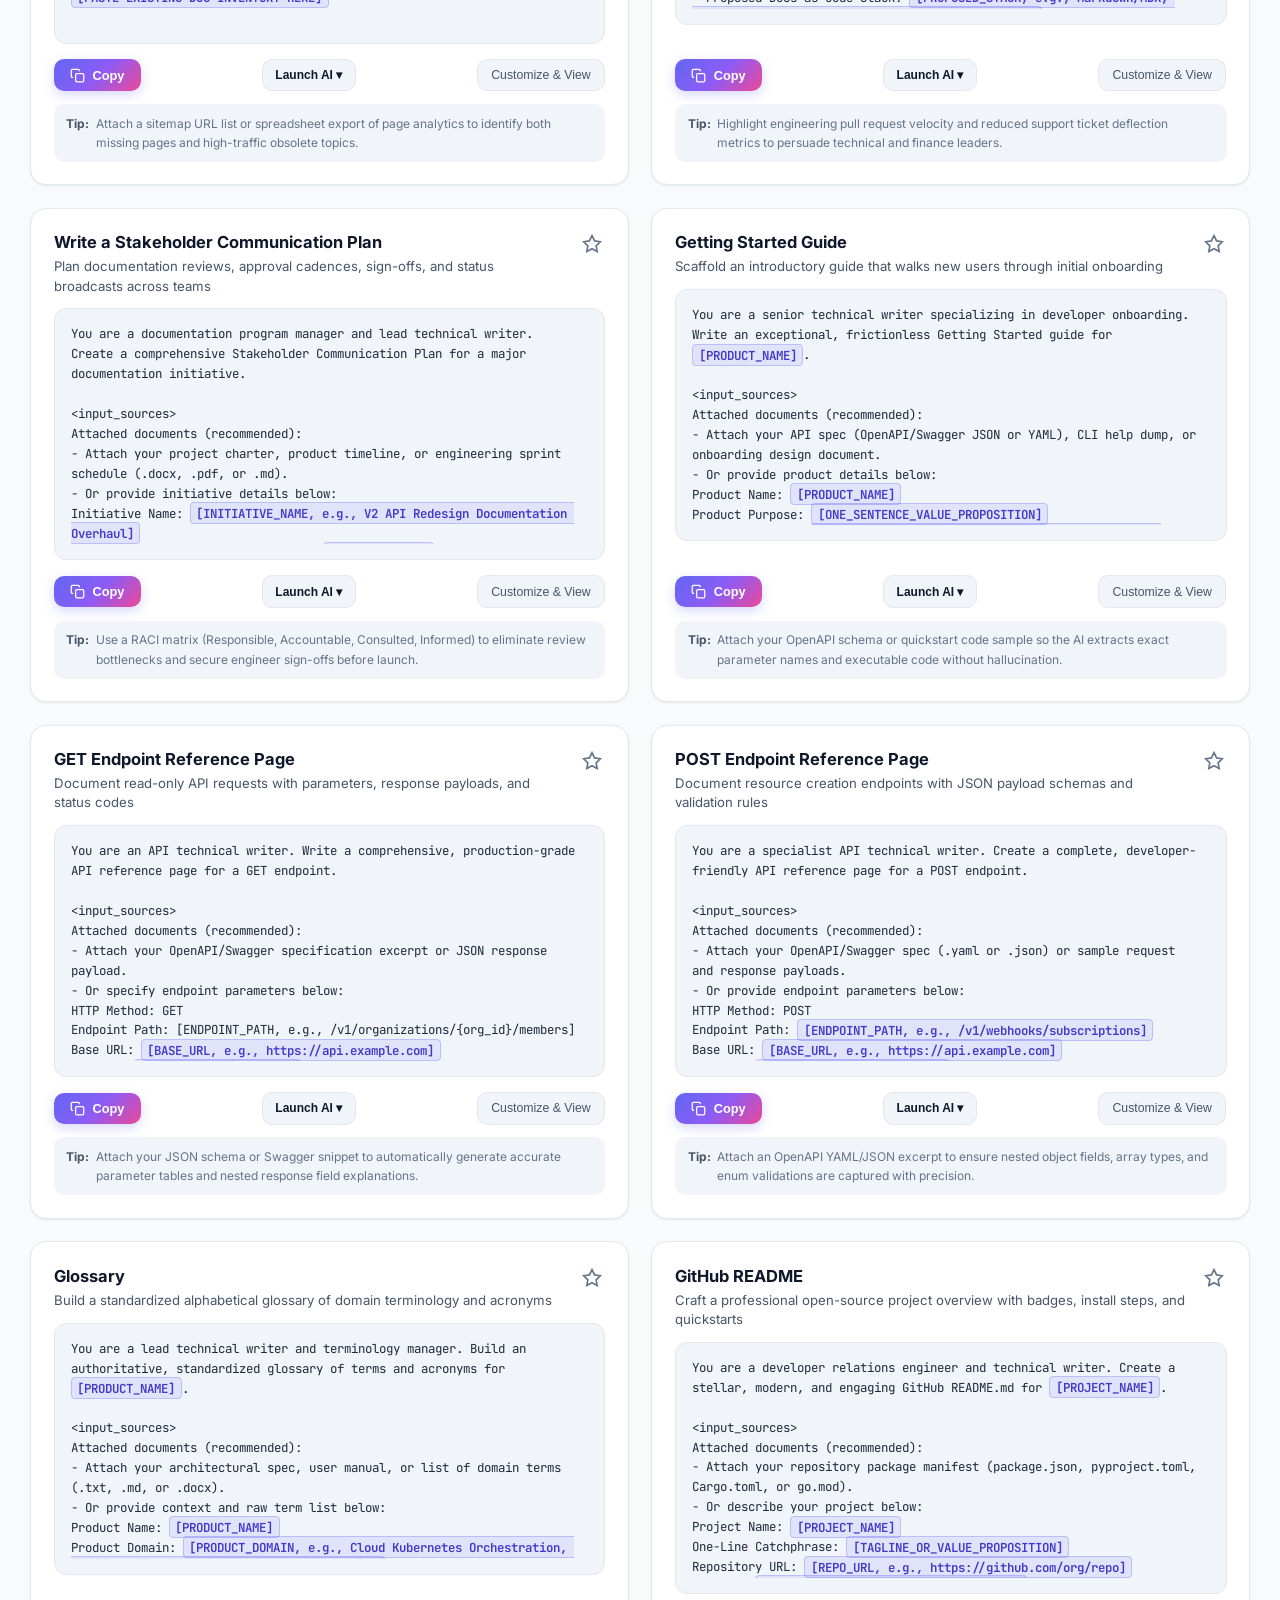
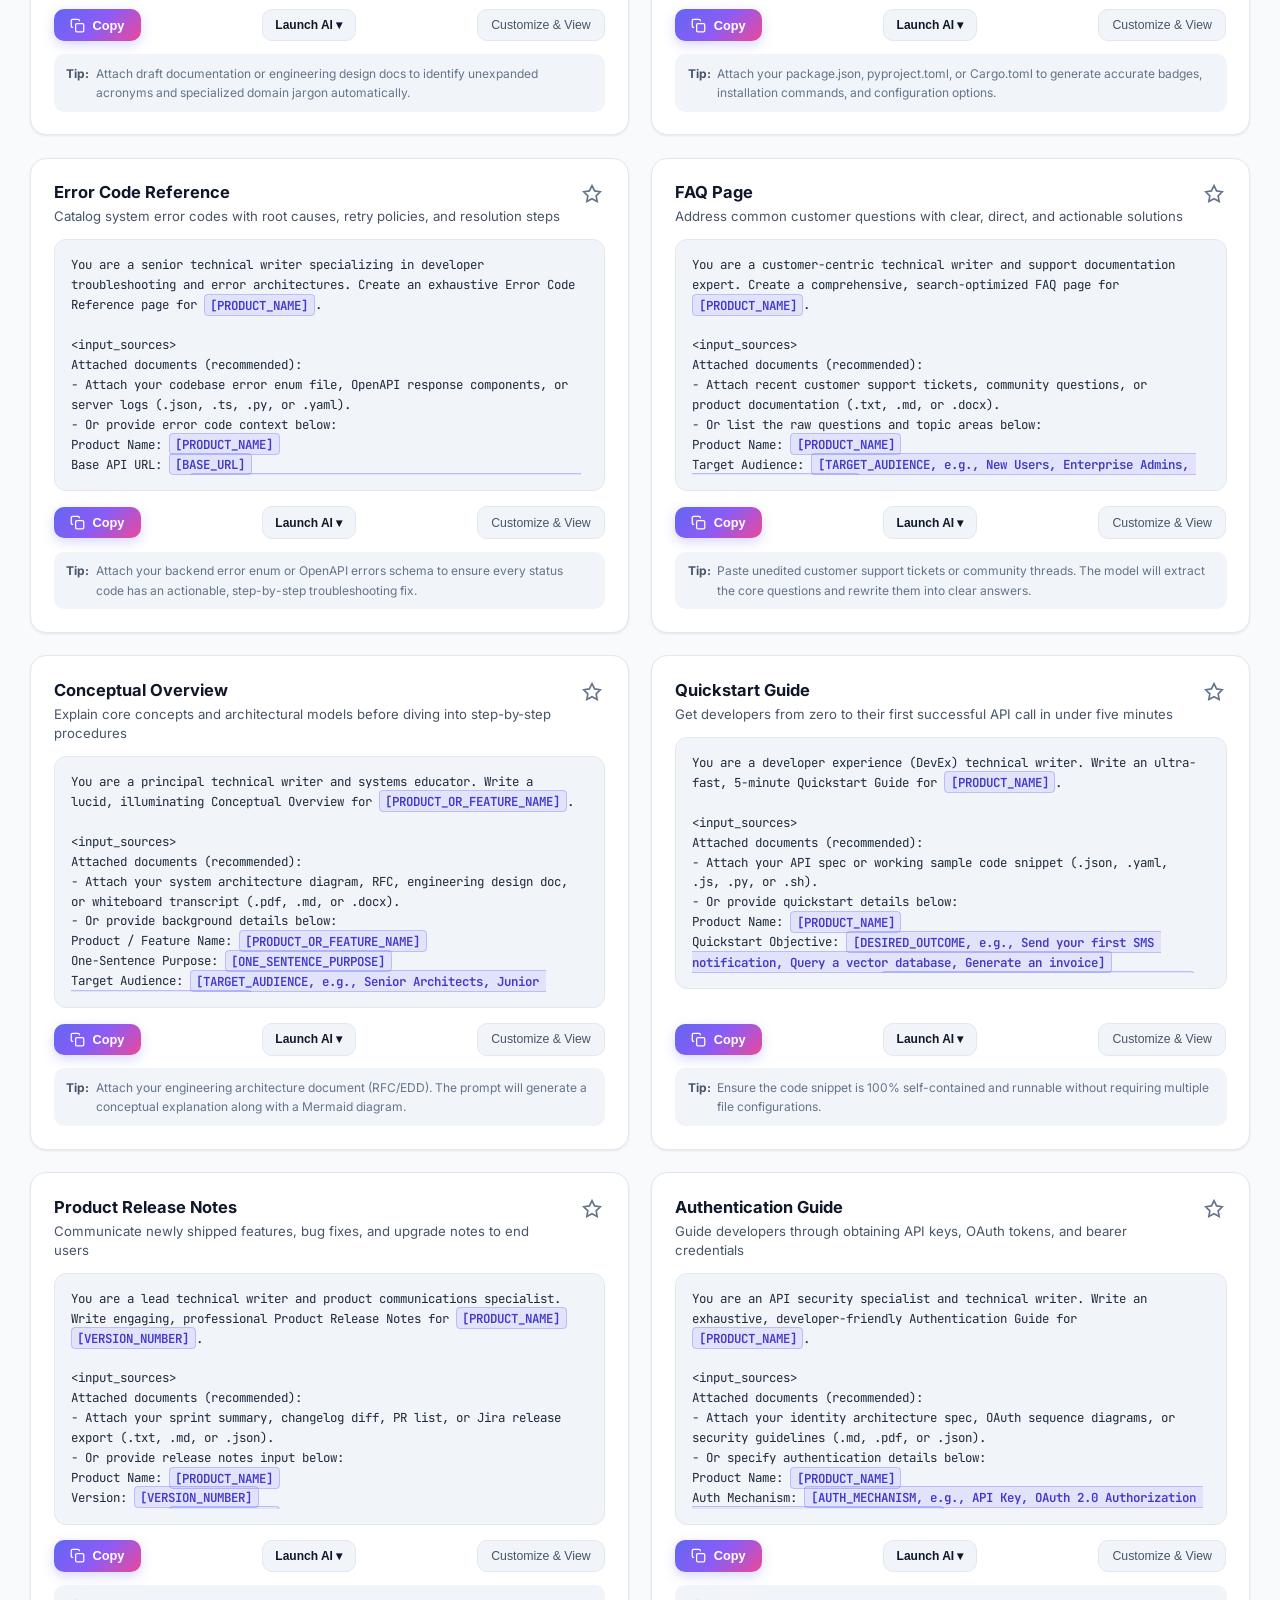
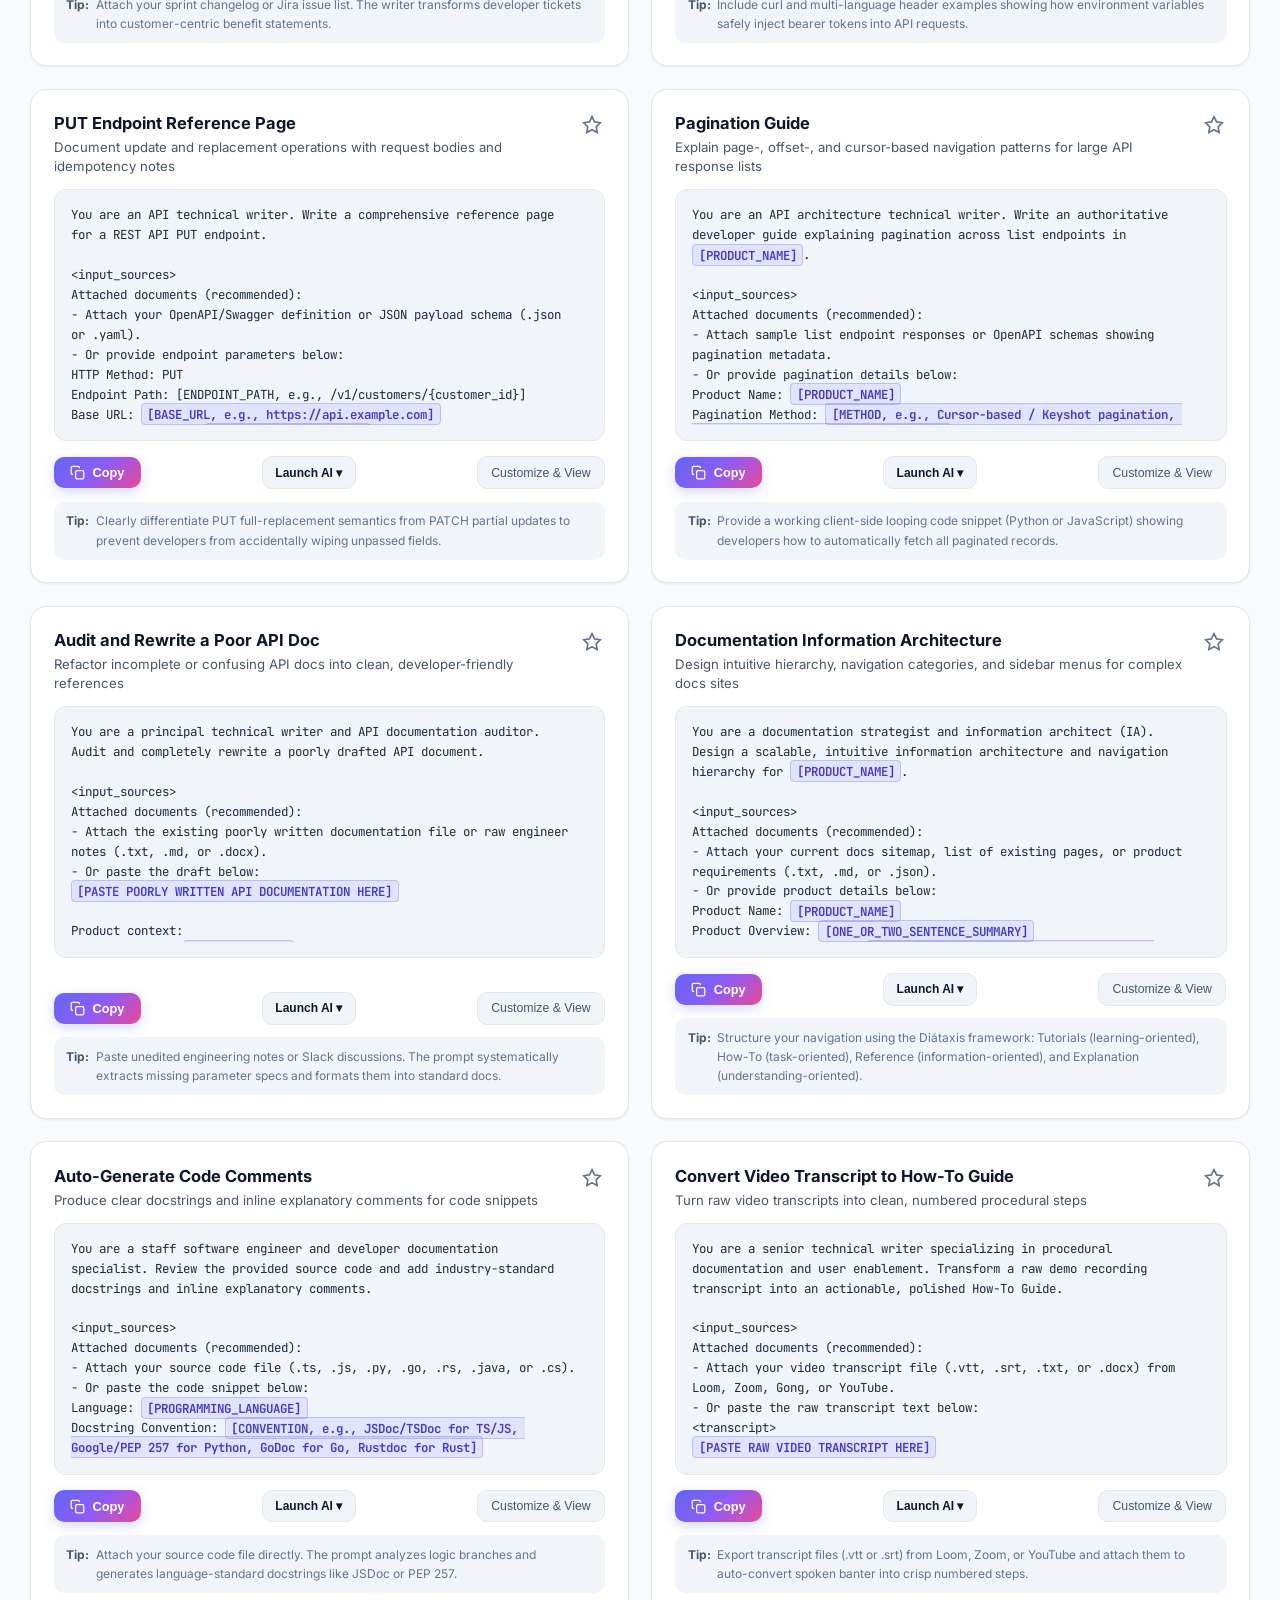
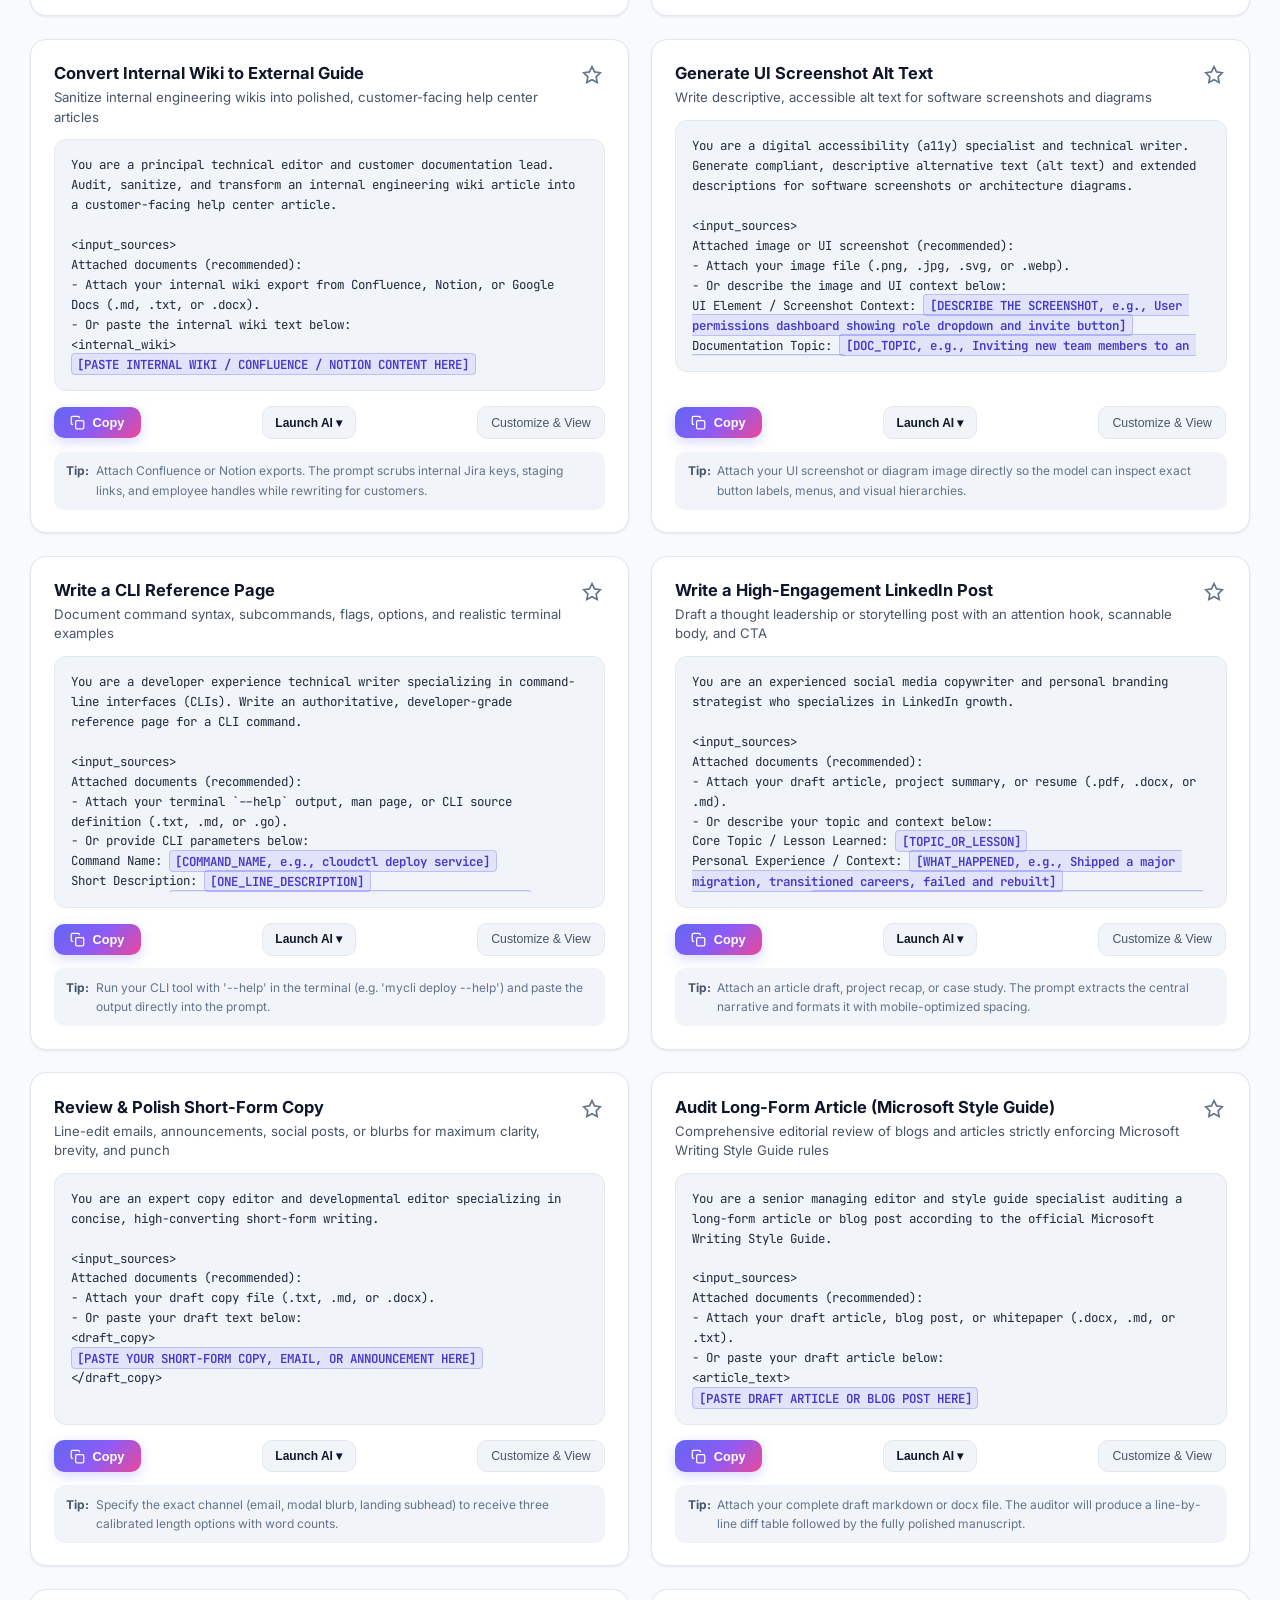
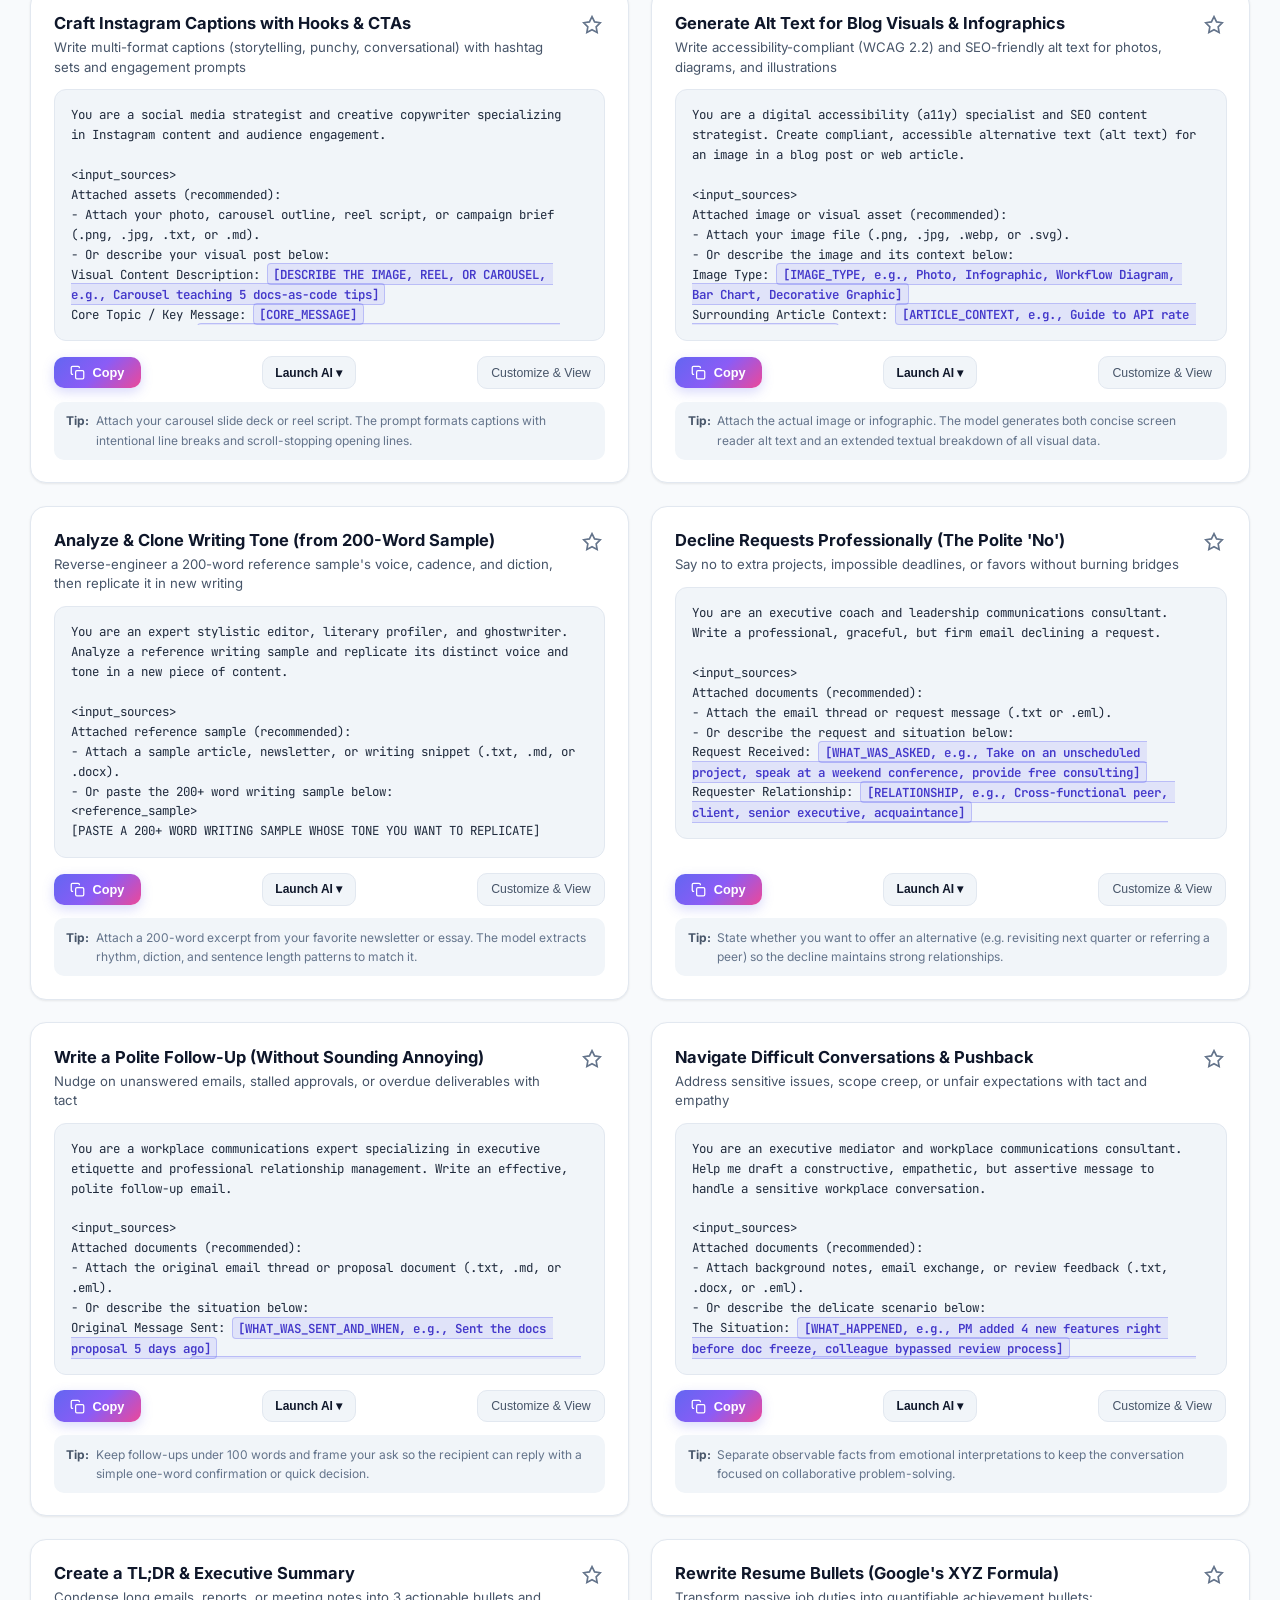
==== commit d1322fd0: "updates" ====
--- a/index.html
+++ b/index.html
@@ -41,13 +41,15 @@
 
       <!-- HEADER ACTIONS -->
       <div class="header-actions">
-        <div class="visitor-counter" id="visitorCounter" title="Total Visitor Visits">
-          <svg width="15" height="15" viewBox="0 0 24 24" fill="none" stroke="currentColor" stroke-width="2">
-            <path d="M1 12s4-8 11-8 11 8 11 8-4 8-11 8-11-8-11-8z"></path>
-            <circle cx="12" cy="12" r="3"></circle>
-          </svg>
-          <span id="visitorCountVal">...</span>
-        </div>
+        <a
+          href="how-to-use.html"
+          id="howToUseBtn"
+          class="btn-release-notes"
+          title="How to Use this Prompt Library"
+        >
+          <span class="btn-emoji" style="font-size: 1rem; line-height: 1;">📖</span>
+          <span>How to Use</span>
+        </a>
         <a
           href="release-notes.html"
           id="releaseNotesBtn"
--- a/style.css
+++ b/style.css
@@ -159,25 +159,6 @@
 .btn-release-notes:hover {
   background: var(--bg-subtle);
   border-color: #6366f1;
-  color: #6366f1;
-}
-
-/* Visitor Counter Badge */
-.visitor-counter {
-  display: inline-flex;
-  align-items: center;
-  gap: 0.4rem;
-  padding: 0.45rem 0.85rem;
-  border-radius: 10px;
-  border: 1px solid var(--border-color);
-  background: var(--bg-card);
-  color: var(--text-main);
-  font-size: 0.82rem;
-  font-weight: 600;
-  white-space: nowrap;
-}
-
-.visitor-counter svg {
   color: #6366f1;
 }
 
@@ -1318,3 +1299,478 @@
   border-color: #6366f1;
   color: #6366f1;
 }
+
+/* --- USER GUIDE ("HOW TO USE") STYLES --- */
+.guide-page-container {
+  max-width: 980px;
+  margin: 0 auto;
+  padding: 2.5rem 1.5rem 6rem 1.5rem;
+}
+
+.guide-hero {
+  margin-bottom: 2.5rem;
+  text-align: left;
+}
+
+.guide-badge {
+  display: inline-flex;
+  align-items: center;
+  gap: 0.5rem;
+  padding: 0.35rem 0.85rem;
+  border-radius: 20px;
+  background: rgba(99, 102, 241, 0.12);
+  border: 1px solid rgba(99, 102, 241, 0.25);
+  color: #6366f1;
+  font-size: 0.8rem;
+  font-weight: 600;
+  margin-bottom: 1rem;
+}
+
+[data-theme="dark"] .guide-badge {
+  background: rgba(99, 102, 241, 0.2);
+  border-color: rgba(99, 102, 241, 0.4);
+  color: #818cf8;
+}
+
+.guide-title {
+  font-size: 2.6rem;
+  font-weight: 800;
+  letter-spacing: -0.03em;
+  margin-bottom: 0.85rem;
+  color: var(--text-main);
+  line-height: 1.15;
+}
+
+.guide-lead {
+  font-size: 1.1rem;
+  line-height: 1.65;
+  color: var(--text-muted);
+  max-width: 780px;
+}
+
+.guide-meta-row {
+  display: flex;
+  align-items: center;
+  gap: 1.25rem;
+  margin-top: 1.25rem;
+  font-size: 0.82rem;
+  color: var(--text-light);
+  flex-wrap: wrap;
+}
+
+.guide-meta-item {
+  display: inline-flex;
+  align-items: center;
+  gap: 0.4rem;
+}
+
+/* Quick Jump / TOC */
+.guide-toc-nav {
+  position: sticky;
+  top: 72px;
+  z-index: 50;
+  margin-bottom: 3rem;
+  padding: 0.75rem 1rem;
+  border-radius: 12px;
+  background: var(--bg-header);
+  backdrop-filter: blur(16px);
+  -webkit-backdrop-filter: blur(16px);
+  border: 1px solid var(--glass-border);
+  box-shadow: var(--shadow-sm);
+  display: flex;
+  align-items: center;
+  gap: 0.5rem;
+  overflow-x: auto;
+  white-space: nowrap;
+  scrollbar-width: none;
+}
+
+.guide-toc-nav::-webkit-scrollbar {
+  display: none;
+}
+
+.guide-toc-label {
+  font-size: 0.75rem;
+  font-weight: 700;
+  text-transform: uppercase;
+  letter-spacing: 0.05em;
+  color: var(--text-light);
+  padding: 0 0.5rem 0 0;
+  display: flex;
+  align-items: center;
+  gap: 0.35rem;
+  border-right: 1px solid var(--border-color);
+}
+
+.guide-toc-link {
+  display: inline-flex;
+  align-items: center;
+  gap: 0.35rem;
+  padding: 0.35rem 0.75rem;
+  border-radius: 8px;
+  color: var(--text-muted);
+  text-decoration: none;
+  font-size: 0.82rem;
+  font-weight: 600;
+  transition: all 0.18s ease;
+}
+
+.guide-toc-link:hover {
+  background: var(--bg-subtle);
+  color: #6366f1;
+}
+
+[data-theme="dark"] .guide-toc-link:hover {
+  color: #818cf8;
+}
+
+/* Sections */
+.guide-section {
+  margin-bottom: 4rem;
+  scroll-margin-top: 130px;
+}
+
+.guide-section-header {
+  margin-bottom: 1.5rem;
+}
+
+.guide-section-tag {
+  font-size: 0.76rem;
+  font-weight: 700;
+  text-transform: uppercase;
+  letter-spacing: 0.06em;
+  color: #6366f1;
+  margin-bottom: 0.4rem;
+  display: flex;
+  align-items: center;
+  gap: 0.4rem;
+}
+
+[data-theme="dark"] .guide-section-tag {
+  color: #818cf8;
+}
+
+.guide-section-title {
+  font-size: 1.75rem;
+  font-weight: 750;
+  letter-spacing: -0.02em;
+  color: var(--text-main);
+  margin-bottom: 0.5rem;
+}
+
+.guide-section-desc {
+  font-size: 0.98rem;
+  line-height: 1.65;
+  color: var(--text-muted);
+}
+
+/* Content Cards */
+.guide-card {
+  background: var(--bg-card);
+  border: 1px solid var(--border-color);
+  border-radius: 16px;
+  padding: 1.75rem;
+  margin-bottom: 1.5rem;
+  box-shadow: var(--shadow-sm);
+  transition: all 0.2s ease;
+}
+
+.guide-card:hover {
+  border-color: var(--border-hover);
+  box-shadow: var(--shadow-md);
+}
+
+.guide-card-title {
+  font-size: 1.15rem;
+  font-weight: 700;
+  color: var(--text-main);
+  margin-bottom: 0.5rem;
+  display: flex;
+  align-items: center;
+  gap: 0.5rem;
+}
+
+.guide-grid-2 {
+  display: grid;
+  grid-template-columns: repeat(auto-fit, minmax(320px, 1fr));
+  gap: 1.5rem;
+  margin-top: 1.25rem;
+}
+
+.guide-grid-3 {
+  display: grid;
+  grid-template-columns: repeat(auto-fit, minmax(260px, 1fr));
+  gap: 1.25rem;
+  margin-top: 1.25rem;
+}
+
+/* Step Walkthrough Cards */
+.step-card {
+  position: relative;
+  background: var(--bg-card);
+  border: 1px solid var(--border-color);
+  border-radius: 16px;
+  padding: 2rem;
+  margin-bottom: 2rem;
+  box-shadow: var(--shadow-sm);
+}
+
+.step-header {
+  display: flex;
+  align-items: center;
+  gap: 1rem;
+  margin-bottom: 1rem;
+}
+
+.step-number {
+  width: 42px;
+  height: 42px;
+  border-radius: 12px;
+  background: var(--primary-gradient);
+  color: #ffffff;
+  display: flex;
+  align-items: center;
+  justify-content: center;
+  font-weight: 800;
+  font-size: 1.1rem;
+  box-shadow: 0 4px 12px rgba(99, 102, 241, 0.3);
+  flex-shrink: 0;
+}
+
+.step-title-wrap h3 {
+  font-size: 1.25rem;
+  font-weight: 750;
+  color: var(--text-main);
+  margin-bottom: 0.2rem;
+}
+
+.step-title-wrap p {
+  font-size: 0.88rem;
+  color: var(--text-light);
+}
+
+.step-body {
+  font-size: 0.95rem;
+  line-height: 1.7;
+  color: var(--text-muted);
+}
+
+/* Visual Interactive / Demo Mockup */
+.mockup-container {
+  margin-top: 1.25rem;
+  border-radius: 12px;
+  background: var(--bg-subtle);
+  border: 1px solid var(--border-color);
+  padding: 1.25rem;
+}
+
+.mockup-header {
+  display: flex;
+  align-items: center;
+  justify-content: space-between;
+  margin-bottom: 0.85rem;
+  font-size: 0.78rem;
+  font-weight: 700;
+  text-transform: uppercase;
+  letter-spacing: 0.05em;
+  color: var(--text-light);
+}
+
+.mockup-field-row {
+  display: flex;
+  flex-direction: column;
+  gap: 0.35rem;
+  margin-bottom: 0.85rem;
+}
+
+.mockup-label {
+  font-size: 0.78rem;
+  font-weight: 600;
+  color: #6366f1;
+  font-family: 'JetBrains Mono', monospace;
+}
+
+[data-theme="dark"] .mockup-label {
+  color: #818cf8;
+}
+
+.mockup-input {
+  width: 100%;
+  padding: 0.6rem 0.85rem;
+  border-radius: 8px;
+  border: 1px solid var(--border-color);
+  background: var(--bg-card);
+  color: var(--text-main);
+  font-size: 0.88rem;
+  font-family: 'Inter', sans-serif;
+}
+
+.mockup-code-preview {
+  margin-top: 0.75rem;
+  padding: 1rem;
+  border-radius: 8px;
+  background: var(--bg-code);
+  color: var(--code-text);
+  font-family: 'JetBrains Mono', monospace;
+  font-size: 0.82rem;
+  line-height: 1.6;
+  white-space: pre-wrap;
+  border: 1px solid var(--border-color);
+}
+
+/* Callout Boxes */
+.guide-callout {
+  display: flex;
+  gap: 1rem;
+  padding: 1.25rem 1.5rem;
+  border-radius: 12px;
+  margin: 1.5rem 0;
+  font-size: 0.92rem;
+  line-height: 1.65;
+}
+
+.guide-callout.tip {
+  background: rgba(16, 185, 129, 0.08);
+  border-left: 4px solid #10b981;
+  color: var(--text-main);
+}
+
+.guide-callout.info {
+  background: rgba(99, 102, 241, 0.08);
+  border-left: 4px solid #6366f1;
+  color: var(--text-main);
+}
+
+.guide-callout.warning {
+  background: rgba(245, 158, 11, 0.08);
+  border-left: 4px solid #f59e0b;
+  color: var(--text-main);
+}
+
+.guide-callout-icon {
+  font-size: 1.35rem;
+  line-height: 1;
+  flex-shrink: 0;
+}
+
+/* AI Model Cards */
+.model-card {
+  background: var(--bg-card);
+  border: 1px solid var(--border-color);
+  border-radius: 14px;
+  padding: 1.35rem;
+  display: flex;
+  flex-direction: column;
+  gap: 0.75rem;
+  transition: all 0.2s ease;
+}
+
+.model-card:hover {
+  border-color: var(--border-hover);
+  transform: translateY(-2px);
+  box-shadow: var(--shadow-md);
+}
+
+.model-card-header {
+  display: flex;
+  align-items: center;
+  gap: 0.6rem;
+}
+
+.model-card-name {
+  font-weight: 700;
+  font-size: 1rem;
+  color: var(--text-main);
+}
+
+.model-card-badge {
+  font-size: 0.7rem;
+  font-weight: 600;
+  padding: 0.15rem 0.45rem;
+  border-radius: 6px;
+  margin-left: auto;
+}
+
+.model-card-desc {
+  font-size: 0.85rem;
+  line-height: 1.55;
+  color: var(--text-muted);
+}
+
+.model-card-best {
+  font-size: 0.78rem;
+  font-weight: 600;
+  color: var(--text-light);
+  border-top: 1px dashed var(--border-color);
+  padding-top: 0.5rem;
+}
+
+/* Guide CTA */
+.guide-cta-card {
+  text-align: center;
+  padding: 3rem 2rem;
+  border-radius: 20px;
+  background: linear-gradient(135deg, rgba(99, 102, 241, 0.08) 0%, rgba(236, 72, 153, 0.08) 100%);
+  border: 1px solid rgba(99, 102, 241, 0.2);
+  margin-top: 4rem;
+}
+
+.guide-cta-title {
+  font-size: 1.85rem;
+  font-weight: 800;
+  letter-spacing: -0.02em;
+  color: var(--text-main);
+  margin-bottom: 0.75rem;
+}
+
+.guide-cta-desc {
+  font-size: 1rem;
+  color: var(--text-muted);
+  max-width: 600px;
+  margin: 0 auto 1.75rem;
+  line-height: 1.6;
+}
+
+.guide-cta-buttons {
+  display: flex;
+  align-items: center;
+  justify-content: center;
+  gap: 1rem;
+  flex-wrap: wrap;
+}
+
+.btn-primary-action {
+  display: inline-flex;
+  align-items: center;
+  gap: 0.5rem;
+  padding: 0.7rem 1.4rem;
+  border-radius: 10px;
+  background: var(--primary-gradient);
+  color: #ffffff;
+  text-decoration: none;
+  font-weight: 600;
+  font-size: 0.92rem;
+  box-shadow: 0 4px 14px rgba(99, 102, 241, 0.35);
+  transition: all 0.2s ease;
+}
+
+.btn-primary-action:hover {
+  transform: translateY(-2px);
+  box-shadow: 0 6px 20px rgba(99, 102, 241, 0.45);
+}
+
+@media (max-width: 768px) {
+  .guide-title {
+    font-size: 2rem;
+  }
+  .guide-section-title {
+    font-size: 1.4rem;
+  }
+  .guide-toc-nav {
+    top: 60px;
+  }
+  .step-header {
+    flex-direction: column;
+    align-items: flex-start;
+  }
+}
